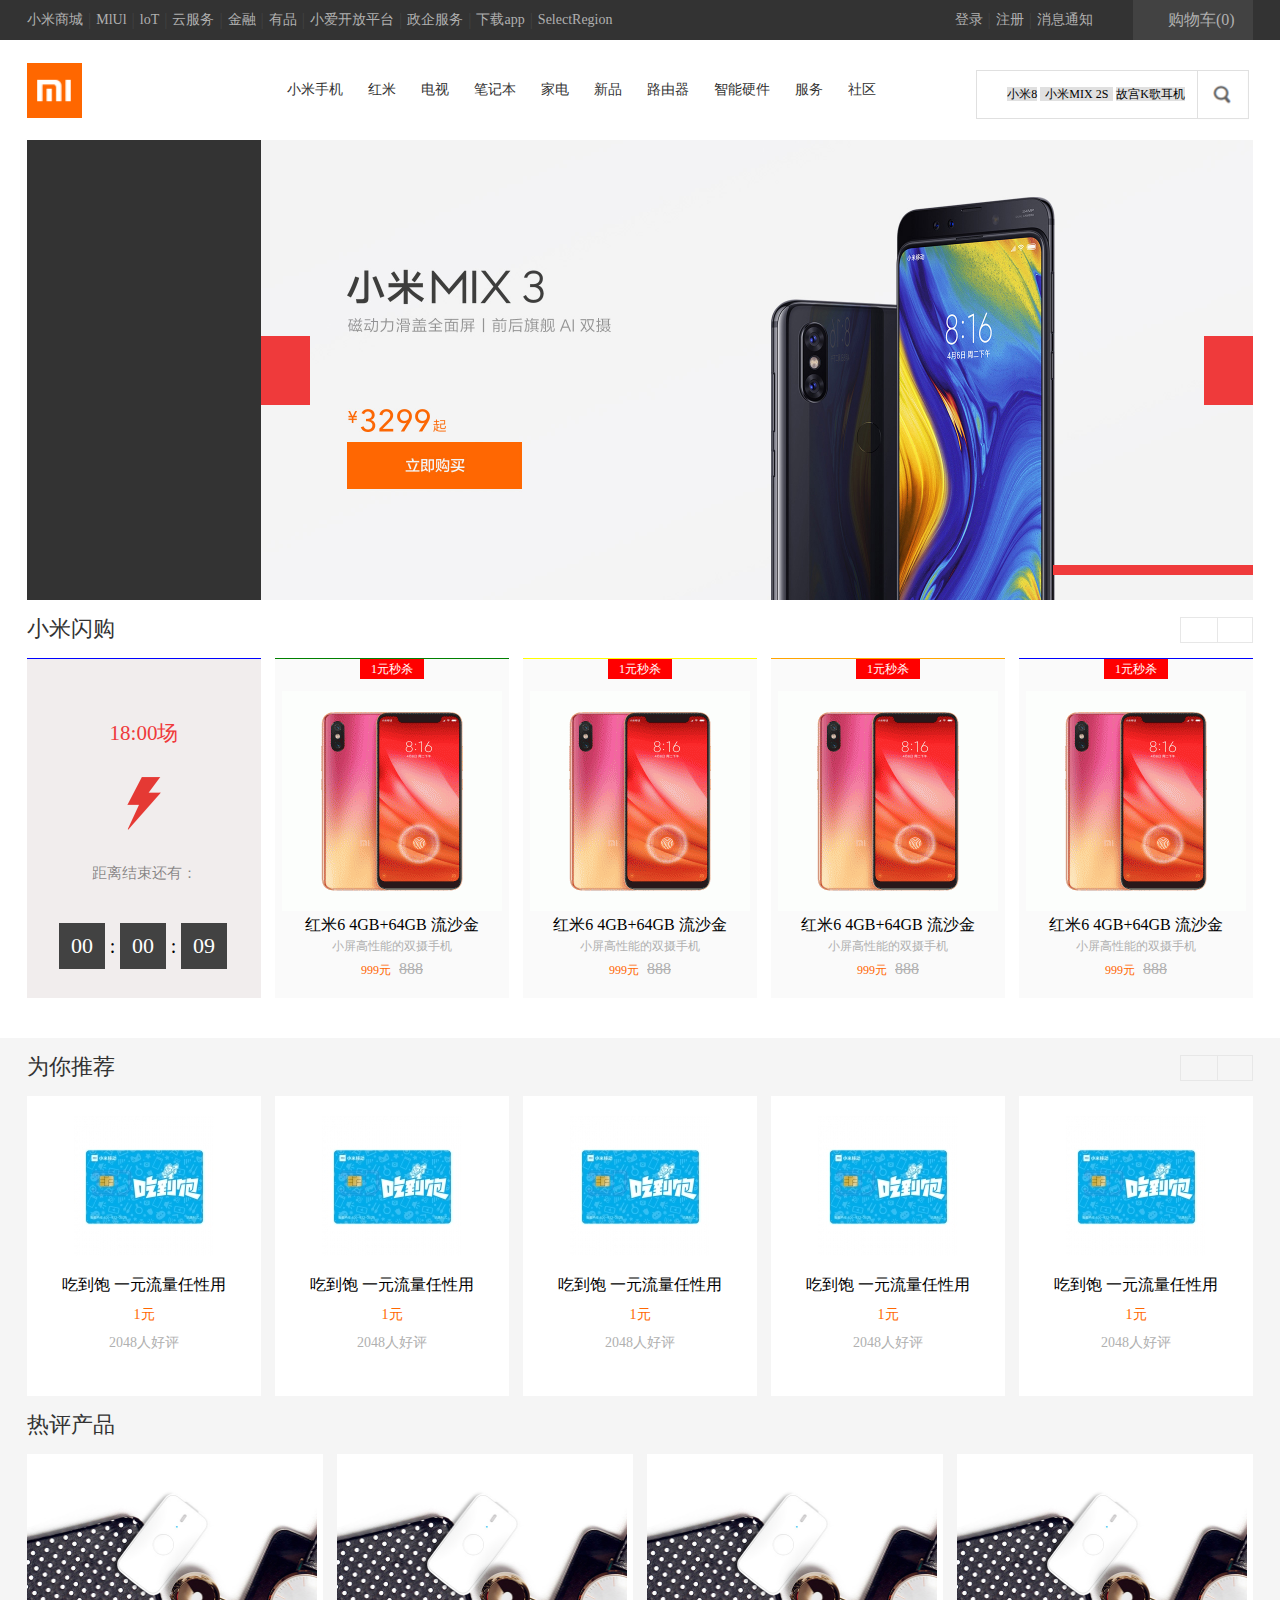
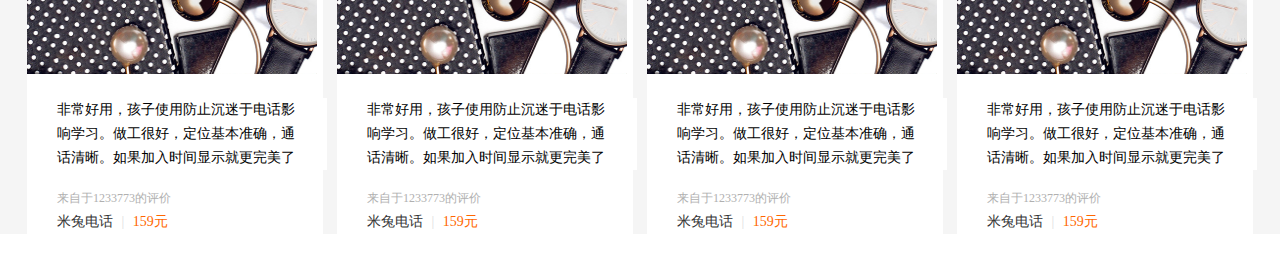
==== index.html @ 76213ab4 "first commit" ====
<!DOCTYPE html>
<html>
	<head>
		<meta charset="utf-8" />
		<title>小米商城</title>
		<link rel="stylesheet" type="text/css" href="css/style.css"/>
		<link rel="stylesheet" type="text/css" href="css/base.css"/>
	</head>
	<body>
		<!-- 头部开始 -->
		  <div class="big_box">
			
			<div class="middle_box">
				<div class="middle_left">
					<a href=""><div class="text">小米商城</div></a>
					<div class="line">|</div>
                    <a href=""><div class="text">MlUl</div></a>
                   <div class="line">|</div>
					<a href=""><div class="text">loT</div></a>
					<div class="line">|</div>
					<a href=""><div class="text">云服务</div></a>
					<div class="line">|</div>
					<a href=""><div class="text">金融</div></a>
					<div class="line">|</div>
					<a href=""><div class="text">有品</div></a>
					<div class="line">|</div>
					<a href=""><div class="text">小爱开放平台</div></a>
					<div class="line">|</div>
					<a href=""><div class="text">政企服务</div></a>
					<div class="line">|</div>
					<a href=""><div class="text">下载app</div></a>
					<div class="line">|</div>
					<a href=""><div class="text">SelectRegion</div></a>
				</div>
				<div class="middle_right">
					<div class="left">
						<a href=""><div class="text1">登录</div></a>
						<div class="line1">|</div>
						<a href=""><div class="text1">注册</div></a>
						<div class="line1">|</div>
						<a href=""><div class="text1">消息通知</div></a>
					</div>
					<div class="head">
					<a href=""><div class="head_car"><i class="iconfont">&#xe606;</i> 购物车(0)</div></a>
					</div>
				</div>
            </div>
			
		</div>
	    <!-- 头部结束 -->
		<!-- 导航栏开始	 -->
			<div class="next_box">
		 <div class="next_middle">
			<div class="left">
			 <img src="img/mi-logo.png" >
			</div>
			<div class="middle">
				<div class="text">小米手机</div>
				<div class="text">红米</div>
				<div class="text">电视</div>
				<div class="text">笔记本</div>
				<div class="text">家电</div>
				<div class="text">新品</div>
				<div class="text">路由器</div>
				<div class="text">智能硬件</div>
				<div class="text">服务</div>
				<div class="text">社区</div>
		   </div>
		    <div class="right">
				<div class="box">
					<input type="text" />
					<div class="input-text">
						<span>小米8</span>
						<span class="two">小米MIX 2S</span>
						<span>故宫K歌耳机</span>
						</div>
				</div>
				<!-- <div class="xian">|</div> -->
				<div class="sousuo">
					<img src="img/1231.png" >
				</div>
			</div>
		 </div>
		</div>
	   <!-- 导航栏结束 -->
		 <!-- banner开始 -->
		 <div class="banner">
			 <div class="banner-image">
				 <ul>
					 <li><img src="img/banner1.jpg" ></li>
					 <li><img src="img/banner2.jpg" ></li>
					 <li><img src="img/banner3.jpg" ></li>
					 <li><img src="img/banner4.jpg" ></li>
					 <li><img src="img/555.jpg" ></li>
				 </ul>
				 
			</div>
			 <div class="banner-btn-left"></div>
			 <div class="banner-btn-right"></div>
       <div class="banner-point"></div>
			 <div class="banner-left">
				 
				 
			 </div>

			 
			 
			 
		 </div>
		 <!-- banner结束 -->
		 <!-- 闪购开始 -->
		 <div class="flash-purchase">
			 <div class="flash-purchase-top">
				 <div class="flash-purchase-top-left">小米闪购</div>
				 <div class="flash-purchase-top-right">
					 <div class="flash-purchase-top-right-left"><i class="iconfont"> &#xe620;</i>	</div>
					 <div class="flash-purchase-top-right-right"><i class="iconfont"> &#xe60d;</i>	</div>
          </div>
			 </div>
			 <div class="flash-purchase-bottom">
				 <div class="flash-purchase-bottom-left">
					 <p>18:00场</p>
					 <div class="two"> <img src="img/flashpurchase.png"></div>
					 <p class="three">距离结束还有：</p>
					 <div class="seven">
           <div class="five">
					 <div class="four">00</div>
					 <div class="six">:</div>
           <div  class="four">00</div>
					 <div class="six">:</div>
           <div  class="four">09</div>
					 </div>
					 </div>
				 </div>
				 
				 <ul class="clear">
					 <li class="li-one">
						 <div class="one">1元秒杀</div>
						 <img src="img/pms_1537356460.6227958!220x220.png">
					   <p>红米6 4GB+64GB 流沙金</p>
						 <p class="two">小屏高性能的双摄手机</p>
             <p class="three">999元<del>888</del></p>
					 </li>
					 <li class="li-two">
						 <div class="one">1元秒杀</div>
						 <img src="img/pms_1537356460.6227958!220x220.png">
						 <p>红米6 4GB+64GB 流沙金</p>
						 <p class="two">小屏高性能的双摄手机</p>
						 <p class="three">999元<del>888</del></p>
					 </li>
					 <li class="li-three">
						 <div class="one">1元秒杀</div>
						 <img src="img/pms_1537356460.6227958!220x220.png">
						 <p>红米6 4GB+64GB 流沙金</p>
						 <p class="two">小屏高性能的双摄手机</p>
						 <p class="three">999元<del>888</del></p>
					 </li>
					 <li class="li-four">
						 <div class="one">1元秒杀</div>
						 <img src="img/pms_1537356460.6227958!220x220.png">
						 <p>红米6 4GB+64GB 流沙金</p>
						 <p class="two">小屏高性能的双摄手机</p>
						 <p class="three">999元<del>888</del></p>
					 </li>
				 </ul>
				 
			 </div>
		</div>
		 <!-- 闪购结束 -->
		 <!-- 为你推荐开始 -->
		 <div class="recommend-big">
		 <div class="recommend">
		 	<div class="recommend-top">
		 		<div class="recommend-top-left">为你推荐</div>
		 		<div class="recommend-top-right">
		 			<div class="recommend-top-right-left"><i class="iconfont"> &#xe620;</i>	</div>
		 			<div class="recommend-top-right-right"><i class="iconfont"> &#xe60d;</i>	</div>
		 			</div>
		 	</div>
		 	
			<div class="recommend-bottom">
		 		
		 		
		 		<ul class="clear">
		 			<li class="li-one ">
		 				<img src="img/1.jpg">
		 				<p class="p-one">吃到饱     一元流量任性用</p>
		 				<p class="two">1元</p>
		 				<p class="three">2048人好评</p>
		 			</li>
					<li >
						<img src="img/1.jpg">
						<p class="p-one">吃到饱     一元流量任性用</p>
						<p class="two">1元</p>
						<p class="three">2048人好评</p>
					</li>
					<li >
						<img src="img/1.jpg">
						<p class="p-one">吃到饱     一元流量任性用</p>
						<p class="two">1元</p>
						<p class="three">2048人好评</p>
					</li>
					<li >
						<img src="img/1.jpg">
						<p class="p-one">吃到饱     一元流量任性用</p>
						<p class="two">1元</p>
						<p class="three">2048人好评</p>
					</li>
					<li >
						<img src="img/1.jpg">
						<p class="p-one">吃到饱     一元流量任性用</p>
						<p class="two">1元</p>
						<p class="three">2048人好评</p>
					</li>
					<li class="li-one ">
						<img src="img/1.jpg">
						<p class="p-one">吃到饱     一元流量任性用</p>
						<p class="two">1元</p>
						<p class="three">2048人好评</p>
					</li>
					<li >
						<img src="img/1.jpg">
						<p class="p-one">吃到饱     一元流量任性用</p>
						<p class="two">1元</p>
						<p class="three">2048人好评</p>
					</li>
					<li >
						<img src="img/1.jpg">
						<p class="p-one">吃到饱     一元流量任性用</p>
						<p class="two">1元</p>
						<p class="three">2048人好评</p>
					</li>
					<li >
						<img src="img/1.jpg">
						<p class="p-one">吃到饱     一元流量任性用</p>
						<p class="two">1元</p>
						<p class="three">2048人好评</p>
					</li>
					<li >
						<img src="img/1.jpg">
						<p class="p-one">吃到饱     一元流量任性用</p>
						<p class="two">1元</p>
						<p class="three">2048人好评</p>
					</li>
					<li class="li-one ">
						<img src="img/1.jpg">
						<p class="p-one">吃到饱     一元流量任性用</p>
						<p class="two">1元</p>
						<p class="three">2048人好评</p>
					</li>
					<li >
						<img src="img/1.jpg">
						<p class="p-one">吃到饱     一元流量任性用</p>
						<p class="two">1元</p>
						<p class="three">2048人好评</p>
					</li>
					<li >
						<img src="img/1.jpg">
						<p class="p-one">吃到饱     一元流量任性用</p>
						<p class="two">1元</p>
						<p class="three">2048人好评</p>
					</li>
					<li >
						<img src="img/1.jpg">
						<p class="p-one">吃到饱     一元流量任性用</p>
						<p class="two">1元</p>
						<p class="three">2048人好评</p>
					</li>
					<li >
						<img src="img/1.jpg">
						<p class="p-one">吃到饱     一元流量任性用</p>
						<p class="two">1元</p>
						<p class="three">2048人好评</p>
					</li>
					
					
					
		 		</ul>
					
		 		
		 	</div>
		 </div>
		 </div>
		 <!-- 为你推荐结束 -->
		 <!-- 热评产品开始 -->
		 <div class="hot-big">
		 <div class="hot">
		 <div class="hot-top">
		 	<div class="hot-top-left">热评产品</div>
		 	</div>
		 <div class="hot-bottom">
		 	
		 	
		 	<ul class="clear">
		 		<li class="li-one">
		 			<img src="img/21.jpg">
		 			<p class="p-one">非常好用，孩子使用防止沉迷于电话影响学习。做工很好，定位基本准确，通话清晰。如果加入时间显示就更完美了吧</p>
		 			<p class="two">来自于1233773的评价</p>
		 			<p class="three">米兔电话 <i class="four">|</i><i class="five"> 159元</i></p>
		 		</li>
				<li class="li-one">
					<img src="img/21.jpg">
					<p class="p-one">非常好用，孩子使用防止沉迷于电话影响学习。做工很好，定位基本准确，通话清晰。如果加入时间显示就更完美了吧</p>
					<p class="two">来自于1233773的评价</p>
					<p class="three">米兔电话 <i class="four">|</i><i class="five"> 159元</i></p>
				</li>
				<li class="li-one">
					<img src="img/21.jpg">
					<p class="p-one">非常好用，孩子使用防止沉迷于电话影响学习。做工很好，定位基本准确，通话清晰。如果加入时间显示就更完美了吧</p>
					<p class="two">来自于1233773的评价</p>
					<p class="three">米兔电话 <i class="four">|</i><i class="five"> 159元</i></p>
				</li>
				<li class="li-two">
					<img src="img/21.jpg">
					<p class="p-one">非常好用，孩子使用防止沉迷于电话影响学习。做工很好，定位基本准确，通话清晰。如果加入时间显示就更完美了吧</p>
					<p class="two">来自于1233773的评价</p>
					<p class="three">米兔电话 <i class="four">|</i><i class="five"> 159元</i></p>
				</li>
		 		
		 	</ul>
		 		
		 </div>
		 </div>
		 </div>
		 <!-- 热评产品结束 -->
	</body>
</html>
---- css/style.css ----
/* 头部开始 */
.big_box{
	width: 100%;
	height: 40px;
	background: #333;
}
.middle_box{
	width: 1226px;
	height: 100%;
	background: #333;
	margin: 0px auto;
}
.middle_left{
	
	height: 100%;
	float: left;
	
}
.middle_left .text{
	float:left;
	line-height: 40px;
	font-size: 14px;
	color: #b0b0b0;
	}
.middle_left .line{
	float:left;
	line-height: 40px;
	color:#424242;
	margin: 0px 5px;
	
}
.middle_right{
	
	height: 100%;
	
	float: right;
}
.head{
	float: right;
	width: 120px;
}
.head_car{
	float: right;
	line-height: 40px;	
	text-align: center;
	width: 100%;
	color:#b0b0b0;
	background:#424242;
}

.middle_right .text1{
	float:left;
	line-height: 40px;
	font-size: 14px;
	color: #b0b0b0;
}
.middle_right .line1{
	float:left;
	line-height: 40px;
	color:#424242;
	margin: 0px 5px;
}
.middle_right .left{
	
	float: left;
	margin-right: 40px;
}
.next_box{
	
	width: 100%;
	height: 100px;
}
.next_middle{
	height: 100%;
	width: 1226px;
	margin: 0px auto;
	
	
}
.next_box .left{
	height: 55px;
	width: 55px;
	margin-top: 22.5px;
	background: #ff6700;
	float: left;
}
.next_box .left img{
	height: 100%;
	width: 100%;
	float: right;
}
.next_middle .middle{
	margin-left:235px;
	
}
.next_middle .text{
	margin-left: 25px;
	height: 100%;
	float: left;
	line-height: 100px;
	font-size: 14px;
	color: #333;
}
.next_box .next_middle .right{
	float: right; 
	height: 100%;

    
}
.next_box .sousuo{
	
	float: right;
	height: 51px;
	width: 55px;
	margin-top: 30px;
}
.next_box .sousuo img{
	float: right;
	height: 100%;
	width: 100%;
}
.box input{
	border: none;
	outline: none;
	padding-left: 10px;
	font-size: 20px;
	width: 200px;
	height: 47px;
}
.input-text{
	font-size: 12px;
	position: absolute;
	right: 12px;
	bottom: 15px;
}
.input-text span{
	background: #E0E0E0;
}
.input-text .two{
	padding: 0px 5px;
}
.next_middle .box{
	float: left;
	width: 220px;
	height:47px;
	margin-top: 30px;
	border: 1px solid #e0e0e0;
	position: relative;
}
/* 闪烁开始 */
.flash-purchase{
	width: 1226px;
	height: 438px;
	margin: 0px auto;
	
}
.flash-purchase-top{
	width: 100%;
	height: 58px;
	
}
.flash-purchase-bottom{
	width: 100%;
	height: 380px;
	
}
.flash-purchase-top-left{
	float: left;
	line-height: 58px;
	color: #333333;
	font-size: 22px;
	}

.flash-purchase-top-right-left{
	width: 36px;
	height: 24px;
	border-right: 1px solid #e7e7e7;
	float: left;
	
}
.flash-purchase-top-right-left i{
	margin-left: 10px;
	color: #B0B0B0;
}
.flash-purchase-top-right-right{
	height: 24px;
	float: right;
	margin: 0px auto;

}
.flash-purchase-top-right-right i{
	margin-right: 4px;
	color: #B0B0B0;
}
.flash-purchase-top-right{
	width: 71px;
	height: 24px;
	border: 1px solid #e7e7e7;
	float: right;
	margin-top:17px ;
}
.flash-purchase-bottom-left{
	width: 234px;
	height: 339px;
	background: #f1eded;
	float: left;
	text-align: center;
border-top: 1px solid blue;
}
.flash-purchase-bottom-left p{
	margin-top: 60px;
	font-size: 21px;
	color: #ef3a3b;
}
.flash-purchase-bottom-left img{
	margin:auto ;
	margin-top:30px;
}
/* .flash-purchase-bottom ul{
	float: right;
} */
.flash-purchase-bottom .li-one{
	width: 234px;
	border-top: 1px solid blue;
	height: 339px;
	background: #f1eded;
	 background-color: rgba(0, 0, 0, 0.02);
	float: right;
	margin-left: 14px;
	text-align: center;
	margin-top: 0px;
}
.flash-purchase-bottom .li-two{
	width: 234px;
	border-top: 1px solid orange;
	height: 339px;
	background: #f1eded;
	background-color: rgba(0, 0, 0, 0.02);
	float: right;
	margin-left: 14px;
	text-align: center;
	margin-top: 0px;
}
.flash-purchase-bottom .li_one{
	margin-left: 0px;
}
.flash-purchase-bottom .li-three{
	width: 234px;
	border-top: 1px solid yellow;
	height: 339px;
	background: #f1eded;
	background-color: rgba(0, 0, 0, 0.02);
	float: right;
	margin-left: 14px;
	text-align: center;
	margin-top: 0px;
}
.flash-purchase-bottom .li-four{
	width: 234px;
	border-top: 1px solid green;
	height: 339px;
	background: #f1eded;
	background-color: rgba(0, 0, 0, 0.02);
	float: right;
	margin-left: 14px;
	text-align: center;
	margin-top:0px ;
}
.flash-purchase-bottom li img{
	margin-top: 12px;
}
.flash-purchase-bottom .two{
	font-size: 14px;
	color: #B0B0B0;
	margin-top: 2px;
	font-size: 12px;
}
.flash-purchase-bottom .three{
	font-size: 16px;
	color:  #FF6700;
	margin-top: 5px;
	font-size: 12px;
}
.flash-purchase-bottom .three del{
	font-size: 16px;
	color:#B0B0B0;
	margin-top: 8px;
	margin-left: 8px;
	
}
.flash-purchase-bottom .one{
	width: 63.99px;
	height: 20px;
	background: red;
	margin: 0px auto;
	color: #fff;
	font-size: 12px;
    line-height: 20px;
	text-align: center;
}
.flash-purchase-bottom-left .two{
	
	

	margin: auto;
}
.flash-purchase-bottom-left .three{
	margin-top: 30px;
	color:#333;
	color:rgba(0,0,0,0.45);
	font-size: 15px;
	text-align: center;
}
.flash-purchase-bottom-left .five{
	margin-left: 40px;
	margin-top: 20px;
}
.flash-purchase-bottom-left .four{
	float: left;
	width: 46px;
	height: 46px;
	background:#424242;
    font-size: 22px;
	color: #fff;
	text-align: center;
    line-height: 46px;
}
.flash-purchase-bottom-left .seven{
	margin-left: -8px ;
	margin-top:40px;
}

.flash-purchase-bottom-left .six{
	
	width: 15px;
	
	font-size: 20px;
	text-align: center;
	line-height: 46px;
	height: 46px;
	float: left;
	
}
/* 为你推荐开始 */
.recommend-big{
	width: 100%;
	height: 358px;
	background:#f5f5f5 ;
}
.recommend{
	
	height: 438px;
	margin: 0px auto;
    width: 1226px;	
}
.recommend-top{
	width: 100%;
	height: 58px;
	
}
.recommend-bottom{
	width: 100%;
	height: 300px;
	overflow: hidden;
}
.recommend-bottom .clear{
	width: calc(1226px * 3);
    height: 300px;

}
.recommend-bottom li{
	width: 234px;
	height: 300px;
	background: #fff;
	float: left;
	margin-left: 14px;
	text-align: center;
	margin-top: 0px;
}
.recommend-bottom .li-one{
	width: 234px;
	height: 300px;
	background: #fff;
	float: left;
	margin-left: 0px;
	text-align: center;
	margin-top: 0px;
}
.recommend-top-left{
	float: left;
	line-height: 58px;
	color: #333333;
	font-size: 22px;
	}

.recommend-top-right-left{
	width: 36px;
	height: 24px;
	border-right: 1px solid #e7e7e7;
	float: left;
	
}
.recommend-top-right-left i{
	margin-left: 10px;
	color: #B0B0B0;
}
.recommend-top-right-right{
	height: 24px;
	float: right;
	margin: 0px auto;

}
.recommend-top-right-right i{
	margin-right: 4px;
	color: #B0B0B0;
}
.recommend-top-right{
	width: 71px;
	height: 24px;
	border: 1px solid #e7e7e7;
	float: right;
	margin-top:17px ;
}
.recommend-bottom li img{
	width: 140px;
	height: 140px;
	margin-top: 20px;
}
.recommend-bottom .p-one{
	background: #fff;
	margin-top: 15px;
	padding: 0px 20px;
}
.recommend-bottom .two{
	font-size: 14px;
	color: #ff6700;
	margin-top: 10px;
	background: #fff;
}
.recommend-bottom .three{
	font-size: 14px;
	color: #B0B0B0;
	margin-top: 10px;
	background: #fff;
}
/* 热评产品 */
.hot-big{
	
	width: 100%;
	height: 438px;
	background: #f5f5f5;
}
.hot{
	width: 1226px;
	height: 438px;
	margin: 0px auto;
	
}
.hot-top{
	width: 100%;
	height: 58px;
	
}
.hot-bottom{
	width: 1226px;
	height: 380px;
	
	
}
.hot-top-left{
	float: left;
	line-height: 58px;
	color: #333333;
	font-size: 22px;
	}



.hot-bottom .li-one{
	width: 296px;
	height: 415px;
	background: #fff;
	float: left;
	margin-right: 14px;
	/* text-align: center; */
	margin-top: 0px;
}
.hot-bottom .li-two{
	width: 296px;
	height: 415px;
	background: #fff;
	float: right;
	/* margin-left: 14px; */
	/* text-align: center; */
	margin-top: 0px;
}

.hot-bottom li img{
	width: 290px;
	height:220px;
	
}
.hot-bottom .p-one{
	
	width: 240px;
	height: 72px;
	font-weight: 400;
	padding: 0 30px;
	background: #fff;
	line-height: 24px;
	margin-top: 20px;
	font-size: 14px;
	overflow: hidden;
	text-overflow: ellipsis;
	
}
.hot-bottom .two{
	padding: 0 30px;
	
	width: 240px;
	height: 18px;
	font-size: 12px;
	color: #B0B0B0;
	margin-top: 20px;
	
}
.hot-bottom .three{
	font-size: 14px;

	color: #333;
	padding: 0 30px;
	margin-top: 5px;
	
}
.hot-bottom .four{
	color: #E0E0E0;
	margin: 0px 5px;
}
.hot-bottom .five{
	color: #ff6700;
}
/* banner开始 */
.banner{
	width: 1226px;
	height: 460px;
	background: #EF3A3B;
	margin: 0 auto;
	position: relative;
}
.banner-left{
	width: 234px;
	height: 100%;
	position: absolute;
	top: 0;
	left: 0;
	background: #333;
}
.banner-image{
	width: 100%;
	height: 100%;
}
.banner-image>ul>li{
	width: 100%;
	height: 100%;
	position: absolute;
	top: 0;
	left: 0;
}
.banner-image>ul>li img{
	width: 1226px;
	height: 460px;
}
.banner-btn-left{
	width: 49px;
	height: 69px;
	position: absolute;
	left: 234px;
	top:0;
	bottom: 0;
	margin-top:auto;
	margin-bottom: auto;
	background: #EF3A3B;
}
.banner-btn-right{
	width: 49px;
	height: 69px;
	position: absolute;
	right: 0;
	top:0;
	bottom: 0;
	margin-top:auto;
	margin-bottom: auto;
	background: #EF3A3B;
}
.banner-point{
	width: 200px;
	height: 10px;
	position: absolute;
	bottom: 25px;
	right: 0;
	background: #EF3A3B;
}
---- css/base.css ----
*{
	padding: 0;
	margin: 0;
	font-family: "微软雅黑","平方";
	font-style: normal;
  font-weight: normal;
	
}
ul,li{
	list-style: none;
}
a{
	text-decoration: none;
}
@font-face {
  font-family: 'iconfont';  /* project id 974031 */
  src: url('//at.alicdn.com/t/font_974031_mrvfo7krzqj.eot');
  src: url('//at.alicdn.com/t/font_974031_mrvfo7krzqj.eot?#iefix') format('embedded-opentype'),
  url('//at.alicdn.com/t/font_974031_mrvfo7krzqj.woff') format('woff'),
  url('//at.alicdn.com/t/font_974031_mrvfo7krzqj.ttf') format('truetype'),
  url('//at.alicdn.com/t/font_974031_mrvfo7krzqj.svg#iconfont') format('svg');
}
.iconfont{
	font-family: "iconfont";
}
.clear::after{
	content: "";
	display: block;
    width: 0;
	height: 0;
	clear: both;
}
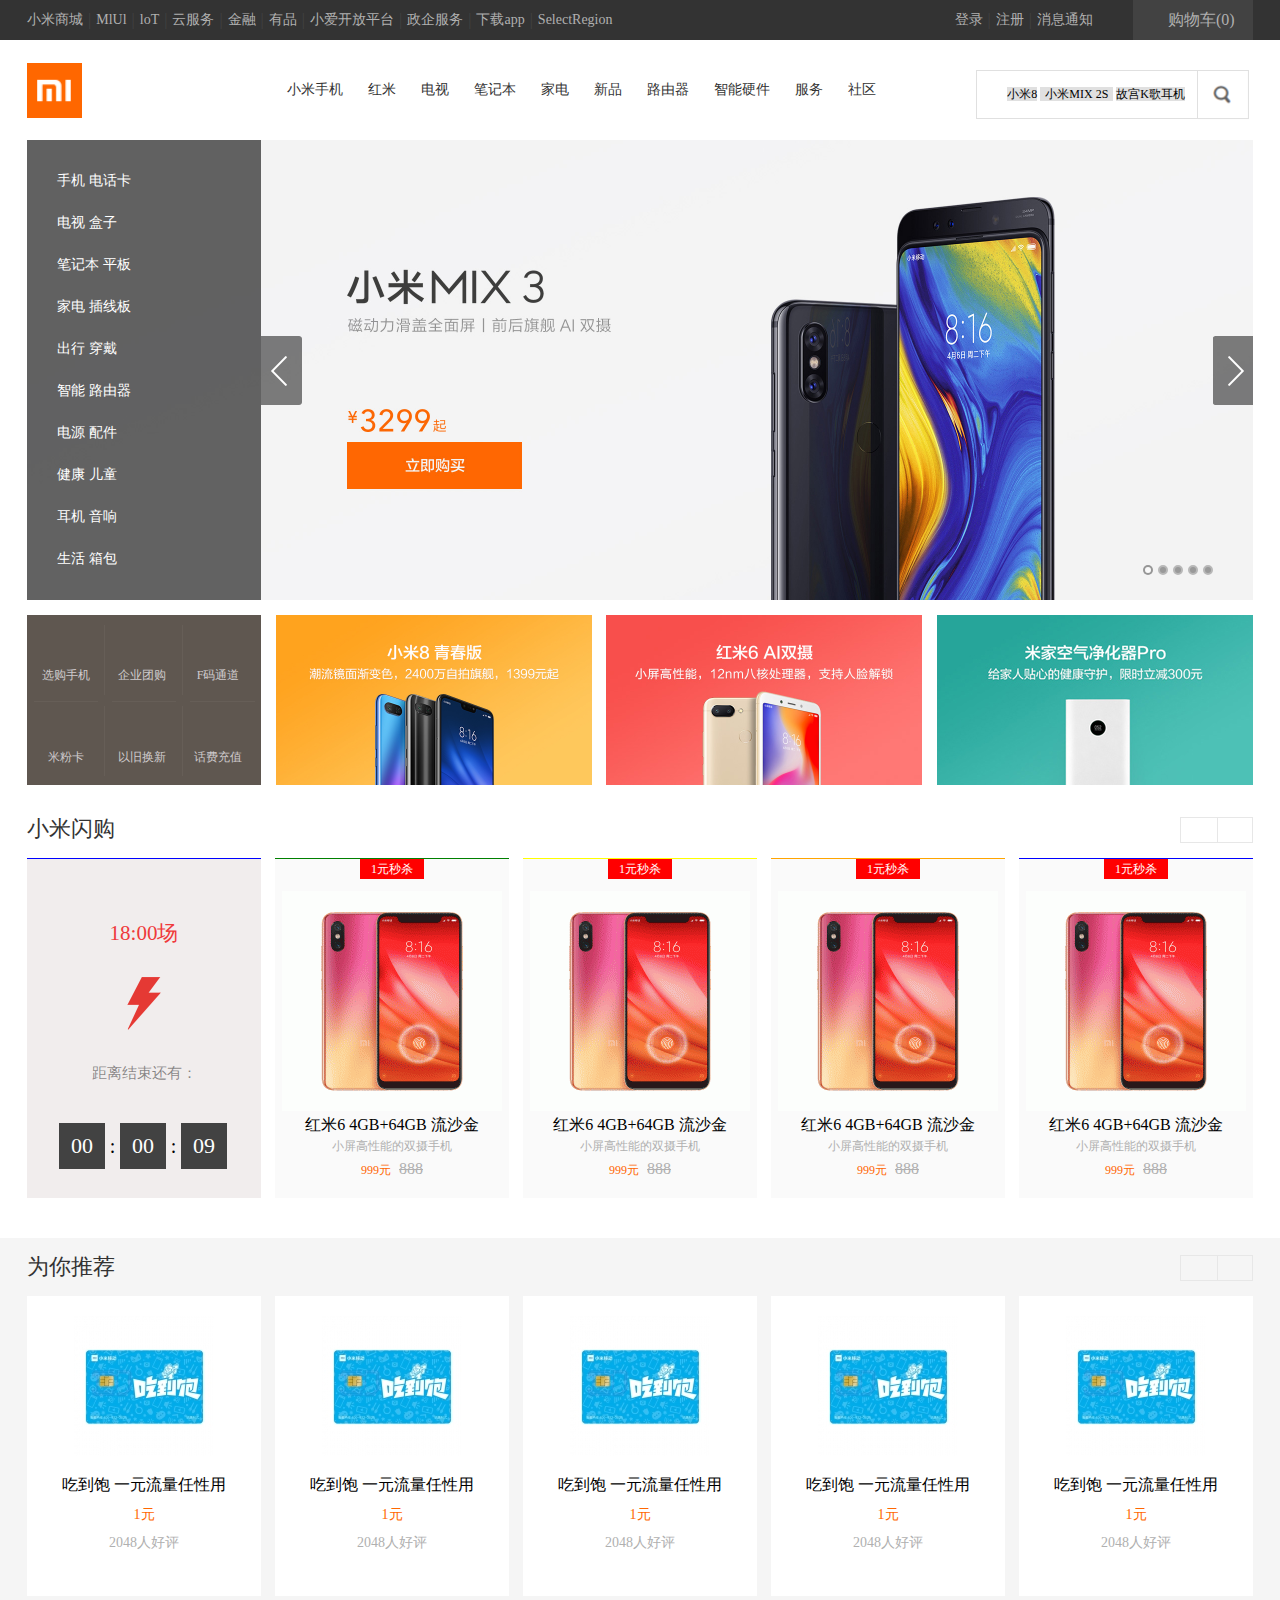
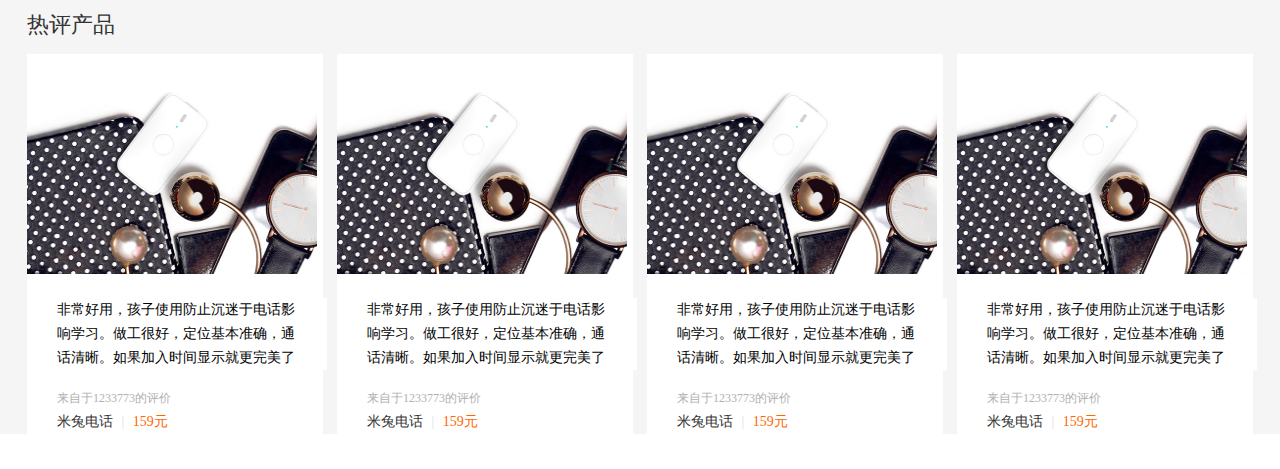
==== commit d9431b39: "123" ====
--- a/index.html
+++ b/index.html
@@ -97,17 +97,127 @@
 			</div>
 			 <div class="banner-btn-left"></div>
 			 <div class="banner-btn-right"></div>
-       <div class="banner-point"></div>
+       <div class="banner-point">
+				 <div class="big-point">
+				 <ul>
+					 <li class="li-one"></li>
+					 <li></li>
+					 <li></li>
+					 <li></li>
+					 <li></li>
+				 </ul>
+				 </div>
+				</div>
 			 <div class="banner-left">
-				 
+				 <ul>
+					 <li>
+						 <div class="left">手机    电话卡</div>
+						 <div class="right iconfont">&#xe60d;</div>
+						 </li>
+						 <li>
+						 	<div class="left">电视    盒子</div>
+						 	<div class="right iconfont">&#xe60d;</div>
+						 	</li>
+							<li>
+								<div class="left">笔记本    平板</div>
+								<div class="right iconfont">&#xe60d;</div>
+								</li>
+								<li>
+									<div class="left">家电    插线板</div>
+									<div class="right iconfont">&#xe60d;</div>
+									</li>
+									<li>
+										<div class="left">出行    穿戴</div>
+										<div class="right iconfont">&#xe60d;</div>
+										</li>
+										<li>
+											<div class="left">智能    路由器</div>
+											<div class="right iconfont">&#xe60d;</div>
+											</li>
+											<li>
+												<div class="left">电源    配件</div>
+												<div class="right iconfont">&#xe60d;</div>
+												</li>
+												<li>
+													<div class="left">健康    儿童</div>
+													<div class="right iconfont">&#xe60d;</div>
+													</li>
+													<li>
+														<div class="left">耳机    音响</div>
+														<div class="right iconfont">&#xe60d;</div>
+														</li>
+														<li>
+															<div class="left">生活    箱包</div>
+															<div class="right iconfont">&#xe60d;</div>
+															</li>
+				 </ul>
 				 
 			 </div>
-
+        <div class="banner-righ"></div>
 			 
 			 
 			 
 		 </div>
 		 <!-- banner结束 -->
+		 <!-- 下部分开始 -->
+		 <div class="top-box">
+			<li class="line-one"></li> 
+			<li class="line-two"></li> 
+			<li class="line-three"></li> 
+			<li class="line-four"></li> 
+			<li class="line-five"></li> 
+			<li class="line-six"></li> 
+			<li class="line-seven"></li> 
+			 <ul>
+				 <li class="li-one">
+					<ul class="icon-top">
+						 <li >
+							 <div class="one">
+								 <div class="two1 iconfont">&#xe600;</div>
+								 选购手机
+							 </div>
+						 </li>
+						 <li >
+						 	<div class="one">
+						 		<div class="two1 iconfont">&#xe61f;</div>
+						 		企业团购
+						 	</div>
+						 </li>
+						 <li >
+						 	<div class="one">
+						 		<div class="two1 iconfont">&#xe603;</div>
+						 		F码通道
+						 	</div>
+						 </li>
+						 <li >
+						 	<div class="one">
+						 		<div class="two1 iconfont">&#xe601;</div>
+						 		米粉卡
+						 	</div>
+						 </li>
+						 <li >
+						 	<div class="one">
+						 		<div class="two1 iconfont">&#xe60f;</div>
+						 		以旧换新
+						 	</div>
+						 </li>
+						 <li >
+						 	<div class="one">
+						 		<div class="two1 iconfont">&#xe610;</div>
+						 		话费充值
+						 	</div>
+						 </li>
+						 
+						 </ul>
+					 </li>
+				 
+				 <li><img src="img/11.jpg" ></li>
+         <li><img src="img/22.jpg" ></li>
+				 <li><img src="img/33.jpg" ></li>
+			 </ul>
+			 
+		 </div>
+		 <!-- 下部分结束 -->
 		 <!-- 闪购开始 -->
 		 <div class="flash-purchase">
 			 <div class="flash-purchase-top">
--- a/css/style.css
+++ b/css/style.css
@@ -44,6 +44,7 @@
 	line-height: 40px;	
 	text-align: center;
 	width: 100%;
+	height: 40px;
 	color:#b0b0b0;
 	background:#424242;
 }
@@ -216,9 +217,6 @@
 	margin:auto ;
 	margin-top:30px;
 }
-/* .flash-purchase-bottom ul{
-	float: right;
-} */
 .flash-purchase-bottom .li-one{
 	width: 234px;
 	border-top: 1px solid blue;
@@ -553,7 +551,7 @@
 	position: absolute;
 	top: 0;
 	left: 0;
-	background: #333;
+	background: rgba(0,0,0,0.6);
 }
 .banner-image{
 	width: 100%;
@@ -571,7 +569,7 @@
 	height: 460px;
 }
 .banner-btn-left{
-	width: 49px;
+	width: 41px;
 	height: 69px;
 	position: absolute;
 	left: 234px;
@@ -579,10 +577,14 @@
 	bottom: 0;
 	margin-top:auto;
 	margin-bottom: auto;
-	background: #EF3A3B;
+	border-top-right-radius:3px;
+	border-bottom-right-radius:3px;
+	
+	background-image: url(../img/icon-slides.png);
+	
 }
 .banner-btn-right{
-	width: 49px;
+	width: 41px;
 	height: 69px;
 	position: absolute;
 	right: 0;
@@ -590,13 +592,194 @@
 	bottom: 0;
 	margin-top:auto;
 	margin-bottom: auto;
-	background: #EF3A3B;
+	border-top-left-radius:3px;
+	border-bottom-left-radius:3px;
+	background-image: url(../img/icon-slides.png);
+	background-position:-41px 0px;
+	background-repeat: no-repeat;
+
 }
 .banner-point{
-	width: 200px;
+	
 	height: 10px;
+	
 	position: absolute;
 	bottom: 25px;
 	right: 0;
-	background: #EF3A3B;
+	
+}
+.big-point{
+	float: right;
+	
+	}
+.banner-point ul{
+	
+	margin-right: 40px;
+	float: left;
+}
+.banner-point li{
+	
+	
+	background: #999;
+	height: 10px;
+	width: 10px;
+	border-radius: 5px;
+	margin-left: 5px;
+	border:2px solid #b8b8b8;
+	box-sizing: border-box;
+	float: left;
+}
+.banner-point .li-one{
+	background: rgba(255,255,255,0.5);
+	height: 10px;
+	width: 10px;
+	border-radius: 5px;
+	margin-left: 5px;
+	border:2px solid rgba(0,0,0,0.4);
+	box-sizing: border-box;
+	float: left;
+}
+.banner-left ul{
+	margin: 20px 0;
+	/* background: #EF3A3B; */
+	width: 100%;
+	height: 420px;
+}
+.banner-left li{
+	width: 100%;
+	height: 42px;
+	/* background: #008000; */
+	font-size: 14px;
+	padding: 0 30px;
+	box-sizing: border-box;
+	text-align: center;
+	line-height: 42px;
+	color: #fff;
+}
+.banner-left .left{
+	float: left;
+	}
+.banner-left .right{
+	float: right;
+	color: #B0B0B0;
+		}
+/*下部分开始  */
+.top-box{
+	width: 1226px;
+	height: 170px;
+	position: relative;
+	margin: 15px auto;
+    
+}
+.top-box li{
+	width: 316px;
+	height: 170px;
+	float: left;
+	margin-left: 14.6px;
+	
+}
+.top-box li img{
+	width: 316px;
+	height: 170px;
+	
+	
+}
+.top-box .li-one{
+	width: 234px;
+	height: 170px;
+	margin-left: 0px;
+	float: left;
+	background: #5f5750;
+	
+	
+}
+.icon-top{
+	
+	margin: 3px 4px;
+	height: 164px;
+	width: 228px;
+	
+	box-sizing: border-box;
+}
+.icon-top li{
+	margin-top: 0px;
+	margin-left: 0px;
+	height: 82px;
+	width: 76px;
+	
+	float: left;
+	padding: 20px 0px;
+	box-sizing: border-box;
+}
+.icon-top .one{
+	width: 70px;
+	height: 64px;
+	text-align: center;
+	color: #cfcbcd;
+	font-size: 12px;
+	
+	
+}
+.icon-top .two1{
+	width: 70px;
+	height: 24px;
+	font-size: 24px;
+	margin-bottom: 5px;
+}
+.top-box .line-one{
+	height: 70px;
+	width: 1px;
+	background: #665e57;
+	position: absolute;
+	left: 62px;
+	top:10px;
+	
+}
+.top-box .line-two{
+	height: 70px;
+	width: 1px;
+	background: #665e57;
+	position: absolute;
+	left: 140px;
+	top:10px;
+}
+.top-box .line-six{
+	height: 70px;
+	width: 1px;
+	background: #665e57;
+	position: absolute;
+	left: 140px;
+	top:91px;
+}
+.top-box .line-seven{
+	height: 70px;
+	width: 1px;
+	background: #665e57;
+	position: absolute;
+	left: 62px;
+	top:91px;
+}
+.top-box .line-three{
+	height: 1px;
+	width: 65px;
+	background: #665e57;
+	position: absolute;
+	left: 148px;
+	top:86px;
+}
+.top-box .line-four{
+	height: 1px;
+	width: 64px;
+	background: #665e57;
+	position: absolute;
+	left: 70px;
+	top:86px;
+}
+.top-box .line-five{
+	height: 1px;
+	width: 64px;
+	background: #665e57;
+	position: absolute;
+	margin-left: 7px;
+	top:86px;
 }--- a/css/base.css
+++ b/css/base.css
@@ -13,12 +13,12 @@
 	text-decoration: none;
 }
 @font-face {
-  font-family: 'iconfont';  /* project id 974031 */
-  src: url('//at.alicdn.com/t/font_974031_mrvfo7krzqj.eot');
-  src: url('//at.alicdn.com/t/font_974031_mrvfo7krzqj.eot?#iefix') format('embedded-opentype'),
-  url('//at.alicdn.com/t/font_974031_mrvfo7krzqj.woff') format('woff'),
-  url('//at.alicdn.com/t/font_974031_mrvfo7krzqj.ttf') format('truetype'),
-  url('//at.alicdn.com/t/font_974031_mrvfo7krzqj.svg#iconfont') format('svg');
+  font-family: 'iconfont';  /* project id 976850 */
+  src: url('//at.alicdn.com/t/font_976850_zzx9iyaroyj.eot');
+  src: url('//at.alicdn.com/t/font_976850_zzx9iyaroyj.eot?#iefix') format('embedded-opentype'),
+  url('//at.alicdn.com/t/font_976850_zzx9iyaroyj.woff') format('woff'),
+  url('//at.alicdn.com/t/font_976850_zzx9iyaroyj.ttf') format('truetype'),
+  url('//at.alicdn.com/t/font_976850_zzx9iyaroyj.svg#iconfont') format('svg');
 }
 .iconfont{
 	font-family: "iconfont";
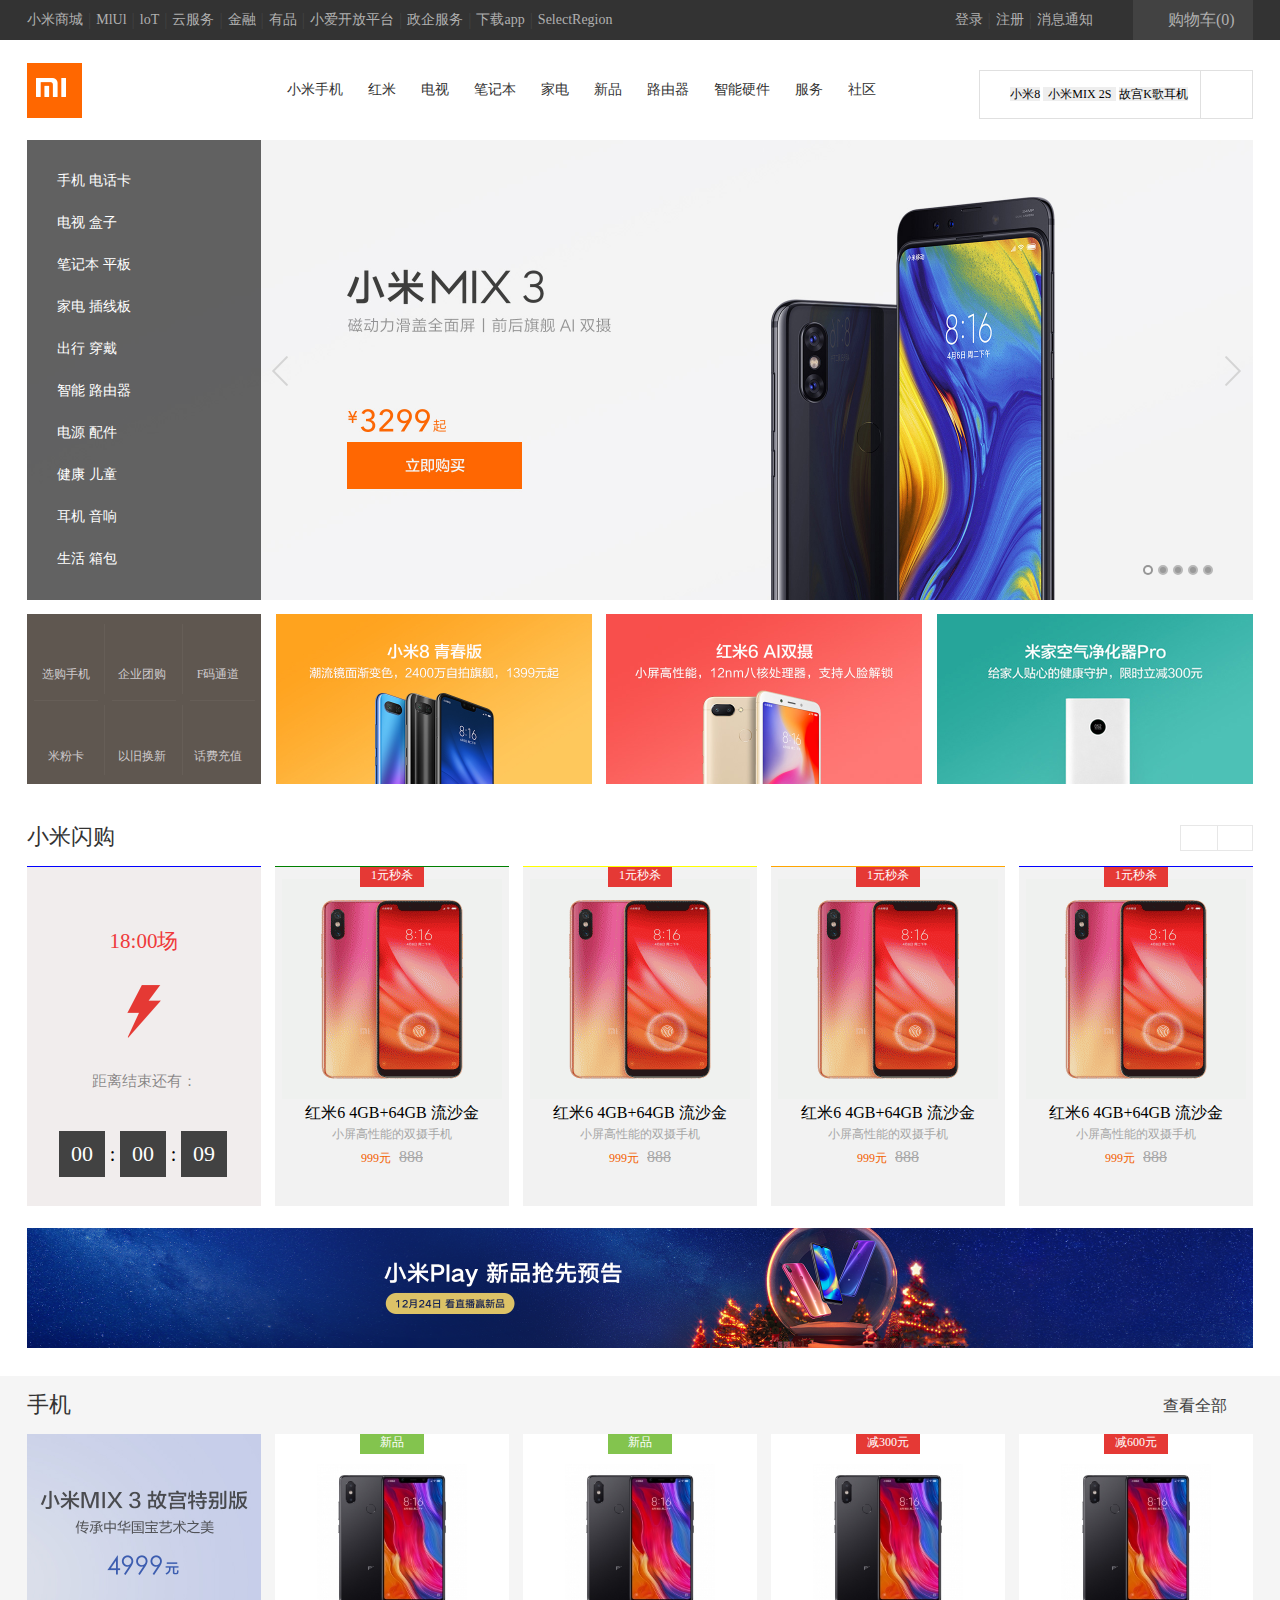
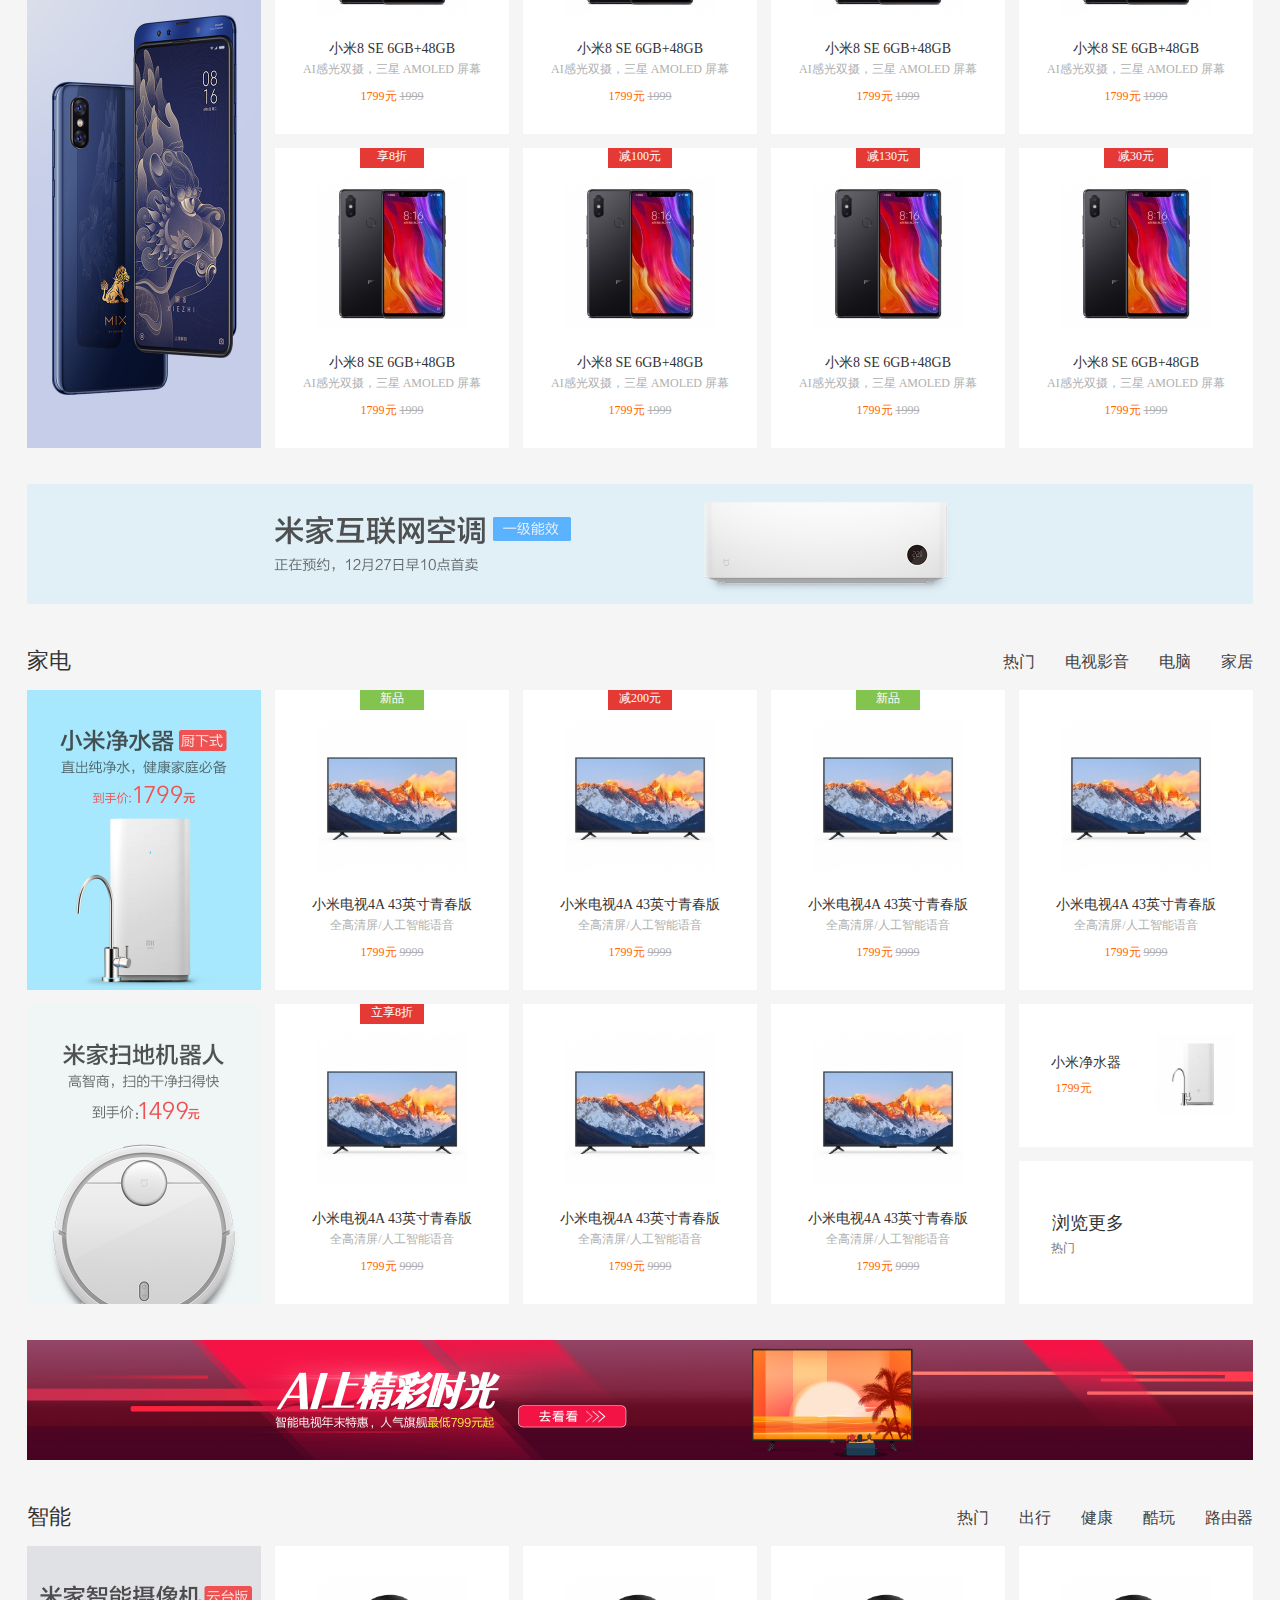
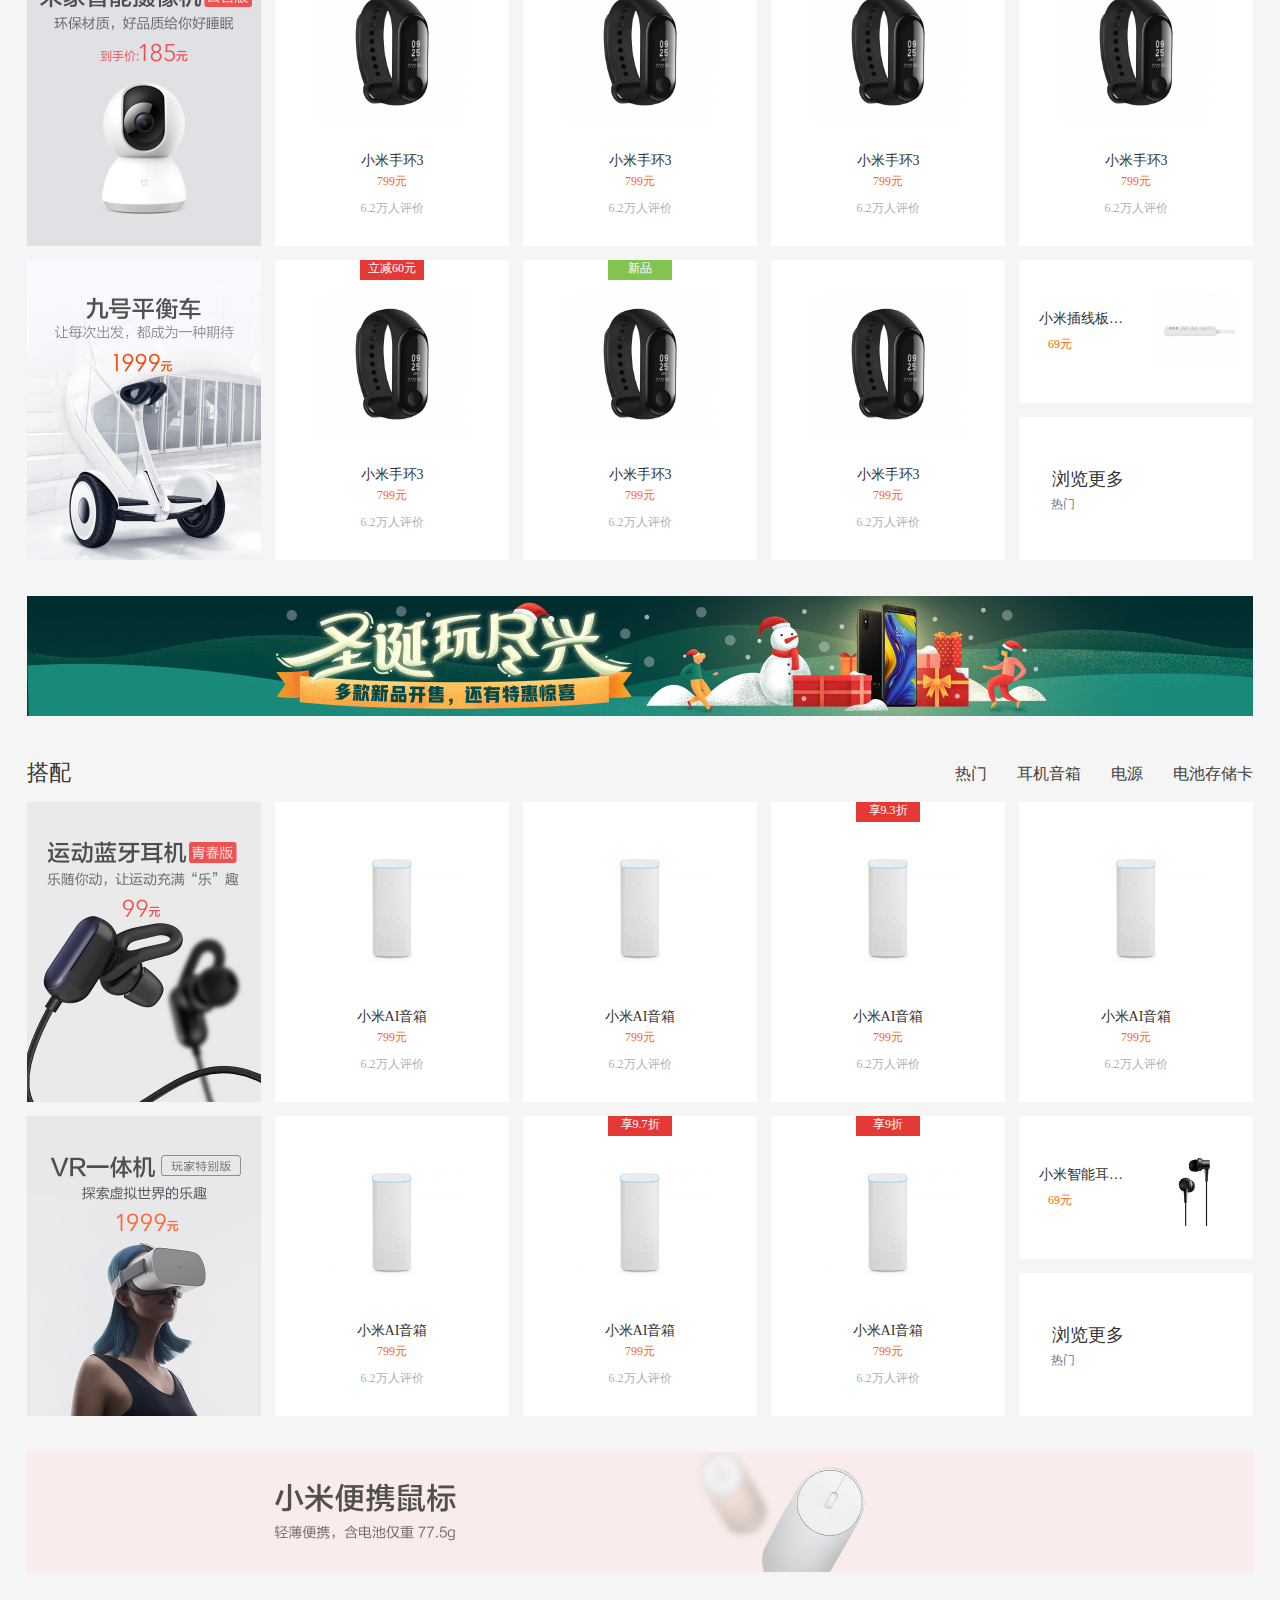
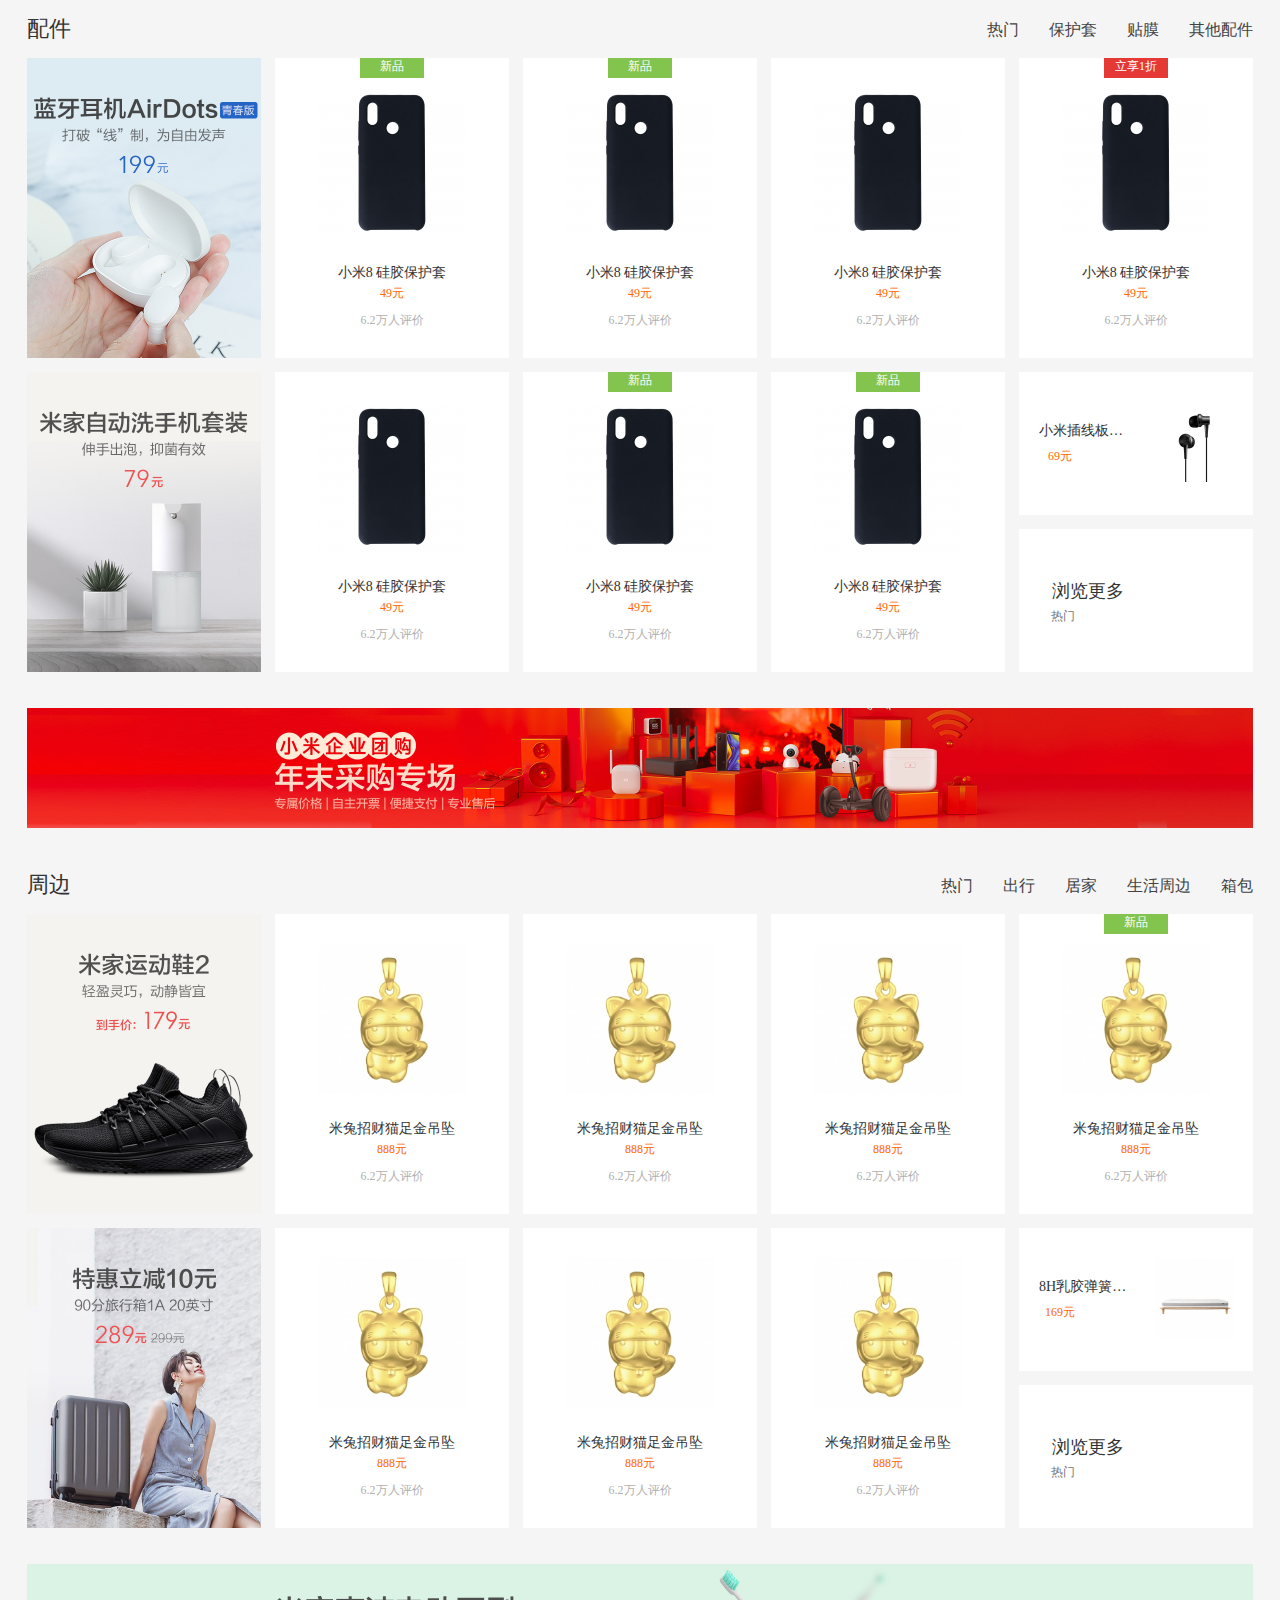
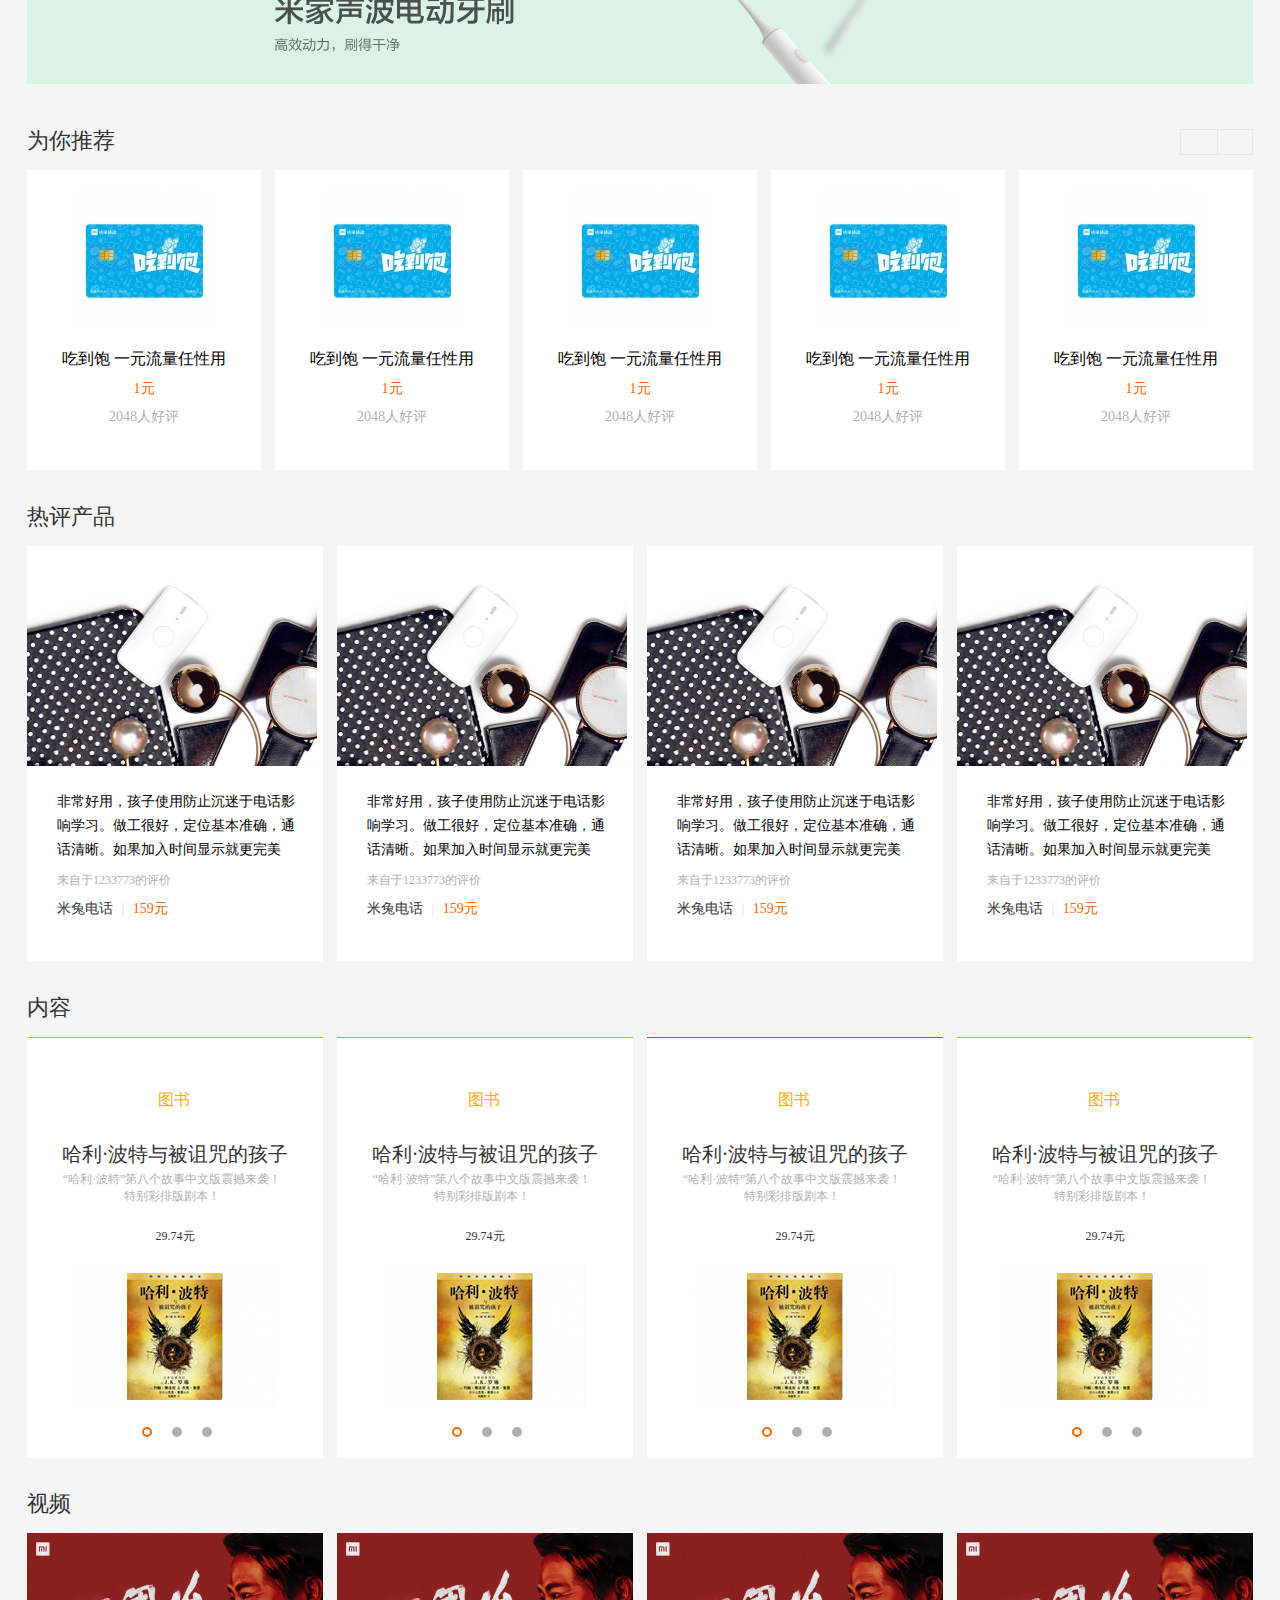
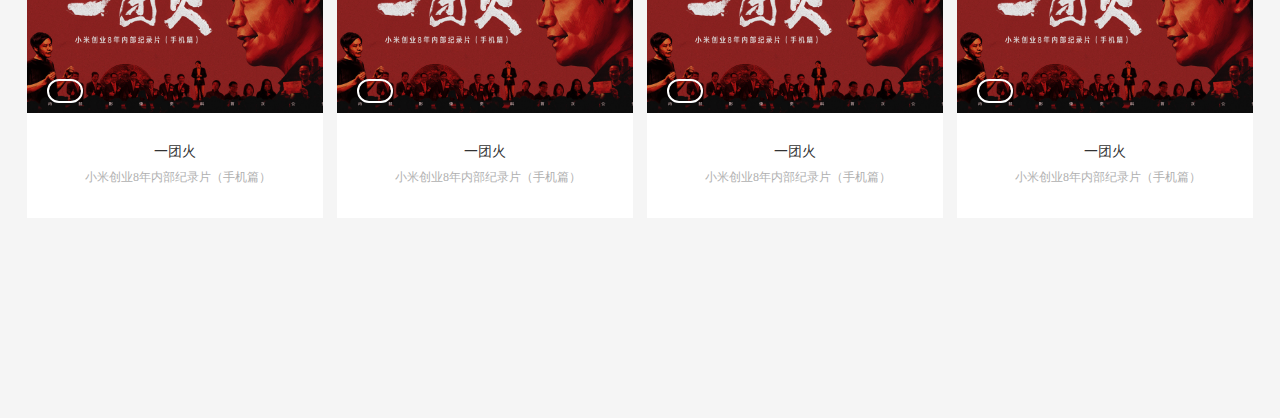
==== commit 385e5e20: "112" ====
--- a/index.html
+++ b/index.html
@@ -5,6 +5,7 @@
 		<title>小米商城</title>
 		<link rel="stylesheet" type="text/css" href="css/style.css"/>
 		<link rel="stylesheet" type="text/css" href="css/base.css"/>
+	 <link rel="shortcut icon" href="img/favicon.ico"/>
 	</head>
 	<body>
 		<!-- 头部开始 -->
@@ -41,8 +42,15 @@
 						<a href=""><div class="text1">消息通知</div></a>
 					</div>
 					<div class="head">
-					<a href=""><div class="head_car"><i class="iconfont">&#xe606;</i> 购物车(0)</div></a>
+					<a href="">
+						<div class="head_car"><i class="iconfont">&#xe606;</i> 购物车(0)
+						<div class="head_nosee">
+							<p class="head_nosee_text">购物车中还没有商品，赶紧选购吧！</p>
+						</div>
+						</div>
+					</a>
 					</div>
+					
 				</div>
             </div>
 			
@@ -75,9 +83,9 @@
 						<span>故宫K歌耳机</span>
 						</div>
 				</div>
-				<!-- <div class="xian">|</div> -->
+	
 				<div class="sousuo">
-					<img src="img/1231.png" >
+					<div class="iconfont tubiao">&#xe69b;</div>
 				</div>
 			</div>
 		 </div>
@@ -110,45 +118,1029 @@
 				</div>
 			 <div class="banner-left">
 				 <ul>
-					 <li>
+					 <li class="li_one">
 						 <div class="left">手机    电话卡</div>
 						 <div class="right iconfont">&#xe60d;</div>
+						 <div class="right-list">
+						<div class="three">
+							<div class="two">
+								 <div class="middle">
+								<img src="img/mix3-80.png"> 
+								<span>小米MIX3</span>
+								</div>
+							</div>
+							<div class="two">
+								<div class="middle">
+								<img src="img/mix3-80.png"> 
+								<span>小米MIX3</span>
+								</div>
+								</div>
+							<div class="two">
+								<div class="middle">
+								<img src="img/mix3-80.png"> 
+								<span>小米MIX3</span>
+								</div>
+							</div>
+							<div class="two">
+								<div class="middle">
+								<img src="img/mix3-80.png"> 
+								<span>小米MIX3</span>
+								</div>
+							</div>
+						  <div class="two">
+								<div class="middle">
+								<img src="img/mix3-80.png"> 
+								<span>小米MIX3</span>
+								</div>
+							</div>
+							<div class="two">
+								<div class="middle">
+								<img src="img/mix3-80.png"> 
+								<span>小米MIX3</span>
+								</div>
+							</div>
+							</div>
+							<div class="three">
+							<div class="two ">
+								<div class="middle">
+								<img src="img/mix3-80.png"> 
+								<span>小米MIX3</span>
+								</div>
+							</div>
+							<div class="two">
+								<div class="middle">
+								<img src="img/mix3-80.png"> 
+								<span>小米MIX3</span>
+								</div>
+							</div>
+							<div class="two">
+								<div class="middle">
+								<img src="img/mix3-80.png"> 
+								<span>小米MIX3</span>
+								</div>
+							</div>
+							<div class="two">
+								<div class="middle">
+								<img src="img/mix3-80.png"> 
+								<span>小米MIX3</span>
+								</div>
+							</div>
+							<div class="two">
+								<div class="middle">
+								<img src="img/mix3-80.png"> 
+								<span>小米MIX3</span>
+								</div>
+							</div>
+							<div class="two">
+								<div class="middle">
+								<img src="img/mix3-80.png"> 
+								<span>小米MIX3</span>
+								</div>
+							</div>
+							</div>
+							<div class="three">
+							<div class="two ">
+								<div class="middle">
+								<img src="img/mix3-80.png"> 
+								<span>小米MIX3</span>
+								</div>
+							</div>
+							<div class="two">
+								<div class="middle">
+								<img src="img/mix3-80.png"> 
+								<span>小米MIX3</span>
+								</div>
+							</div>
+							<div class="two">
+								<div class="middle">
+								<img src="img/mix3-80.png"> 
+								<span>小米MIX3</span>
+								</div>
+							</div>
+							<div class="two">
+								<div class="middle">
+								<img src="img/mix3-80.png"> 
+								<span>小米MIX3</span>
+								</div>
+							</div>
+							<div class="two">
+								<div class="middle">
+								<img src="img/mix3-80.png"> 
+								<span>小米MIX3</span>
+								</div>
+							</div>
+							<div class="two">
+								<div class="middle">
+								<img src="img/mix3-80.png"> 
+								<span>小米MIX3</span>
+								</div>
+							</div>
+							</div>
+							<div class="three">
+							<div class="two">
+								<div class="middle">
+								<img src="img/mix3-80.png"> 
+								<span>小米MIX3</span>
+								</div>
+							</div>
+							<div class="two">
+								<div class="middle">
+								<img src="img/mix3-80.png"> 
+								<span>小米MIX3</span>
+								</div>
+							</div>
+							</div>
+						 </div>
 						 </li>
-						 <li>
+						 <li class="li_two">
 						 	<div class="left">电视    盒子</div>
 						 	<div class="right iconfont">&#xe60d;</div>
+							<div class="li_two_right">
+								<div class="one">
+									<div class="one_top">
+										<div class="one_middle">
+											<img src="img/14000000000.png">
+											<span>米家激光投影电视</span>
+										</div>
+									</div>
+									<div class="one_top">
+										<div class="one_middle">
+											<img src="img/14000000000.png">
+											<span>米家激光投影电视</span>
+										</div>
+									</div>
+									<div class="one_top">
+										<div class="one_middle">
+											<img src="img/14000000000.png">
+											<span>米家激光投影电视</span>
+										</div>
+									</div>
+									<div class="one_top">
+										<div class="one_middle">
+											<img src="img/14000000000.png">
+											<span>米家激光投影电视</span>
+										</div>
+									</div>
+									<div class="one_top">
+										<div class="one_middle">
+											<img src="img/14000000000.png">
+											<span>米家激光投影电视</span>
+										</div>
+									</div>
+									<div class="one_top">
+										<div class="one_middle">
+											<img src="img/14000000000.png">
+											<span>米家激光投影电视</span>
+										</div>
+									</div>
+								</div>
+								<div class="one">
+									<div class="one_top">
+										<div class="one_middle">
+											<img src="img/14000000000.png">
+											<span>米家激光投影电视</span>
+										</div>
+									</div>
+									<div class="one_top">
+										<div class="one_middle">
+											<img src="img/14000000000.png">
+											<span>米家激光投影电视</span>
+										</div>
+									</div>
+									<div class="one_top">
+										<div class="one_middle">
+											<img src="img/14000000000.png">
+											<span>米家激光投影电视</span>
+										</div>
+									</div>
+									<div class="one_top">
+										<div class="one_middle">
+											<img src="img/14000000000.png">
+											<span>米家激光投影电视</span>
+										</div>
+									</div>
+									<div class="one_top">
+										<div class="one_middle">
+											<img src="img/14000000000.png">
+											<span>米家激光投影电视</span>
+										</div>
+									</div>
+									<div class="one_top">
+										<div class="one_middle">
+											<img src="img/14000000000.png">
+											<span>米家激光投影电视</span>
+										</div>
+									</div>
+								</div>
+								<div class="one">
+									<div class="one_top">
+										<div class="one_middle">
+											<img src="img/14000000000.png">
+											<span>米家激光投影电视</span>
+										</div>
+									</div>
+									<div class="one_top">
+										<div class="one_middle">
+											<img src="img/14000000000.png">
+											<span>米家激光投影电视</span>
+										</div>
+									</div>
+									<div class="one_top">
+										<div class="one_middle">
+											<img src="img/14000000000.png">
+											<span>米家激光投影电视</span>
+										</div>
+									</div>
+									<div class="one_top">
+										<div class="one_middle">
+											<img src="img/14000000000.png">
+											<span>米家激光投影电视</span>
+										</div>
+									</div>
+									<div class="one_top">
+										<div class="one_middle">
+											<img src="img/14000000000.png">
+											<span>米家激光投影电视</span>
+										</div>
+									</div>
+									<div class="one_top">
+										<div class="one_middle">
+											<img src="img/14000000000.png">
+											<span>米家激光投影电视</span>
+										</div>
+									</div>
+								</div>
+								<div class="one">
+									<div class="one_top">
+										<div class="one_middle">
+											<img src="img/14000000000.png">
+											<span>米家激光投影电视</span>
+										</div>
+									</div>
+									<div class="one_top">
+										<div class="one_middle">
+											<img src="img/14000000000.png">
+											<span>米家激光投影电视</span>
+										</div>
+									</div>
+									<div class="one_top">
+										<div class="one_middle">
+											<img src="img/14000000000.png">
+											<span>米家激光投影电视</span>
+										</div>
+									</div>
+									<div class="one_top">
+										<div class="one_middle">
+											<img src="img/14000000000.png">
+											<span>米家激光投影电视</span>
+										</div>
+									</div>
+									<div class="one_top">
+										<div class="one_middle">
+											<img src="img/14000000000.png">
+											<span>米家激光投影电视</span>
+										</div>
+									</div>
+									<div class="one_top">
+										<div class="one_middle">
+											<img src="img/14000000000.png">
+											<span>米家激光投影电视</span>
+										</div>
+									</div>
+								</div>
+							</div>
 						 	</li>
-							<li>
+							<li class="li_three">
 								<div class="left">笔记本    平板</div>
 								<div class="right iconfont">&#xe60d;</div>
+								<div class="li_three_right">
+									<div class="one">
+										<div class="one_top">
+											<div class="one_middle">
+												<img src="img/bijiben80.jpg">
+												<span>小米笔记本   15.6"</span>
+											</div>
+										</div>
+										<div class="one_top">
+											<div class="one_middle">
+												<img src="img/bijiben80.jpg">
+												<span>小米笔记本   15.6"</span>
+											</div>
+										</div>
+										<div class="one_top">
+											<div class="one_middle">
+												<img src="img/bijiben80.jpg">
+												<span>小米笔记本   15.6"</span>
+											</div>
+										</div>
+										<div class="one_top">
+											<div class="one_middle">
+												<img src="img/bijiben80.jpg">
+												<span>小米笔记本   15.6"</span>
+											</div>
+										</div>
+										<div class="one_top">
+											<div class="one_middle">
+												<img src="img/bijiben80.jpg">
+												<span>小米笔记本   15.6"</span>
+											</div>
+										</div>
+										<div class="one_top">
+											<div class="one_middle">
+												<img src="img/bijiben80.jpg">
+												<span>小米笔记本   15.6"</span>
+											</div>
+										</div>
+										</div>
+										<div class="one">
+											<div class="one_top">
+												<div class="one_middle">
+													<img src="img/bijiben80.jpg">
+													<span>小米笔记本   15.6"</span>
+												</div>
+											</div>
+											<div class="one_top">
+												<div class="one_middle">
+													<img src="img/bijiben80.jpg">
+													<span>小米笔记本   15.6"</span>
+												</div>
+											</div>
+											<div class="one_top">
+												<div class="one_middle">
+													<img src="img/bijiben80.jpg">
+													<span>小米笔记本   15.6"</span>
+												</div>
+											</div>
+											<div class="one_top">
+												<div class="one_middle">
+													<img src="img/bijiben80.jpg">
+													<span>小米笔记本   15.6"</span>
+												</div>
+											</div>
+											<div class="one_top">
+												<div class="one_middle">
+													<img src="img/bijiben80.jpg">
+													<span>小米笔记本   15.6"</span>
+												</div>
+											</div>
+											</div>
+										</div>
 								</li>
-								<li>
+								<li class="li_four">
 									<div class="left">家电    插线板</div>
 									<div class="right iconfont">&#xe60d;</div>
+									<div class="li_four_right">
+										<div class="one">
+											<div class="one_top">
+												<div class="one_middle">
+													<img src="img/yijikongtiao80.jpg">
+													<span>米家互联网空调</span>
+												</div>
+											</div>
+											<div class="one_top">
+												<div class="one_middle">
+													<img src="img/yijikongtiao80.jpg">
+													<span>米家互联网空调</span>
+												</div>
+											</div>
+											<div class="one_top">
+												<div class="one_middle">
+													<img src="img/yijikongtiao80.jpg">
+													<span>米家互联网空调</span>
+												</div>
+											</div>
+											<div class="one_top">
+												<div class="one_middle">
+													<img src="img/yijikongtiao80.jpg">
+													<span>米家互联网空调</span>
+												</div>
+											</div>
+											<div class="one_top">
+												<div class="one_middle">
+													<img src="img/yijikongtiao80.jpg">
+													<span>米家互联网空调</span>
+												</div>
+											</div>
+											<div class="one_top">
+												<div class="one_middle">
+													<img src="img/yijikongtiao80.jpg">
+													<span>米家互联网空调</span>
+												</div>
+											</div>
+											</div>
+											<div class="one">
+												<div class="one_top">
+													<div class="one_middle">
+														<img src="img/yijikongtiao80.jpg">
+														<span>米家互联网空调</span>
+													</div>
+												</div>
+												<div class="one_top">
+													<div class="one_middle">
+														<img src="img/yijikongtiao80.jpg">
+														<span>米家互联网空调</span>
+													</div>
+												</div>
+												<div class="one_top">
+													<div class="one_middle">
+														<img src="img/yijikongtiao80.jpg">
+														<span>米家互联网空调</span>
+													</div>
+												</div>
+												<div class="one_top">
+													<div class="one_middle">
+														<img src="img/yijikongtiao80.jpg">
+														<span>米家互联网空调</span>
+													</div>
+												</div>
+												<div class="one_top">
+													<div class="one_middle">
+														<img src="img/yijikongtiao80.jpg">
+														<span>米家互联网空调</span>
+													</div>
+												</div>
+												<div class="one_top">
+													<div class="one_middle">
+														<img src="img/yijikongtiao80.jpg">
+														<span>米家互联网空调</span>
+													</div>
+												</div>
+												</div>
+												<div class="one">
+													<div class="one_top">
+														<div class="one_middle">
+															<img src="img/yijikongtiao80.jpg">
+															<span>米家互联网空调</span>
+														</div>
+													</div>
+													<div class="one_top">
+														<div class="one_middle">
+															<img src="img/yijikongtiao80.jpg">
+															<span>米家互联网空调</span>
+														</div>
+													</div>
+													<div class="one_top">
+														<div class="one_middle">
+															<img src="img/yijikongtiao80.jpg">
+															<span>米家互联网空调</span>
+														</div>
+													</div>
+													<div class="one_top">
+														<div class="one_middle">
+															<img src="img/yijikongtiao80.jpg">
+															<span>米家互联网空调</span>
+														</div>
+													</div>
+													<div class="one_top">
+														<div class="one_middle">
+															<img src="img/yijikongtiao80.jpg">
+															<span>米家互联网空调</span>
+														</div>
+													</div>
+													<div class="one_top">
+														<div class="one_middle">
+															<img src="img/yijikongtiao80.jpg">
+															<span>米家互联网空调</span>
+														</div>
+													</div>
+													</div>
+											</div>
 									</li>
-									<li>
+									<li class="li_five">
 										<div class="left">出行    穿戴</div>
 										<div class="right iconfont">&#xe60d;</div>
+										<div class="li_five_right">
+											<div class="one">
+												<div class="one_top">
+													<div class="one_middle">
+														<img src="img/shouhuan3.jpg">
+														<span>手环手表</span>
+													</div>
+												</div>
+												<div class="one_top">
+													<div class="one_middle">
+														<img src="img/shouhuan3.jpg">
+														<span>手环手表</span>
+													</div>
+												</div>
+												<div class="one_top">
+													<div class="one_middle">
+														<img src="img/shouhuan3.jpg">
+														<span>手环手表</span>
+													</div>
+												</div>
+												<div class="one_top">
+													<div class="one_middle">
+														<img src="img/shouhuan3.jpg">
+														<span>手环手表</span>
+													</div>
+												</div>
+												<div class="one_top">
+													<div class="one_middle">
+														<img src="img/shouhuan3.jpg">
+														<span>手环手表</span>
+													</div>
+												</div>
+												<div class="one_top">
+													<div class="one_middle">
+														<img src="img/shouhuan3.jpg">
+														<span>手环手表</span>
+													</div>
+												</div>
+												</div>
+												<div class="one">
+													<div class="one_top">
+														<div class="one_middle">
+															<img src="img/shouhuan3.jpg">
+															<span>手环手表</span>
+														</div>
+													</div>
+													<div class="one_top">
+														<div class="one_middle">
+															<img src="img/shouhuan3.jpg">
+															<span>手环手表</span>
+														</div>
+													</div>
+													<div class="one_top">
+														<div class="one_middle">
+															<img src="img/shouhuan3.jpg">
+															<span>手环手表</span>
+														</div>
+													</div>
+													</div>
+												</div>
 										</li>
-										<li>
+										<li class="li_six">
 											<div class="left">智能    路由器</div>
 											<div class="right iconfont">&#xe60d;</div>
+											<div class="li_six_right">
+												<div class="one">
+													<div class="one_top">
+														<div class="one_middle">
+															<img src="img/luyouqi4_80.jpg">
+															<span>路由器</span>
+														</div>
+													</div>
+													<div class="one_top">
+														<div class="one_middle">
+															<img src="img/luyouqi4_80.jpg">
+															<span>路由器</span>
+														</div>
+													</div>
+													<div class="one_top">
+														<div class="one_middle">
+															<img src="img/luyouqi4_80.jpg">
+															<span>路由器</span>
+														</div>
+													</div>
+													<div class="one_top">
+														<div class="one_middle">
+															<img src="img/luyouqi4_80.jpg">
+															<span>路由器</span>
+														</div>
+													</div>
+													<div class="one_top">
+														<div class="one_middle">
+															<img src="img/luyouqi4_80.jpg">
+															<span>路由器</span>
+														</div>
+													</div>
+													<div class="one_top">
+														<div class="one_middle">
+															<img src="img/luyouqi4_80.jpg">
+															<span>路由器</span>
+														</div>
+													</div>
+													</div>
+													<div class="one">
+														<div class="one_top">
+															<div class="one_middle">
+																<img src="img/luyouqi4_80.jpg">
+																<span>路由器</span>
+															</div>
+														</div>
+														<div class="one_top">
+															<div class="one_middle">
+																<img src="img/luyouqi4_80.jpg">
+																<span>路由器</span>
+															</div>
+														</div>
+														</div>
+													</div>
 											</li>
-											<li>
+											<li class="li_seven">
 												<div class="left">电源    配件</div>
 												<div class="right iconfont">&#xe60d;</div>
+												<div class="li_seven_right">
+													<div class="one">
+														
+														<div class="one_top">
+															<div class="one_middle">
+																<img src="img/dianyuan2.100080.jpg">
+																<span>移动电源</span>
+															</div>
+														</div>
+														<div class="one_top">
+															<div class="one_middle">
+																<img src="img/dianyuan2.100080.jpg">
+																<span>移动电源</span>
+															</div>
+														</div>
+														<div class="one_top">
+															<div class="one_middle">
+																<img src="img/dianyuan2.100080.jpg">
+																<span>移动电源</span>
+															</div>
+														</div>
+														<div class="one_top">
+															<div class="one_middle">
+																<img src="img/dianyuan2.100080.jpg">
+																<span>移动电源</span>
+															</div>
+														</div>
+														<div class="one_top">
+															<div class="one_middle">
+																<img src="img/dianyuan2.100080.jpg">
+																<span>移动电源</span>
+															</div>
+														</div>
+														<div class="one_top">
+															<div class="one_middle">
+																<img src="img/dianyuan2.100080.jpg">
+																<span>移动电源</span>
+															</div>
+														</div>
+														
+														</div>		
+													<div class="one">
+														
+														<div class="one_top">
+															<div class="one_middle">
+																<img src="img/dianyuan2.100080.jpg">
+																<span>移动电源</span>
+															</div>
+														</div>
+														<div class="one_top">
+															<div class="one_middle">
+																<img src="img/dianyuan2.100080.jpg">
+																<span>移动电源</span>
+															</div>
+														</div>
+														<div class="one_top">
+															<div class="one_middle">
+																<img src="img/dianyuan2.100080.jpg">
+																<span>移动电源</span>
+															</div>
+														</div>
+														<div class="one_top">
+															<div class="one_middle">
+																<img src="img/dianyuan2.100080.jpg">
+																<span>移动电源</span>
+															</div>
+														</div>
+														<div class="one_top">
+															<div class="one_middle">
+																<img src="img/dianyuan2.100080.jpg">
+																<span>移动电源</span>
+															</div>
+														</div>
+														<div class="one_top">
+															<div class="one_middle">
+																<img src="img/dianyuan2.100080.jpg">
+																<span>移动电源</span>
+															</div>
+														</div>
+														
+														</div>
+														<div class="one">
+															
+															<div class="one_top">
+																<div class="one_middle">
+																	<img src="img/dianyuan2.100080.jpg">
+																	<span>移动电源</span>
+																</div>
+															</div>
+															<div class="one_top">
+																<div class="one_middle">
+																	<img src="img/dianyuan2.100080.jpg">
+																	<span>移动电源</span>
+																</div>
+															</div>
+															
+															</div>							
+														</div>
 												</li>
-												<li>
+												<li class="li_eight">
 													<div class="left">健康    儿童</div>
 													<div class="right iconfont">&#xe60d;</div>
+													<div class="li_eight_right">
+														<div class="one">
+															<div class="one_top">
+																<div class="one_middle">
+																	<img src="img/xishouji.jpg">
+																	<span>洗手机</span>
+																</div>
+															</div>
+															<div class="one_top">
+																<div class="one_middle">
+																	<img src="img/xishouji.jpg">
+																	<span>洗手机</span>
+																</div>
+															</div>
+															<div class="one_top">
+																<div class="one_middle">
+																	<img src="img/xishouji.jpg">
+																	<span>洗手机</span>
+																</div>
+															</div>
+															<div class="one_top">
+																<div class="one_middle">
+																	<img src="img/xishouji.jpg">
+																	<span>洗手机</span>
+																</div>
+															</div>
+															<div class="one_top">
+																<div class="one_middle">
+																	<img src="img/xishouji.jpg">
+																	<span>洗手机</span>
+																</div>
+															</div>
+															<div class="one_top">
+																<div class="one_middle">
+																	<img src="img/xishouji.jpg">
+																	<span>洗手机</span>
+																</div>
+															</div>
+															</div>
+															<div class="one">
+																<div class="one_top">
+																	<div class="one_middle">
+																		<img src="img/xishouji.jpg">
+																		<span>洗手机</span>
+																	</div>
+																</div>
+																<div class="one_top">
+																	<div class="one_middle">
+																		<img src="img/xishouji.jpg">
+																		<span>洗手机</span>
+																	</div>
+																</div>
+																<div class="one_top">
+																	<div class="one_middle">
+																		<img src="img/xishouji.jpg">
+																		<span>洗手机</span>
+																	</div>
+																</div>
+																<div class="one_top">
+																	<div class="one_middle">
+																		<img src="img/xishouji.jpg">
+																		<span>洗手机</span>
+																	</div>
+																</div>
+																<div class="one_top">
+																	<div class="one_middle">
+																		<img src="img/xishouji.jpg">
+																		<span>洗手机</span>
+																	</div>
+																</div>
+																<div class="one_top">
+																	<div class="one_middle">
+																		<img src="img/xishouji.jpg">
+																		<span>洗手机</span>
+																	</div>
+																</div>
+																</div>
+																<div class="one">
+																	<div class="one_top">
+																		<div class="one_middle">
+																			<img src="img/xishouji.jpg">
+																			<span>洗手机</span>
+																		</div>
+																	</div>
+																	<div class="one_top">
+																		<div class="one_middle">
+																			<img src="img/xishouji.jpg">
+																			<span>洗手机</span>
+																		</div>
+																	</div>
+																	<div class="one_top">
+																		<div class="one_middle">
+																			<img src="img/xishouji.jpg">
+																			<span>洗手机</span>
+																		</div>
+																	</div>										
+																	</div>
+															</div>
 													</li>
-													<li>
+													<li class="li_nine">
 														<div class="left">耳机    音响</div>
 														<div class="right iconfont">&#xe60d;</div>
+														<div class="li_nine_right">
+														<div class="one">
+															<div class="one_top">
+																<div class="one_middle">
+																	<img src="img/xiaoaimini-08.jpg">
+																	<span>小米小爱音箱mini</span>
+																</div>
+															</div>
+															<div class="one_top">
+																<div class="one_middle">
+																	<img src="img/xiaoaimini-08.jpg">
+																	<span>小米小爱音箱mini</span>
+																</div>
+															</div>
+															<div class="one_top">
+																<div class="one_middle">
+																	<img src="img/xiaoaimini-08.jpg">
+																	<span>小米小爱音箱mini</span>
+																</div>
+															</div>
+															<div class="one_top">
+																<div class="one_middle">
+																	<img src="img/xiaoaimini-08.jpg">
+																	<span>小米小爱音箱mini</span>
+																</div>
+															</div>
+															<div class="one_top">
+																<div class="one_middle">
+																	<img src="img/xiaoaimini-08.jpg">
+																	<span>小米小爱音箱mini</span>
+																</div>
+															</div>
+															<div class="one_top">
+																<div class="one_middle">
+																	<img src="img/xiaoaimini-08.jpg">
+																	<span>小米小爱音箱mini</span>
+																</div>
+															</div>
+															</div>
+															<div class="one">
+																<div class="one_top">
+																	<div class="one_middle">
+																		<img src="img/xiaoaimini-08.jpg">
+																		<span>小米小爱音箱mini</span>
+																	</div>
+																</div>
+																<div class="one_top">
+																	<div class="one_middle">
+																		<img src="img/xiaoaimini-08.jpg">
+																		<span>小米小爱音箱mini</span>
+																	</div>
+																</div>
+																</div>
+															</div>
 														</li>
-														<li>
+														<li class="li_ten">
 															<div class="left">生活    箱包</div>
 															<div class="right iconfont">&#xe60d;</div>
+															<div class="li_ten_right">
+																<div class="one">
+																	<div class="one_top">
+																		<div class="one_middle">
+																			<img src="img/xiangbao-80.jpg">
+																			<span>双肩包</span>
+																		</div>
+																	</div>
+																	<div class="one_top">
+																		<div class="one_middle">
+																			<img src="img/xiangbao-80.jpg">
+																			<span>双肩包</span>
+																		</div>
+																	</div>
+																	<div class="one_top">
+																		<div class="one_middle">
+																			<img src="img/xiangbao-80.jpg">
+																			<span>双肩包</span>
+																		</div>
+																	</div>
+																	<div class="one_top">
+																		<div class="one_middle">
+																			<img src="img/xiangbao-80.jpg">
+																			<span>双肩包</span>
+																		</div>
+																	</div>
+																	<div class="one_top">
+																		<div class="one_middle">
+																			<img src="img/xiangbao-80.jpg">
+																			<span>双肩包</span>
+																		</div>
+																	</div>
+																	<div class="one_top">
+																		<div class="one_middle">
+																			<img src="img/xiangbao-80.jpg">
+																			<span>双肩包</span>
+																		</div>
+																	</div>
+																	</div>
+																	<div class="one">
+																		<div class="one_top">
+																			<div class="one_middle">
+																				<img src="img/xiangbao-80.jpg">
+																				<span>双肩包</span>
+																			</div>
+																		</div>
+																		<div class="one_top">
+																			<div class="one_middle">
+																				<img src="img/xiangbao-80.jpg">
+																				<span>双肩包</span>
+																			</div>
+																		</div>
+																		<div class="one_top">
+																			<div class="one_middle">
+																				<img src="img/xiangbao-80.jpg">
+																				<span>双肩包</span>
+																			</div>
+																		</div>
+																		<div class="one_top">
+																			<div class="one_middle">
+																				<img src="img/xiangbao-80.jpg">
+																				<span>双肩包</span>
+																			</div>
+																		</div>
+																		<div class="one_top">
+																			<div class="one_middle">
+																				<img src="img/xiangbao-80.jpg">
+																				<span>双肩包</span>
+																			</div>
+																		</div>
+																		<div class="one_top">
+																			<div class="one_middle">
+																				<img src="img/xiangbao-80.jpg">
+																				<span>双肩包</span>
+																			</div>
+																		</div>
+																		</div>
+																		<div class="one">
+																			<div class="one_top">
+																				<div class="one_middle">
+																					<img src="img/xiangbao-80.jpg">
+																					<span>双肩包</span>
+																				</div>
+																			</div>
+																			<div class="one_top">
+																				<div class="one_middle">
+																					<img src="img/xiangbao-80.jpg">
+																					<span>双肩包</span>
+																				</div>
+																			</div>
+																			<div class="one_top">
+																				<div class="one_middle">
+																					<img src="img/xiangbao-80.jpg">
+																					<span>双肩包</span>
+																				</div>
+																			</div>
+																			<div class="one_top">
+																				<div class="one_middle">
+																					<img src="img/xiangbao-80.jpg">
+																					<span>双肩包</span>
+																				</div>
+																			</div>
+																			<div class="one_top">
+																				<div class="one_middle">
+																					<img src="img/xiangbao-80.jpg">
+																					<span>双肩包</span>
+																				</div>
+																			</div>
+																			<div class="one_top">
+																				<div class="one_middle">
+																					<img src="img/xiangbao-80.jpg">
+																					<span>双肩包</span>
+																				</div>
+																			</div>
+																			</div>
+																			<div class="one">
+																				<div class="one_top">
+																					<div class="one_middle">
+																						<img src="img/xiangbao-80.jpg">
+																						<span>双肩包</span>
+																					</div>
+																				</div>
+																				<div class="one_top">
+																					<div class="one_middle">
+																						<img src="img/xiangbao-80.jpg">
+																						<span>双肩包</span>
+																					</div>
+																				</div>
+																				<div class="one_top">
+																					<div class="one_middle">
+																						<img src="img/xiangbao-80.jpg">
+																						<span>双肩包</span>
+																					</div>
+																				</div>
+																				<div class="one_top">
+																					<div class="one_middle">
+																						<img src="img/xiangbao-80.jpg">
+																						<span>双肩包</span>
+																					</div>
+																				</div>
+																				<div class="one_top">
+																					<div class="one_middle">
+																						<img src="img/xiangbao-80.jpg">
+																						<span>双肩包</span>
+																					</div>
+																				</div>
+																				</div>
+																	</div>
 															</li>
 				 </ul>
 				 
@@ -159,7 +1151,7 @@
 			 
 		 </div>
 		 <!-- banner结束 -->
-		 <!-- 下部分开始 -->
+		 <!-- 广告开始 -->
 		 <div class="top-box">
 			<li class="line-one"></li> 
 			<li class="line-two"></li> 
@@ -217,7 +1209,8 @@
 			 </ul>
 			 
 		 </div>
-		 <!-- 下部分结束 -->
+		 <!-- 广告结束 -->
+		 
 		 <!-- 闪购开始 -->
 		 <div class="flash-purchase">
 			 <div class="flash-purchase-top">
@@ -245,40 +1238,836 @@
 				 
 				 <ul class="clear">
 					 <li class="li-one">
-						 <div class="one">1元秒杀</div>
+						 <div class="jian">1元秒杀</div>
 						 <img src="img/pms_1537356460.6227958!220x220.png">
 					   <p>红米6 4GB+64GB 流沙金</p>
 						 <p class="two">小屏高性能的双摄手机</p>
              <p class="three">999元<del>888</del></p>
+						<div class="mask"></div>
 					 </li>
 					 <li class="li-two">
-						 <div class="one">1元秒杀</div>
+						 <div class="jian">1元秒杀</div>
 						 <img src="img/pms_1537356460.6227958!220x220.png">
 						 <p>红米6 4GB+64GB 流沙金</p>
 						 <p class="two">小屏高性能的双摄手机</p>
 						 <p class="three">999元<del>888</del></p>
+						 <div class="mask"></div>
 					 </li>
 					 <li class="li-three">
-						 <div class="one">1元秒杀</div>
+						 <div class="jian">1元秒杀</div>
 						 <img src="img/pms_1537356460.6227958!220x220.png">
 						 <p>红米6 4GB+64GB 流沙金</p>
 						 <p class="two">小屏高性能的双摄手机</p>
 						 <p class="three">999元<del>888</del></p>
+						 <div class="mask"></div>
 					 </li>
 					 <li class="li-four">
-						 <div class="one">1元秒杀</div>
+						 <div class="jian">1元秒杀</div>
 						 <img src="img/pms_1537356460.6227958!220x220.png">
 						 <p>红米6 4GB+64GB 流沙金</p>
 						 <p class="two">小屏高性能的双摄手机</p>
 						 <p class="three">999元<del>888</del></p>
+						 <div class="mask"></div>
 					 </li>
 				 </ul>
 				 
 			 </div>
 		</div>
 		 <!-- 闪购结束 -->
+		 <!-- 图片开始 -->
+		 <div class="main-image1">
+			  <img src="img/123.png">
+			 
+		 </div>
+		 <!-- 图片结束 -->
+		 <main>
+			 <!-- 手机开始 -->
+			 <div class="collocation">
+			 	<div class="collocation-top">
+			 		<div class="collocation-top-left">手机</div>
+			 		<div class="collocation-top-right">
+			 		
+			 				<div class="quanbu">查看全部 </div>
+			 				<div class="iconfont youjiantou">&#xe61d;</div>
+			 			
+			 		</div>
+			 	</div>
+			 	<div class="collocation-bottom">
+			 		<div class="collocation-bottom-left1">
+			 			<img src="img/xmad_1544580545953_UvEXK.jpg">
+			 		</div>
+			 		
+			 		<div class="collocation-bottom-right">
+			 			<ul>
+			 				<li class="one">
+								<div class="new-style">新品</div>
+			 					<img src="img/pms_1527685277.65255600!220x220.jpg">
+			 					<p class="text1">小米8  SE  6GB+48GB</p>
+								<p class="text2">AI感光双摄，三星 AMOLED 屏幕</p>
+			 					<p class="text3"><span>1799元</span>        <del>1999</del></p>
+			 					
+			 				</li>
+			 				<li class="two">
+								<div class="new-style">新品</div>
+
+			 					<img src="img/pms_1527685277.65255600!220x220.jpg">
+			 					<p class="text1">小米8  SE  6GB+48GB</p>
+			 					<p class="text2">AI感光双摄，三星 AMOLED 屏幕</p>
+			 					<p class="text3"><span>1799元</span>        <del>1999</del></p>
+			 				
+			 				</li >
+			 				<li class="three">
+								<div class="jian">减300元</div>
+			 					<img src="img/pms_1527685277.65255600!220x220.jpg">
+			 					<p class="text1">小米8  SE  6GB+48GB</p>
+			 					<p class="text2">AI感光双摄，三星 AMOLED 屏幕</p>
+			 					<p class="text3"><span>1799元</span>        <del>1999</del></p>
+			 					
+			 				</li>
+			 				<li class="four">
+								<div class="jian">减600元</div>
+
+			 					<img src="img/pms_1527685277.65255600!220x220.jpg">
+			 					<p class="text1">小米8  SE  6GB+48GB</p>
+			 					<p class="text2">AI感光双摄，三星 AMOLED 屏幕</p>
+			 					<p class="text3"><span>1799元</span>        <del>1999</del></p>
+			 					
+			 				</li>
+			 				<li class="one five">
+								<div class="jian">享8折</div>
+
+			 					<img src="img/pms_1527685277.65255600!220x220.jpg">
+			 					<p class="text1">小米8  SE  6GB+48GB</p>
+			 					<p class="text2">AI感光双摄，三星 AMOLED 屏幕</p>
+			 					<p class="text3"><span>1799元</span>        <del>1999</del></p>
+			 					
+			 				</li>
+			 				<li class="six">
+								<div class="jian">减100元</div>
+
+			 					<img src="img/pms_1527685277.65255600!220x220.jpg">
+			 					<p class="text1">小米8  SE  6GB+48GB</p>
+			 					<p class="text2">AI感光双摄，三星 AMOLED 屏幕</p>
+			 					<p class="text3"><span>1799元</span>        <del>1999</del></p>
+			 				
+			 				</li>
+			 				<li class="seven">
+								<div class="jian">减130元</div>
+
+			 					<img src="img/pms_1527685277.65255600!220x220.jpg">
+			 					<p class="text1">小米8  SE  6GB+48GB</p>
+			 					<p class="text2">AI感光双摄，三星 AMOLED 屏幕</p>
+			 					<p class="text3"><span>1799元</span>        <del>1999</del></p>
+			 					
+			 				</li>
+			 			<li class="seven">
+							<div class="jian">减30元</div>
+
+			 				<img src="img/pms_1527685277.65255600!220x220.jpg">
+			 				<p class="text1">小米8  SE  6GB+48GB</p>
+			 				<p class="text2">AI感光双摄，三星 AMOLED 屏幕</p>
+			 				<p class="text3"><span>1799元</span>        <del>1999</del></p>
+			 			</li>
+			 				
+			 			</ul>
+			 		</div>
+			 	</div>
+			 </div>
+			 <!-- 手机结束 -->
+			 
+			 <!-- 图片开始 -->
+			 <div class="main-image1">
+			 	<img src="img/xmad_15452699406995_cRLfW.jpg">
+			 	
+			 </div>
+			 <!-- 图片结束 -->
+			 
+			 <!-- 家电开始 -->
+			 <div class="collocation">
+			 	<div class="collocation-top">
+			 		<div class="collocation-top-left">家电</div>
+			 		<div class="collocation-top-right">
+			 			<ul>
+			 				<li class="active">热门</li>
+			 				<li>电视影音</li>
+			 				<li>电脑</li>
+			 				<li>家居</li>
+			 			</ul>
+			 		</div>
+			 	</div>
+			 	<div class="collocation-bottom">
+			 		<div class="collocation-bottom-left">
+			 			<ul>
+			 				<li>
+			 					<img src="img/xmad_15453810333749_hDsXv.jpg">
+			 				</li>
+			 				<li>
+			 					<img src="img/xmad_15407948090121_sNfyZ.jpg" >
+			 				</li>
+			 		</ul>
+			 		</div>
+			 		
+			 		<div class="collocation-bottom-right">
+			 			<ul>
+			 				<li class="one">
+								<div class="new-style">新品</div>
+			 					<img src="img/pms_1524883847.49276938!220x220.jpg">
+			 					<p class="text1">小米电视4A      43英寸青春版</p>
+								<p class="text2">全高清屏/人工智能语音</p>
+			 					<p class="text3"><span>1799元</span>  <del>9999</del></p>
+			 					<div class="one-top">
+			 						<p class="one-advice">五星好评，很好用，智能</p>
+			 						<p class="two-advice">来自于易烊千玺的评价</p>
+			 					</div>
+			 				</li>
+			 				<li class="two">
+								<div class="jian">减200元</div>
+			 					<img src="img/pms_1524883847.49276938!220x220.jpg">
+			 					<p class="text1">小米电视4A      43英寸青春版</p>
+			 					<p class="text2">全高清屏/人工智能语音</p>
+			 					<p class="text3"><span>1799元</span>  <del>9999</del></p>
+			 					<div class="one-top">
+			 						<p class="one-advice">五星好评，很好用，智能</p>
+			 						<p class="two-advice">来自于易烊千玺的评价</p>
+			 					</div>
+			 				</li >
+			 				<li class="three">
+								<div class="new-style">新品</div>
+			 					<img src="img/pms_1524883847.49276938!220x220.jpg">
+			 					<p class="text1">小米电视4A      43英寸青春版</p>
+			 					<p class="text2">全高清屏/人工智能语音</p>
+			 					<p class="text3"><span>1799元</span>  <del>9999</del></p>
+			 					<div class="one-top">
+			 						<p class="one-advice">五星好评，很好用，智能</p>
+			 						<p class="two-advice">来自于易烊千玺的评价</p>
+			 					</div>
+			 				</li>
+			 				<li class="four">
+			 					<img src="img/pms_1524883847.49276938!220x220.jpg">
+			 					<p class="text1">小米电视4A      43英寸青春版</p>
+			 					<p class="text2">全高清屏/人工智能语音</p>
+			 					<p class="text3"><span>1799元</span>  <del>9999</del></p>
+			 					<div class="one-top">
+			 						<p class="one-advice">五星好评，很好用，智能</p>
+			 						<p class="two-advice">来自于易烊千玺的评价</p>
+			 					</div>
+			 				</li>
+			 				<li class="one five">
+								<div class="jian">立享8折</div>
+			 					<img src="img/pms_1524883847.49276938!220x220.jpg">
+			 					<p class="text1">小米电视4A      43英寸青春版</p>
+			 					<p class="text2">全高清屏/人工智能语音</p>
+			 					<p class="text3"><span>1799元</span>  <del>9999</del></p>
+			 					<div class="one-top">
+			 						<p class="one-advice">五星好评，很好用，智能</p>
+			 						<p class="two-advice">来自于易烊千玺的评价</p>
+			 					</div>
+			 				</li>
+			 				<li class="six">
+			 					<img src="img/pms_1524883847.49276938!220x220.jpg">
+			 					<p class="text1">小米电视4A      43英寸青春版</p>
+			 					<p class="text2">全高清屏/人工智能语音</p>
+			 					<p class="text3"><span>1799元</span>  <del>9999</del></p>
+			 					<div class="one-top">
+			 						<p class="one-advice">五星好评，很好用，智能</p>
+			 						<p class="two-advice">来自于易烊千玺的评价</p>
+			 					</div>
+			 				</li>
+			 				<li class="seven">
+			 					<img src="img/pms_1524883847.49276938!220x220.jpg">
+			 					<p class="text1">小米电视4A      43英寸青春版</p>
+			 					<p class="text2">全高清屏/人工智能语音</p>
+			 					<p class="text3"><span>1799元</span>  <del>9999</del></p>
+			 					<div class="one-top">
+			 						<p class="one-advice">五星好评，很好用，智能</p>
+			 						<p class="two-advice">来自于易烊千玺的评价</p>
+			 					</div>
+			 				</li>
+			 				<div class="last-li">
+			 					<ul>
+			 						<li>
+			 						<div class="last-li-left">	
+			 						<div class="one1">小米净水器</div>
+			 							   <div class="two2-one1">1799元</div>
+			 							</div>
+			 							<div class="li-img">
+			 								<img src="img/pms_1521634907.16181074!220x220.jpg" >
+			 							</div>
+			 						</li>
+			 						
+			 						<li>
+			 							<div class="last-li-left">	
+			 							<div class="one2">浏览更多</div>
+			 							<div class="two3">热门</div>
+			 							</div>
+			 							<div class="li-img">
+			 							<div class="iconfont jiantou">&#xe602;</div>
+			 							</div>
+			 					</li>
+			 					</ul>
+			 				</div>
+			 				
+			 			</ul>
+			 		</div>
+			 	</div>
+			 </div>
+			 <!-- 家电结束 -->
+			 
+			 <!-- 图片开始 -->
+			 <div class="main-image1">
+			 <img src="img/xmad_15454719135412_tSMjH.jpg">
+			 
+			 </div>
+			 <!-- 图片结束 -->
+			 
+			 <!-- 智能开始 -->
+			 <div class="collocation">
+			 <div class="collocation-top">
+			 	<div class="collocation-top-left">智能</div>
+			 	<div class="collocation-top-right">
+			 		<ul>
+			 			<li class="active">热门</li>
+			 			<li>出行</li>
+			 			<li>健康</li>
+			 			<li>酷玩</li>
+						<li>路由器</li>
+			 		</ul>
+			 	</div>
+			 </div>
+			 <div class="collocation-bottom">
+			 	<div class="collocation-bottom-left">
+			 		<ul>
+			 			<li>
+			 				<img src="img/xmad_15435448534832_SAPDq.jpg">
+			 			</li>
+			 			<li>
+			 				<img src="img/xmad_14950995035103_fhWtH.jpg" >
+			 			</li>
+			 	</ul>
+			 	</div>
+			 	
+			 	<div class="collocation-bottom-right">
+			 		<ul>
+			 			<li class="one">
+			 				<img src="img/pms_1527754949.17141338!220x220.jpg">
+			 				<p class="text1">小米手环3</p>
+			 				<p class="text2"><span>799元</span><del></del></p>
+			 				<p class="text3">6.2万人评价</p>
+			 				<div class="one-top">
+			 					<p class="one-advice">五星好评，很好用，智能</p>
+			 					<p class="two-advice">来自于易烊千玺的评价</p>
+			 				</div>
+			 			</li>
+			 			<li class="two">
+			 				<img src="img/pms_1527754949.17141338!220x220.jpg">
+			 				<p class="text1">小米手环3</p>
+			 				<p class="text2"><span>799元</span><del></del></p>
+			 				<p class="text3">6.2万人评价</p>
+			 				<div class="one-top">
+			 					<p class="one-advice">五星好评，很好用，智能</p>
+			 					<p class="two-advice">来自于易烊千玺的评价</p>
+			 				</div>
+			 			</li >
+			 			<li class="three">
+			 				<img src="img/pms_1527754949.17141338!220x220.jpg">
+			 				<p class="text1">小米手环3</p>
+			 				<p class="text2"><span>799元</span><del></del></p>
+			 				<p class="text3">6.2万人评价</p>
+			 				<div class="one-top">
+			 					<p class="one-advice">五星好评，很好用，智能</p>
+			 					<p class="two-advice">来自于易烊千玺的评价</p>
+			 				</div>
+			 			</li>
+			 			<li class="four">
+			 				<img src="img/pms_1527754949.17141338!220x220.jpg">
+			 				<p class="text1">小米手环3</p>
+			 				<p class="text2"><span>799元</span><del></del></p>
+			 				<p class="text3">6.2万人评价</p>
+			 				<div class="one-top">
+			 					<p class="one-advice">五星好评，很好用，智能</p>
+			 					<p class="two-advice">来自于易烊千玺的评价</p>
+			 				</div>
+			 			</li>
+			 			<li class="one five">
+							<div class="jian">立减60元</div>
+			 				<img src="img/pms_1527754949.17141338!220x220.jpg">
+			 				<p class="text1">小米手环3</p>
+			 				<p class="text2"><span>799元</span><del></del></p>
+			 				<p class="text3">6.2万人评价</p>
+			 				<div class="one-top">
+			 					<p class="one-advice">五星好评，很好用，智能</p>
+			 					<p class="two-advice">来自于易烊千玺的评价</p>
+			 				</div>
+			 			</li>
+			 			<li class="six">
+							<div class="new-style">新品</div>
+			 				<img src="img/pms_1527754949.17141338!220x220.jpg">
+			 				<p class="text1">小米手环3</p>
+			 				<p class="text2"><span>799元</span><del></del></p>
+			 				<p class="text3">6.2万人评价</p>
+			 				<div class="one-top">
+			 					<p class="one-advice">五星好评，很好用，智能</p>
+			 					<p class="two-advice">来自于易烊千玺的评价</p>
+			 				</div>
+			 			</li>
+			 			<li class="seven">
+			 				<img src="img/pms_1527754949.17141338!220x220.jpg">
+			 				<p class="text1">小米手环3</p>
+			 				<p class="text2"><span>799元</span><del></del></p>
+			 				<p class="text3">6.2万人评价</p>
+			 				<div class="one-top">
+			 					<p class="one-advice">五星好评，很好用，智能</p>
+			 					<p class="two-advice">来自于易烊千玺的评价</p>
+			 				</div>
+			 			</li>
+			 			<div class="last-li">
+			 				<ul>
+			 					<li>
+			 					<div class="last-li-left">	
+			 					<div class="one1">小米插线板小米插线板</div>
+			 						<div class="two2">69元</div>
+			 						</div>
+			 						<div class="li-img">
+			 							<img src="img/pms_1528698828.42759625!220x220.jpg" >
+			 						</div>
+			 					</li>
+			 					
+			 					<li>
+			 						<div class="last-li-left">	
+			 						<div class="one2">浏览更多</div>
+			 						<div class="two3">热门</div>
+			 						</div>
+			 						<div class="li-img">
+			 						<div class="iconfont jiantou">&#xe602;</div>
+			 						</div>
+			 				</li>
+			 				</ul>
+			 			</div>
+			 			
+			 		</ul>
+			 	</div>
+			 </div>
+			 </div>
+			 <!-- 智能结束 -->
+			 
+			 <!-- 图片开始 -->
+			 <div class="main-image1">
+			 <img src="img/xmad_15452706977541_Eiubm.jpg">
+			 </div>
+			 <!-- 图片结束 -->
+			 
+		 <!-- 搭配开始 -->
+		 <div class="collocation">
+			 <div class="collocation-top">
+				 <div class="collocation-top-left">搭配</div>
+				 <div class="collocation-top-right">
+					 <ul>
+						 <li class="active">热门</li>
+						 <li>耳机音箱</li>
+						 <li>电源</li>
+						 <li>电池存储卡</li>
+					 </ul>
+				 </div>
+			 </div>
+			 <div class="collocation-bottom">
+				 <div class="collocation-bottom-left">
+					 <ul>
+						 <li>
+							 <img src="img/collocation2.jpg">
+						 </li>
+						 <li>
+							 <img src="img/collation3.jpg" >
+						 </li>
+          </ul>
+				 </div>
+				 
+				 <div class="collocation-bottom-right">
+					 <ul>
+						 <li class="one">
+							 <img src="img/collocation1.jpg">
+							 <p class="text1">小米AI音箱</p>
+							 <p class="text2"><span>799元</span><del></del></p>
+							 <p class="text3">6.2万人评价</p>
+							 <div class="one-top">
+								 <p class="one-advice">五星好评，很好用，智能</p>
+								 <p class="two-advice">来自于易烊千玺的评价</p>
+							 </div>
+						 </li>
+						 <li class="two">
+							 <img src="img/collocation1.jpg">
+							 <p class="text1">小米AI音箱</p>
+							 <p class="text2"><span>799元</span><del></del></p>
+							 <p class="text3">6.2万人评价</p>
+							 <div class="one-top">
+							 	<p class="one-advice">五星好评，很好用，智能</p>
+							 	<p class="two-advice">来自于易烊千玺的评价</p>
+							 </div>
+						 </li >
+						 <li class="three">
+							 <div class="jian">享9.3折</div>
+							 <img src="img/collocation1.jpg">
+							 <p class="text1">小米AI音箱</p>
+							 <p class="text2"><span>799元</span><del></del></p>
+							 <p class="text3">6.2万人评价</p>
+							 <div class="one-top">
+							 <p class="one-advice">五星好评，很好用，智能</p>
+							 <p class="two-advice">来自于易烊千玺的评价</p>
+							 </div>
+						 </li>
+						 <li class="four">
+							 
+							 <img src="img/collocation1.jpg">
+							 <p class="text1">小米AI音箱</p>
+							 <p class="text2"><span>799元</span><del></del></p>
+							 <p class="text3">6.2万人评价</p>
+							 <div class="one-top">
+							 <p class="one-advice">五星好评，很好用，智能</p>
+							 <p class="two-advice">来自于易烊千玺的评价</p>
+							 </div>
+						 </li>
+						 <li class="one five">
+							 <img src="img/collocation1.jpg">
+							 <p class="text1">小米AI音箱</p>
+							 <p class="text2"><span>799元</span><del></del></p>
+							 <p class="text3">6.2万人评价</p>
+							 <div class="one-top">
+							 <p class="one-advice">五星好评，很好用，智能</p>
+							 <p class="two-advice">来自于易烊千玺的评价</p>
+							 </div>
+						 </li>
+						 <li class="six">
+							 <div class="jian">享9.7折</div>
+							 <img src="img/collocation1.jpg">
+							 <p class="text1">小米AI音箱</p>
+							 <p class="text2"><span>799元</span><del></del></p>
+							 <p class="text3">6.2万人评价</p>
+							 <div class="one-top">
+							 <p class="one-advice">五星好评，很好用，智能</p>
+							 <p class="two-advice">来自于易烊千玺的评价</p>
+							 </div>
+						 </li>
+						 <li class="seven">
+							 <div class="jian">享9折</div>
+							 <img src="img/collocation1.jpg">
+							 <p class="text1">小米AI音箱</p>
+							 <p class="text2"><span>799元</span><del></del></p>
+							 <p class="text3">6.2万人评价</p>
+							 <div class="one-top">
+							 <p class="one-advice">五星好评，很好用，智能</p>
+							 <p class="two-advice">来自于易烊千玺的评价</p>
+							 </div>
+						 </li>
+						 <div class="last-li">
+							 <ul>
+								 <li>
+									<div class="last-li-left">	
+									<div class="one1">小米智能耳机小米插线板小米插线板</div>
+									 <div class="two2">69元</div>
+									 </div>
+									 <div class="li-img">
+										 <img src="img/pms_1492587660.55753313.jpg" >
+									 </div>
+								 </li>
+								 
+								  <li>
+									 <div class="last-li-left">	
+									 <div class="one2">浏览更多</div>
+									 <div class="two3">热门</div>
+									 </div>
+									 <div class="li-img">
+									 	<div class="iconfont jiantou">&#xe602;</div>
+									 </div>
+								</li>
+							 </ul>
+						 </div>
+						 
+		       </ul>
+				 </div>
+			 </div>
+		 </div>
+		 <!-- 搭配结束 -->
+		 
+		 <!-- 图片开始 -->
+		 <div class="main-image1">
+		 <img src="img/xmad_15204798088946_YvzWs.jpg">
+		 </div>
+		 <!-- 图片结束 -->
+		 
+		 <!-- 配件开始 -->
+		 <div class="collocation">
+		 	<div class="collocation-top">
+		 		<div class="collocation-top-left">配件</div>
+		 		<div class="collocation-top-right">
+		 			<ul>
+		 				<li class="active">热门</li>
+		 				<li>保护套</li>
+		 				<li>贴膜</li>
+		 				<li>其他配件</li>
+		 			</ul>
+		 		</div>
+		 	</div>
+		 	<div class="collocation-bottom">
+		 		<div class="collocation-bottom-left">
+		 			<ul>
+		 				<li>
+		 					<img src="img/xmad_15438026207445_MFOpC.jpg">
+		 				</li>
+		 				<li>
+		 					<img src="img/xmad_15399144078801_opBVT.jpg" >
+		 				</li>
+		 		</ul>
+		 		</div>
+		 		
+		 		<div class="collocation-bottom-right">
+		 			<ul>
+		 				<li class="one">
+							<div class="new-style">新品</div>
+		 					<img src="img/pms_1527840795.6763911.jpg">
+		 					<p class="text1">小米8  硅胶保护套</p>
+		 					<p class="text2"><span>49元</span><del></del></p>
+		 					<p class="text3">6.2万人评价</p>
+		 					<div class="one-top">
+		 						<p class="one-advice">宝贝很好，很满意，不错</p>
+		 						<p class="two-advice">来自于易烊千玺的评价</p>
+		 					</div>
+		 				</li>
+		 				<li class="two">
+							<div class="new-style">新品</div>
+		 					<img src="img/pms_1527840795.6763911.jpg">
+		 					<p class="text1">小米8  硅胶保护套</p>
+		 					<p class="text2"><span>49元</span><del></del></p>
+		 					<p class="text3">6.2万人评价</p>
+		 					<div class="one-top">
+		 						<p class="one-advice">五星好评，很好用，智能</p>
+		 						<p class="two-advice">来自于易烊千玺的评价</p>
+		 					</div>
+		 				</li >
+		 				<li class="three">
+		 					<img src="img/pms_1527840795.6763911.jpg">
+		 					<p class="text1">小米8  硅胶保护套</p>
+		 					<p class="text2"><span>49元</span><del></del></p>
+		 					<p class="text3">6.2万人评价</p>
+		 					<div class="one-top">
+		 						<p class="one-advice">五星好评，很好用，智能</p>
+		 						<p class="two-advice">来自于易烊千玺的评价</p>
+		 					</div>
+		 				</li>
+		 				<li class="four">
+							<div class="jian">立享1折</div>
+		 					<img src="img/pms_1527840795.6763911.jpg">
+		 					<p class="text1">小米8  硅胶保护套</p>
+		 					<p class="text2"><span>49元</span><del></del></p>
+		 					<p class="text3">6.2万人评价</p>
+		 					<div class="one-top">
+		 						<p class="one-advice">五星好评，很好用，智能</p>
+		 						<p class="two-advice">来自于易烊千玺的评价</p>
+		 					</div>
+		 				</li>
+		 				<li class="one five">
+		 					<img src="img/pms_1527840795.6763911.jpg">
+		 					<p class="text1">小米8  硅胶保护套</p>
+		 					<p class="text2"><span>49元</span><del></del></p>
+		 					<p class="text3">6.2万人评价</p>
+		 					<div class="one-top">
+		 						<p class="one-advice">五星好评，很好用，智能</p>
+		 						<p class="two-advice">来自于易烊千玺的评价</p>
+		 					</div>
+		 				</li>
+		 				<li class="six">
+							<div class="new-style">新品</div>
+		 					<img src="img/pms_1527840795.6763911.jpg">
+		 					<p class="text1">小米8  硅胶保护套</p>
+		 					<p class="text2"><span>49元</span><del></del></p>
+		 					<p class="text3">6.2万人评价</p>
+		 					<div class="one-top">
+		 						<p class="one-advice">五星好评，很好用，智能</p>
+		 						<p class="two-advice">来自于易烊千玺的评价</p>
+		 					</div>
+		 				</li>
+		 				<li class="seven">
+							<div class="new-style">新品</div>
+		 					<img src="img/pms_1527840795.6763911.jpg">
+		 					<p class="text1">小米8  硅胶保护套</p>
+		 					<p class="text2"><span>49元</span><del></del></p>
+		 					<p class="text3">6.2万人评价</p>
+		 					<div class="one-top">
+		 						<p class="one-advice">五星好评，很好用，智能</p>
+		 						<p class="two-advice">来自于易烊千玺的评价</p>
+		 					</div>
+		 				</li>
+		 				<div class="last-li">
+		 					<ul>
+		 						<li>
+		 						<div class="last-li-left">	
+		 						<div class="one1">小米插线板小米插线板小米插线板</div>
+		 							<div class="two2">69元</div>
+		 							</div>
+		 							<div class="li-img">
+		 								<img src="img/pms_1492587660.55753313.jpg" >
+		 							</div>
+		 						</li>
+		 						
+		 						<li>
+		 							<div class="last-li-left">	
+		 							<div class="one2">浏览更多</div>
+		 							<div class="two3">热门</div>
+		 							</div>
+		 							<div class="li-img">
+		 							<div class="iconfont jiantou">&#xe602;</div>
+		 							</div>
+		 					</li>
+		 					</ul>
+		 				</div>
+		 				
+		 			</ul>
+		 		</div>
+		 	</div>
+		 </div>
+		 <!-- 配件结束 -->
+		 
+		 <!-- 图片开始 -->
+		 <div class="main-image1">
+		 <img src="img/xmad_15441040908677_rBuAF.jpg">
+		 </div>
+		 <!-- 图片结束 -->
+		 
+		 <!-- 周边开始 -->
+		 <div class="collocation">
+		 <div class="collocation-top">
+		 	<div class="collocation-top-left">周边</div>
+		 	<div class="collocation-top-right">
+		 		<ul>
+		 			<li class="active">热门</li>
+		 			<li>出行</li>
+		 			<li>居家</li>
+		 			<li>生活周边</li>
+					<li>箱包</li>
+		 		</ul>
+		 	</div>
+		 </div>
+		 <div class="collocation-bottom">
+		 	<div class="collocation-bottom-left">
+		 		<ul>
+		 			<li>
+		 				<img src="img/xmad_15435434395699_vPGaD.jpg">
+		 			</li>
+		 			<li>
+		 				<img src="img/xmad_15362056723006_PDzpN.jpg" >
+		 			</li>
+		 	</ul>
+		 	</div>
+		 	
+		 	<div class="collocation-bottom-right">
+		 		<ul>
+		 			<li class="one">
+		 				<img src="img/pms_1522309592.89679012!220x220.jpg">
+		 				<p class="text1">米兔招财猫足金吊坠</p>
+		 				<p class="text2"><span>888元</span><del></del></p>
+		 				<p class="text3">6.2万人评价</p>
+		 				<div class="one-top">
+		 					<p class="one-advice">双11买买买，东西不会错</p>
+		 					<p class="two-advice">来自于易烊千玺的评价</p>
+		 				</div>
+		 			</li>
+		 			<li class="two">
+		 				<img src="img/pms_1522309592.89679012!220x220.jpg">
+		 				<p class="text1">米兔招财猫足金吊坠</p>
+		 				<p class="text2"><span>888元</span><del></del></p>
+		 				<p class="text3">6.2万人评价</p>
+		 				<div class="one-top">
+		 					<p class="one-advice">双11买买买，东西不会错</p>
+		 					<p class="two-advice">来自于易烊千玺的评价</p>
+		 				</div>
+		 			</li >
+		 			<li class="three">
+		 				<img src="img/pms_1522309592.89679012!220x220.jpg">
+		 				<p class="text1">米兔招财猫足金吊坠</p>
+		 				<p class="text2"><span>888元</span><del></del></p>
+		 				<p class="text3">6.2万人评价</p>
+		 				<div class="one-top">
+		 					<p class="one-advice">双11买买买，东西不会错</p>
+		 					<p class="two-advice">来自于易烊千玺的评价</p>
+		 				</div>
+		 			</li>
+		 			<li class="four">
+						<div class="new-style">新品</div>
+		 				<img src="img/pms_1522309592.89679012!220x220.jpg">
+		 				<p class="text1">米兔招财猫足金吊坠</p>
+		 				<p class="text2"><span>888元</span><del></del></p>
+		 				<p class="text3">6.2万人评价</p>
+		 				<div class="one-top">
+		 					<p class="one-advice">双11买买买，东西不会错</p>
+		 					<p class="two-advice">来自于易烊千玺的评价</p>
+		 				</div>
+		 			</li>
+		 			<li class="one five">
+		 				<img src="img/pms_1522309592.89679012!220x220.jpg">
+		 				<p class="text1">米兔招财猫足金吊坠</p>
+		 				<p class="text2"><span>888元</span><del></del></p>
+		 				<p class="text3">6.2万人评价</p>
+		 				<div class="one-top">
+		 					<p class="one-advice">双11买买买，东西不会错</p>
+		 					<p class="two-advice">来自于易烊千玺的评价</p>
+		 				</div>
+		 			</li>
+		 			<li class="six">
+		 				<img src="img/pms_1522309592.89679012!220x220.jpg">
+		 				<p class="text1">米兔招财猫足金吊坠</p>
+		 				<p class="text2"><span>888元</span><del></del></p>
+		 				<p class="text3">6.2万人评价</p>
+		 				<div class="one-top">
+		 					<p class="one-advice">双11买买买，东西不会错</p>
+		 					<p class="two-advice">来自于易烊千玺的评价</p>
+		 				</div>
+		 			</li>
+		 			<li class="seven">
+		 				<img src="img/pms_1522309592.89679012!220x220.jpg">
+		 				<p class="text1">米兔招财猫足金吊坠</p>
+		 				<p class="text2"><span>888元</span><del></del></p>
+		 				<p class="text3">6.2万人评价</p>
+		 				<div class="one-top">
+		 					<p class="one-advice">双11买买买，东西不会错</p>
+		 					<p class="two-advice">来自于易烊千玺的评价</p>
+		 				</div>
+		 			</li>
+		 			<div class="last-li">
+		 				<ul>
+		 					<li>
+		 					<div class="last-li-left">	
+		 					 <div class="one1">8H乳胶弹簧8H乳胶弹簧8H乳胶弹簧</div>
+		 						<div class="two2">169元</div>
+		 						</div>
+		 						<div class="li-img">
+		 							<img src="img/pms_1502097740.52392774!220x220.jpg" >
+		 						</div>
+		 					</li>
+		 					
+		 					<li>
+		 						<div class="last-li-left">	
+		 						<div class="one2">浏览更多</div>
+		 						<div class="two3">热门</div>
+		 						</div>
+		 						<div class="li-img">
+		 						<div class="iconfont jiantou">&#xe602;</div>
+		 						</div>
+		 				</li>
+		 				</ul>
+		 			</div>
+		 			
+		 		</ul>
+		 	</div>
+		 </div>
+		 </div>
+		 <!-- 周边结束 -->
+		 
+		 <!-- 图片开始 -->
+		 <div class="main-image1">
+		 <img src="img/xmad_15204795762271_ZwaxE.jpg">
+		 </div>
+		 <!-- 图片结束 -->
+		 
 		 <!-- 为你推荐开始 -->
-		 <div class="recommend-big">
+		 
 		 <div class="recommend">
 		 	<div class="recommend-top">
 		 		<div class="recommend-top-left">为你推荐</div>
@@ -390,10 +2179,10 @@
 		 		
 		 	</div>
 		 </div>
-		 </div>
+		
 		 <!-- 为你推荐结束 -->
 		 <!-- 热评产品开始 -->
-		 <div class="hot-big">
+	
 		 <div class="hot">
 		 <div class="hot-top">
 		 	<div class="hot-top-left">热评产品</div>
@@ -404,25 +2193,25 @@
 		 	<ul class="clear">
 		 		<li class="li-one">
 		 			<img src="img/21.jpg">
-		 			<p class="p-one">非常好用，孩子使用防止沉迷于电话影响学习。做工很好，定位基本准确，通话清晰。如果加入时间显示就更完美了吧</p>
+		 			<p class="p-one">非常好用，孩子使用防止沉迷于电话影响学习。做工很好，定位基本准确，通话清晰。如果加入时间显示就更完美</p>
 		 			<p class="two">来自于1233773的评价</p>
 		 			<p class="three">米兔电话 <i class="four">|</i><i class="five"> 159元</i></p>
 		 		</li>
 				<li class="li-one">
 					<img src="img/21.jpg">
-					<p class="p-one">非常好用，孩子使用防止沉迷于电话影响学习。做工很好，定位基本准确，通话清晰。如果加入时间显示就更完美了吧</p>
+					<p class="p-one">非常好用，孩子使用防止沉迷于电话影响学习。做工很好，定位基本准确，通话清晰。如果加入时间显示就更完美</p>
 					<p class="two">来自于1233773的评价</p>
 					<p class="three">米兔电话 <i class="four">|</i><i class="five"> 159元</i></p>
 				</li>
 				<li class="li-one">
 					<img src="img/21.jpg">
-					<p class="p-one">非常好用，孩子使用防止沉迷于电话影响学习。做工很好，定位基本准确，通话清晰。如果加入时间显示就更完美了吧</p>
+					<p class="p-one">非常好用，孩子使用防止沉迷于电话影响学习。做工很好，定位基本准确，通话清晰。如果加入时间显示就更完美</p>
 					<p class="two">来自于1233773的评价</p>
 					<p class="three">米兔电话 <i class="four">|</i><i class="five"> 159元</i></p>
 				</li>
 				<li class="li-two">
 					<img src="img/21.jpg">
-					<p class="p-one">非常好用，孩子使用防止沉迷于电话影响学习。做工很好，定位基本准确，通话清晰。如果加入时间显示就更完美了吧</p>
+					<p class="p-one">非常好用，孩子使用防止沉迷于电话影响学习。做工很好，定位基本准确，通话清晰。如果加入时间显示就更完美</p>
 					<p class="two">来自于1233773的评价</p>
 					<p class="three">米兔电话 <i class="four">|</i><i class="five"> 159元</i></p>
 				</li>
@@ -431,7 +2220,230 @@
 		 		
 		 </div>
 		 </div>
+		 <!-- 热评产品结束 -->
+		 
+		 <!-- 内容开始 -->
+		 
+		 <div class="neirong">
+		 <div class="neirong-top">内容</div>
+	
+		 <div class="neirong-bottom">
+	 
+		 <ul class="clear">
+		 	<li class="neirong1">
+		 	    <h2 class="neirong1-one">图书</h2>
+				 <div class="neirong-huan1"> 
+					<p class="zuihou-text">海量好书，享受精品阅读时光漂亮的中文排版，千万读者选择！</p>
+					<p class="zuihou-box">前往多看阅读</p>
+					<img src="img/neirong13.jpg">
+					<ul class="neirong1-five">
+						<li ></li>
+						<li ></li>
+						<li class="point1"></li>
+					</ul>
+					</div>
+					
+			   	<div class="neirong-huan1"> 
+					<h1 class="neirong1-two">好吗好的</h1>
+					<p class="neirong1-three">畅销作家大冰2016年新书！讲给你听，好吗好的！</p>
+					<p class="neirong1-four">17.79元</p>
+					<img src="img/neirong12.png">
+					<ul class="neirong1-five">
+						<li ></li>
+						<li class="point1"></li>
+						<li></li>
+					</ul>
+					</div>
+					
+					<div class="neirong-huan"> 
+					<h1 class="neirong1-two">哈利·波特与被诅咒的孩子</h1>
+					<p class="neirong1-three">“哈利·波特”第八个故事中文版震撼来袭！特别彩排版剧本！ </p>
+					<p class="neirong1-four">29.74元</p>
+					<img src="img/neirong1.png">
+					<ul class="neirong1-five">
+						<li class="point1"></li>
+						<li></li>
+						<li></li>
+					</ul>
+					</div>
+				 <div class="neirong1-left iconfont">&#xe620;</div>
+				 <div class="neirong1-right iconfont">&#xe60d;</div>
+		 	</li>
+			
+			
+		 	<li class="neirong1 neirong2"> 
+			<h2 class="neirong1-one">图书</h2>
+			<div class="neirong-huan1"> 
+			<p class="zuihou-text">海量好书，享受精品阅读时光漂亮的中文排版，千万读者选择！</p>
+			<p class="zuihou-box">前往多看阅读</p>
+			<img src="img/neirong13.jpg">
+			<ul class="neirong1-five">
+				<li ></li>
+				<li ></li>
+				<li class="point1"></li>
+			</ul>
+			</div>
+			
+			<div class="neirong-huan1"> 
+			<h1 class="neirong1-two">好吗好的</h1>
+			<p class="neirong1-three">畅销作家大冰2016年新书！讲给你听，好吗好的！</p>
+			<p class="neirong1-four">17.79元</p>
+			<img src="img/neirong12.png">
+			<ul class="neirong1-five">
+				<li ></li>
+				<li class="point1"></li>
+				<li></li>
+			</ul>
+			</div>
+			
+			<div class="neirong-huan"> 
+			<h1 class="neirong1-two">哈利·波特与被诅咒的孩子</h1>
+			<p class="neirong1-three">“哈利·波特”第八个故事中文版震撼来袭！特别彩排版剧本！ </p>
+			<p class="neirong1-four">29.74元</p>
+			<img src="img/neirong1.png">
+			<ul class="neirong1-five">
+				<li class="point1"></li>
+				<li></li>
+				<li></li>
+			</ul>
+			</div>
+			<div class="neirong1-left iconfont">&#xe620;</div>
+			<div class="neirong1-right iconfont">&#xe60d;</div>
+			</li>
+		 	
+		 <li class="neirong1 neirong3"> 
+		 <h2 class="neirong1-one">图书</h2>
+		 <div class="neirong-huan1"> 
+		 <p class="zuihou-text">海量好书，享受精品阅读时光漂亮的中文排版，千万读者选择！</p>
+		 <p class="zuihou-box">前往多看阅读</p>
+		 <img src="img/neirong13.jpg">
+		 <ul class="neirong1-five">
+		 	<li ></li>
+		 	<li ></li>
+		 	<li class="point1"></li>
+		 </ul>
 		 </div>
-		 <!-- 热评产品结束 -->
+		 
+		 <div class="neirong-huan1"> 
+		 <h1 class="neirong1-two">好吗好的</h1>
+		 <p class="neirong1-three">畅销作家大冰2016年新书！讲给你听，好吗好的！</p>
+		 <p class="neirong1-four">17.79元</p>
+		 <img src="img/neirong12.png">
+		 <ul class="neirong1-five">
+		 	<li ></li>
+		 	<li class="point1"></li>
+		 	<li></li>
+		 </ul>
+		 </div>
+		 
+		 <div class="neirong-huan"> 
+		 <h1 class="neirong1-two">哈利·波特与被诅咒的孩子</h1>
+		 <p class="neirong1-three">“哈利·波特”第八个故事中文版震撼来袭！特别彩排版剧本！ </p>
+		 <p class="neirong1-four">29.74元</p>
+		 <img src="img/neirong1.png">
+		 <ul class="neirong1-five">
+		 	<li class="point1"></li>
+		 	<li></li>
+		 	<li></li>
+		 </ul>
+		 </div>
+		 <div class="neirong1-left iconfont">&#xe620;</div>
+		 <div class="neirong1-right iconfont">&#xe60d;</div>
+		 </li>
+		 
+		<li class="neirong1 neirong4"> 
+		<h2 class="neirong1-one">图书</h2>
+		<div class="neirong-huan1"> 
+		<p class="zuihou-text">海量好书，享受精品阅读时光漂亮的中文排版，千万读者选择！</p>
+		<p class="zuihou-box">前往多看阅读</p>
+		<img src="img/neirong13.jpg">
+		<ul class="neirong1-five">
+			<li ></li>
+			<li ></li>
+			<li class="point1"></li>
+		</ul>
+		</div>
+		
+		<div class="neirong-huan1"> 
+		<h1 class="neirong1-two">好吗好的</h1>
+		<p class="neirong1-three">畅销作家大冰2016年新书！讲给你听，好吗好的！</p>
+		<p class="neirong1-four">17.79元</p>
+		<img src="img/neirong12.png">
+		<ul class="neirong1-five">
+			<li ></li>
+			<li class="point1"></li>
+			<li></li>
+		</ul>
+		</div>
+		
+		<div class="neirong-huan"> 
+		<h1 class="neirong1-two">哈利·波特与被诅咒的孩子</h1>
+		<p class="neirong1-three">“哈利·波特”第八个故事中文版震撼来袭！特别彩排版剧本！ </p>
+		<p class="neirong1-four">29.74元</p>
+		<img src="img/neirong1.png">
+		<ul class="neirong1-five">
+			<li class="point1"></li>
+			<li></li>
+			<li></li>
+		</ul>
+		</div>
+		<div class="neirong1-left iconfont">&#xe620;</div>
+		<div class="neirong1-right iconfont">&#xe60d;</div>
+		</li>
+		 	
+		 </ul>
+		 	
+		 </div>
+		 </div>
+		
+		 <!-- 内容结束 -->
+		 
+		 <!-- 视频开始 -->
+		 	
+		 	<div class="play">
+		 	<div class="play-top">视频</div>
+		 	<div class="play-bottom">
+		 
+		 	<ul class="clear">
+		 	<li class="play1">
+		 	 <div class="play1-tupian">
+				 <img src="img/xmad_15318974928021_cthgC.jpg">
+				  <div class="fang iconfont">&#xe621;</div>
+				</div>
+				<p class="play1-text">一团火</p>
+				<p class="play1-text2">小米创业8年内部纪录片（手机篇）</p>
+		 	</li>
+		 	<li class="play2"> 
+			<div class="play1-tupian">
+				<img src="img/xmad_15318974928021_cthgC.jpg">
+				<div class="fang iconfont">&#xe621;</div>
+			</div>
+			<p class="play1-text">一团火</p>
+			<p class="play1-text2">小米创业8年内部纪录片（手机篇）</p></li>
+		 	
+		 	<li class="play3"> 
+			<div class="play1-tupian">
+				<img src="img/xmad_15318974928021_cthgC.jpg">
+				<div class="fang iconfont">&#xe621;</div>
+			</div>
+			<p class="play1-text">一团火</p>
+			<p class="play1-text2">小米创业8年内部纪录片（手机篇）</p></li>
+		 		
+		 	<li class="play4">
+				<div class="play1-tupian">
+					<img src="img/xmad_15318974928021_cthgC.jpg">
+					<div class="fang iconfont">&#xe621;</div>
+				</div>
+				<p class="play1-text">一团火</p>
+				<p class="play1-text2">小米创业8年内部纪录片（手机篇）</p></li>
+		 	
+		 	</ul>
+		 	
+		 	</div>
+		 	</div>
+		 	
+		 <!-- 视频结束 -->
+		 <div class="end">	</div>
+	    </main>
 	</body>
 </html>
--- a/css/style.css
+++ b/css/style.css
@@ -22,6 +22,9 @@
 	font-size: 14px;
 	color: #b0b0b0;
 	}
+.middle_left .text:hover{
+	color: #fff;
+}
 .middle_left .line{
 	float:left;
 	line-height: 40px;
@@ -38,6 +41,7 @@
 .head{
 	float: right;
 	width: 120px;
+	position: relative;
 }
 .head_car{
 	float: right;
@@ -47,13 +51,47 @@
 	height: 40px;
 	color:#b0b0b0;
 	background:#424242;
-}
-
+	position: relative;
+}
+
+.head_nosee{
+	height: 98px;
+	width:316px ;
+	background: #fff;
+	position: absolute;
+	top: 40px;
+	right: 0;
+	box-shadow: 0 2px 10px rgba(0,0,0,0.15);
+	z-index: 4;
+	display: none;
+}
+.head_nosee_text{
+	height: 58px;
+	width:276px ;
+
+	color: #424242;
+	font-size: 12px;
+   margin: 20px 20px 20px;
+  text-align: center;
+	line-height: 58px;
+	z-index: 4;
+}
+.head_car:hover{
+	background:#fff;
+	color: #FF6700;
+}
+.head:hover .head_nosee{
+	display: block;
+ /* transform: translateY(1px); */
+}
 .middle_right .text1{
 	float:left;
 	line-height: 40px;
 	font-size: 14px;
 	color: #b0b0b0;
+}
+.middle_right .text1:hover{
+	color: #fff;
 }
 .middle_right .line1{
 	float:left;
@@ -84,11 +122,7 @@
 	margin-top: 22.5px;
 	background: #ff6700;
 	float: left;
-}
-.next_box .left img{
-	height: 100%;
-	width: 100%;
-	float: right;
+	
 }
 .next_middle .middle{
 	margin-left:235px;
@@ -101,6 +135,10 @@
 	line-height: 100px;
 	font-size: 14px;
 	color: #333;
+	cursor: pointer;
+}
+.next_middle .text:hover{
+	color: #ff6700;
 }
 .next_box .next_middle .right{
 	float: right; 
@@ -111,14 +149,29 @@
 .next_box .sousuo{
 	
 	float: right;
-	height: 51px;
-	width: 55px;
+	height: 49px;
+	width: 52px;
 	margin-top: 30px;
-}
-.next_box .sousuo img{
-	float: right;
-	height: 100%;
-	width: 100%;
+	box-sizing: border-box;
+	border-right: 1px solid #e0e0e0;
+	border-top: 1px solid #e0e0e0;
+	border-bottom: 1px solid #e0e0e0;
+}
+.next_box .sousuo .tubiao{
+	font-size: 24px;
+	text-align: center;
+	line-height: 49px;
+	color: #B0B0B0;
+}
+.next_box .sousuo .tubiao:hover{
+	background: #FF6700;
+	color: #FFFFFF;
+	height: 47px;
+
+}
+.next_box .sousuo img:hover{
+	background: #FF6700;
+	
 }
 .box input{
 	border: none;
@@ -135,7 +188,12 @@
 	bottom: 15px;
 }
 .input-text span{
-	background: #E0E0E0;
+	background: #eee;
+	cursor: pointer;
+}
+.input-text span:hover{
+	background: #FF6700;
+	
 }
 .input-text .two{
 	padding: 0px 5px;
@@ -151,7 +209,7 @@
 /* 闪烁开始 */
 .flash-purchase{
 	width: 1226px;
-	height: 438px;
+	height: 398px;
 	margin: 0px auto;
 	
 }
@@ -162,7 +220,7 @@
 }
 .flash-purchase-bottom{
 	width: 100%;
-	height: 380px;
+	height: 340px;
 	
 }
 .flash-purchase-top-left{
@@ -206,7 +264,7 @@
 	background: #f1eded;
 	float: left;
 	text-align: center;
-border-top: 1px solid blue;
+    border-top: 1px solid blue;
 }
 .flash-purchase-bottom-left p{
 	margin-top: 60px;
@@ -220,24 +278,27 @@
 .flash-purchase-bottom .li-one{
 	width: 234px;
 	border-top: 1px solid blue;
+	box-sizing: border-box;
 	height: 339px;
-	background: #f1eded;
-	 background-color: rgba(0, 0, 0, 0.02);
+
+	 background:#fff;
 	float: right;
 	margin-left: 14px;
 	text-align: center;
 	margin-top: 0px;
+	position: relative;
+	
 }
 .flash-purchase-bottom .li-two{
 	width: 234px;
 	border-top: 1px solid orange;
 	height: 339px;
-	background: #f1eded;
-	background-color: rgba(0, 0, 0, 0.02);
-	float: right;
+	background: #fff;
+    float: right;
 	margin-left: 14px;
 	text-align: center;
 	margin-top: 0px;
+	position: relative;
 }
 .flash-purchase-bottom .li_one{
 	margin-left: 0px;
@@ -246,23 +307,24 @@
 	width: 234px;
 	border-top: 1px solid yellow;
 	height: 339px;
-	background: #f1eded;
-	background-color: rgba(0, 0, 0, 0.02);
+	background: #fff;
 	float: right;
 	margin-left: 14px;
 	text-align: center;
 	margin-top: 0px;
+	position: relative;
 }
 .flash-purchase-bottom .li-four{
 	width: 234px;
 	border-top: 1px solid green;
 	height: 339px;
-	background: #f1eded;
-	background-color: rgba(0, 0, 0, 0.02);
+	background: #fff;
 	float: right;
 	margin-left: 14px;
 	text-align: center;
 	margin-top:0px ;
+	position: relative;
+
 }
 .flash-purchase-bottom li img{
 	margin-top: 12px;
@@ -286,20 +348,7 @@
 	margin-left: 8px;
 	
 }
-.flash-purchase-bottom .one{
-	width: 63.99px;
-	height: 20px;
-	background: red;
-	margin: 0px auto;
-	color: #fff;
-	font-size: 12px;
-    line-height: 20px;
-	text-align: center;
-}
 .flash-purchase-bottom-left .two{
-	
-	
-
 	margin: auto;
 }
 .flash-purchase-bottom-left .three{
@@ -340,14 +389,10 @@
 	
 }
 /* 为你推荐开始 */
-.recommend-big{
-	width: 100%;
+
+.recommend{
+	
 	height: 358px;
-	background:#f5f5f5 ;
-}
-.recommend{
-	
-	height: 438px;
 	margin: 0px auto;
     width: 1226px;	
 }
@@ -360,6 +405,7 @@
 	width: 100%;
 	height: 300px;
 	overflow: hidden;
+	
 }
 .recommend-bottom .clear{
 	width: calc(1226px * 3);
@@ -374,6 +420,12 @@
 	margin-left: 14px;
 	text-align: center;
 	margin-top: 0px;
+	transition: all 0.3s;
+	
+}
+.recommend-bottom li:hover{
+	transform:   translate3d(0, -2px, 0);
+	box-shadow: 0 10px 20px rgba(0,0,0,0.1);
 }
 .recommend-bottom .li-one{
 	width: 234px;
@@ -442,17 +494,12 @@
 	background: #fff;
 }
 /* 热评产品 */
-.hot-big{
-	
-	width: 100%;
-	height: 438px;
-	background: #f5f5f5;
-}
+
 .hot{
 	width: 1226px;
-	height: 438px;
+	height: 473px;
 	margin: 0px auto;
-	
+	margin-top: 18px;
 }
 .hot-top{
 	width: 100%;
@@ -463,6 +510,14 @@
 	width: 1226px;
 	height: 380px;
 	
+	
+}
+.hot-bottom li{
+	transition: all 0.3s;
+}
+.hot-bottom li:hover{
+	transform:  translate3d(0, -2px, 0);
+    box-shadow: 0 15px 30px rgba(0,0,0,0.1);
 	
 }
 .hot-top-left{
@@ -480,14 +535,14 @@
 	background: #fff;
 	float: left;
 	margin-right: 14px;
-	/* text-align: center; */
-	margin-top: 0px;
+	transition: all 0.3s;
 }
 .hot-bottom .li-two{
 	width: 296px;
 	height: 415px;
 	background: #fff;
 	float: right;
+	transition: all 0.3s;
 	/* margin-left: 14px; */
 	/* text-align: center; */
 	margin-top: 0px;
@@ -503,31 +558,31 @@
 	width: 240px;
 	height: 72px;
 	font-weight: 400;
-	padding: 0 30px;
-	background: #fff;
+	padding: 5px 0px;
+	box-sizing: border-box;
+	/* background: yellow; */
 	line-height: 24px;
-	margin-top: 20px;
-	font-size: 14px;
-	overflow: hidden;
-	text-overflow: ellipsis;
+	margin-top: 15px;
+	margin-left: 30px;
+	font-size: 14px;
 	
 }
 .hot-bottom .two{
-	padding: 0 30px;
-	
+	padding: 0px 30px;
+	box-sizing: border-box;
 	width: 240px;
 	height: 18px;
 	font-size: 12px;
 	color: #B0B0B0;
-	margin-top: 20px;
+	margin-top: 15px;
 	
 }
 .hot-bottom .three{
 	font-size: 14px;
-
-	color: #333;
-	padding: 0 30px;
-	margin-top: 5px;
+    color: #333;
+	padding: 0px 30px;
+	box-sizing: border-box;
+	margin-top: 10px;
 	
 }
 .hot-bottom .four{
@@ -537,7 +592,317 @@
 .hot-bottom .five{
 	color: #ff6700;
 }
-/* banner开始 */
+/* 内容开始 */
+.neirong{
+	width: 1226px;
+	height: 478px;
+	margin: 0px auto;
+	margin-top: 18px;
+	
+}
+.neirong-top{
+	width: 100%;
+	height: 58px;
+	line-height: 58px;
+	color: #333333;
+	font-size: 22px;
+	
+}
+.neirong-bottom{
+	width: 1226px;
+	height: 420px;
+	
+	
+}
+.neirong-bottom li{
+	transition: all 0.3s;
+}
+.neirong-bottom li:hover{
+	transform:  translate3d(0, -2px, 0);
+    box-shadow: 0 15px 30px rgba(0,0,0,0.1);
+	
+}
+
+
+.neirong-bottom .neirong1,.neirong2,.neirong3{
+	width: 296px;
+	height: 420px;
+	background: #fff;
+	float: left;
+	margin-right: 14px;
+	
+}
+.neirong-bottom .clear .neirong1{
+	border-top: 1px solid #ffac13;
+	box-sizing: border-box;
+	position: relative;
+	text-align: center;
+} 
+.neirong-bottom .clear .neirong1-one{
+	color: #FFAC13;
+	height: 24px;
+	width: 274px;
+	
+	font-size: 16px;
+	text-align: center;
+	margin: 52px 10px 18px;
+
+}
+.neirong-bottom .clear .neirong1-two{
+	color: #333;
+	height: 25px;
+	width: 256px;
+	
+	font-size: 20px;
+	text-align: center;
+	margin-left: 20px;
+	margin-top: 23px;
+}
+.neirong-bottom .clear .neirong1-three{
+	color: #B0B0B0;
+	height: 40px;
+	width: 230px;
+	
+	font-size: 12px;
+	text-align: center;
+	margin-left: 30px;
+	margin-top: 5px;
+}
+.neirong-bottom .clear .neirong1-four{
+	color: #333;
+	height: 21px;
+	width: 276px;
+	
+	font-size: 12px;
+	text-align: center;
+	padding: 17px 10px;
+	/* box-sizing: border-box; */
+}
+.neirong-bottom .clear .neirong1-five{
+	width: 100px;
+	height: 30px;
+
+	margin-left: 95px;
+}
+.neirong-bottom .clear .neirong1-five li{
+	width: 10px;
+	height: 10px;
+	border-radius: 5px;
+	background: #B0B0B0;
+	float: left;
+	margin-left:20px ;
+	margin-top: 15px;
+}
+.neirong-bottom .clear .neirong1-five .point1{
+	background: rgba(66,66,66,0);
+	border: 2px solid #ff6700;
+	box-sizing: border-box;
+}
+
+.neirong-bottom .clear .neirong2{
+	border-top: 1px solid #83c44e;
+	box-sizing: border-box;
+	
+}
+.neirong-bottom .clear .neirong3{
+	border-top: 1px solid #e53935;
+	box-sizing: border-box;
+
+}
+
+.neirong-bottom .neirong4{
+	width: 296px;
+	height: 420px;
+	background: #fff;
+	float: right;
+	margin-right: 0px;
+    border-top: 1px solid #2196f3;
+	box-sizing: border-box;
+
+}
+.zuihou-text{
+	width: 200px;
+	height: 40px;
+	color: #B0B0B0;
+	margin: 20px 48px 10px;
+   height: 40px;
+   font-size: 12px;
+   line-height: 20px;
+}
+.zuihou-box{
+ width: 118px;
+ height: 28px;
+ font-size: 12px;
+ line-height: 28px;
+ color: #ff920f;
+  background: #fff;
+ border:1px solid #ff920f;
+ margin: 20px 0px 20px 90px;
+}
+.zuihou-box:hover{
+	background:#ff920f ;
+	color: #fff;
+}
+
+.neirong1 .neirong-huan,.neirong-huan1{
+	width: 296px;
+	height: 340px;
+	position: absolute;
+	top: 80px;
+	left: 0;
+	background: #fff;
+
+}
+ .neirong1-left{
+    width: 20px;
+    height: 48px;
+    position: absolute;
+	background: #B0B0B0;
+	color: #fff;
+	text-align: center;
+	line-height: 48px;
+    left: 0;
+    top: 0;
+    bottom: 0;
+    margin-top: auto;
+    margin-bottom: auto;
+    border-top-right-radius: 2px;
+    border-bottom-right-radius: 2px;
+	opacity: 0;
+	transition: all 0.5s;
+}
+.neirong-bottom li:hover .neirong1-left{
+	opacity: 1;
+	
+}
+.neirong-bottom li:hover .neirong1-right{
+	opacity: 1;
+	
+}
+ .neirong1-left:hover{
+	 background: rgba(66,66,66,0.6);
+}
+ .neirong1-right:hover{
+	 background: rgba(66,66,66,0.6);
+}
+
+
+ .neirong1-right{
+	opacity: 0;
+	transition: all 0.5s;
+    width: 20px;
+    height: 48px;
+    position: absolute;
+	background: #B0B0B0;
+	color: #fff;
+	text-align: center;
+	line-height: 48px;
+    left: 276px;
+    top: 0;
+    bottom: 0;
+    margin-top: auto;
+    margin-bottom: auto;
+    border-top-left-radius: 2px;
+    border-bottom-left-radius: 2px;
+}
+/* 视频开始 */
+.play{
+	width: 1226px;
+	height: 343px;
+	margin: 0px auto;
+	margin-top: 18px;
+	
+}
+.play-top{
+	width: 100%;
+	height: 58px;
+	line-height: 58px;
+	color: #333333;
+	font-size: 22px;
+	
+}
+.play-bottom{
+	width: 1226px;
+	height: 285px;
+	
+	
+}
+.play-bottom li{
+	transition: all 0.3s;
+
+}
+.play-bottom li:hover{
+	transform:  translate3d(0, -2px, 0);
+    box-shadow: 0 15px 30px rgba(0,0,0,0.1);
+	
+}
+
+
+.play-bottom .play1,.play2,.play3{
+	width: 296px;
+	height: 285px;
+	background: #fff;
+	float: left;
+	margin-right: 14px;
+	
+}
+.play-bottom .play4{
+	width: 296px;
+	height: 285px;
+	background: #fff;
+	float: right;
+	margin-right: 0px;
+	
+}
+.play1-tupian{
+	width: 296px;
+	height: 180px;
+	position: relative;
+	cursor: pointer;
+}
+.play1-tupian img{
+	width: 100%;
+	height: 100%;
+}
+.play1-tupian .fang{
+	position: absolute;
+  left: 20px;
+  bottom: 10px;
+  width: 32px;
+   height: 20px;
+   border: 2px solid #fff;
+border-radius: 12px;
+ color: #fff;
+ text-align: center;
+ line-height: 20px;
+}
+.play1-tupian:hover .fang{
+	background: #ff6700;
+	border-color: #ff6700;
+}
+.play1-text{
+margin-top: 30px;
+	height: 16px;
+	
+	font-size: 14px;
+font-weight: 400;
+text-align: center;
+color: #333;
+cursor: pointer;
+}
+.play1-text:hover{
+	color: #FF6700;
+}
+.play1-text2{
+	margin-top: 10px;
+	height: 18px;
+
+	font-size: 12px;
+	margin-left: 58px;
+	color: #B0B0B0;
+}
+
+ /* banner开始 */
 .banner{
 	width: 1226px;
 	height: 460px;
@@ -581,7 +946,13 @@
 	border-bottom-right-radius:3px;
 	
 	background-image: url(../img/icon-slides.png);
-	
+	background-position:-83px 0px;
+
+	/* background: #fff; */
+}
+.banner-btn-left:hover{
+	background-image: url(../img/icon-slides.png);
+	background-position:0px 0px;
 }
 .banner-btn-right{
 	width: 41px;
@@ -595,10 +966,483 @@
 	border-top-left-radius:3px;
 	border-bottom-left-radius:3px;
 	background-image: url(../img/icon-slides.png);
+	background-position:-126px 0px;
+	background-repeat: no-repeat;
+
+}
+.banner-btn-right:hover{
+	background-image: url(../img/icon-slides.png);
 	background-position:-41px 0px;
-	background-repeat: no-repeat;
-
-}
+}
+.banner-left .right-list{
+	width:994px;
+	height:460px;
+	position: absolute;
+	top: 0;
+	left: 234px;
+	background: #fff;
+	display: none;
+	cursor: pointer;
+	
+}
+.li_one:hover .right-list{
+	display: block;
+	border-top:1px solid #E0E0E0 ;
+	box-shadow: 2px 4px 8px #E0E0E0;
+	box-sizing: border-box;
+}
+
+.right-list .two span:hover{
+	color: #FF6700;
+}
+
+
+.right-list .two img{
+	width: 40px;
+	height: 40px;
+	float: left;
+	margin-left: 20px;
+}
+.right-list .two span{
+	line-height: 40px;
+	text-align: center;
+	margin-right: 100px;
+	font-size: 14px;
+	float: right;
+	color: #333;
+}
+
+.right-list .two .middle{
+	
+	height: 40px;
+	margin: 18.25px 5px;
+}
+.right-list .two{
+	width: 248px;
+	height: 76.5px;
+	overflow: hidden;
+}
+.right-list .three{
+	width: 248px;
+	height:460px;
+	float: left;
+} 
+.li_two_right{
+	height: 460px;
+	width: 994px;
+	position: absolute;
+	top: 0;
+	left: 234px;
+	display: none;
+	cursor: pointer;
+}
+.li_two_right .one{
+	width: 248px;
+	height: 100%;
+	background: #fff;
+	float: left;
+}
+.li_two_right .one .one_top{
+	width: 248px;
+	height: 76.5px;
+	overflow: hidden;
+}
+.li_two_right .one .one_top .one_middle{
+	height: 40px;
+	margin: 18.25px 5px;
+}
+.li_two_right .one .one_top .one_middle img{
+	height: 40px;
+	width: 40px;
+	margin-left: 20px;
+	float: left;
+}
+.li_two_right .one .one_top .one_middle span{
+	font-size: 14px;
+	color: #333;
+	float: right;
+	margin-right: 50px;
+}
+.li_two_right .one .one_top .one_middle span:hover {
+	color: #FF6700;
+}
+.li_two:hover .li_two_right{
+	display: block;
+	border-top:1px solid #E0E0E0 ;
+	box-shadow: 2px 4px 8px #E0E0E0;
+	box-sizing: border-box;
+}
+
+
+.li_three_right{
+	height: 460px;
+	width: 497px;
+	position: absolute;
+	top: 0;
+	left: 234px;
+	display: none;
+	cursor: pointer;
+}
+.li_three_right .one{
+	width: 248px;
+	height: 100%;
+	background: #fff;
+	float: left;
+}
+.li_three_right .one .one_top{
+	width: 248px;
+	height: 76.5px;
+	overflow: hidden;
+}
+.li_three_right .one .one_top .one_middle{
+	height: 40px;
+	margin: 18.25px 5px;
+}
+.li_three_right .one .one_top .one_middle img{
+	height: 40px;
+	width: 40px;
+	margin-left: 20px;
+	float: left;
+}
+.li_three_right .one .one_top .one_middle span{
+	font-size: 14px;
+	color: #333;
+	margin-right:50px;
+}
+.li_three_right .one .one_top .one_middle span:hover {
+	color: #FF6700;
+}
+.li_three:hover .li_three_right{
+	display: block;
+	border-top:1px solid #E0E0E0 ;
+	box-shadow: 2px 4px 8px #E0E0E0;
+	box-sizing: border-box;
+}
+
+
+
+
+.li_four_right{
+	height: 460px;
+	width: 745.5px;
+	position: absolute;
+	top: 0;
+	left: 234px;
+	display: none;
+	cursor: pointer;
+}
+.li_four_right .one{
+	width: 248px;
+	height: 100%;
+	background: #fff;
+	float: left;
+}
+.li_four_right .one .one_top{
+	width: 248px;
+	height: 76.5px;
+	overflow: hidden;
+}
+.li_four_right .one .one_top .one_middle{
+	height: 40px;
+	margin: 18.25px 5px;
+}
+.li_four_right .one .one_top .one_middle img{
+	height: 40px;
+	width: 40px;
+	margin-left: 20px;
+	float: left;
+}
+.li_four_right .one .one_top .one_middle span{
+	font-size: 14px;
+	color: #333;
+	margin-right:60px;
+}
+.li_four_right .one .one_top .one_middle span:hover {
+	color: #FF6700;
+}
+.li_four:hover .li_four_right{
+	display: block;
+	border-top:1px solid #E0E0E0 ;
+	box-shadow: 2px 4px 8px #E0E0E0;
+	box-sizing: border-box;
+}
+
+
+.li_five_right{
+	height: 460px;
+	width: 497px;
+	position: absolute;
+	top: 0;
+	left: 234px;
+	display: none;
+	cursor: pointer;
+}
+.li_five_right .one{
+	width: 248px;
+	height: 100%;
+	background: #fff;
+	float: left;
+}
+.li_five_right .one .one_top{
+	width: 248px;
+	height: 76.5px;
+	overflow: hidden;
+}
+.li_five_right .one .one_top .one_middle{
+	height: 40px;
+	margin: 18.25px 5px;
+}
+.li_five_right .one .one_top .one_middle img{
+	height: 40px;
+	width: 40px;
+	margin-left: 20px;
+	float: left;
+}
+.li_five_right .one .one_top .one_middle span{
+	font-size: 14px;
+	color: #333;
+	margin-right:110px;
+}
+.li_five_right .one .one_top .one_middle span:hover {
+	color: #FF6700;
+}
+.li_five:hover .li_five_right{
+	display: block;
+	border-top:1px solid #E0E0E0 ;
+	box-shadow: 2px 4px 8px #E0E0E0;
+	box-sizing: border-box;
+}
+
+.li_six_right{
+	height: 460px;
+	width: 497px;
+	position: absolute;
+	top: 0;
+	left: 234px;
+	display: none;
+	cursor: pointer;
+}
+.li_six_right .one{
+	width: 248px;
+	height: 100%;
+	background: #fff;
+	float: left;
+}
+.li_six_right .one .one_top{
+	width: 248px;
+	height: 76.5px;
+	overflow: hidden;
+}
+.li_six_right .one .one_top .one_middle{
+	height: 40px;
+	margin: 18.25px 5px;
+}
+.li_six_right .one .one_top .one_middle img{
+	height: 40px;
+	width: 40px;
+	margin-left: 20px;
+	float: left;
+}
+.li_six_right .one .one_top .one_middle span{
+	font-size: 14px;
+	color: #333;
+	margin-right:110px;
+}
+.li_six_right .one .one_top .one_middle span:hover {
+	color: #FF6700;
+}
+.li_six:hover .li_six_right{
+	display: block;
+	border-top:1px solid #E0E0E0 ;
+	box-shadow: 2px 4px 8px #E0E0E0;
+	box-sizing: border-box;
+}
+
+.li_nine_right{
+	height: 460px;
+	width: 497px;
+	position: absolute;
+	top: 0;
+	left: 234px;
+	display: none;
+	cursor: pointer;
+}
+.li_nine_right .one{
+	width: 248px;
+	height: 100%;
+	background: #fff;
+	float: left;
+}
+.li_nine_right .one .one_top{
+	width: 248px;
+	height: 76.5px;
+	overflow: hidden;
+}
+.li_nine_right .one .one_top .one_middle{
+	height: 40px;
+	margin: 18.25px 5px;
+}
+.li_nine_right .one .one_top .one_middle img{
+	height: 40px;
+	width: 40px;
+	margin-left: 20px;
+	float: left;
+}
+.li_nine_right .one .one_top .one_middle span{
+	font-size: 14px;
+	color: #333;
+	margin-right:50px;
+}
+.li_nine_right .one .one_top .one_middle span:hover {
+	color: #FF6700;
+}
+.li_nine:hover .li_nine_right{
+	display: block;
+	border-top:1px solid #E0E0E0 ;
+	box-shadow: 2px 4px 8px #E0E0E0;
+	box-sizing: border-box;
+}
+
+/*  */
+.li_seven_right{
+	height: 460px;
+	width: 745.5px;
+	position: absolute;
+	top: 0;
+	left: 234px;
+	display: none;
+	cursor: pointer;
+}
+.li_seven_right .one{
+	width: 248px;
+	height: 100%;
+	background: #fff;
+	float: left;
+}
+.li_seven_right .one .one_top{
+	width: 248px;
+	height: 76.5px;
+	overflow: hidden;
+}
+.li_seven_right .one .one_top .one_middle{
+	height: 40px;
+	margin: 18.25px 5px;
+}
+.li_seven_right .one .one_top .one_middle img{
+	height: 40px;
+	width: 40px;
+	margin-left: 20px;
+	float: left;
+}
+.li_seven_right .one .one_top .one_middle span{
+	font-size: 14px;
+	color: #333;
+	margin-right:110px;
+}
+.li_seven_right .one .one_top .one_middle span:hover {
+	color: #FF6700;
+}
+.li_seven:hover .li_seven_right{
+	display: block;
+	border-top:1px solid #E0E0E0 ;
+	box-shadow: 2px 4px 8px #E0E0E0;
+	box-sizing: border-box;
+}
+/*  */
+
+.li_eight_right{
+	height: 460px;
+	width: 745.5px;
+	position: absolute;
+	top: 0;
+	left: 234px;
+	display: none;
+	cursor: pointer;
+}
+.li_eight_right .one{
+	width: 248px;
+	height: 100%;
+	background: #fff;
+	float: left;
+}
+.li_eight_right .one .one_top{
+	width: 248px;
+	height: 76.5px;
+	overflow: hidden;
+}
+.li_eight_right .one .one_top .one_middle{
+	height: 40px;
+	margin: 18.25px 5px;
+}
+.li_eight_right .one .one_top .one_middle img{
+	height: 40px;
+	width: 40px;
+	margin-left: 20px;
+	float: left;
+}
+.li_eight_right .one .one_top .one_middle span{
+	font-size: 14px;
+	color: #333;
+	margin-right:125px;
+}
+.li_eight_right .one .one_top .one_middle span:hover {
+	color: #FF6700;
+}
+.li_eight:hover .li_eight_right{
+	display: block;
+	border-top:1px solid #E0E0E0 ;
+	box-shadow: 2px 4px 8px #E0E0E0;
+	box-sizing: border-box;
+}
+.li_ten_right{
+	height: 460px;
+	width: 994px;
+	position: absolute;
+	top: 0;
+	left: 234px;
+	display: none;
+	cursor: pointer;
+}
+.li_ten_right .one{
+	width: 248px;
+	height: 100%;
+	background: #fff;
+	float: left;
+}
+.li_ten_right .one .one_top{
+	width: 248px;
+	height: 76.5px;
+	overflow: hidden;
+}
+.li_ten_right .one .one_top .one_middle{
+	height: 40px;
+	margin: 18.25px 5px;
+}
+.li_ten_right .one .one_top .one_middle img{
+	height: 40px;
+	width: 40px;
+	margin-left: 20px;
+	float: left;
+}
+.li_ten_right .one .one_top .one_middle span{
+	font-size: 14px;
+	color: #333;
+	float: right;
+	margin-right: 130px;
+}
+.li_ten_right .one .one_top .one_middle span:hover {
+	color: #FF6700;
+}
+.li_ten:hover .li_ten_right{
+	display: block;
+	border-top:1px solid #E0E0E0 ;
+	box-shadow: 2px 4px 8px #E0E0E0;
+	box-sizing: border-box;
+}
+
+
+
+
 .banner-point{
 	
 	height: 10px;
@@ -656,6 +1500,9 @@
 	line-height: 42px;
 	color: #fff;
 }
+.banner-left li:hover{
+background: #FF6700;
+}
 .banner-left .left{
 	float: left;
 	}
@@ -668,7 +1515,8 @@
 	width: 1226px;
 	height: 170px;
 	position: relative;
-	margin: 15px auto;
+	margin: 14px auto;
+	margin-bottom: 24px;
     
 }
 .top-box li{
@@ -782,4 +1630,322 @@
 	position: absolute;
 	margin-left: 7px;
 	top:86px;
+}
+main{
+	height: 100%;
+
+	background:#f5f5f5;
+}
+/* 图片开始 */
+.main-image1{
+	height: 120px;
+	width: 1226px;
+	margin: 22px auto 28px auto;
+
+}
+.main-image1 img{
+	height: 100%;
+	width: 100%;
+}
+/* 搭配开始 */
+.collocation{
+	height: 686px;
+	width: 1226px;
+	margin: 0 auto;
+}
+.collocation-top{
+	height: 58px;
+	width: 100%;
+	
+}
+.collocation-bottom{
+	height: 628px;
+	width: 100%;
+}
+.collocation-bottom li{
+	transition: all 0.3s;
+}
+.collocation-bottom li:hover{
+	transform:  translate3d(0, -2px, 0);
+	box-shadow: 0 15px 30px rgba(0,0,0,0.1);
+}
+.collocation-top-left{
+	float: left;
+	color: #333;
+	font-size: 22px;
+	line-height: 58px;
+	font-weight: 200px;
+}
+.collocation-top-right{
+    height: 100%;
+	float: right;
+}
+.collocation-top-right li{
+	float: left;
+	margin-left: 30px;
+	font-size: 16px;
+	color: #424242;
+	margin-top:20px;
+	cursor: pointer;
+}
+.collocation-top-right .quanbu{
+	float: left;
+	margin-right: 6px;
+	font-size: 16px;
+	color: #424242;
+	margin-top:20px;
+	cursor: pointer;
+
+}
+.collocation-top-right .youjiantou{
+width: 12px;
+height: 12px;
+line-height: 12px;
+margin-top: 26px;
+color: #b0b0b0;
+font-size: 22px;
+float: right;
+margin-right: 8px;
+
+}
+.collocation-top-right:hover .quanbu{
+	color: #FF6700;
+	
+}
+.collocation-top-right:hover .youjiantou{
+	color: #FF6700;
+	
+}
+.collocation-top-right li:hover{
+	color: #FF6700;
+	padding-bottom: 3px;
+	border-bottom: 2px solid #FF6700;
+	margin-top:20px;
+}
+/* .collocation-top-right .active{
+	float: left;
+	margin-left: 30px;
+	font-size: 16px;
+	color: #FF6700;
+	padding-bottom: 3px;
+	border-bottom: 2px solid #FF6700;
+	margin-top:20px;
+	cursor: pointer;
+} */
+
+.collocation-bottom-left{
+	width: 234px;
+	height: 100%;
+	margin-left: 0px;
+	float: left;
+}
+.collocation-bottom-left1{
+	width: 234px;
+	height: 614px;
+	margin-left: 0px;
+	float: left;
+}
+.collocation-bottom-left1 img{
+	width: 234px;
+	height: 100%;
+	transition: all 0.3s;
+}
+.collocation-bottom-left1 img:hover{
+	transform:  translate3d(0, -2px, 0);
+	box-shadow: 0 15px 30px rgba(0,0,0,0.1);
+}
+.collocation-bottom-right{
+	float: right;
+	width: 978px;
+	height: 100%;
+	
+}
+
+.collocation-bottom-right li{
+	width: 234px;
+	height: 300px;
+	background: #fff;
+	float: left;
+	margin-left: 14px;
+	margin-bottom: 14px;
+	text-align: center;
+	position: relative;
+}
+ .one-top{
+	width: 234px;
+	height: 76px;
+	background: #FF6700;
+	position: absolute;
+	left: 0;
+	bottom: -76px;
+	opacity:0;
+	transition: all 0.3s; 
+}
+.one-advice{
+	width: 174px;
+	height: 18px;
+    font-size: 12px;
+	margin-top: 5px;
+	color: #fff;
+}
+.two-advice{
+
+	height: 18px;
+    font-size: 12px;
+	margin-top: 5px;
+	margin-right: 72px;
+	color: rgba(255,255,255,0.6);
+}
+.collocation-bottom .one:hover .one-top{
+	opacity: 1;
+	transform: translateY(-76px);
+}
+.collocation-bottom .two:hover .one-top{
+	opacity: 1;
+	transform: translateY(-76px);
+}
+.collocation-bottom .three:hover .one-top{
+	opacity: 1;
+	transform: translateY(-76px);
+}
+.collocation-bottom .four:hover .one-top{
+	opacity: 1;
+	transform: translateY(-76px);
+}
+.collocation-bottom .five:hover .one-top{
+	opacity: 1;
+	transform: translateY(-76px);
+}
+.collocation-bottom .six:hover .one-top{
+	opacity: 1;
+	transform: translateY(-76px);
+}
+.collocation-bottom .seven:hover .one-top{
+	opacity: 1;
+	transform: translateY(-76px);
+}
+.collocation-bottom-right li img{
+	width: 150px;
+	height: 150px;
+	margin-top: 30px;
+}
+.collocation-bottom-right .text1{
+	color:#333;
+	font-size: 14px;
+	padding: 10px;
+	margin-top: 12px;
+	overflow: hidden;
+	text-overflow: ellipsis;
+	white-space: nowrap;
+}
+.collocation-bottom-right .text2{
+	color:#b0b0b0;
+	font-size: 12px;
+	margin-top: -7px;
+}
+.collocation-bottom-right .text3{
+	color:#b0b0b0;
+	font-size: 12px;
+	margin-top: 10px;
+}
+.collocation-bottom-right span{
+	color: #ff6700;
+}
+.collocation-bottom-right .one{
+	width: 234px;
+	height: 300px;
+	background: #fff;
+	float: left;
+	margin-left: 0px;
+	margin-bottom: 14px;
+	
+}
+
+.collocation-bottom-left li{
+	width: 100%;
+	height: 300px;
+	background: #fff;
+	margin-bottom: 14px;
+}
+.collocation-bottom-left li img{
+	width: 100%;
+	height: 100%;
+}
+.collocation-bottom-right .last-li{
+	width: 234px;
+	height: 300px;
+    float: right;
+}
+.collocation-bottom-right .last-li li{
+	margin-left: 0;
+	height: 143px;
+	width: 234px;
+	background: #fff;
+}
+.collocation-bottom-right .last-li .last-li-left{
+	width: 117px;
+	height: 143px;
+	float: left;
+	padding-top: 50px;
+	box-sizing: border-box;
+}
+.collocation-bottom-right .last-li .last-li-left .one1{
+	font-size: 14px;
+	color: #333;
+	width: 94px;
+	height: 21px;
+	
+	overflow: hidden;
+	text-overflow: ellipsis;
+	white-space: nowrap;
+	margin-left: 20px;
+	
+}
+.collocation-bottom-right .last-li .last-li-left .two2{
+	font-size: 12px;
+	
+	height: 21px;
+	color: #FF6700;
+	
+	margin-top: 5px;
+	margin-right: 35px;
+	/* margin: 0 110px 0 30px; */
+}
+ .collocation-bottom-right .last-li .li-img{
+	width: 117px;
+	height: 143px;
+	float: right;
+}
+.collocation-bottom-right .last-li .li-img img{
+	width: 80px;
+	height: 80px;
+}
+.last-li-left .one2{
+	font-size: 18px;
+	color: #333;
+	margin-left: 20px;
+}
+.last-li-left .two3{
+	font-size: 12px;
+    height: 21px;
+	color: #757575;
+    margin-top: 5px;
+	margin-right: 30px;
+}
+.li-img .jiantou{
+	font-size: 48px;
+	height: 48px;
+	width: 55px;
+	color: #FF6700;
+	line-height: 148px;
+	margin-left: 30px;
+}
+.two2-one1{
+	font-size: 12px;
+	
+	height: 21px;
+	color: #FF6700;
+	
+	margin-top: 5px;
+	margin-right: 8px;
 }--- a/css/base.css
+++ b/css/base.css
@@ -14,11 +14,11 @@
 }
 @font-face {
   font-family: 'iconfont';  /* project id 976850 */
-  src: url('//at.alicdn.com/t/font_976850_zzx9iyaroyj.eot');
-  src: url('//at.alicdn.com/t/font_976850_zzx9iyaroyj.eot?#iefix') format('embedded-opentype'),
-  url('//at.alicdn.com/t/font_976850_zzx9iyaroyj.woff') format('woff'),
-  url('//at.alicdn.com/t/font_976850_zzx9iyaroyj.ttf') format('truetype'),
-  url('//at.alicdn.com/t/font_976850_zzx9iyaroyj.svg#iconfont') format('svg');
+  src: url('//at.alicdn.com/t/font_976850_p9pwhch27v.eot');
+  src: url('//at.alicdn.com/t/font_976850_p9pwhch27v.eot?#iefix') format('embedded-opentype'),
+  url('//at.alicdn.com/t/font_976850_p9pwhch27v.woff') format('woff'),
+  url('//at.alicdn.com/t/font_976850_p9pwhch27v.ttf') format('truetype'),
+  url('//at.alicdn.com/t/font_976850_p9pwhch27v.svg#iconfont') format('svg');
 }
 .iconfont{
 	font-family: "iconfont";
@@ -29,4 +29,37 @@
     width: 0;
 	height: 0;
 	clear: both;
+}
+.jian,.new-style{
+	font-size: 12px;
+	color: #fff;
+	width: 64px;
+	height: 20px;
+	text-align: center;
+	position: absolute;
+	top: 0;
+	left: 0;
+	right: 0;
+	margin-left: auto;
+	margin-right: auto;
+  z-index: 999;
+}
+.new-style{
+	background: #83c44e;
+}
+.jian{
+	background: #e53935;
+}
+.mask{
+	width: 234px;
+	height: 339px;
+	background: rgba(0,0,0,0.05);
+	position: absolute;
+	top: 0;
+	left: 0;
+  cursor: pointer;
+}
+.end{
+	height: 200px;
+	width: 100%;
 }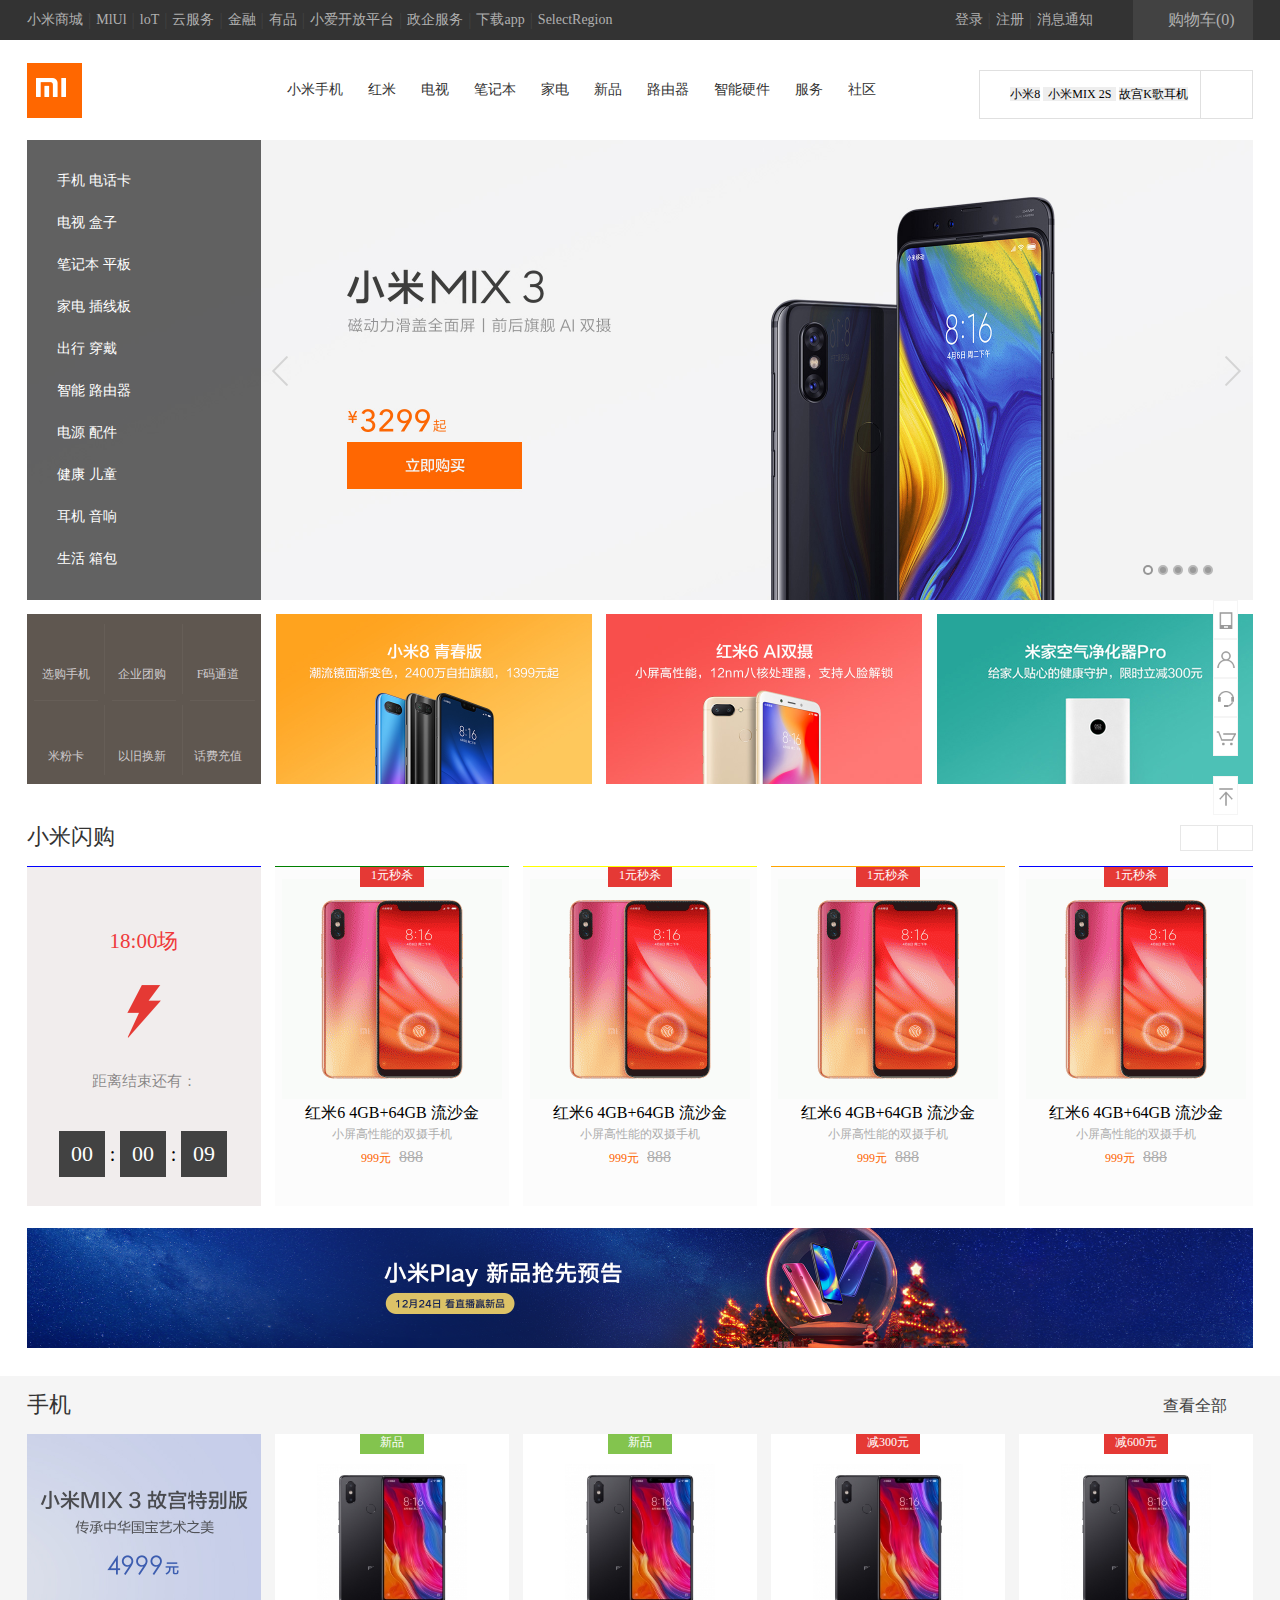
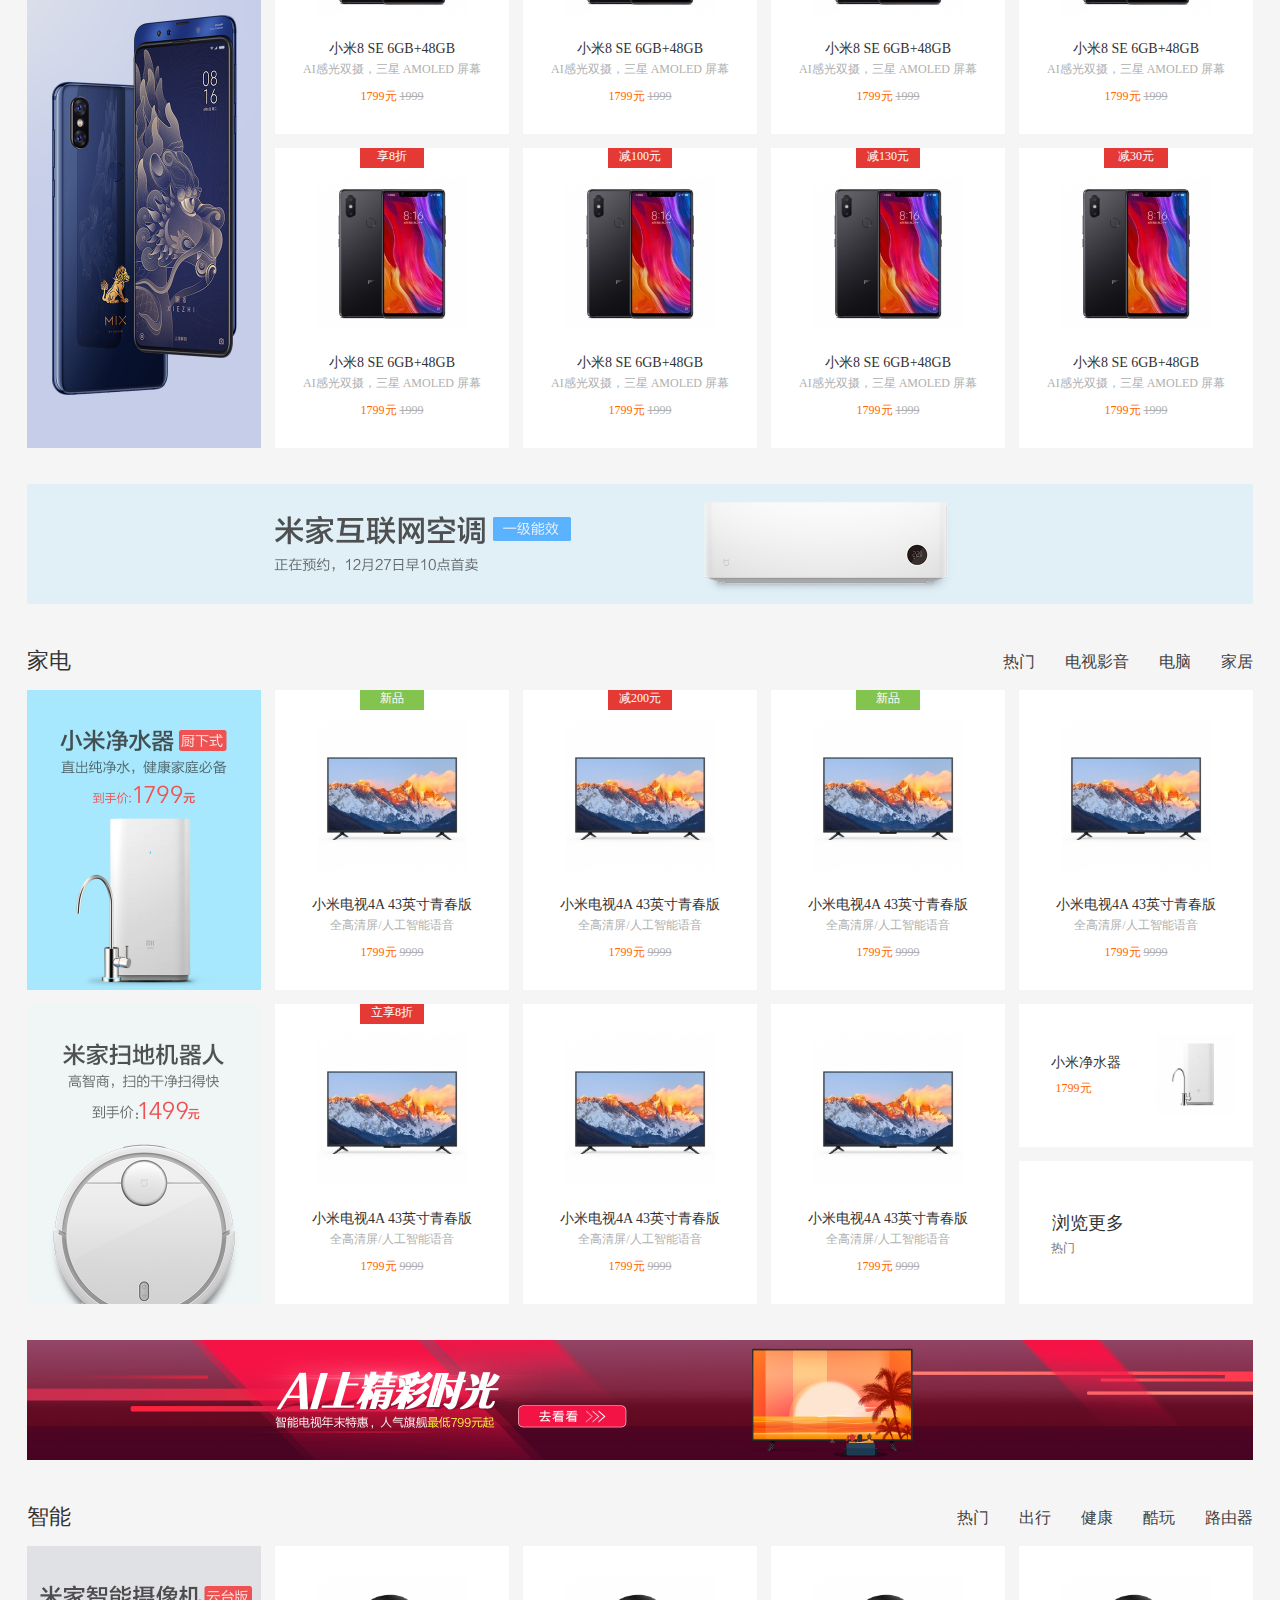
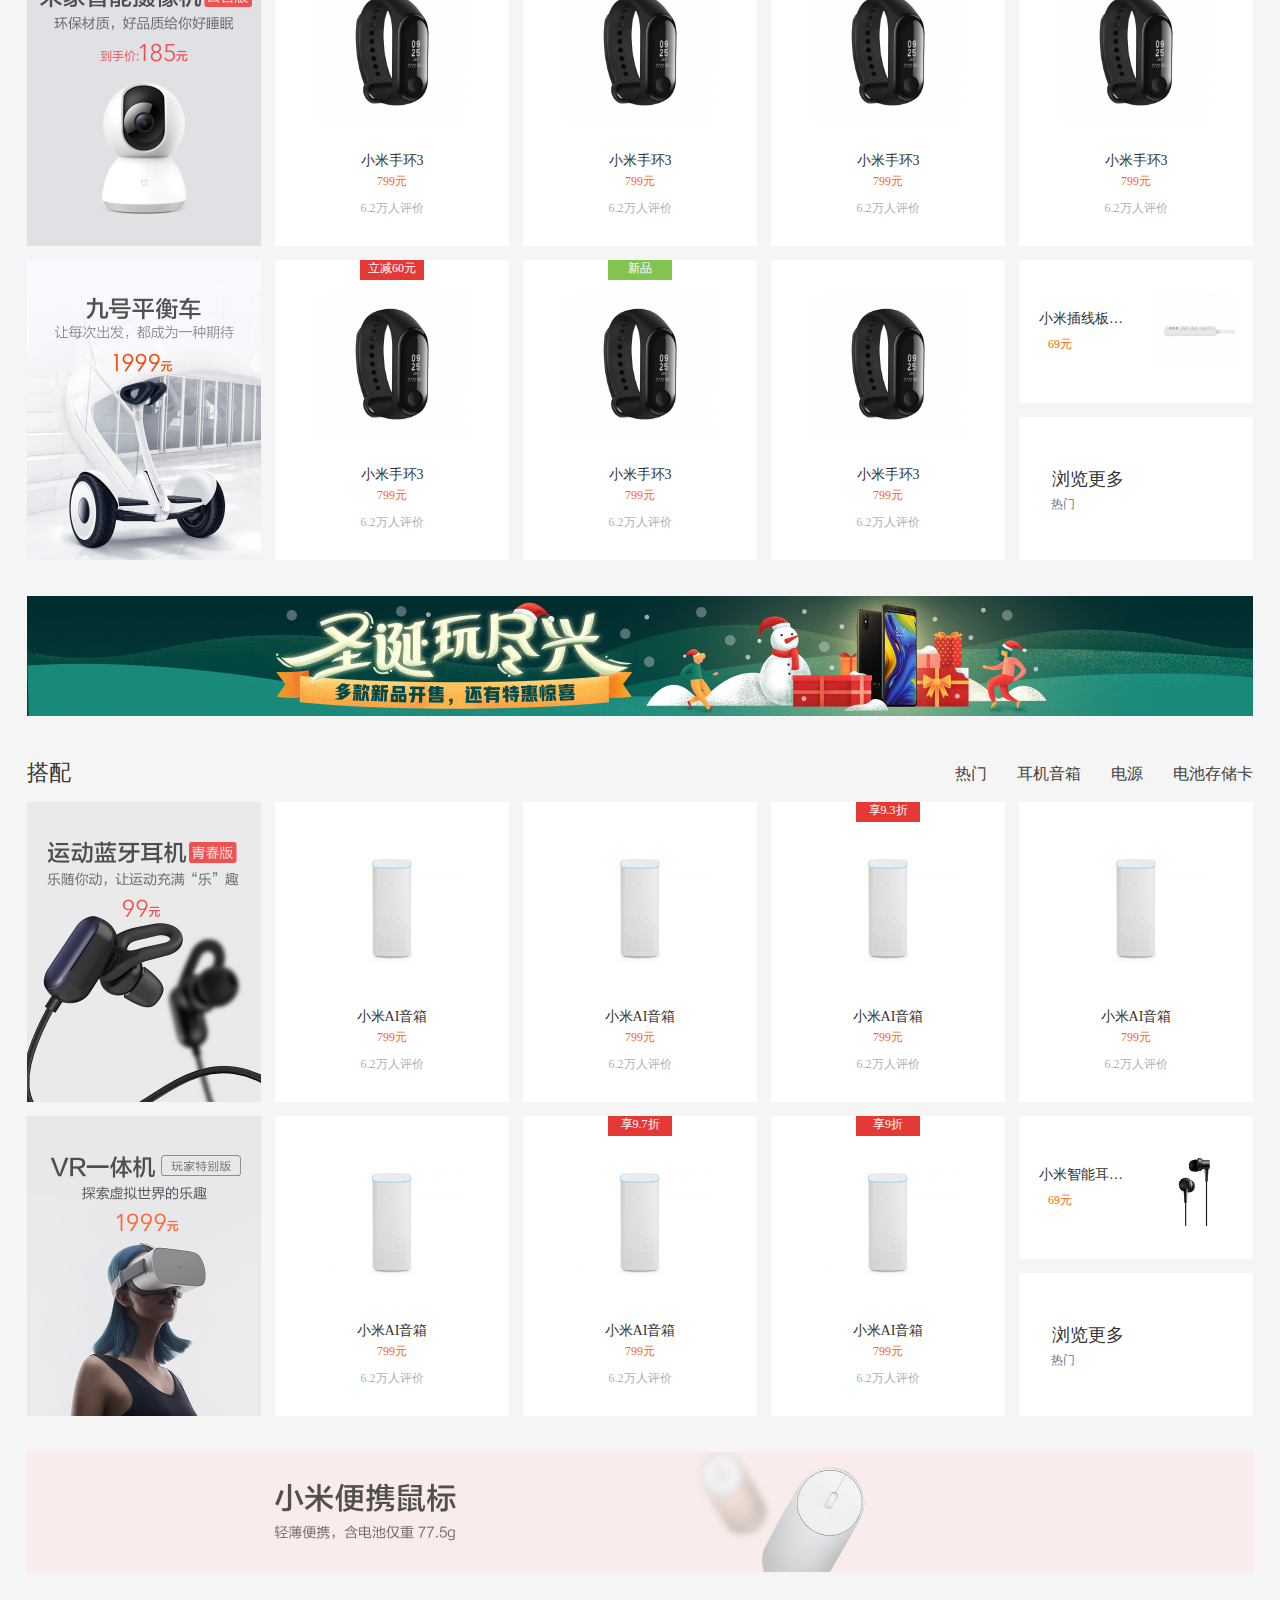
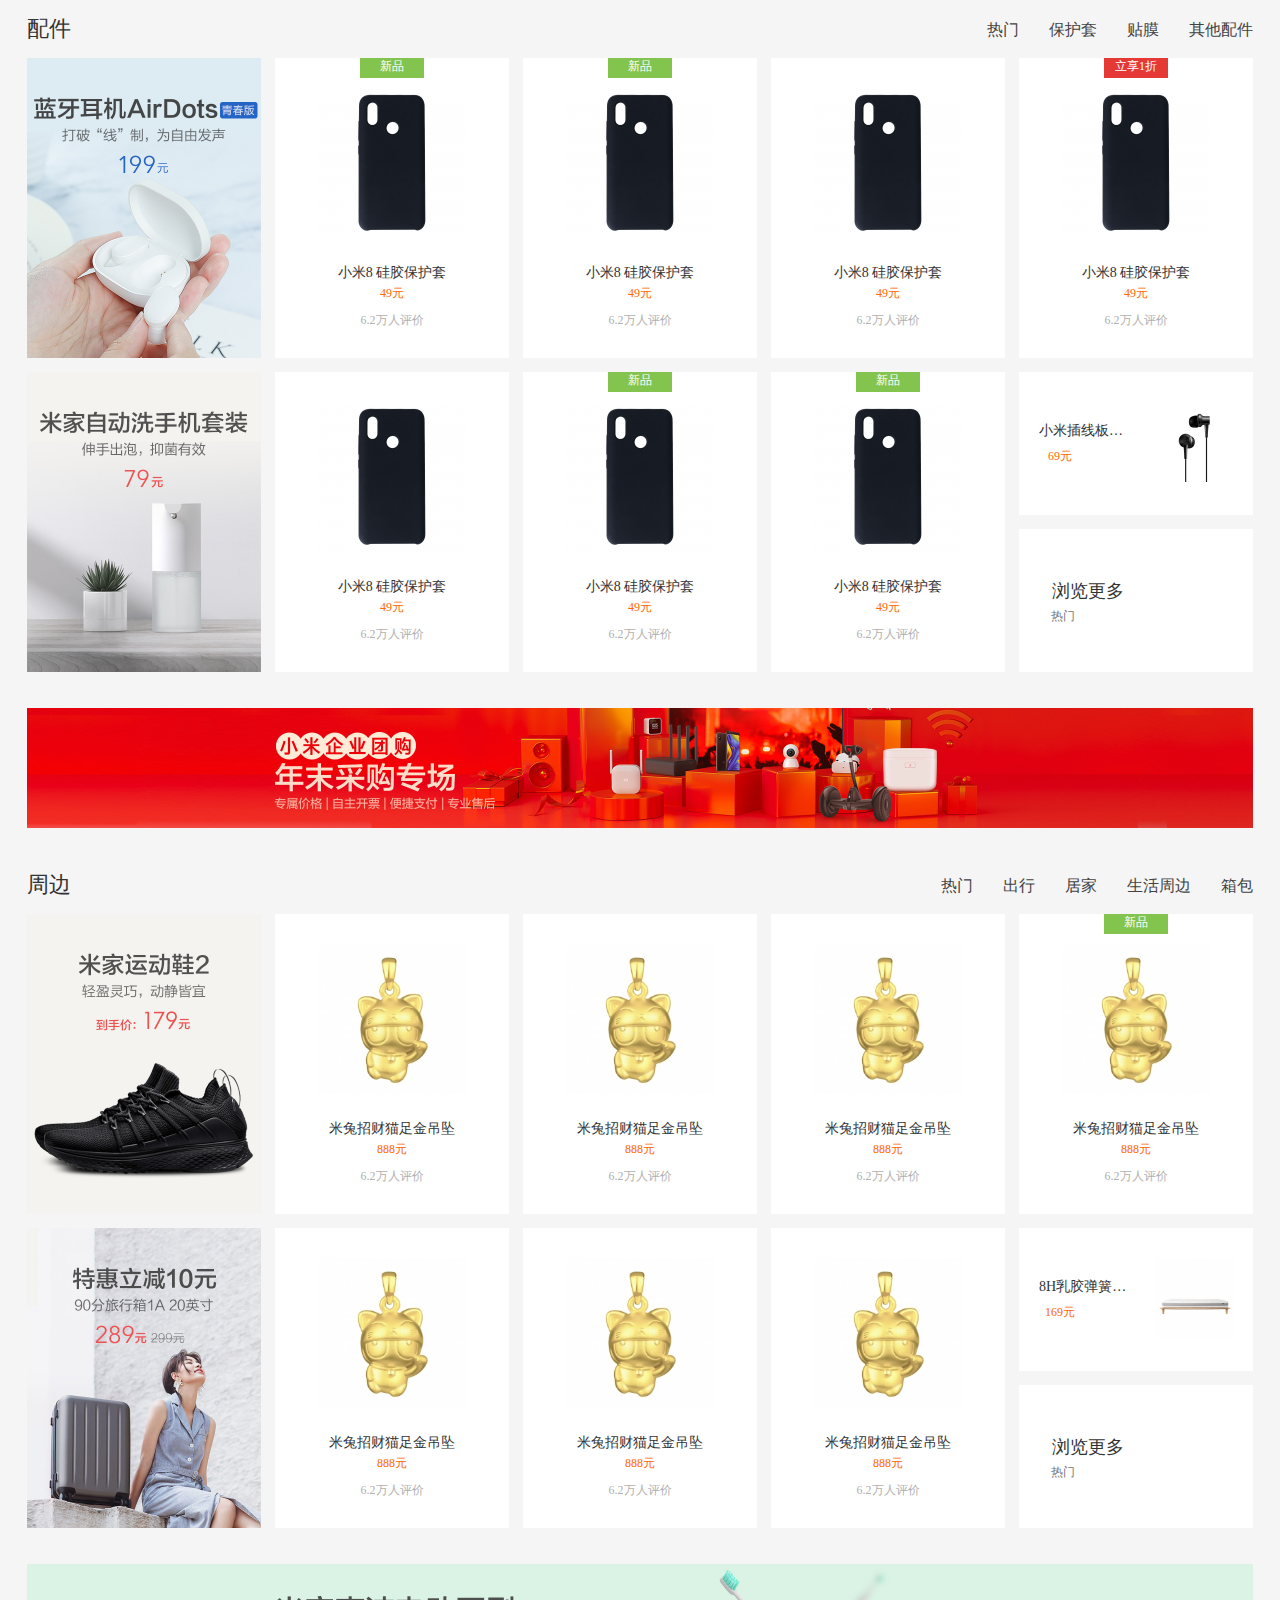
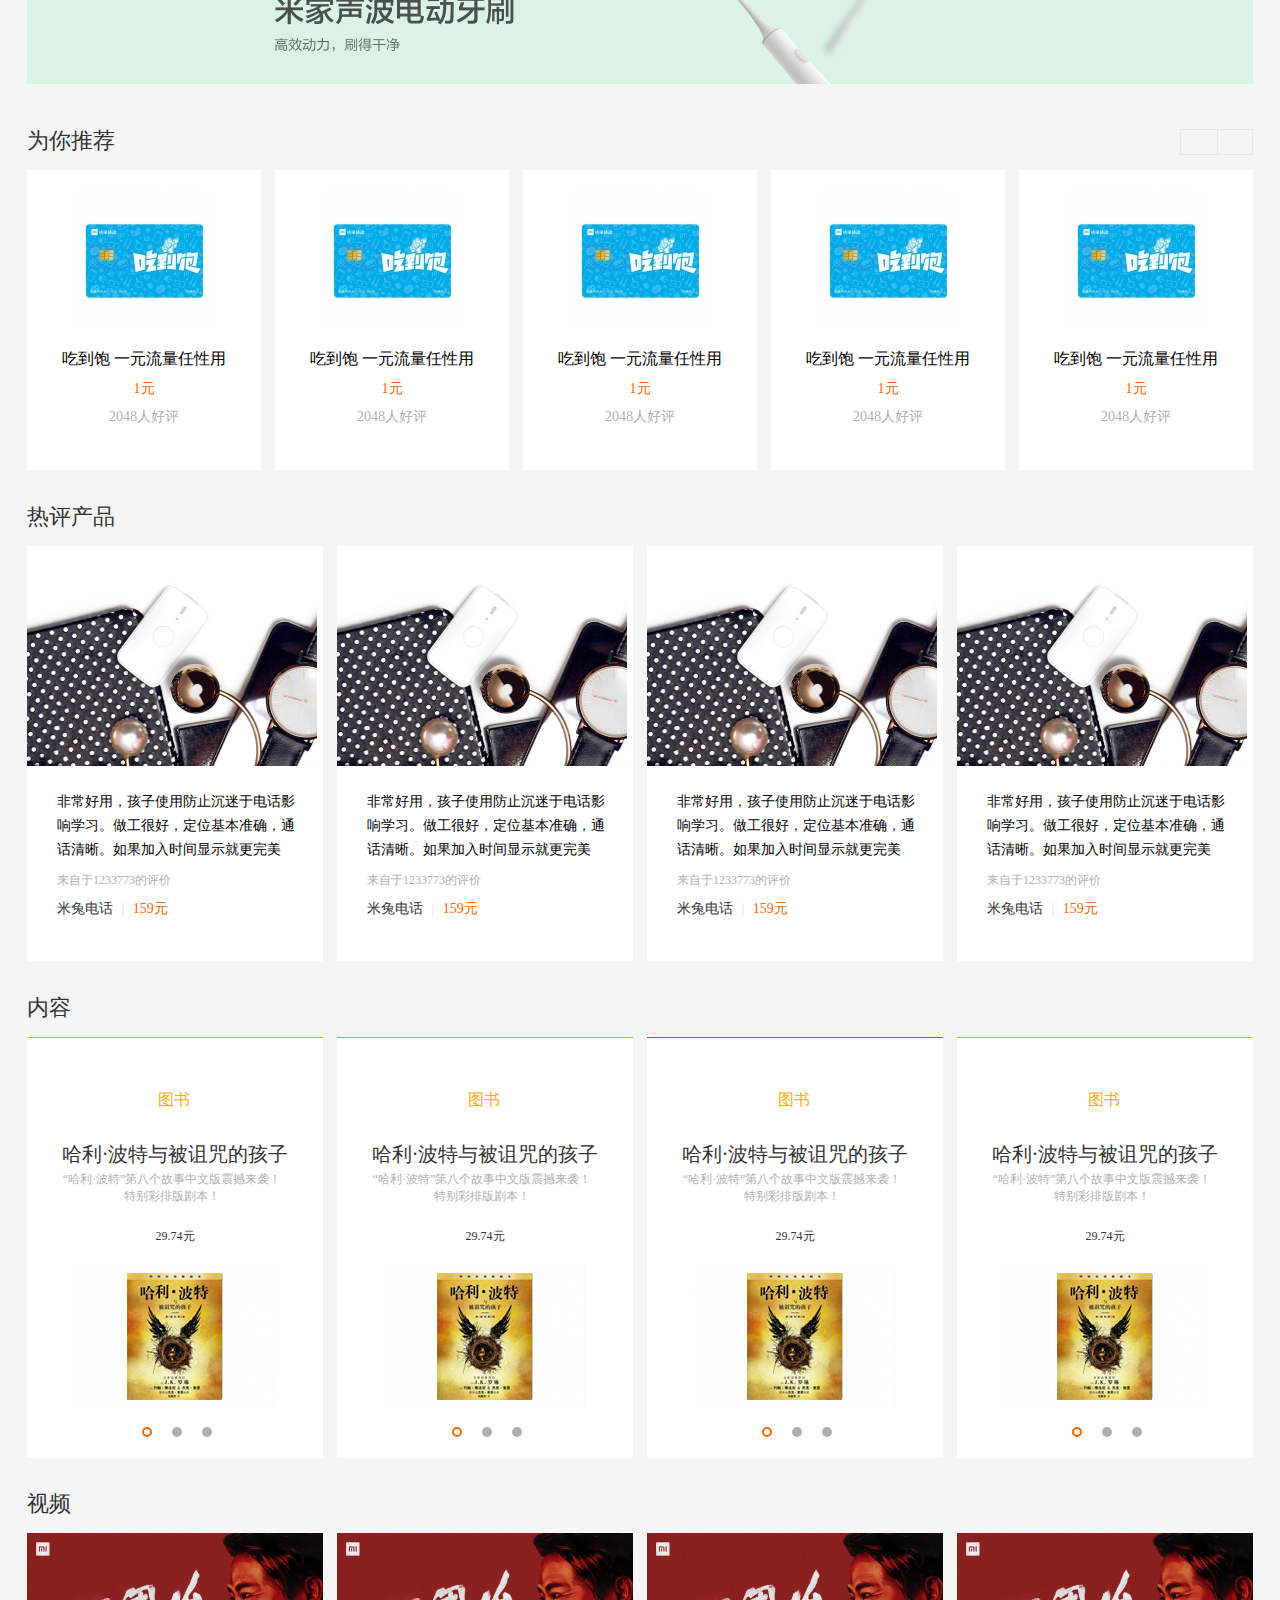
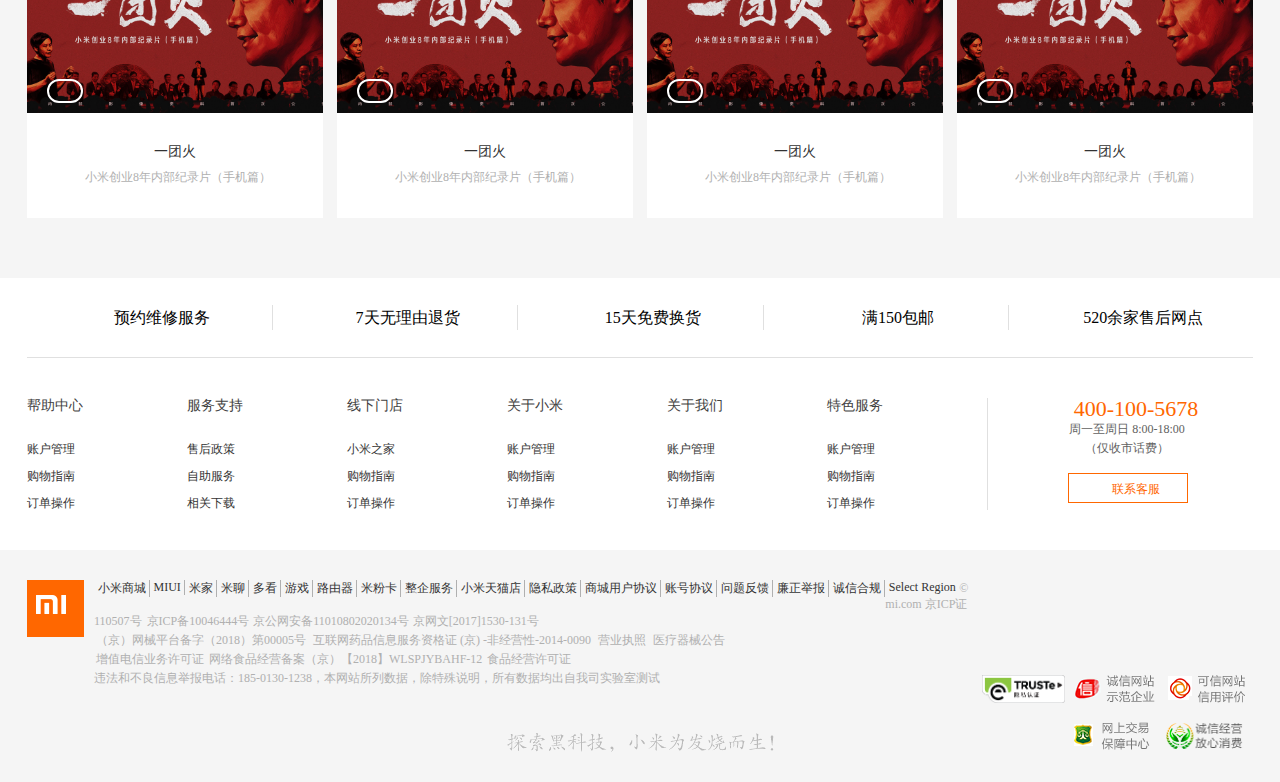
==== commit f8e53d1a: "11111" ====
--- a/index.html
+++ b/index.html
@@ -2443,7 +2443,136 @@
 		 	</div>
 		 	
 		 <!-- 视频结束 -->
-		 <div class="end">	</div>
+		 <!-- 底部开始 -->
+		 <div class="footer">	
+		  <div class="footer-top">
+				<div class="footer-top-top">
+					<div class="footer-top-top-middle">
+						<ul>
+							<li class="one"><span class="iconfont">&#xe608;</span><em>预约维修服务</em></li>
+							<li><span class="iconfont">&#xe604;</span><em>7天无理由退货</em></li>
+							<li><span class="iconfont">&#xe605;</span><em>15天免费换货</em></li>
+							<li><span class="iconfont">&#xe61f;</span><em>满150包邮</em></li>
+							<li class="four"><span class="iconfont">&#xe607;</span><em>520余家售后网点</em></li>
+						</ul>
+					 </div>
+				</div>
+				
+				<div class="footer-top-bottom">
+					<div class="footer-top-bottom-middle">
+						<ul>
+							<li>
+								 <div class="one_text">帮助中心</div>
+									<div class="text">账户管理</div>
+									<div class="text">购物指南</div>
+									<div class="text">订单操作</div>
+             </li>
+							<li>
+								<div class="one_text">服务支持</div>
+								<div class="text">售后政策</div>
+								<div class="text">自助服务</div>
+								<div class="text">相关下载</div>
+							</li>
+							<li>
+								<div class="one_text">线下门店</div>
+								<div class="text">小米之家</div>
+								<div class="text">购物指南</div>
+								<div class="text">订单操作</div>
+							</li>
+							<li>
+								<div class="one_text">关于小米</div>
+								<div class="text">账户管理</div>
+								<div class="text">购物指南</div>
+								<div class="text">订单操作</div>
+							</li>
+							<li>
+								<div class="one_text">关于我们</div>
+								<div class="text">账户管理</div>
+								<div class="text">购物指南</div>
+								<div class="text">订单操作</div>
+							</li>
+							<li>
+								<div class="one_text">特色服务</div>
+								<div class="text">账户管理</div>
+								<div class="text">购物指南</div>
+								<div class="text">订单操作</div>
+							</li>
+							<li >
+								<p class="one">400-100-5678</p>
+								<p class="two">周一至周日 8:00-18:00</p>
+								<p class="two">（仅收市话费）</p>
+                <div class="four"><span class="iconfont four_middle">&#xe619;</span>联系客服</div>
+							</li>
+
+						</ul>
+						
+					</div>
+					
+					
+					
+				</div>
+    		
+			</div>
+		 <div class="footer-bottom">
+			 <div class="footer-bottom-middle">
+				 <div class="footer-bottom-middle-middle">
+					 <div class="left"><img src="img/mi-logo.png" ></div>
+					 <div class="right">
+						 
+						 <ul>
+							<li>小米商城</li>
+							<li>MIUI</li>
+							<li>米家</li>
+							<li>米聊</li>
+							<li>多看</li>
+							<li>游戏</li>
+							<li>路由器</li>
+							<li>米粉卡</li>
+							<li>整企服务</li>
+							<li>小米天猫店</li>
+							<li>隐私政策</li>
+							<li>商城用户协议</li>
+							<li>账号协议</li>
+							<li>问题反馈</li>
+							<li>廉正举报</li>
+							<li>诚信合规</li>
+							<li>Select Region</li>
+						 </ul>
+						 <p>© mi.com 京ICP证110507号<span> 京ICP备10046444号</span><span>京公网安备11010802020134号</span><span>京网文[2017]1530-131号 </span> </p>
+						 <p><span>（京）网械平台备字（2018）第00005号</span> <span>互联网药品信息服务资格证 (京) -非经营性-2014-0090 </span><span>营业执照 </span><span>医疗器械公告</span></p>
+						 <p><span>增值电信业务许可证 </span> 网络食品经营备案（京）【2018】WLSPJYBAHF-12  <span> 食品经营许可证</span></p>
+						 <p>违法和不良信息举报电话：185-0130-1238，本网站所列数据，除特殊说明，所有数据均出自我司实验室测试</p>
+              	
+							</div>
+							<div class="final">
+                     <img src="img/truste.png"><img src="img/v-logo-2.png"><img src="img/v-logo-1.png">
+										 <div class="tupian">
+											<img src="img/v-logo-3.png" >
+											</div>
+											<div class="tupian_1">
+										 <img src="img/ba10428a4f9495ac310fd0b5e0cf8370.png">
+										 </div>
+					 </div>
+					 
+					 
+				 </div>
+				 <div class="last"></div>
+			 </div>
+			 
+		 </div>
+      
+		 </div>
+		 <!-- 底部结束 -->
+		<!-- 固定框开始-->
+		<ul class="youbian">	
+		<li class="one"><img src="img/98a23aae70f25798192693f21c4d4039.png" ><img src="img/74c4fcb4475af8308e9a670db9c01fdf.png" class="hidden"></li>
+		<li><img src="img/55cad219421bee03a801775e7309b920.png"><img src="img/41f858550f42eb1770b97faf219ae215.png" class="hidden"></li>
+		<li><img src="img/4f036ae4d45002b2a6fb6756cedebf02.png" ><img src="img/5e9f2b1b0da09ac3b3961378284ef2d4.png" class="hidden"></li>
+		<li><img src="img/d7db56d1d850113f016c95e289e36efa.png" ><img src="img/692a6c3b0a93a24f74a29c0f9d68ec71.png" class="hidden"></li>
+		<li><img src="img/totop.png" ><img src="img/totop_hover.png" class="hidden"></li>
+
+		</ul>
+		 <!-- 固定框结束 -->
 	    </main>
 	</body>
 </html>
--- a/css/style.css
+++ b/css/style.css
@@ -394,7 +394,7 @@
 	
 	height: 358px;
 	margin: 0px auto;
-    width: 1226px;	
+  width: 1226px;	
 }
 .recommend-top{
 	width: 100%;
@@ -1565,8 +1565,11 @@
 	text-align: center;
 	color: #cfcbcd;
 	font-size: 12px;
-	
-	
+	cursor: pointer;
+	
+}
+.icon-top .one:hover{
+	color: #fff;
 }
 .icon-top .two1{
 	width: 70px;
@@ -1770,6 +1773,7 @@
 	margin-bottom: 14px;
 	text-align: center;
 	position: relative;
+	overflow: hidden;
 }
  .one-top{
 	width: 234px;
@@ -1778,7 +1782,8 @@
 	position: absolute;
 	left: 0;
 	bottom: -76px;
-	opacity:0;
+	/* opacity:1; */
+	overflow: hidden;
 	transition: all 0.3s; 
 }
 .one-advice{
@@ -1797,31 +1802,31 @@
 	color: rgba(255,255,255,0.6);
 }
 .collocation-bottom .one:hover .one-top{
-	opacity: 1;
+	
 	transform: translateY(-76px);
 }
 .collocation-bottom .two:hover .one-top{
-	opacity: 1;
+
 	transform: translateY(-76px);
 }
 .collocation-bottom .three:hover .one-top{
-	opacity: 1;
+
 	transform: translateY(-76px);
 }
 .collocation-bottom .four:hover .one-top{
-	opacity: 1;
+
 	transform: translateY(-76px);
 }
 .collocation-bottom .five:hover .one-top{
-	opacity: 1;
+
 	transform: translateY(-76px);
 }
 .collocation-bottom .six:hover .one-top{
-	opacity: 1;
+
 	transform: translateY(-76px);
 }
 .collocation-bottom .seven:hover .one-top{
-	opacity: 1;
+
 	transform: translateY(-76px);
 }
 .collocation-bottom-right li img{
@@ -1858,7 +1863,8 @@
 	float: left;
 	margin-left: 0px;
 	margin-bottom: 14px;
-	
+	overflow: hidden;
+
 }
 
 .collocation-bottom-left li{
@@ -1881,6 +1887,8 @@
 	height: 143px;
 	width: 234px;
 	background: #fff;
+	overflow: hidden;
+
 }
 .collocation-bottom-right .last-li .last-li-left{
 	width: 117px;
@@ -1888,6 +1896,8 @@
 	float: left;
 	padding-top: 50px;
 	box-sizing: border-box;
+	overflow: hidden;
+
 }
 .collocation-bottom-right .last-li .last-li-left .one1{
 	font-size: 14px;
@@ -1948,4 +1958,293 @@
 	
 	margin-top: 5px;
 	margin-right: 8px;
+}
+/* 底部开始 */
+.footer{
+	margin-top: 60px;
+}
+.footer-top{
+	width: 100%;
+	height: 272px;
+	background: #fff;
+}
+.footer-bottom{
+	width: 100%;
+	height: 232px;
+	background: #f5f5f5;
+}
+.footer-top-top{
+	width: 1226px;
+	height: 80px;
+	margin: 0 auto;
+	
+	padding-top: 27px;
+	box-sizing: border-box;
+	border-bottom: 1px solid #e0e0e0;
+}
+.footer-top-top-middle{
+	width: 100%;
+	height: 25px;
+
+	
+}
+.footer-top-top-middle li{
+	width: 20%;
+  height: 25px;
+vertical-align:middle;
+	float: left;
+	border-left: 1px solid #e0e0e0;
+	box-sizing: border-box;
+	font-size: 16px;
+ line-height: 25px;
+ text-align: center;
+}
+.footer-top-top-middle li:hover{
+	color: #FF6700;
+	cursor: pointer;
+}
+.footer-top-top-middle li span{
+margin-right: 6px;
+font-size: 24px;
+line-height: 24px;
+vertical-align: -4px;
+}
+.footer-top-top-middle .one{
+	border-left: none;
+}
+.footer-top-bottom{
+	width: 1226px;
+	height: 192px;
+
+	margin: 0 auto;
+	padding-top: 40px;
+	box-sizing: border-box;
+}
+.footer-top-bottom-middle{
+	width: 100%;
+	height: 112px;
+
+	
+}
+.footer-top-bottom-middle li{
+	width: 160px;
+	height: 112px;
+
+	float: left;
+}
+.footer-top-bottom-middle li:last-child{
+	width: 252px;
+	height: 112px;
+
+	border-left: 1px solid #e0e0e0;
+	float: left;
+}
+.footer-top-bottom-middle li:last-child .one{
+
+	margin-left: 44px;
+font-size: 22px;
+line-height: 1;
+color: #ff6700;
+text-align: center;
+}
+.footer-top-bottom-middle li:last-child .two{
+	width: 148px;
+
+font-size: 12px;
+text-align: center;
+margin-left: 64px;
+color: #616161;
+padding: 1px;
+}
+.footer-top-bottom-middle li:last-child .four{
+	width: 120px;
+	height: 30px;
+
+background: #fff;
+border: 1px solid #FF6700;
+box-sizing: border-box;
+font-size: 12px;
+line-height: 28px;
+color: #FF6700;
+text-align: center;
+margin-left: 80px;
+margin-top: 15px;
+}
+	
+.footer-top-bottom-middle li:last-child .four:hover{
+	background: #FF6700;
+	color: #fff;
+	border: #FF6700;
+	cursor: pointer;
+}
+.footer-top-bottom-middle li:last-child  .four_middle{
+	font-size: 16px;
+	margin-right: 3px;
+}
+.footer-top-bottom-middle .one_text{
+margin: -1px 0 26px;
+font-size: 14px;
+line-height: 1.25;
+color: #424242;
+}
+
+.footer-top-bottom-middle .text{
+	color: #333;
+	font-size: 12px;
+	margin: 10px 0 0;
+}
+.footer-top-bottom-middle .text:hover{
+	color: #FF6700;
+	cursor: pointer;
+}
+.footer-bottom-middle{
+	width: 1226px;
+	height: 100%;
+
+	margin: 0 auto;
+  padding: 30px 0;
+
+	box-sizing: border-box;
+	overflow: hidden;
+}
+.footer-bottom-middle-middle{
+	width: 1226px;
+	height: 123px;
+	
+	
+}
+.footer-bottom-middle-middle .left{
+	width: 57px;
+	height: 57px;
+	background: #FF6700;
+	float: left;
+}
+.footer-bottom-middle-middle .right{
+	width: 884.733px;
+	height: 91px;
+  margin-left: 10px;
+	float: left;
+
+}
+.footer-bottom-middle-middle .final{
+	width:274px ;
+	height:  232px;
+	
+	float: left;
+	
+}
+.footer-bottom-middle-middle .final img{
+	cursor: pointer;
+height: 28px;
+padding: 0 3.5px;
+margin-top: 95px;
+}
+.footer-bottom-middle-middle .final .tupian{
+	width: 85px;
+height: 28px;
+
+	float: left;
+	margin-left: 87px;
+margin-top: 15px;
+}
+.footer-bottom-middle-middle .final .tupian_1{
+	width: 84px;
+	height: 28px;
+	margin-top: 15px;
+		float: right;
+	margin-right: 10px;
+}
+.footer-bottom-middle-middle .final .tupian_1 img{
+	width: 100%;
+	height: 100%;
+	margin-top: 0px;
+}
+.footer-bottom-middle-middle .final .tupian img{
+	width: 100%;
+	height: 100%;
+	margin-top: 0px;
+
+}
+.footer-bottom-middle-middle .right li{
+	float: left;
+	font-size: 12px;
+	color: #333;
+	border-right: 1px solid #B0B0B0;
+	padding: 0 3.5px;
+	box-sizing: border-box;
+}
+.footer-bottom-middle-middle .right li:hover{
+	color: #FF6700;
+	cursor: pointer;
+}
+.footer-bottom-middle-middle .right li:last-child{
+	border-right: none;
+}
+.footer-bottom-middle-middle .right p{
+	font-size: 12px;
+	color: #b0b0b0;
+	padding: 1px 0;
+	box-sizing: border-box;
+}
+.footer-bottom-middle-middle .right span{
+	padding:0 2px;
+}
+.footer-bottom-middle-middle .right span:hover{
+	color: #FF6700;
+	cursor: pointer;
+}
+.footer-bottom .last{
+	/* margin: 30px auto 0; */
+
+width: 267px;
+height: 20px;
+background: url(../img/slogan2016.png) no-repeat;
+margin: 0 auto;
+margin-top: 30px;
+
+}
+.right .right-left{
+	width: 884.733px;
+	height: 100%;
+	background: #2196F3;
+	float: left;
+}
+
+.youbian{
+	width: 27px;
+	height: 220px;
+overflow: hidden;
+	position:fixed;
+	right: 40px;
+	bottom: 80px;
+	
+}
+
+.youbian li{
+	width: 25px;
+	height: 39px;
+background: #fff;
+border: 1px solid #f5f5f5;
+position: relative;
+box-sizing: border-box;
+	
+	
+}
+
+.youbian li img{
+	width: 20px;
+	height: 20px;
+  position: absolute;
+	top: 10px;
+	left: 2px;
+}
+.hidden{
+	display: none;
+}
+.youbian li:hover .hidden{
+	display: block;
+}
+.youbian li:last-child{
+	margin-top: 20px;
+	height: 39px;
 }--- a/css/base.css
+++ b/css/base.css
@@ -14,11 +14,11 @@
 }
 @font-face {
   font-family: 'iconfont';  /* project id 976850 */
-  src: url('//at.alicdn.com/t/font_976850_p9pwhch27v.eot');
-  src: url('//at.alicdn.com/t/font_976850_p9pwhch27v.eot?#iefix') format('embedded-opentype'),
-  url('//at.alicdn.com/t/font_976850_p9pwhch27v.woff') format('woff'),
-  url('//at.alicdn.com/t/font_976850_p9pwhch27v.ttf') format('truetype'),
-  url('//at.alicdn.com/t/font_976850_p9pwhch27v.svg#iconfont') format('svg');
+  src: url('//at.alicdn.com/t/font_976850_ixp6q5tsw78.eot');
+  src: url('//at.alicdn.com/t/font_976850_ixp6q5tsw78.eot?#iefix') format('embedded-opentype'),
+  url('//at.alicdn.com/t/font_976850_ixp6q5tsw78.woff') format('woff'),
+  url('//at.alicdn.com/t/font_976850_ixp6q5tsw78.ttf') format('truetype'),
+  url('//at.alicdn.com/t/font_976850_ixp6q5tsw78.svg#iconfont') format('svg');
 }
 .iconfont{
 	font-family: "iconfont";
@@ -43,6 +43,7 @@
 	margin-left: auto;
 	margin-right: auto;
   z-index: 999;
+	transition:all 0.3s;
 }
 .new-style{
 	background: #83c44e;
@@ -53,13 +54,9 @@
 .mask{
 	width: 234px;
 	height: 339px;
-	background: rgba(0,0,0,0.05);
+	background: rgba(0,0,0,0.01);
 	position: absolute;
 	top: 0;
 	left: 0;
   cursor: pointer;
 }
-.end{
-	height: 200px;
-	width: 100%;
-}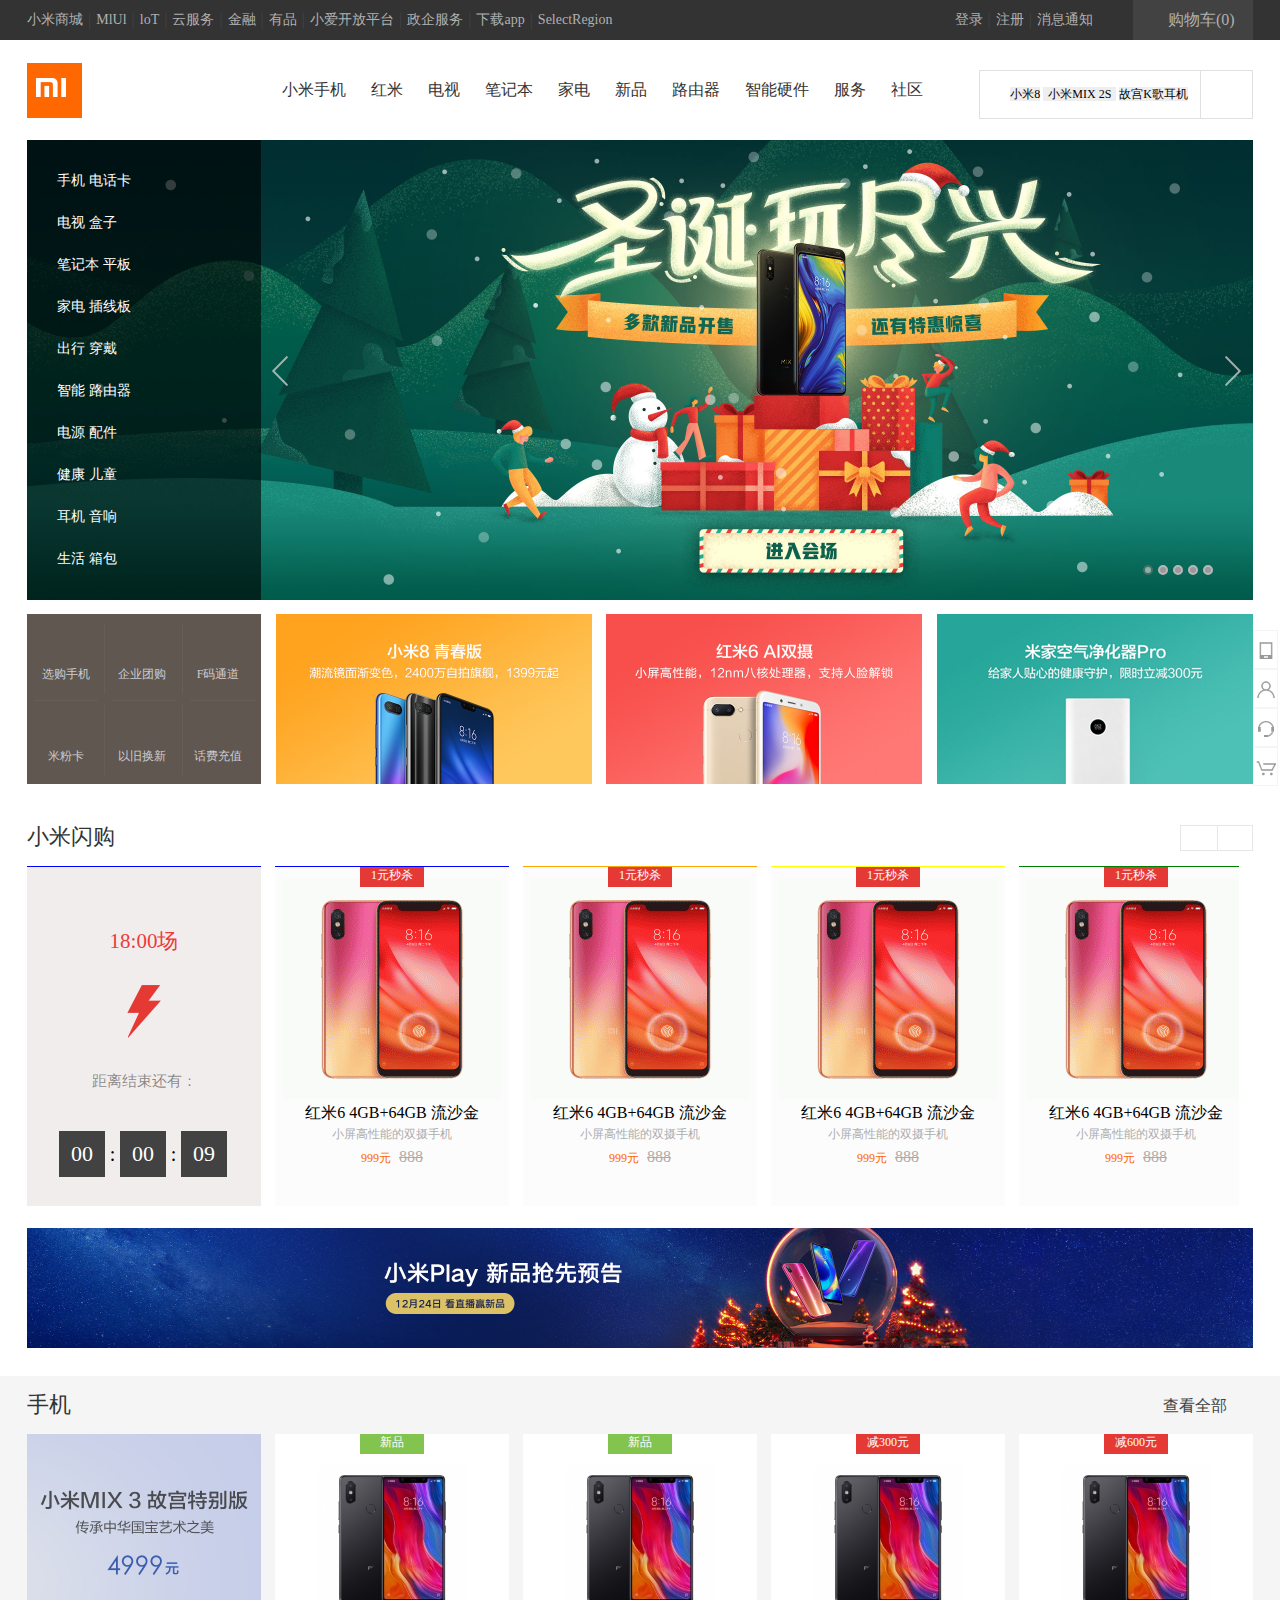
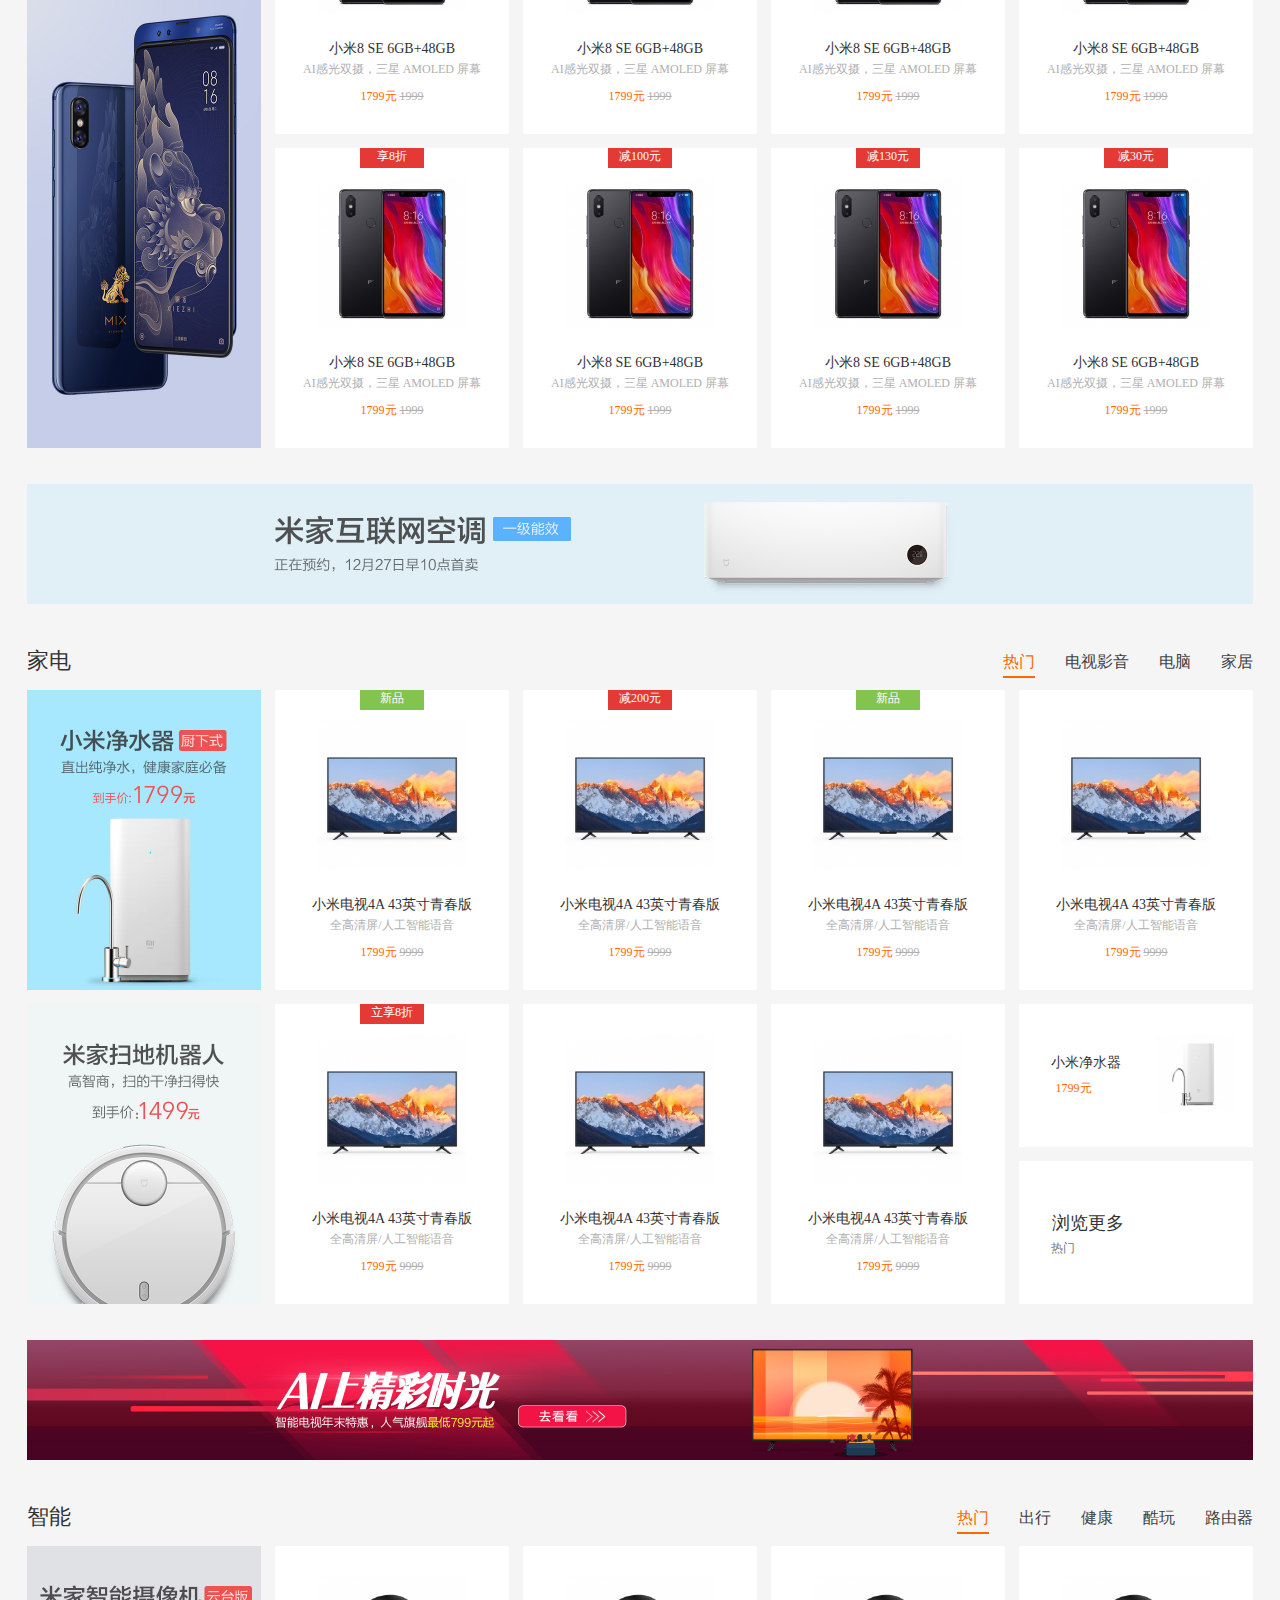
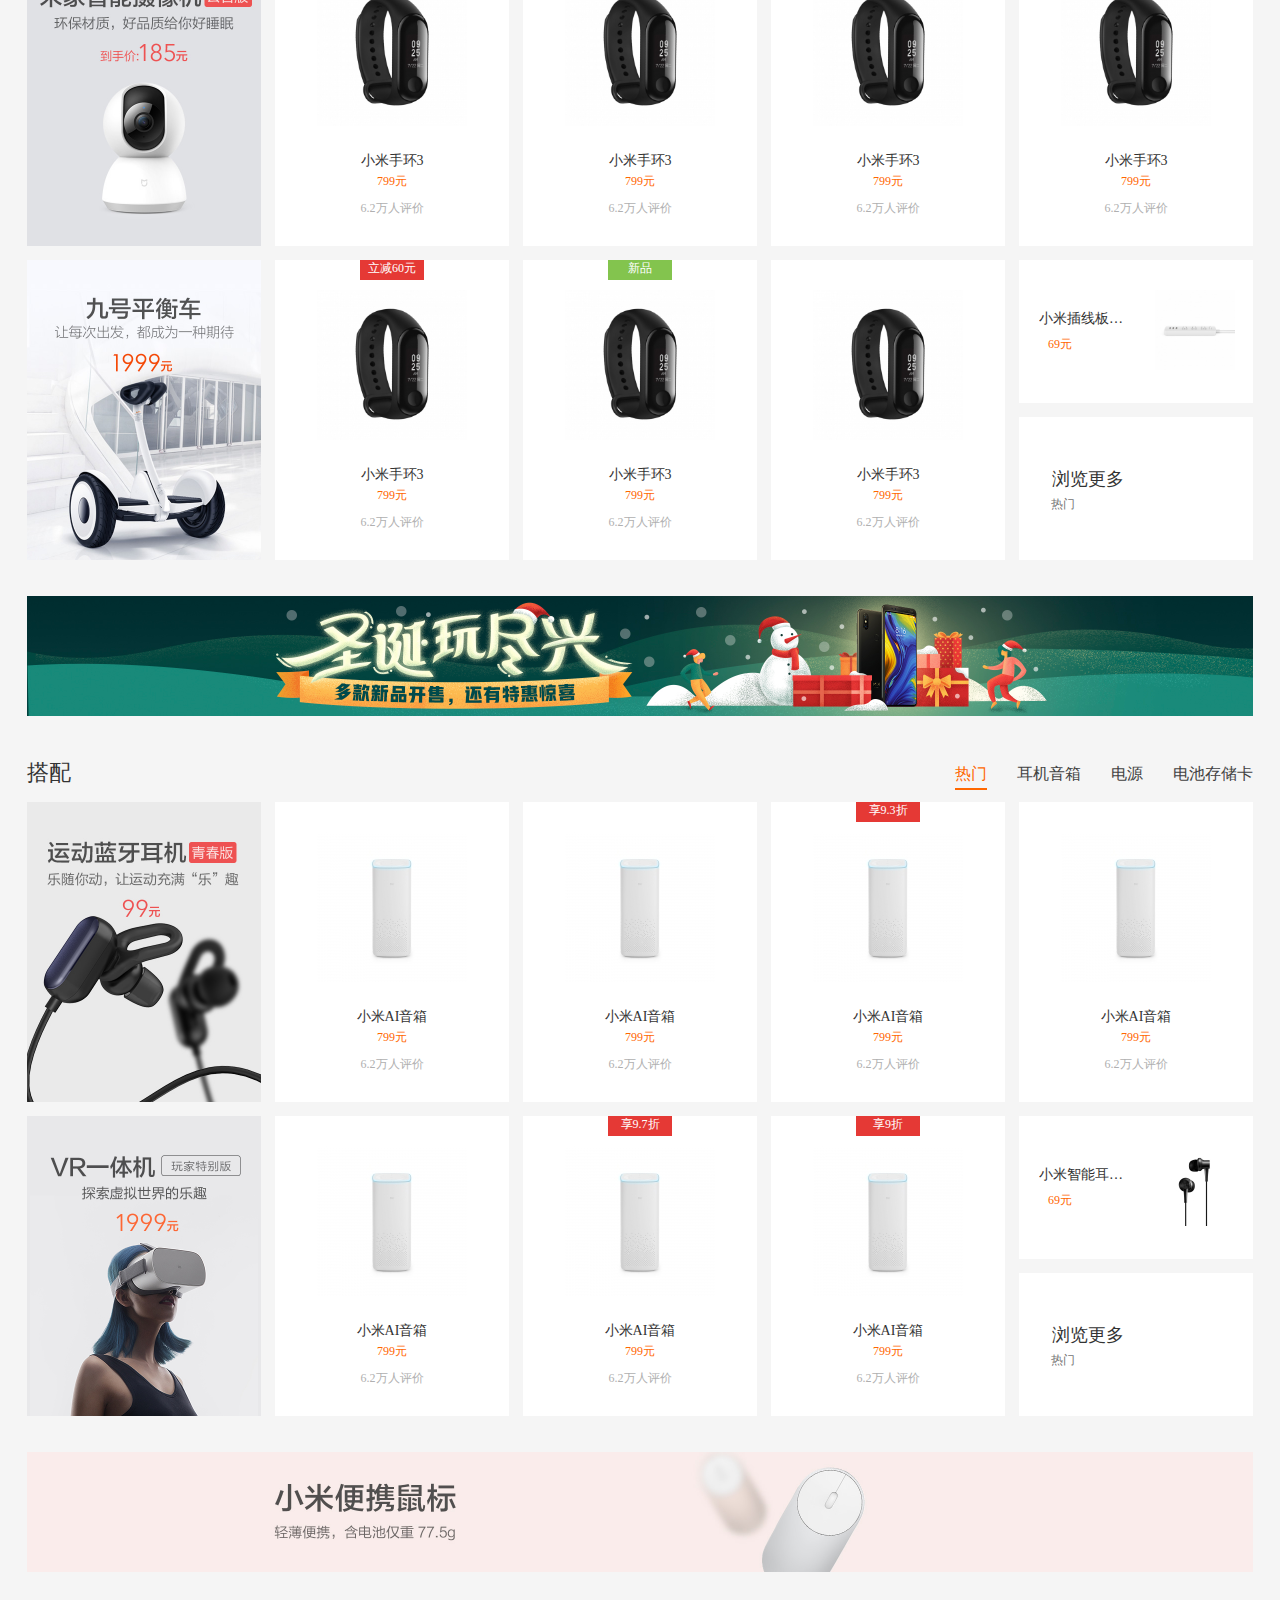
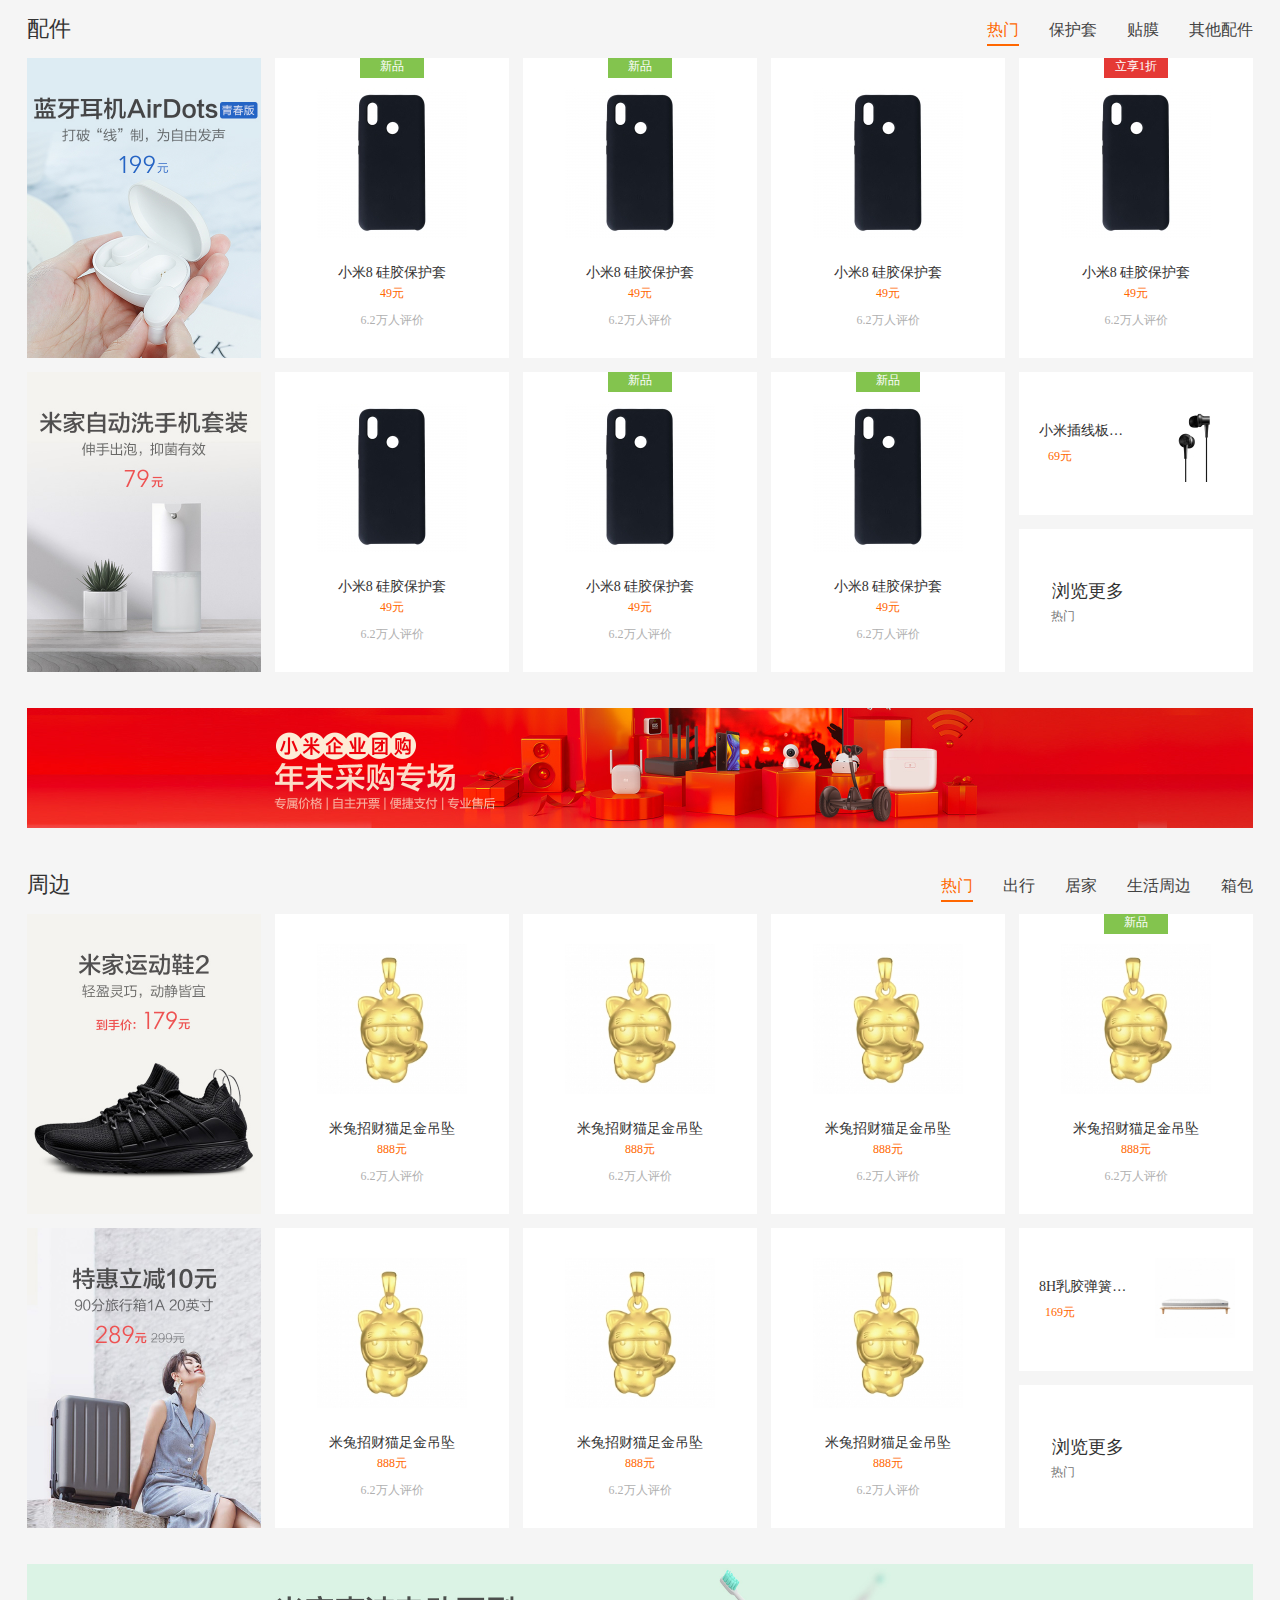
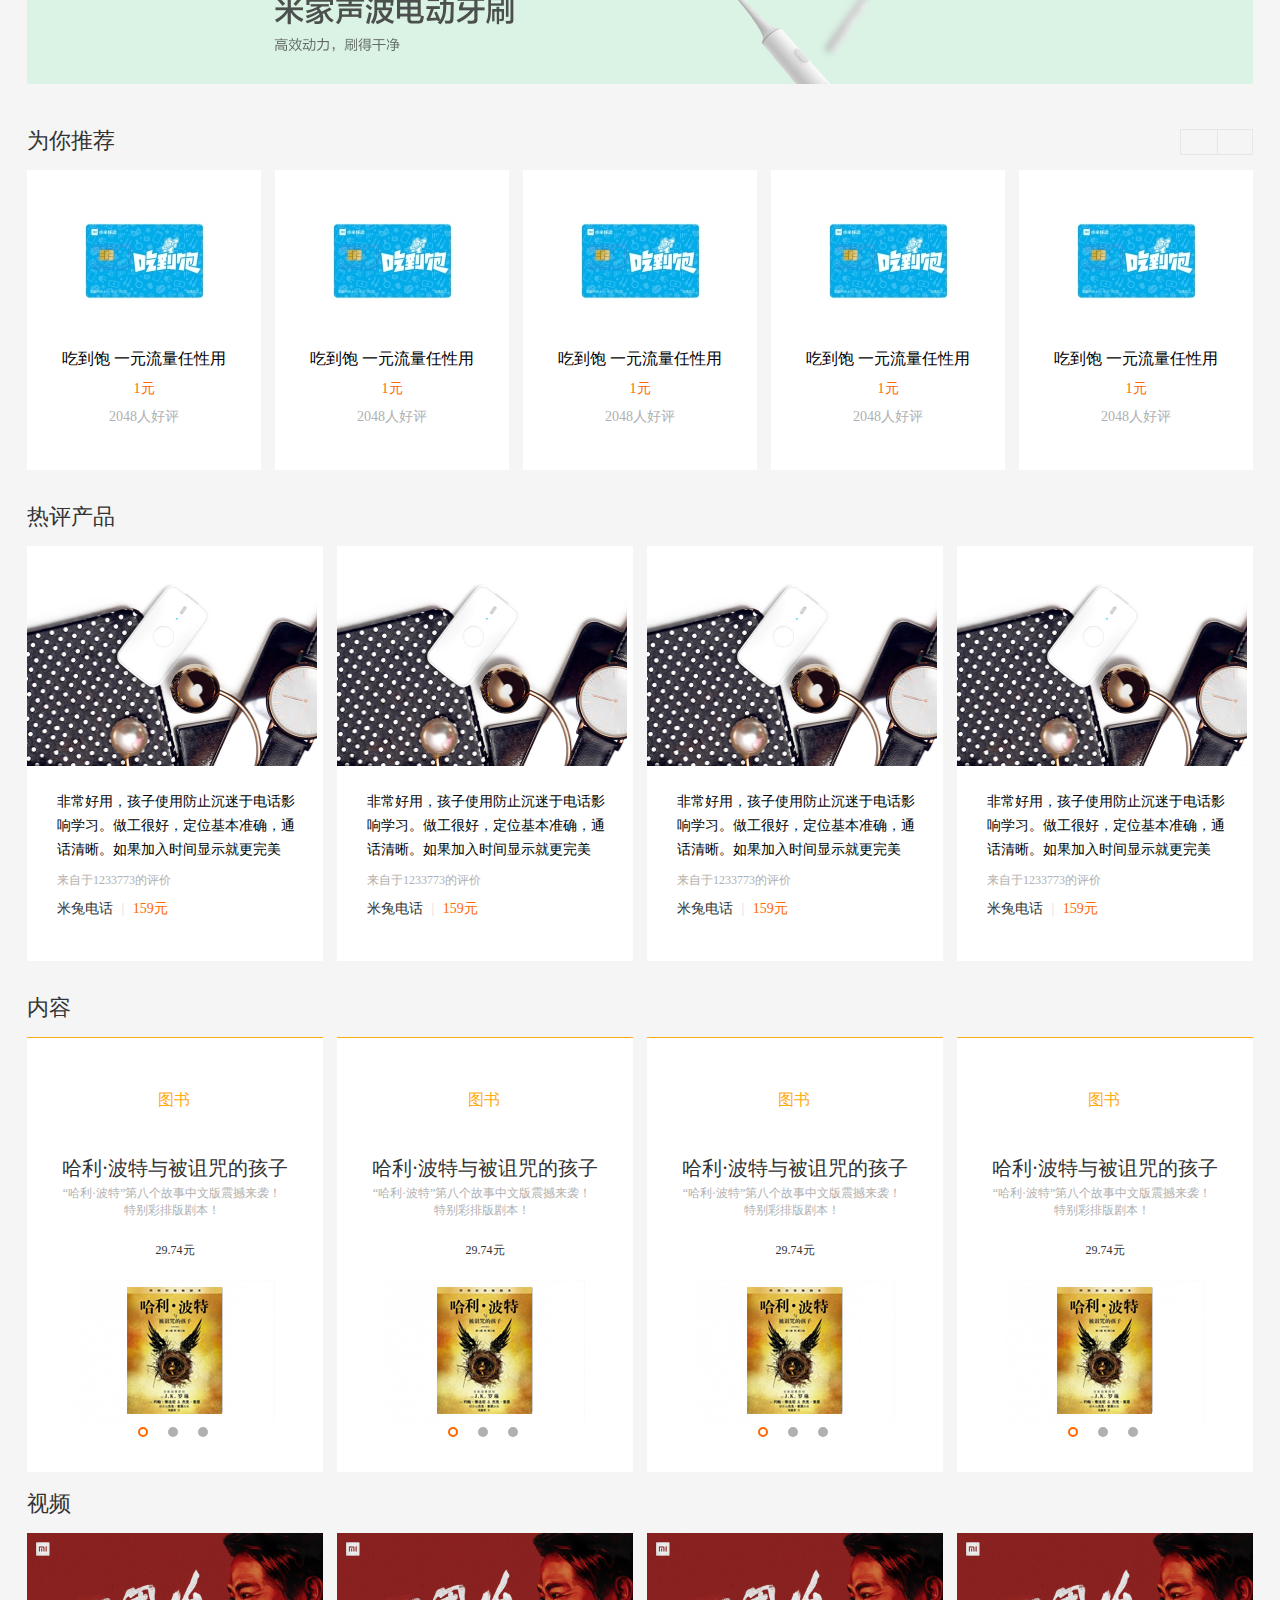
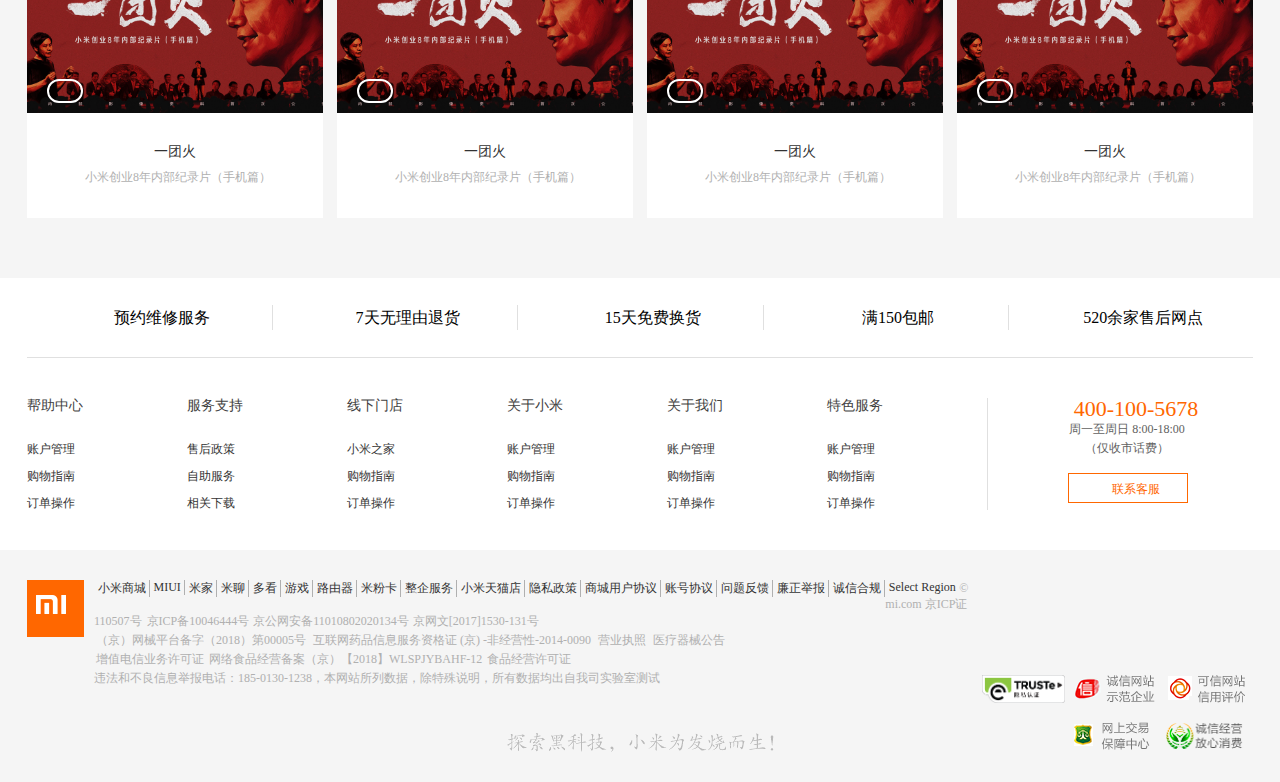
==== commit 07e86df4: "22332" ====
--- a/index.html
+++ b/index.html
@@ -2,14 +2,18 @@
 <html>
 	<head>
 		<meta charset="utf-8" />
+		<meta name="viewport"  content="width=device-width,initial-scale=1.0"/>
 		<title>小米商城</title>
+		<link rel="stylesheet" type="text/css" href="css/footer.css"/>
+		<link rel="stylesheet" type="text/css" href="css/head.css"/>
+		<link rel="stylesheet" type="text/css" href="css/base.css"/>
 		<link rel="stylesheet" type="text/css" href="css/style.css"/>
-		<link rel="stylesheet" type="text/css" href="css/base.css"/>
 	 <link rel="shortcut icon" href="img/favicon.ico"/>
+	 <script src="js/index.js"></script>
 	</head>
 	<body>
 		<!-- 头部开始 -->
-		  <div class="big_box">
+		  <div class="big_box" id="big_box">
 			
 			<div class="middle_box">
 				<div class="middle_left">
@@ -35,9 +39,9 @@
 				</div>
 				<div class="middle_right">
 					<div class="left">
-						<a href=""><div class="text1">登录</div></a>
+						<a href="denglu.html"><div class="text1">登录</div></a>
 						<div class="line1">|</div>
-						<a href=""><div class="text1">注册</div></a>
+						<a href="zhuce.html"><div class="text1">注册</div></a>
 						<div class="line1">|</div>
 						<a href=""><div class="text1">消息通知</div></a>
 					</div>
@@ -57,10 +61,12 @@
 		</div>
 	    <!-- 头部结束 -->
 		<!-- 导航栏开始	 -->
+		
+
 			<div class="next_box">
-		 <div class="next_middle">
-			<div class="left">
-			 <img src="img/mi-logo.png" >
+		    <div class="next_middle">
+			  <div class="left">
+			  <img src="img/mi-logo.png" >
 			</div>
 			<div class="middle">
 				<div class="text">小米手机</div>
@@ -74,28 +80,87 @@
 				<div class="text">服务</div>
 				<div class="text">社区</div>
 		   </div>
-		    <div class="right">
-				<div class="box">
-					<input type="text" />
+		    <div class="right ">
+				<div class="box right-unactive">
+					<input type="text" class="xuanzhong-input"/>
+					
 					<div class="input-text">
-						<span>小米8</span>
-						<span class="two">小米MIX 2S</span>
-						<span>故宫K歌耳机</span>
+						<span >小米8</span>
+						<span class="two" >小米MIX 2S</span>
+						<span >故宫K歌耳机</span>
+						</div>
+						<div class="xianshi-select">
+							<div><span>小米6X</span><i>约有6件</i></div>
+							<div><span>小米MIX&nbsp;2S</span><i>约有5件</i></div>
+							<div><span>黑鲨游戏手机</span><i>约有6件</i></div>
+							<div><span>红米Note5</span><i>约有6件</i></div>
+							<div><span>红米5A</span><i>约有6件</i></div>
+							<div><span>小米电视4C</span><i>约有6件</i></div>
+							<div><span>电视32英寸</span><i>约有6件</i></div>
+							<div><span>笔记本pro</span><i>约有6件</i></div>
+							<div><span>空气净化器</span><i>约有6件</i></div>
+							<div><span>净水器</span><i>约有6件</i></div>
 						</div>
 				</div>
 	
-				<div class="sousuo">
+				<div class="sousuo sousuo-unactive">
 					<div class="iconfont tubiao">&#xe69b;</div>
 				</div>
 			</div>
 		 </div>
+		    <div class="next_box_xianshi">
+					<div class="container1">
+						<ul class="children-list">
+							<li> 
+							<div class="figure"><img src="https://i1.mifile.cn/f/i/g/2015/cn-index/mix3-320.png" ></div>
+							 <p style="margin: 0;line-height: 20px;color: #333;">小米MIX3</p>
+							 <p style="margin: 0;line-height: 20px;color: #FF6700;">3299元起</p>
+							<div class="flags">
+								<div class="flag">新品</div>
+							</div>
+							</li>
+							<li> 
+							<div class="figure"><img src="https://i1.mifile.cn/f/i/g/2015/cn-index/mix3-320.png" ></div>
+							<p style="margin: 0;line-height: 20px;color: #333;">小米MIX3</p>
+							<p style="margin: 0;line-height: 20px;color: #FF6700;">3299元起</p>
+							<div class="flags">
+								<div class="flag">新品</div>
+							</div>
+							</li>
+							<li> 
+							<div class="figure"><img src="https://i1.mifile.cn/f/i/g/2015/cn-index/mix3-320.png" ></div>
+							<p style="margin: 0;line-height: 20px;color: #333;">小米MIX3</p>
+							<p style="margin: 0;line-height: 20px;color: #FF6700;">3299元起</p>
+							<div class="flags">
+								<div class="flag">新品</div>
+							</div>
+							</li>
+							<li> 
+							<div class="figure"><img src="https://i1.mifile.cn/f/i/g/2015/cn-index/mix3-320.png" ></div>
+							<p style="margin: 0;line-height: 20px;color: #333;">小米MIX3</p>
+							<p style="margin: 0;line-height: 20px;color: #FF6700;">3299元起</p>
+							<div class="flags">
+								<div class="flag">新品</div>
+							</div>
+							</li>
+							<li> 
+							<div class="figure"><img src="https://i1.mifile.cn/f/i/g/2015/cn-index/mix3-320.png" ></div>
+							<p style="margin: 0;line-height: 20px;color: #333;">小米MIX3</p>
+							<p style="margin: 0;line-height: 20px;color: #FF6700;">3299元起</p>
+							<div class="flags">
+								<div class="flag">新品</div>
+							</div>
+							</li>
+						</ul>
+					</div>
+				</div>
 		</div>
-	   <!-- 导航栏结束 -->
+		 <!-- 导航栏结束 -->
 		 <!-- banner开始 -->
 		 <div class="banner">
 			 <div class="banner-image">
 				 <ul>
-					 <li><img src="img/banner1.jpg" ></li>
+					 <li class="active"><img src="img/banner1.jpg" ></li>
 					 <li><img src="img/banner2.jpg" ></li>
 					 <li><img src="img/banner3.jpg" ></li>
 					 <li><img src="img/banner4.jpg" ></li>
@@ -417,8 +482,10 @@
 									<div class="one">
 										<div class="one_top">
 											<div class="one_middle">
+												<a href="fenlei.html">
 												<img src="img/bijiben80.jpg">
 												<span>小米笔记本   15.6"</span>
+												</a>
 											</div>
 										</div>
 										<div class="one_top">
@@ -1212,7 +1279,7 @@
 		 <!-- 广告结束 -->
 		 
 		 <!-- 闪购开始 -->
-		 <div class="flash-purchase">
+		 <div class="flash-purchase"  onselectstart="return false;">
 			 <div class="flash-purchase-top">
 				 <div class="flash-purchase-top-left">小米闪购</div>
 				 <div class="flash-purchase-top-right">
@@ -1236,7 +1303,10 @@
 					 </div>
 				 </div>
 				 
-				 <ul class="clear">
+				 <div style="width: 978px;overflow: hidden;">
+				 <ul class="clear"  >
+					 
+					 
 					 <li class="li-one">
 						 <div class="jian">1元秒杀</div>
 						 <img src="img/pms_1537356460.6227958!220x220.png">
@@ -1269,9 +1339,122 @@
 						 <p class="three">999元<del>888</del></p>
 						 <div class="mask"></div>
 					 </li>
+					 
+					 <li class="li-one">
+					 	<div class="jian">2元秒杀</div>
+					 	<img src="img/pms_1537356460.6227958!220x220.png">
+					 	<p>红米6 4GB+64GB 流沙金</p>
+					 	<p class="two">小屏高性能的双摄手机</p>
+					 	<p class="three">999元<del>888</del></p>
+					 <div class="mask"></div>
+					 </li>
+					 <li class="li-two">
+					 	<div class="jian">1元秒杀</div>
+					 	<img src="img/pms_1537356460.6227958!220x220.png">
+					 	<p>红米6 4GB+64GB 流沙金</p>
+					 	<p class="two">小屏高性能的双摄手机</p>
+					 	<p class="three">999元<del>888</del></p>
+					 	<div class="mask"></div>
+					 </li>
+					 <li class="li-three">
+					 	<div class="jian">1元秒杀</div>
+					 	<img src="img/pms_1537356460.6227958!220x220.png">
+					 	<p>红米6 4GB+64GB 流沙金</p>
+					 	<p class="two">小屏高性能的双摄手机</p>
+					 	<p class="three">999元<del>888</del></p>
+					 	<div class="mask"></div>
+					 </li>
+					 <li class="li-four">
+					 	<div class="jian">1元秒杀</div>
+					 	<img src="img/pms_1537356460.6227958!220x220.png">
+					 	<p>红米6 4GB+64GB 流沙金</p>
+					 	<p class="two">小屏高性能的双摄手机</p>
+					 	<p class="three">999元<del>888</del></p>
+					 	<div class="mask"></div>
+					 </li>
+					 
+					 <li class="li-one">
+					 	<div class="jian">3元秒杀</div>
+					 	<img src="img/pms_1537356460.6227958!220x220.png">
+					 	<p>红米6 4GB+64GB 流沙金</p>
+					 	<p class="two">小屏高性能的双摄手机</p>
+					 	<p class="three">999元<del>888</del></p>
+					 <div class="mask"></div>
+					 </li>
+					 <li class="li-two">
+					 	<div class="jian">1元秒杀</div>
+					 	<img src="img/pms_1537356460.6227958!220x220.png">
+					 	<p>红米6 4GB+64GB 流沙金</p>
+					 	<p class="two">小屏高性能的双摄手机</p>
+					 	<p class="three">999元<del>888</del></p>
+					 	<div class="mask"></div>
+					 </li>
+					 <li class="li-three">
+					 	<div class="jian">1元秒杀</div>
+					 	<img src="img/pms_1537356460.6227958!220x220.png">
+					 	<p>红米6 4GB+64GB 流沙金</p>
+					 	<p class="two">小屏高性能的双摄手机</p>
+					 	<p class="three">999元<del>888</del></p>
+					 	<div class="mask"></div>
+					 </li>
+					 <li class="li-four">
+					 	<div class="jian">1元秒杀</div>
+					 	<img src="img/pms_1537356460.6227958!220x220.png">
+					 	<p>红米6 4GB+64GB 流沙金</p>
+					 	<p class="two">小屏高性能的双摄手机</p>
+					 	<p class="three">999元<del>888</del></p>
+					 	<div class="mask"></div>
+					 </li>
+					 
+					 
+					 <li class="li-one">
+					 	<div class="jian">4元秒杀</div>
+					 	<img src="img/pms_1537356460.6227958!220x220.png">
+					 	<p>红米6 4GB+64GB 流沙金</p>
+					 	<p class="two">小屏高性能的双摄手机</p>
+					 	<p class="three">999元<del>888</del></p>
+					 <div class="mask"></div>
+					 </li>
+					 <li class="li-two">
+					 	<div class="jian">1元秒杀</div>
+					 	<img src="img/pms_1537356460.6227958!220x220.png">
+					 	<p>红米6 4GB+64GB 流沙金</p>
+					 	<p class="two">小屏高性能的双摄手机</p>
+					 	<p class="three">999元<del>888</del></p>
+					 	<div class="mask"></div>
+					 </li>
+					 <li class="li-three">
+					 	<div class="jian">1元秒杀</div>
+					 	<img src="img/pms_1537356460.6227958!220x220.png">
+					 	<p>红米6 4GB+64GB 流沙金</p>
+					 	<p class="two">小屏高性能的双摄手机</p>
+					 	<p class="three">999元<del>888</del></p>
+					 	<div class="mask"></div>
+					 </li>
+					 <li class="li-four">
+					 	<div class="jian">1元秒杀</div>
+					 	<img src="img/pms_1537356460.6227958!220x220.png">
+					 	<p>红米6 4GB+64GB 流沙金</p>
+					 	<p class="two">小屏高性能的双摄手机</p>
+					 	<p class="three">999元<del>888</del></p>
+					 	<div class="mask"></div>
+					 </li>
+					 
+					 <li class="li-four">
+					 <div class="jian">9元秒杀</div>
+					 <img src="img/pms_1537356460.6227958!220x220.png">
+					 <p>红米6 4GB+64GB 流沙金</p>
+					 <p class="two">小屏高性能的双摄手机</p>
+					 <p class="three">999元<del>888</del></p>
+					 <div class="mask"></div>
+					 </li>
+					 </div>
 				 </ul>
 				 
 			 </div>
+		
+		
+		
 		</div>
 		 <!-- 闪购结束 -->
 		 <!-- 图片开始 -->
@@ -1298,79 +1481,86 @@
 			 		</div>
 			 		
 			 		<div class="collocation-bottom-right">
-			 			<ul>
-			 				<li class="one">
-								<div class="new-style">新品</div>
-			 					<img src="img/pms_1527685277.65255600!220x220.jpg">
-			 					<p class="text1">小米8  SE  6GB+48GB</p>
-								<p class="text2">AI感光双摄，三星 AMOLED 屏幕</p>
-			 					<p class="text3"><span>1799元</span>        <del>1999</del></p>
-			 					
-			 				</li>
-			 				<li class="two">
-								<div class="new-style">新品</div>
+			 		
+						<ul>
+								 				<li class="one">
+													<div class="new-style">新品</div>
+								 					<img src="img/pms_1527685277.65255600!220x220.jpg">
+								 					<p class="text1">小米8  SE  6GB+48GB</p>
+													<p class="text2">AI感光双摄，三星 AMOLED 屏幕</p>
+								 					<p class="text3"><span>1799元</span>        <del>1999</del></p>
+								 					
+								 				</li>
+								 				<li class="two">
+													<div class="new-style">新品</div>
+					
+								 					<img src="img/pms_1527685277.65255600!220x220.jpg">
+								 					<p class="text1">小米8  SE  6GB+48GB</p>
+								 					<p class="text2">AI感光双摄，三星 AMOLED 屏幕</p>
+								 					<p class="text3"><span>1799元</span>        <del>1999</del></p>
+								 				
+								 				</li >
+								 				<li class="three">
+													<div class="jian">减300元</div>
+								 					<img src="img/pms_1527685277.65255600!220x220.jpg">
+								 					<p class="text1">小米8  SE  6GB+48GB</p>
+								 					<p class="text2">AI感光双摄，三星 AMOLED 屏幕</p>
+								 					<p class="text3"><span>1799元</span>        <del>1999</del></p>
+								 					
+								 				</li>
+								 				<li class="four">
+													<div class="jian">减600元</div>
+					
+								 					<img src="img/pms_1527685277.65255600!220x220.jpg">
+								 					<p class="text1">小米8  SE  6GB+48GB</p>
+								 					<p class="text2">AI感光双摄，三星 AMOLED 屏幕</p>
+								 					<p class="text3"><span>1799元</span>        <del>1999</del></p>
+								 					
+								 				</li>
+								 				<li class="one five">
+													<div class="jian">享8折</div>
+					
+								 					<img src="img/pms_1527685277.65255600!220x220.jpg">
+								 					<p class="text1">小米8  SE  6GB+48GB</p>
+								 					<p class="text2">AI感光双摄，三星 AMOLED 屏幕</p>
+								 					<p class="text3"><span>1799元</span>        <del>1999</del></p>
+								 					
+								 				</li>
+								 				<li class="six">
+													<div class="jian">减100元</div>
+					
+								 					<img src="img/pms_1527685277.65255600!220x220.jpg">
+								 					<p class="text1">小米8  SE  6GB+48GB</p>
+								 					<p class="text2">AI感光双摄，三星 AMOLED 屏幕</p>
+								 					<p class="text3"><span>1799元</span>        <del>1999</del></p>
+								 				
+								 				</li>
+								 				<li class="seven">
+													<div class="jian">减130元</div>
+					
+								 					<img src="img/pms_1527685277.65255600!220x220.jpg">
+								 					<p class="text1">小米8  SE  6GB+48GB</p>
+								 					<p class="text2">AI感光双摄，三星 AMOLED 屏幕</p>
+								 					<p class="text3"><span>1799元</span>        <del>1999</del></p>
+								 					
+								 				</li>
+								 			<li class="seven">
+												<div class="jian">减30元</div>
+					
+								 				<img src="img/pms_1527685277.65255600!220x220.jpg">
+								 				<p class="text1">小米8  SE  6GB+48GB</p>
+								 				<p class="text2">AI感光双摄，三星 AMOLED 屏幕</p>
+								 				<p class="text3"><span>1799元</span>        <del>1999</del></p>
+								 			</li>
+								 				
 
-			 					<img src="img/pms_1527685277.65255600!220x220.jpg">
-			 					<p class="text1">小米8  SE  6GB+48GB</p>
-			 					<p class="text2">AI感光双摄，三星 AMOLED 屏幕</p>
-			 					<p class="text3"><span>1799元</span>        <del>1999</del></p>
-			 				
-			 				</li >
-			 				<li class="three">
-								<div class="jian">减300元</div>
-			 					<img src="img/pms_1527685277.65255600!220x220.jpg">
-			 					<p class="text1">小米8  SE  6GB+48GB</p>
-			 					<p class="text2">AI感光双摄，三星 AMOLED 屏幕</p>
-			 					<p class="text3"><span>1799元</span>        <del>1999</del></p>
-			 					
-			 				</li>
-			 				<li class="four">
-								<div class="jian">减600元</div>
+								 					 					 		
+					
+					</div>
 
-			 					<img src="img/pms_1527685277.65255600!220x220.jpg">
-			 					<p class="text1">小米8  SE  6GB+48GB</p>
-			 					<p class="text2">AI感光双摄，三星 AMOLED 屏幕</p>
-			 					<p class="text3"><span>1799元</span>        <del>1999</del></p>
-			 					
-			 				</li>
-			 				<li class="one five">
-								<div class="jian">享8折</div>
-
-			 					<img src="img/pms_1527685277.65255600!220x220.jpg">
-			 					<p class="text1">小米8  SE  6GB+48GB</p>
-			 					<p class="text2">AI感光双摄，三星 AMOLED 屏幕</p>
-			 					<p class="text3"><span>1799元</span>        <del>1999</del></p>
-			 					
-			 				</li>
-			 				<li class="six">
-								<div class="jian">减100元</div>
-
-			 					<img src="img/pms_1527685277.65255600!220x220.jpg">
-			 					<p class="text1">小米8  SE  6GB+48GB</p>
-			 					<p class="text2">AI感光双摄，三星 AMOLED 屏幕</p>
-			 					<p class="text3"><span>1799元</span>        <del>1999</del></p>
-			 				
-			 				</li>
-			 				<li class="seven">
-								<div class="jian">减130元</div>
-
-			 					<img src="img/pms_1527685277.65255600!220x220.jpg">
-			 					<p class="text1">小米8  SE  6GB+48GB</p>
-			 					<p class="text2">AI感光双摄，三星 AMOLED 屏幕</p>
-			 					<p class="text3"><span>1799元</span>        <del>1999</del></p>
-			 					
-			 				</li>
-			 			<li class="seven">
-							<div class="jian">减30元</div>
-
-			 				<img src="img/pms_1527685277.65255600!220x220.jpg">
-			 				<p class="text1">小米8  SE  6GB+48GB</p>
-			 				<p class="text2">AI感光双摄，三星 AMOLED 屏幕</p>
-			 				<p class="text3"><span>1799元</span>        <del>1999</del></p>
-			 			</li>
-			 				
-			 			</ul>
-			 		</div>
+					
+					
+					</div>
 			 	</div>
 			 </div>
 			 <!-- 手机结束 -->
@@ -1383,10 +1573,10 @@
 			 <!-- 图片结束 -->
 			 
 			 <!-- 家电开始 -->
-			 <div class="collocation">
-			 	<div class="collocation-top">
+			 <div class="collocation first-floor">
+			 	<div class="collocation-top ">
 			 		<div class="collocation-top-left">家电</div>
-			 		<div class="collocation-top-right">
+			 		<div class="collocation-top-right ">
 			 			<ul>
 			 				<li class="active">热门</li>
 			 				<li>电视影音</li>
@@ -1397,7 +1587,7 @@
 			 	</div>
 			 	<div class="collocation-bottom">
 			 		<div class="collocation-bottom-left">
-			 			<ul>
+			 			<ul class="active">
 			 				<li>
 			 					<img src="img/xmad_15453810333749_hDsXv.jpg">
 			 				</li>
@@ -1407,8 +1597,8 @@
 			 		</ul>
 			 		</div>
 			 		
-			 		<div class="collocation-bottom-right">
-			 			<ul>
+			 		<div class="collocation-bottom-right collocation-floor">
+			 			<ul class="active yinchan">
 			 				<li class="one">
 								<div class="new-style">新品</div>
 			 					<img src="img/pms_1524883847.49276938!220x220.jpg">
@@ -1508,7 +1698,307 @@
 			 				</div>
 			 				
 			 			</ul>
-			 		</div>
+			 		  <ul class="yinchan">
+			 			<li class="one">
+			 				<div class="new-style">新品1</div>
+			 				<img src="img/pms_1524883847.49276938!220x220.jpg">
+			 				<p class="text1">小米电视4A      43英寸青春版</p>
+			 				<p class="text2">全高清屏/人工智能语音</p>
+			 				<p class="text3"><span>1799元</span>  <del>9999</del></p>
+			 				<div class="one-top">
+			 					<p class="one-advice">五星好评，很好用，智能</p>
+			 					<p class="two-advice">来自于易烊千玺的评价</p>
+			 				</div>
+			 			</li>
+			 			<li class="two">
+			 				<div class="jian">减200元</div>
+			 				<img src="img/pms_1524883847.49276938!220x220.jpg">
+			 				<p class="text1">小米电视4A      43英寸青春版</p>
+			 				<p class="text2">全高清屏/人工智能语音</p>
+			 				<p class="text3"><span>1799元</span>  <del>9999</del></p>
+			 				<div class="one-top">
+			 					<p class="one-advice">五星好评，很好用，智能</p>
+			 					<p class="two-advice">来自于易烊千玺的评价</p>
+			 				</div>
+			 			</li >
+			 			<li class="three">
+			 				<div class="new-style">新品</div>
+			 				<img src="img/pms_1524883847.49276938!220x220.jpg">
+			 				<p class="text1">小米电视4A      43英寸青春版</p>
+			 				<p class="text2">全高清屏/人工智能语音</p>
+			 				<p class="text3"><span>1799元</span>  <del>9999</del></p>
+			 				<div class="one-top">
+			 					<p class="one-advice">五星好评，很好用，智能</p>
+			 					<p class="two-advice">来自于易烊千玺的评价</p>
+			 				</div>
+			 			</li>
+			 			<li class="four">
+			 				<img src="img/pms_1524883847.49276938!220x220.jpg">
+			 				<p class="text1">小米电视4A      43英寸青春版</p>
+			 				<p class="text2">全高清屏/人工智能语音</p>
+			 				<p class="text3"><span>1799元</span>  <del>9999</del></p>
+			 				<div class="one-top">
+			 					<p class="one-advice">五星好评，很好用，智能</p>
+			 					<p class="two-advice">来自于易烊千玺的评价</p>
+			 				</div>
+			 			</li>
+			 			<li class="one five">
+			 				<div class="jian">立享8折</div>
+			 				<img src="img/pms_1524883847.49276938!220x220.jpg">
+			 				<p class="text1">小米电视4A      43英寸青春版</p>
+			 				<p class="text2">全高清屏/人工智能语音</p>
+			 				<p class="text3"><span>1799元</span>  <del>9999</del></p>
+			 				<div class="one-top">
+			 					<p class="one-advice">五星好评，很好用，智能</p>
+			 					<p class="two-advice">来自于易烊千玺的评价</p>
+			 				</div>
+			 			</li>
+			 			<li class="six">
+			 				<img src="img/pms_1524883847.49276938!220x220.jpg">
+			 				<p class="text1">小米电视4A      43英寸青春版</p>
+			 				<p class="text2">全高清屏/人工智能语音</p>
+			 				<p class="text3"><span>1799元</span>  <del>9999</del></p>
+			 				<div class="one-top">
+			 					<p class="one-advice">五星好评，很好用，智能</p>
+			 					<p class="two-advice">来自于易烊千玺的评价</p>
+			 				</div>
+			 			</li>
+			 			<li class="seven">
+			 				<img src="img/pms_1524883847.49276938!220x220.jpg">
+			 				<p class="text1">小米电视4A      43英寸青春版</p>
+			 				<p class="text2">全高清屏/人工智能语音</p>
+			 				<p class="text3"><span>1799元</span>  <del>9999</del></p>
+			 				<div class="one-top">
+			 					<p class="one-advice">五星好评，很好用，智能</p>
+			 					<p class="two-advice">来自于易烊千玺的评价</p>
+			 				</div>
+			 			</li>
+			 			<div class="last-li">
+			 				<ul>
+			 					<li>
+			 					<div class="last-li-left">	
+			 					<div class="one1">小米净水器</div>
+			 							<div class="two2-one1">1799元</div>
+			 						</div>
+			 						<div class="li-img">
+			 							<img src="img/pms_1521634907.16181074!220x220.jpg" >
+			 						</div>
+			 					</li>
+			 					
+			 					<li>
+			 						<div class="last-li-left">	
+			 						<div class="one2">浏览更多</div>
+			 						<div class="two3">热门</div>
+			 						</div>
+			 						<div class="li-img">
+			 						<div class="iconfont jiantou">&#xe602;</div>
+			 						</div>
+			 				</li>
+			 				</ul>
+			 			</div>
+			 			
+			 		</ul>
+					  <ul class="yinchan">
+						<li class="one">
+							<div class="new-style">新品2</div>
+							<img src="img/pms_1524883847.49276938!220x220.jpg">
+							<p class="text1">小米电视4A      43英寸青春版</p>
+							<p class="text2">全高清屏/人工智能语音</p>
+							<p class="text3"><span>1799元</span>  <del>9999</del></p>
+							<div class="one-top">
+								<p class="one-advice">五星好评，很好用，智能</p>
+								<p class="two-advice">来自于易烊千玺的评价</p>
+							</div>
+						</li>
+						<li class="two">
+							<div class="jian">减200元</div>
+							<img src="img/pms_1524883847.49276938!220x220.jpg">
+							<p class="text1">小米电视4A      43英寸青春版</p>
+							<p class="text2">全高清屏/人工智能语音</p>
+							<p class="text3"><span>1799元</span>  <del>9999</del></p>
+							<div class="one-top">
+								<p class="one-advice">五星好评，很好用，智能</p>
+								<p class="two-advice">来自于易烊千玺的评价</p>
+							</div>
+						</li >
+						<li class="three">
+							<div class="new-style">新品</div>
+							<img src="img/pms_1524883847.49276938!220x220.jpg">
+							<p class="text1">小米电视4A      43英寸青春版</p>
+							<p class="text2">全高清屏/人工智能语音</p>
+							<p class="text3"><span>1799元</span>  <del>9999</del></p>
+							<div class="one-top">
+								<p class="one-advice">五星好评，很好用，智能</p>
+								<p class="two-advice">来自于易烊千玺的评价</p>
+							</div>
+						</li>
+						<li class="four">
+							<img src="img/pms_1524883847.49276938!220x220.jpg">
+							<p class="text1">小米电视4A      43英寸青春版</p>
+							<p class="text2">全高清屏/人工智能语音</p>
+							<p class="text3"><span>1799元</span>  <del>9999</del></p>
+							<div class="one-top">
+								<p class="one-advice">五星好评，很好用，智能</p>
+								<p class="two-advice">来自于易烊千玺的评价</p>
+							</div>
+						</li>
+						<li class="one five">
+							<div class="jian">立享8折</div>
+							<img src="img/pms_1524883847.49276938!220x220.jpg">
+							<p class="text1">小米电视4A      43英寸青春版</p>
+							<p class="text2">全高清屏/人工智能语音</p>
+							<p class="text3"><span>1799元</span>  <del>9999</del></p>
+							<div class="one-top">
+								<p class="one-advice">五星好评，很好用，智能</p>
+								<p class="two-advice">来自于易烊千玺的评价</p>
+							</div>
+						</li>
+						<li class="six">
+							<img src="img/pms_1524883847.49276938!220x220.jpg">
+							<p class="text1">小米电视4A      43英寸青春版</p>
+							<p class="text2">全高清屏/人工智能语音</p>
+							<p class="text3"><span>1799元</span>  <del>9999</del></p>
+							<div class="one-top">
+								<p class="one-advice">五星好评，很好用，智能</p>
+								<p class="two-advice">来自于易烊千玺的评价</p>
+							</div>
+						</li>
+						<li class="seven">
+							<img src="img/pms_1524883847.49276938!220x220.jpg">
+							<p class="text1">小米电视4A      43英寸青春版</p>
+							<p class="text2">全高清屏/人工智能语音</p>
+							<p class="text3"><span>1799元</span>  <del>9999</del></p>
+							<div class="one-top">
+								<p class="one-advice">五星好评，很好用，智能</p>
+								<p class="two-advice">来自于易烊千玺的评价</p>
+							</div>
+						</li>
+						<div class="last-li">
+							<ul>
+								<li>
+								<div class="last-li-left">	
+								<div class="one1">小米净水器</div>
+										<div class="two2-one1">1799元</div>
+									</div>
+									<div class="li-img">
+										<img src="img/pms_1521634907.16181074!220x220.jpg" >
+									</div>
+								</li>
+								
+								<li>
+									<div class="last-li-left">	
+									<div class="one2">浏览更多</div>
+									<div class="two3">热门</div>
+									</div>
+									<div class="li-img">
+									<div class="iconfont jiantou">&#xe602;</div>
+									</div>
+							</li>
+							</ul>
+						</div>
+						
+					</ul>
+					  <ul class="yinchan">
+						<li class="one">
+							<div class="new-style">新品3</div>
+							<img src="img/pms_1524883847.49276938!220x220.jpg">
+							<p class="text1">小米电视4A      43英寸青春版</p>
+							<p class="text2">全高清屏/人工智能语音</p>
+							<p class="text3"><span>1799元</span>  <del>9999</del></p>
+							<div class="one-top">
+								<p class="one-advice">五星好评，很好用，智能</p>
+								<p class="two-advice">来自于易烊千玺的评价</p>
+							</div>
+						</li>
+						<li class="two">
+							<div class="jian">减200元</div>
+							<img src="img/pms_1524883847.49276938!220x220.jpg">
+							<p class="text1">小米电视4A      43英寸青春版</p>
+							<p class="text2">全高清屏/人工智能语音</p>
+							<p class="text3"><span>1799元</span>  <del>9999</del></p>
+							<div class="one-top">
+								<p class="one-advice">五星好评，很好用，智能</p>
+								<p class="two-advice">来自于易烊千玺的评价</p>
+							</div>
+						</li >
+						<li class="three">
+							<div class="new-style">新品</div>
+							<img src="img/pms_1524883847.49276938!220x220.jpg">
+							<p class="text1">小米电视4A      43英寸青春版</p>
+							<p class="text2">全高清屏/人工智能语音</p>
+							<p class="text3"><span>1799元</span>  <del>9999</del></p>
+							<div class="one-top">
+								<p class="one-advice">五星好评，很好用，智能</p>
+								<p class="two-advice">来自于易烊千玺的评价</p>
+							</div>
+						</li>
+						<li class="four">
+							<img src="img/pms_1524883847.49276938!220x220.jpg">
+							<p class="text1">小米电视4A      43英寸青春版</p>
+							<p class="text2">全高清屏/人工智能语音</p>
+							<p class="text3"><span>1799元</span>  <del>9999</del></p>
+							<div class="one-top">
+								<p class="one-advice">五星好评，很好用，智能</p>
+								<p class="two-advice">来自于易烊千玺的评价</p>
+							</div>
+						</li>
+						<li class="one five">
+							<div class="jian">立享8折</div>
+							<img src="img/pms_1524883847.49276938!220x220.jpg">
+							<p class="text1">小米电视4A      43英寸青春版</p>
+							<p class="text2">全高清屏/人工智能语音</p>
+							<p class="text3"><span>1799元</span>  <del>9999</del></p>
+							<div class="one-top">
+								<p class="one-advice">五星好评，很好用，智能</p>
+								<p class="two-advice">来自于易烊千玺的评价</p>
+							</div>
+						</li>
+						<li class="six">
+							<img src="img/pms_1524883847.49276938!220x220.jpg">
+							<p class="text1">小米电视4A      43英寸青春版</p>
+							<p class="text2">全高清屏/人工智能语音</p>
+							<p class="text3"><span>1799元</span>  <del>9999</del></p>
+							<div class="one-top">
+								<p class="one-advice">五星好评，很好用，智能</p>
+								<p class="two-advice">来自于易烊千玺的评价</p>
+							</div>
+						</li>
+						<li class="seven">
+							<img src="img/pms_1524883847.49276938!220x220.jpg">
+							<p class="text1">小米电视4A      43英寸青春版</p>
+							<p class="text2">全高清屏/人工智能语音</p>
+							<p class="text3"><span>1799元</span>  <del>9999</del></p>
+							<div class="one-top">
+								<p class="one-advice">五星好评，很好用，智能</p>
+								<p class="two-advice">来自于易烊千玺的评价</p>
+							</div>
+						</li>
+						<div class="last-li">
+							<ul>
+								<li>
+								<div class="last-li-left">	
+								<div class="one1">小米净水器</div>
+										<div class="two2-one1">1799元</div>
+									</div>
+									<div class="li-img">
+										<img src="img/pms_1521634907.16181074!220x220.jpg" >
+									</div>
+								</li>
+								
+								<li>
+									<div class="last-li-left">	
+									<div class="one2">浏览更多</div>
+									<div class="two3">热门</div>
+									</div>
+									<div class="li-img">
+									<div class="iconfont jiantou">&#xe602;</div>
+									</div>
+							</li>
+							</ul>
+						</div>
+						
+					</ul>
+					</div>
 			 	</div>
 			 </div>
 			 <!-- 家电结束 -->
@@ -1521,7 +2011,7 @@
 			 <!-- 图片结束 -->
 			 
 			 <!-- 智能开始 -->
-			 <div class="collocation">
+			 <div class="collocation second-floor">
 			 <div class="collocation-top">
 			 	<div class="collocation-top-left">智能</div>
 			 	<div class="collocation-top-right">
@@ -1546,8 +2036,8 @@
 			 	</ul>
 			 	</div>
 			 	
-			 	<div class="collocation-bottom-right">
-			 		<ul>
+			 	<div class="collocation-bottom-right collocation-floor">
+			 		<ul class="active yinchan">
 			 			<li class="one">
 			 				<img src="img/pms_1527754949.17141338!220x220.jpg">
 			 				<p class="text1">小米手环3</p>
@@ -1621,7 +2111,7 @@
 			 				</div>
 			 			</li>
 			 			<div class="last-li">
-			 				<ul>
+			 				<div>
 			 					<li>
 			 					<div class="last-li-left">	
 			 					<div class="one1">小米插线板小米插线板</div>
@@ -1641,11 +2131,404 @@
 			 						<div class="iconfont jiantou">&#xe602;</div>
 			 						</div>
 			 				</li>
-			 				</ul>
+			 				</div>
 			 			</div>
 			 			
 			 		</ul>
-			 	</div>
+			 	 <ul class="yinchan">
+			 		<li class="one">
+			 			<img src="img/pms_1527754949.17141338!220x220.jpg">
+			 			<p class="text1">小米手环</p>
+			 			<p class="text2"><span>799元</span><del></del></p>
+			 			<p class="text3">6.2万人评价</p>
+			 			<div class="one-top">
+			 				<p class="one-advice">五星好评，很好用，智能</p>
+			 				<p class="two-advice">来自于易烊千玺的评价</p>
+			 			</div>
+			 		</li>
+			 		<li class="two">
+			 			<img src="img/pms_1527754949.17141338!220x220.jpg">
+			 			<p class="text1">小米手环3</p>
+			 			<p class="text2"><span>799元</span><del></del></p>
+			 			<p class="text3">6.2万人评价</p>
+			 			<div class="one-top">
+			 				<p class="one-advice">五星好评，很好用，智能</p>
+			 				<p class="two-advice">来自于易烊千玺的评价</p>
+			 			</div>
+			 		</li >
+			 		<li class="three">
+			 			<img src="img/pms_1527754949.17141338!220x220.jpg">
+			 			<p class="text1">小米手环3</p>
+			 			<p class="text2"><span>799元</span><del></del></p>
+			 			<p class="text3">6.2万人评价</p>
+			 			<div class="one-top">
+			 				<p class="one-advice">五星好评，很好用，智能</p>
+			 				<p class="two-advice">来自于易烊千玺的评价</p>
+			 			</div>
+			 		</li>
+			 		<li class="four">
+			 			<img src="img/pms_1527754949.17141338!220x220.jpg">
+			 			<p class="text1">小米手环3</p>
+			 			<p class="text2"><span>799元</span><del></del></p>
+			 			<p class="text3">6.2万人评价</p>
+			 			<div class="one-top">
+			 				<p class="one-advice">五星好评，很好用，智能</p>
+			 				<p class="two-advice">来自于易烊千玺的评价</p>
+			 			</div>
+			 		</li>
+			 		<li class="one five">
+			 			<div class="jian">立减60元</div>
+			 			<img src="img/pms_1527754949.17141338!220x220.jpg">
+			 			<p class="text1">小米手环3</p>
+			 			<p class="text2"><span>799元</span><del></del></p>
+			 			<p class="text3">6.2万人评价</p>
+			 			<div class="one-top">
+			 				<p class="one-advice">五星好评，很好用，智能</p>
+			 				<p class="two-advice">来自于易烊千玺的评价</p>
+			 			</div>
+			 		</li>
+			 		<li class="six">
+			 			<div class="new-style">新品</div>
+			 			<img src="img/pms_1527754949.17141338!220x220.jpg">
+			 			<p class="text1">小米手环3</p>
+			 			<p class="text2"><span>799元</span><del></del></p>
+			 			<p class="text3">6.2万人评价</p>
+			 			<div class="one-top">
+			 				<p class="one-advice">五星好评，很好用，智能</p>
+			 				<p class="two-advice">来自于易烊千玺的评价</p>
+			 			</div>
+			 		</li>
+			 		<li class="seven">
+			 			<img src="img/pms_1527754949.17141338!220x220.jpg">
+			 			<p class="text1">小米手环3</p>
+			 			<p class="text2"><span>799元</span><del></del></p>
+			 			<p class="text3">6.2万人评价</p>
+			 			<div class="one-top">
+			 				<p class="one-advice">五星好评，很好用，智能</p>
+			 				<p class="two-advice">来自于易烊千玺的评价</p>
+			 			</div>
+			 		</li>
+			 		<div class="last-li">
+			 			<div>
+			 				<li>
+			 				<div class="last-li-left">	
+			 				<div class="one1">小米插线板小米插线板</div>
+			 					<div class="two2">69元</div>
+			 					</div>
+			 					<div class="li-img">
+			 						<img src="img/pms_1528698828.42759625!220x220.jpg" >
+			 					</div>
+			 				</li>
+			 				
+			 				<li>
+			 					<div class="last-li-left">	
+			 					<div class="one2">浏览更多</div>
+			 					<div class="two3">热门</div>
+			 					</div>
+			 					<div class="li-img">
+			 					<div class="iconfont jiantou">&#xe602;</div>
+			 					</div>
+			 			</li>
+			 			</div>
+			 		</div>
+			 		
+			 	</ul>
+				<ul class="yinchan">
+					<li class="one">
+						<img src="img/pms_1527754949.17141338!220x220.jpg">
+						<p class="text1">小米手环1</p>
+						<p class="text2"><span>799元</span><del></del></p>
+						<p class="text3">6.2万人评价</p>
+						<div class="one-top">
+							<p class="one-advice">五星好评，很好用，智能</p>
+							<p class="two-advice">来自于易烊千玺的评价</p>
+						</div>
+					</li>
+					<li class="two">
+						<img src="img/pms_1527754949.17141338!220x220.jpg">
+						<p class="text1">小米手环3</p>
+						<p class="text2"><span>799元</span><del></del></p>
+						<p class="text3">6.2万人评价</p>
+						<div class="one-top">
+							<p class="one-advice">五星好评，很好用，智能</p>
+							<p class="two-advice">来自于易烊千玺的评价</p>
+						</div>
+					</li >
+					<li class="three">
+						<img src="img/pms_1527754949.17141338!220x220.jpg">
+						<p class="text1">小米手环3</p>
+						<p class="text2"><span>799元</span><del></del></p>
+						<p class="text3">6.2万人评价</p>
+						<div class="one-top">
+							<p class="one-advice">五星好评，很好用，智能</p>
+							<p class="two-advice">来自于易烊千玺的评价</p>
+						</div>
+					</li>
+					<li class="four">
+						<img src="img/pms_1527754949.17141338!220x220.jpg">
+						<p class="text1">小米手环3</p>
+						<p class="text2"><span>799元</span><del></del></p>
+						<p class="text3">6.2万人评价</p>
+						<div class="one-top">
+							<p class="one-advice">五星好评，很好用，智能</p>
+							<p class="two-advice">来自于易烊千玺的评价</p>
+						</div>
+					</li>
+					<li class="one five">
+						<div class="jian">立减60元</div>
+						<img src="img/pms_1527754949.17141338!220x220.jpg">
+						<p class="text1">小米手环3</p>
+						<p class="text2"><span>799元</span><del></del></p>
+						<p class="text3">6.2万人评价</p>
+						<div class="one-top">
+							<p class="one-advice">五星好评，很好用，智能</p>
+							<p class="two-advice">来自于易烊千玺的评价</p>
+						</div>
+					</li>
+					<li class="six">
+						<div class="new-style">新品</div>
+						<img src="img/pms_1527754949.17141338!220x220.jpg">
+						<p class="text1">小米手环3</p>
+						<p class="text2"><span>799元</span><del></del></p>
+						<p class="text3">6.2万人评价</p>
+						<div class="one-top">
+							<p class="one-advice">五星好评，很好用，智能</p>
+							<p class="two-advice">来自于易烊千玺的评价</p>
+						</div>
+					</li>
+					<li class="seven">
+						<img src="img/pms_1527754949.17141338!220x220.jpg">
+						<p class="text1">小米手环3</p>
+						<p class="text2"><span>799元</span><del></del></p>
+						<p class="text3">6.2万人评价</p>
+						<div class="one-top">
+							<p class="one-advice">五星好评，很好用，智能</p>
+							<p class="two-advice">来自于易烊千玺的评价</p>
+						</div>
+					</li>
+					<div class="last-li">
+						<div>
+							<li>
+							<div class="last-li-left">	
+							<div class="one1">小米插线板小米插线板</div>
+								<div class="two2">69元</div>
+								</div>
+								<div class="li-img">
+									<img src="img/pms_1528698828.42759625!220x220.jpg" >
+								</div>
+							</li>
+							
+							<li>
+								<div class="last-li-left">	
+								<div class="one2">浏览更多</div>
+								<div class="two3">热门</div>
+								</div>
+								<div class="li-img">
+								<div class="iconfont jiantou">&#xe602;</div>
+								</div>
+						</li>
+						</div>
+					</div>
+					
+				</ul>
+				<ul class="yinchan">
+					<li class="one">
+						<img src="img/pms_1527754949.17141338!220x220.jpg">
+						<p class="text1">小米手环2</p>
+						<p class="text2"><span>799元</span><del></del></p>
+						<p class="text3">6.2万人评价</p>
+						<div class="one-top">
+							<p class="one-advice">五星好评，很好用，智能</p>
+							<p class="two-advice">来自于易烊千玺的评价</p>
+						</div>
+					</li>
+					<li class="two">
+						<img src="img/pms_1527754949.17141338!220x220.jpg">
+						<p class="text1">小米手环3</p>
+						<p class="text2"><span>799元</span><del></del></p>
+						<p class="text3">6.2万人评价</p>
+						<div class="one-top">
+							<p class="one-advice">五星好评，很好用，智能</p>
+							<p class="two-advice">来自于易烊千玺的评价</p>
+						</div>
+					</li >
+					<li class="three">
+						<img src="img/pms_1527754949.17141338!220x220.jpg">
+						<p class="text1">小米手环3</p>
+						<p class="text2"><span>799元</span><del></del></p>
+						<p class="text3">6.2万人评价</p>
+						<div class="one-top">
+							<p class="one-advice">五星好评，很好用，智能</p>
+							<p class="two-advice">来自于易烊千玺的评价</p>
+						</div>
+					</li>
+					<li class="four">
+						<img src="img/pms_1527754949.17141338!220x220.jpg">
+						<p class="text1">小米手环3</p>
+						<p class="text2"><span>799元</span><del></del></p>
+						<p class="text3">6.2万人评价</p>
+						<div class="one-top">
+							<p class="one-advice">五星好评，很好用，智能</p>
+							<p class="two-advice">来自于易烊千玺的评价</p>
+						</div>
+					</li>
+					<li class="one five">
+						<div class="jian">立减60元</div>
+						<img src="img/pms_1527754949.17141338!220x220.jpg">
+						<p class="text1">小米手环3</p>
+						<p class="text2"><span>799元</span><del></del></p>
+						<p class="text3">6.2万人评价</p>
+						<div class="one-top">
+							<p class="one-advice">五星好评，很好用，智能</p>
+							<p class="two-advice">来自于易烊千玺的评价</p>
+						</div>
+					</li>
+					<li class="six">
+						<div class="new-style">新品</div>
+						<img src="img/pms_1527754949.17141338!220x220.jpg">
+						<p class="text1">小米手环3</p>
+						<p class="text2"><span>799元</span><del></del></p>
+						<p class="text3">6.2万人评价</p>
+						<div class="one-top">
+							<p class="one-advice">五星好评，很好用，智能</p>
+							<p class="two-advice">来自于易烊千玺的评价</p>
+						</div>
+					</li>
+					<li class="seven">
+						<img src="img/pms_1527754949.17141338!220x220.jpg">
+						<p class="text1">小米手环3</p>
+						<p class="text2"><span>799元</span><del></del></p>
+						<p class="text3">6.2万人评价</p>
+						<div class="one-top">
+							<p class="one-advice">五星好评，很好用，智能</p>
+							<p class="two-advice">来自于易烊千玺的评价</p>
+						</div>
+					</li>
+					<div class="last-li">
+						<div>
+							<li>
+							<div class="last-li-left">	
+							<div class="one1">小米插线板小米插线板</div>
+								<div class="two2">69元</div>
+								</div>
+								<div class="li-img">
+									<img src="img/pms_1528698828.42759625!220x220.jpg" >
+								</div>
+							</li>
+							
+							<li>
+								<div class="last-li-left">	
+								<div class="one2">浏览更多</div>
+								<div class="two3">热门</div>
+								</div>
+								<div class="li-img">
+								<div class="iconfont jiantou">&#xe602;</div>
+								</div>
+						</li>
+						</div>
+					</div>
+					
+				</ul>
+				<ul class="yinchan">
+					<li class="one">
+						<img src="img/pms_1527754949.17141338!220x220.jpg">
+						<p class="text1">小米手环8</p>
+						<p class="text2"><span>799元</span><del></del></p>
+						<p class="text3">6.2万人评价</p>
+						<div class="one-top">
+							<p class="one-advice">五星好评，很好用，智能</p>
+							<p class="two-advice">来自于易烊千玺的评价</p>
+						</div>
+					</li>
+					<li class="two">
+						<img src="img/pms_1527754949.17141338!220x220.jpg">
+						<p class="text1">小米手环3</p>
+						<p class="text2"><span>799元</span><del></del></p>
+						<p class="text3">6.2万人评价</p>
+						<div class="one-top">
+							<p class="one-advice">五星好评，很好用，智能</p>
+							<p class="two-advice">来自于易烊千玺的评价</p>
+						</div>
+					</li >
+					<li class="three">
+						<img src="img/pms_1527754949.17141338!220x220.jpg">
+						<p class="text1">小米手环3</p>
+						<p class="text2"><span>799元</span><del></del></p>
+						<p class="text3">6.2万人评价</p>
+						<div class="one-top">
+							<p class="one-advice">五星好评，很好用，智能</p>
+							<p class="two-advice">来自于易烊千玺的评价</p>
+						</div>
+					</li>
+					<li class="four">
+						<img src="img/pms_1527754949.17141338!220x220.jpg">
+						<p class="text1">小米手环3</p>
+						<p class="text2"><span>799元</span><del></del></p>
+						<p class="text3">6.2万人评价</p>
+						<div class="one-top">
+							<p class="one-advice">五星好评，很好用，智能</p>
+							<p class="two-advice">来自于易烊千玺的评价</p>
+						</div>
+					</li>
+					<li class="one five">
+						<div class="jian">立减60元</div>
+						<img src="img/pms_1527754949.17141338!220x220.jpg">
+						<p class="text1">小米手环3</p>
+						<p class="text2"><span>799元</span><del></del></p>
+						<p class="text3">6.2万人评价</p>
+						<div class="one-top">
+							<p class="one-advice">五星好评，很好用，智能</p>
+							<p class="two-advice">来自于易烊千玺的评价</p>
+						</div>
+					</li>
+					<li class="six">
+						<div class="new-style">新品</div>
+						<img src="img/pms_1527754949.17141338!220x220.jpg">
+						<p class="text1">小米手环3</p>
+						<p class="text2"><span>799元</span><del></del></p>
+						<p class="text3">6.2万人评价</p>
+						<div class="one-top">
+							<p class="one-advice">五星好评，很好用，智能</p>
+							<p class="two-advice">来自于易烊千玺的评价</p>
+						</div>
+					</li>
+					<li class="seven">
+						<img src="img/pms_1527754949.17141338!220x220.jpg">
+						<p class="text1">小米手环3</p>
+						<p class="text2"><span>799元</span><del></del></p>
+						<p class="text3">6.2万人评价</p>
+						<div class="one-top">
+							<p class="one-advice">五星好评，很好用，智能</p>
+							<p class="two-advice">来自于易烊千玺的评价</p>
+						</div>
+					</li>
+					<div class="last-li">
+						<ul>
+							<li>
+							<div class="last-li-left">	
+							<div class="one1">小米插线板小米插线板</div>
+								<div class="two2">69元</div>
+								</div>
+								<div class="li-img">
+									<img src="img/pms_1528698828.42759625!220x220.jpg" >
+								</div>
+							</li>
+							
+							<li>
+								<div class="last-li-left">	
+								<div class="one2">浏览更多</div>
+								<div class="two3">热门</div>
+								</div>
+								<div class="li-img">
+								<div class="iconfont jiantou">&#xe602;</div>
+								</div>
+						</li>
+						</ul>
+					</div>
+					
+				</ul>
+				
+				</div>
 			 </div>
 			 </div>
 			 <!-- 智能结束 -->
@@ -1657,7 +2540,7 @@
 			 <!-- 图片结束 -->
 			 
 		 <!-- 搭配开始 -->
-		 <div class="collocation">
+		 <div class="collocation third-floor">
 			 <div class="collocation-top">
 				 <div class="collocation-top-left">搭配</div>
 				 <div class="collocation-top-right">
@@ -1681,8 +2564,8 @@
           </ul>
 				 </div>
 				 
-				 <div class="collocation-bottom-right">
-					 <ul>
+				 <div class="collocation-bottom-right collocation-floor">
+					 <ul class="yinchan active">
 						 <li class="one">
 							 <img src="img/collocation1.jpg">
 							 <p class="text1">小米AI音箱</p>
@@ -1758,7 +2641,7 @@
 							 </div>
 						 </li>
 						 <div class="last-li">
-							 <ul>
+							 <div>
 								 <li>
 									<div class="last-li-left">	
 									<div class="one1">小米智能耳机小米插线板小米插线板</div>
@@ -1778,10 +2661,310 @@
 									 	<div class="iconfont jiantou">&#xe602;</div>
 									 </div>
 								</li>
-							 </ul>
+							 </div>
 						 </div>
 						 
 		       </ul>
+					 <ul class="yinchan">
+					 	<li class="one">
+					 		<img src="img/collocation1.jpg">
+					 		<p class="text1">小米AI音箱1</p>
+					 		<p class="text2"><span>799元</span><del></del></p>
+					 		<p class="text3">6.2万人评价</p>
+					 		<div class="one-top">
+					 			<p class="one-advice">五星好评，很好用，智能</p>
+					 			<p class="two-advice">来自于易烊千玺的评价</p>
+					 		</div>
+					 	</li>
+					 	<li class="two">
+					 		<img src="img/collocation1.jpg">
+					 		<p class="text1">小米AI音箱</p>
+					 		<p class="text2"><span>799元</span><del></del></p>
+					 		<p class="text3">6.2万人评价</p>
+					 		<div class="one-top">
+					 		<p class="one-advice">五星好评，很好用，智能</p>
+					 		<p class="two-advice">来自于易烊千玺的评价</p>
+					 		</div>
+					 	</li >
+					 	<li class="three">
+					 		<div class="jian">享9.3折</div>
+					 		<img src="img/collocation1.jpg">
+					 		<p class="text1">小米AI音箱</p>
+					 		<p class="text2"><span>799元</span><del></del></p>
+					 		<p class="text3">6.2万人评价</p>
+					 		<div class="one-top">
+					 		<p class="one-advice">五星好评，很好用，智能</p>
+					 		<p class="two-advice">来自于易烊千玺的评价</p>
+					 		</div>
+					 	</li>
+					 	<li class="four">
+					 		
+					 		<img src="img/collocation1.jpg">
+					 		<p class="text1">小米AI音箱</p>
+					 		<p class="text2"><span>799元</span><del></del></p>
+					 		<p class="text3">6.2万人评价</p>
+					 		<div class="one-top">
+					 		<p class="one-advice">五星好评，很好用，智能</p>
+					 		<p class="two-advice">来自于易烊千玺的评价</p>
+					 		</div>
+					 	</li>
+					 	<li class="one five">
+					 		<img src="img/collocation1.jpg">
+					 		<p class="text1">小米AI音箱</p>
+					 		<p class="text2"><span>799元</span><del></del></p>
+					 		<p class="text3">6.2万人评价</p>
+					 		<div class="one-top">
+					 		<p class="one-advice">五星好评，很好用，智能</p>
+					 		<p class="two-advice">来自于易烊千玺的评价</p>
+					 		</div>
+					 	</li>
+					 	<li class="six">
+					 		<div class="jian">享9.7折</div>
+					 		<img src="img/collocation1.jpg">
+					 		<p class="text1">小米AI音箱</p>
+					 		<p class="text2"><span>799元</span><del></del></p>
+					 		<p class="text3">6.2万人评价</p>
+					 		<div class="one-top">
+					 		<p class="one-advice">五星好评，很好用，智能</p>
+					 		<p class="two-advice">来自于易烊千玺的评价</p>
+					 		</div>
+					 	</li>
+					 	<li class="seven">
+					 		<div class="jian">享9折</div>
+					 		<img src="img/collocation1.jpg">
+					 		<p class="text1">小米AI音箱</p>
+					 		<p class="text2"><span>799元</span><del></del></p>
+					 		<p class="text3">6.2万人评价</p>
+					 		<div class="one-top">
+					 		<p class="one-advice">五星好评，很好用，智能</p>
+					 		<p class="two-advice">来自于易烊千玺的评价</p>
+					 		</div>
+					 	</li>
+					 	<div class="last-li">
+					 		<div>
+					 			<li>
+					 			<div class="last-li-left">	
+					 			<div class="one1">小米智能耳机小米插线板小米插线板</div>
+					 				<div class="two2">69元</div>
+					 				</div>
+					 				<div class="li-img">
+					 					<img src="img/pms_1492587660.55753313.jpg" >
+					 				</div>
+					 			</li>
+					 			
+					 			<li>
+					 				<div class="last-li-left">	
+					 				<div class="one2">浏览更多</div>
+					 				<div class="two3">热门</div>
+					 				</div>
+					 				<div class="li-img">
+					 				<div class="iconfont jiantou">&#xe602;</div>
+					 				</div>
+					 		</li>
+					 		</div>
+					 	</div>
+					 	
+					 </ul>
+					 <ul class="yinchan">
+					 <li class="one">
+					 	<img src="img/collocation1.jpg">
+					 	<p class="text1">小米AI音箱2</p>
+					 	<p class="text2"><span>799元</span><del></del></p>
+					 	<p class="text3">6.2万人评价</p>
+					 	<div class="one-top">
+					 		<p class="one-advice">五星好评，很好用，智能</p>
+					 		<p class="two-advice">来自于易烊千玺的评价</p>
+					 	</div>
+					 </li>
+					 <li class="two">
+					 	<img src="img/collocation1.jpg">
+					 	<p class="text1">小米AI音箱</p>
+					 	<p class="text2"><span>799元</span><del></del></p>
+					 	<p class="text3">6.2万人评价</p>
+					 	<div class="one-top">
+					 	<p class="one-advice">五星好评，很好用，智能</p>
+					 	<p class="two-advice">来自于易烊千玺的评价</p>
+					 	</div>
+					 </li >
+					 <li class="three">
+					 	<div class="jian">享9.3折</div>
+					 	<img src="img/collocation1.jpg">
+					 	<p class="text1">小米AI音箱</p>
+					 	<p class="text2"><span>799元</span><del></del></p>
+					 	<p class="text3">6.2万人评价</p>
+					 	<div class="one-top">
+					 	<p class="one-advice">五星好评，很好用，智能</p>
+					 	<p class="two-advice">来自于易烊千玺的评价</p>
+					 	</div>
+					 </li>
+					 <li class="four">
+					 	
+					 	<img src="img/collocation1.jpg">
+					 	<p class="text1">小米AI音箱</p>
+					 	<p class="text2"><span>799元</span><del></del></p>
+					 	<p class="text3">6.2万人评价</p>
+					 	<div class="one-top">
+					 	<p class="one-advice">五星好评，很好用，智能</p>
+					 	<p class="two-advice">来自于易烊千玺的评价</p>
+					 	</div>
+					 </li>
+					 <li class="one five">
+					 	<img src="img/collocation1.jpg">
+					 	<p class="text1">小米AI音箱</p>
+					 	<p class="text2"><span>799元</span><del></del></p>
+					 	<p class="text3">6.2万人评价</p>
+					 	<div class="one-top">
+					 	<p class="one-advice">五星好评，很好用，智能</p>
+					 	<p class="two-advice">来自于易烊千玺的评价</p>
+					 	</div>
+					 </li>
+					 <li class="six">
+					 	<div class="jian">享9.7折</div>
+					 	<img src="img/collocation1.jpg">
+					 	<p class="text1">小米AI音箱</p>
+					 	<p class="text2"><span>799元</span><del></del></p>
+					 	<p class="text3">6.2万人评价</p>
+					 	<div class="one-top">
+					 	<p class="one-advice">五星好评，很好用，智能</p>
+					 	<p class="two-advice">来自于易烊千玺的评价</p>
+					 	</div>
+					 </li>
+					 <li class="seven">
+					 	<div class="jian">享9折</div>
+					 	<img src="img/collocation1.jpg">
+					 	<p class="text1">小米AI音箱</p>
+					 	<p class="text2"><span>799元</span><del></del></p>
+					 	<p class="text3">6.2万人评价</p>
+					 	<div class="one-top">
+					 	<p class="one-advice">五星好评，很好用，智能</p>
+					 	<p class="two-advice">来自于易烊千玺的评价</p>
+					 	</div>
+					 </li>
+					 <div class="last-li">
+					 	<div>
+					 		<li>
+					 		<div class="last-li-left">	
+					 		<div class="one1">小米智能耳机小米插线板小米插线板</div>
+					 			<div class="two2">69元</div>
+					 			</div>
+					 			<div class="li-img">
+					 				<img src="img/pms_1492587660.55753313.jpg" >
+					 			</div>
+					 		</li>
+					 		
+					 		<li>
+					 			<div class="last-li-left">	
+					 			<div class="one2">浏览更多</div>
+					 			<div class="two3">热门</div>
+					 			</div>
+					 			<div class="li-img">
+					 			<div class="iconfont jiantou">&#xe602;</div>
+					 			</div>
+					 	</li>
+					 	</div>
+					 </div>
+					 
+					 </ul>
+				   <ul class="yinchan">
+				 <li class="one">
+				 	<img src="img/collocation1.jpg">
+				 	<p class="text1">小米AI音箱4</p>
+				 	<p class="text2"><span>799元</span><del></del></p>
+				 	<p class="text3">6.2万人评价</p>
+				 	<div class="one-top">
+				 		<p class="one-advice">五星好评，很好用，智能</p>
+				 		<p class="two-advice">来自于易烊千玺的评价</p>
+				 	</div>
+				 </li>
+				 <li class="two">
+				 	<img src="img/collocation1.jpg">
+				 	<p class="text1">小米AI音箱</p>
+				 	<p class="text2"><span>799元</span><del></del></p>
+				 	<p class="text3">6.2万人评价</p>
+				 	<div class="one-top">
+				 	<p class="one-advice">五星好评，很好用，智能</p>
+				 	<p class="two-advice">来自于易烊千玺的评价</p>
+				 	</div>
+				 </li >
+				 <li class="three">
+				 	<div class="jian">享9.3折</div>
+				 	<img src="img/collocation1.jpg">
+				 	<p class="text1">小米AI音箱</p>
+				 	<p class="text2"><span>799元</span><del></del></p>
+				 	<p class="text3">6.2万人评价</p>
+				 	<div class="one-top">
+				 	<p class="one-advice">五星好评，很好用，智能</p>
+				 	<p class="two-advice">来自于易烊千玺的评价</p>
+				 	</div>
+				 </li>
+				 <li class="four">
+				 	
+				 	<img src="img/collocation1.jpg">
+				 	<p class="text1">小米AI音箱</p>
+				 	<p class="text2"><span>799元</span><del></del></p>
+				 	<p class="text3">6.2万人评价</p>
+				 	<div class="one-top">
+				 	<p class="one-advice">五星好评，很好用，智能</p>
+				 	<p class="two-advice">来自于易烊千玺的评价</p>
+				 	</div>
+				 </li>
+				 <li class="one five">
+				 	<img src="img/collocation1.jpg">
+				 	<p class="text1">小米AI音箱</p>
+				 	<p class="text2"><span>799元</span><del></del></p>
+				 	<p class="text3">6.2万人评价</p>
+				 	<div class="one-top">
+				 	<p class="one-advice">五星好评，很好用，智能</p>
+				 	<p class="two-advice">来自于易烊千玺的评价</p>
+				 	</div>
+				 </li>
+				 <li class="six">
+				 	<div class="jian">享9.7折</div>
+				 	<img src="img/collocation1.jpg">
+				 	<p class="text1">小米AI音箱</p>
+				 	<p class="text2"><span>799元</span><del></del></p>
+				 	<p class="text3">6.2万人评价</p>
+				 	<div class="one-top">
+				 	<p class="one-advice">五星好评，很好用，智能</p>
+				 	<p class="two-advice">来自于易烊千玺的评价</p>
+				 	</div>
+				 </li>
+				 <li class="seven">
+				 	<div class="jian">享9折</div>
+				 	<img src="img/collocation1.jpg">
+				 	<p class="text1">小米AI音箱</p>
+				 	<p class="text2"><span>799元</span><del></del></p>
+				 	<p class="text3">6.2万人评价</p>
+				 	<div class="one-top">
+				 	<p class="one-advice">五星好评，很好用，智能</p>
+				 	<p class="two-advice">来自于易烊千玺的评价</p>
+				 	</div>
+				 </li>
+				 <div class="last-li">
+				 	<div>
+				 		<li>
+				 		<div class="last-li-left">	
+				 		<div class="one1">小米智能耳机小米插线板小米插线板</div>
+				 			<div class="two2">69元</div>
+				 			</div>
+				 			<div class="li-img">
+				 				<img src="img/pms_1492587660.55753313.jpg" >
+				 			</div>
+				 		</li>
+				 		
+				 		<li>
+				 			<div class="last-li-left">	
+				 			<div class="one2">浏览更多</div>
+				 			<div class="two3">热门</div>
+				 			</div>
+				 			<div class="li-img">
+				 			<div class="iconfont jiantou">&#xe602;</div>
+				 			</div>
+				 	</li>
+				 	</div>
+				 </div>
+				 
+				 </ul>
 				 </div>
 			 </div>
 		 </div>
@@ -1794,7 +2977,7 @@
 		 <!-- 图片结束 -->
 		 
 		 <!-- 配件开始 -->
-		 <div class="collocation">
+		 <div class="collocation fourth-floor">
 		 	<div class="collocation-top">
 		 		<div class="collocation-top-left">配件</div>
 		 		<div class="collocation-top-right">
@@ -1818,8 +3001,8 @@
 		 		</ul>
 		 		</div>
 		 		
-		 		<div class="collocation-bottom-right">
-		 			<ul>
+		 		<div class="collocation-bottom-right collocation-floor">
+		 			<ul class="yinchan active">
 		 				<li class="one">
 							<div class="new-style">新品</div>
 		 					<img src="img/pms_1527840795.6763911.jpg">
@@ -1896,7 +3079,7 @@
 		 					</div>
 		 				</li>
 		 				<div class="last-li">
-		 					<ul>
+		 					<div>
 		 						<li>
 		 						<div class="last-li-left">	
 		 						<div class="one1">小米插线板小米插线板小米插线板</div>
@@ -1916,10 +3099,313 @@
 		 							<div class="iconfont jiantou">&#xe602;</div>
 		 							</div>
 		 					</li>
-		 					</ul>
+		 					</div>
 		 				</div>
 		 				
 		 			</ul>
+					<ul class="yinchan">
+						<li class="one">
+							<div class="new-style">新品1</div>
+							<img src="img/pms_1527840795.6763911.jpg">
+							<p class="text1">小米8  硅胶保护套</p>
+							<p class="text2"><span>49元</span><del></del></p>
+							<p class="text3">6.2万人评价</p>
+							<div class="one-top">
+								<p class="one-advice">宝贝很好，很满意，不错</p>
+								<p class="two-advice">来自于易烊千玺的评价</p>
+							</div>
+						</li>
+						<li class="two">
+							<div class="new-style">新品</div>
+							<img src="img/pms_1527840795.6763911.jpg">
+							<p class="text1">小米8  硅胶保护套</p>
+							<p class="text2"><span>49元</span><del></del></p>
+							<p class="text3">6.2万人评价</p>
+							<div class="one-top">
+								<p class="one-advice">五星好评，很好用，智能</p>
+								<p class="two-advice">来自于易烊千玺的评价</p>
+							</div>
+						</li >
+						<li class="three">
+							<img src="img/pms_1527840795.6763911.jpg">
+							<p class="text1">小米8  硅胶保护套</p>
+							<p class="text2"><span>49元</span><del></del></p>
+							<p class="text3">6.2万人评价</p>
+							<div class="one-top">
+								<p class="one-advice">五星好评，很好用，智能</p>
+								<p class="two-advice">来自于易烊千玺的评价</p>
+							</div>
+						</li>
+						<li class="four">
+							<div class="jian">立享1折</div>
+							<img src="img/pms_1527840795.6763911.jpg">
+							<p class="text1">小米8  硅胶保护套</p>
+							<p class="text2"><span>49元</span><del></del></p>
+							<p class="text3">6.2万人评价</p>
+							<div class="one-top">
+								<p class="one-advice">五星好评，很好用，智能</p>
+								<p class="two-advice">来自于易烊千玺的评价</p>
+							</div>
+						</li>
+						<li class="one five">
+							<img src="img/pms_1527840795.6763911.jpg">
+							<p class="text1">小米8  硅胶保护套</p>
+							<p class="text2"><span>49元</span><del></del></p>
+							<p class="text3">6.2万人评价</p>
+							<div class="one-top">
+								<p class="one-advice">五星好评，很好用，智能</p>
+								<p class="two-advice">来自于易烊千玺的评价</p>
+							</div>
+						</li>
+						<li class="six">
+							<div class="new-style">新品</div>
+							<img src="img/pms_1527840795.6763911.jpg">
+							<p class="text1">小米8  硅胶保护套</p>
+							<p class="text2"><span>49元</span><del></del></p>
+							<p class="text3">6.2万人评价</p>
+							<div class="one-top">
+								<p class="one-advice">五星好评，很好用，智能</p>
+								<p class="two-advice">来自于易烊千玺的评价</p>
+							</div>
+						</li>
+						<li class="seven">
+							<div class="new-style">新品</div>
+							<img src="img/pms_1527840795.6763911.jpg">
+							<p class="text1">小米8  硅胶保护套</p>
+							<p class="text2"><span>49元</span><del></del></p>
+							<p class="text3">6.2万人评价</p>
+							<div class="one-top">
+								<p class="one-advice">五星好评，很好用，智能</p>
+								<p class="two-advice">来自于易烊千玺的评价</p>
+							</div>
+						</li>
+						<div class="last-li">
+							<div>
+								<li>
+								<div class="last-li-left">	
+								<div class="one1">小米插线板小米插线板小米插线板</div>
+									<div class="two2">69元</div>
+									</div>
+									<div class="li-img">
+										<img src="img/pms_1492587660.55753313.jpg" >
+									</div>
+								</li>
+								
+								<li>
+									<div class="last-li-left">	
+									<div class="one2">浏览更多</div>
+									<div class="two3">热门</div>
+									</div>
+									<div class="li-img">
+									<div class="iconfont jiantou">&#xe602;</div>
+									</div>
+							</li>
+							</div>
+						</div>
+						
+					</ul>
+					<ul class="yinchan">
+						<li class="one">
+							<div class="new-style">新品2</div>
+							<img src="img/pms_1527840795.6763911.jpg">
+							<p class="text1">小米8  硅胶保护套</p>
+							<p class="text2"><span>49元</span><del></del></p>
+							<p class="text3">6.2万人评价</p>
+							<div class="one-top">
+								<p class="one-advice">宝贝很好，很满意，不错</p>
+								<p class="two-advice">来自于易烊千玺的评价</p>
+							</div>
+						</li>
+						<li class="two">
+							<div class="new-style">新品</div>
+							<img src="img/pms_1527840795.6763911.jpg">
+							<p class="text1">小米8  硅胶保护套</p>
+							<p class="text2"><span>49元</span><del></del></p>
+							<p class="text3">6.2万人评价</p>
+							<div class="one-top">
+								<p class="one-advice">五星好评，很好用，智能</p>
+								<p class="two-advice">来自于易烊千玺的评价</p>
+							</div>
+						</li >
+						<li class="three">
+							<img src="img/pms_1527840795.6763911.jpg">
+							<p class="text1">小米8  硅胶保护套</p>
+							<p class="text2"><span>49元</span><del></del></p>
+							<p class="text3">6.2万人评价</p>
+							<div class="one-top">
+								<p class="one-advice">五星好评，很好用，智能</p>
+								<p class="two-advice">来自于易烊千玺的评价</p>
+							</div>
+						</li>
+						<li class="four">
+							<div class="jian">立享1折</div>
+							<img src="img/pms_1527840795.6763911.jpg">
+							<p class="text1">小米8  硅胶保护套</p>
+							<p class="text2"><span>49元</span><del></del></p>
+							<p class="text3">6.2万人评价</p>
+							<div class="one-top">
+								<p class="one-advice">五星好评，很好用，智能</p>
+								<p class="two-advice">来自于易烊千玺的评价</p>
+							</div>
+						</li>
+						<li class="one five">
+							<img src="img/pms_1527840795.6763911.jpg">
+							<p class="text1">小米8  硅胶保护套</p>
+							<p class="text2"><span>49元</span><del></del></p>
+							<p class="text3">6.2万人评价</p>
+							<div class="one-top">
+								<p class="one-advice">五星好评，很好用，智能</p>
+								<p class="two-advice">来自于易烊千玺的评价</p>
+							</div>
+						</li>
+						<li class="six">
+							<div class="new-style">新品</div>
+							<img src="img/pms_1527840795.6763911.jpg">
+							<p class="text1">小米8  硅胶保护套</p>
+							<p class="text2"><span>49元</span><del></del></p>
+							<p class="text3">6.2万人评价</p>
+							<div class="one-top">
+								<p class="one-advice">五星好评，很好用，智能</p>
+								<p class="two-advice">来自于易烊千玺的评价</p>
+							</div>
+						</li>
+						<li class="seven">
+							<div class="new-style">新品</div>
+							<img src="img/pms_1527840795.6763911.jpg">
+							<p class="text1">小米8  硅胶保护套</p>
+							<p class="text2"><span>49元</span><del></del></p>
+							<p class="text3">6.2万人评价</p>
+							<div class="one-top">
+								<p class="one-advice">五星好评，很好用，智能</p>
+								<p class="two-advice">来自于易烊千玺的评价</p>
+							</div>
+						</li>
+						<div class="last-li">
+							<div>
+								<li>
+								<div class="last-li-left">	
+								<div class="one1">小米插线板小米插线板小米插线板</div>
+									<div class="two2">69元</div>
+									</div>
+									<div class="li-img">
+										<img src="img/pms_1492587660.55753313.jpg" >
+									</div>
+								</li>
+								
+								<li>
+									<div class="last-li-left">	
+									<div class="one2">浏览更多</div>
+									<div class="two3">热门</div>
+									</div>
+									<div class="li-img">
+									<div class="iconfont jiantou">&#xe602;</div>
+									</div>
+							</li>
+							</div>
+						</div>
+						
+					</ul>
+					<ul class="yinchan">
+						<li class="one">
+							<div class="new-style">新品3</div>
+							<img src="img/pms_1527840795.6763911.jpg">
+							<p class="text1">小米8  硅胶保护套</p>
+							<p class="text2"><span>49元</span><del></del></p>
+							<p class="text3">6.2万人评价</p>
+							<div class="one-top">
+								<p class="one-advice">宝贝很好，很满意，不错</p>
+								<p class="two-advice">来自于易烊千玺的评价</p>
+							</div>
+						</li>
+						<li class="two">
+							<div class="new-style">新品</div>
+							<img src="img/pms_1527840795.6763911.jpg">
+							<p class="text1">小米8  硅胶保护套</p>
+							<p class="text2"><span>49元</span><del></del></p>
+							<p class="text3">6.2万人评价</p>
+							<div class="one-top">
+								<p class="one-advice">五星好评，很好用，智能</p>
+								<p class="two-advice">来自于易烊千玺的评价</p>
+							</div>
+						</li >
+						<li class="three">
+							<img src="img/pms_1527840795.6763911.jpg">
+							<p class="text1">小米8  硅胶保护套</p>
+							<p class="text2"><span>49元</span><del></del></p>
+							<p class="text3">6.2万人评价</p>
+							<div class="one-top">
+								<p class="one-advice">五星好评，很好用，智能</p>
+								<p class="two-advice">来自于易烊千玺的评价</p>
+							</div>
+						</li>
+						<li class="four">
+							<div class="jian">立享1折</div>
+							<img src="img/pms_1527840795.6763911.jpg">
+							<p class="text1">小米8  硅胶保护套</p>
+							<p class="text2"><span>49元</span><del></del></p>
+							<p class="text3">6.2万人评价</p>
+							<div class="one-top">
+								<p class="one-advice">五星好评，很好用，智能</p>
+								<p class="two-advice">来自于易烊千玺的评价</p>
+							</div>
+						</li>
+						<li class="one five">
+							<img src="img/pms_1527840795.6763911.jpg">
+							<p class="text1">小米8  硅胶保护套</p>
+							<p class="text2"><span>49元</span><del></del></p>
+							<p class="text3">6.2万人评价</p>
+							<div class="one-top">
+								<p class="one-advice">五星好评，很好用，智能</p>
+								<p class="two-advice">来自于易烊千玺的评价</p>
+							</div>
+						</li>
+						<li class="six">
+							<div class="new-style">新品</div>
+							<img src="img/pms_1527840795.6763911.jpg">
+							<p class="text1">小米8  硅胶保护套</p>
+							<p class="text2"><span>49元</span><del></del></p>
+							<p class="text3">6.2万人评价</p>
+							<div class="one-top">
+								<p class="one-advice">五星好评，很好用，智能</p>
+								<p class="two-advice">来自于易烊千玺的评价</p>
+							</div>
+						</li>
+						<li class="seven">
+							<div class="new-style">新品</div>
+							<img src="img/pms_1527840795.6763911.jpg">
+							<p class="text1">小米8  硅胶保护套</p>
+							<p class="text2"><span>49元</span><del></del></p>
+							<p class="text3">6.2万人评价</p>
+							<div class="one-top">
+								<p class="one-advice">五星好评，很好用，智能</p>
+								<p class="two-advice">来自于易烊千玺的评价</p>
+							</div>
+						</li>
+						<div class="last-li">
+							<div>
+								<li>
+								<div class="last-li-left">	
+								<div class="one1">小米插线板小米插线板小米插线板</div>
+									<div class="two2">69元</div>
+									</div>
+									<div class="li-img">
+										<img src="img/pms_1492587660.55753313.jpg" >
+									</div>
+								</li>
+								
+								<li>
+									<div class="last-li-left">	
+									<div class="one2">浏览更多</div>
+									<div class="two3">热门</div>
+									</div>
+									<div class="li-img">
+									<div class="iconfont jiantou">&#xe602;</div>
+									</div>
+							</li>
+							</div>
+						</div>
+						
+					</ul>
 		 		</div>
 		 	</div>
 		 </div>
@@ -1932,7 +3418,7 @@
 		 <!-- 图片结束 -->
 		 
 		 <!-- 周边开始 -->
-		 <div class="collocation">
+		 <div class="collocation fifth-floor">
 		 <div class="collocation-top">
 		 	<div class="collocation-top-left">周边</div>
 		 	<div class="collocation-top-right">
@@ -1957,8 +3443,8 @@
 		 	</ul>
 		 	</div>
 		 	
-		 	<div class="collocation-bottom-right">
-		 		<ul>
+		 	<div class="collocation-bottom-right collocation-floor">
+		 		<ul class="yinchan active">
 		 			<li class="one">
 		 				<img src="img/pms_1522309592.89679012!220x220.jpg">
 		 				<p class="text1">米兔招财猫足金吊坠</p>
@@ -2031,7 +3517,7 @@
 		 				</div>
 		 			</li>
 		 			<div class="last-li">
-		 				<ul>
+		 				<div>
 		 					<li>
 		 					<div class="last-li-left">	
 		 					 <div class="one1">8H乳胶弹簧8H乳胶弹簧8H乳胶弹簧</div>
@@ -2051,10 +3537,398 @@
 		 						<div class="iconfont jiantou">&#xe602;</div>
 		 						</div>
 		 				</li>
-		 				</ul>
+		 				</div>
 		 			</div>
 		 			
 		 		</ul>
+				<ul class="yinchan">
+					<li class="one">
+						<img src="img/pms_1522309592.89679012!220x220.jpg">
+						<p class="text1">米兔招财猫足金吊坠1</p>
+						<p class="text2"><span>888元</span><del></del></p>
+						<p class="text3">6.2万人评价</p>
+						<div class="one-top">
+							<p class="one-advice">双11买买买，东西不会错</p>
+							<p class="two-advice">来自于易烊千玺的评价</p>
+						</div>
+					</li>
+					<li class="two">
+						<img src="img/pms_1522309592.89679012!220x220.jpg">
+						<p class="text1">米兔招财猫足金吊坠</p>
+						<p class="text2"><span>888元</span><del></del></p>
+						<p class="text3">6.2万人评价</p>
+						<div class="one-top">
+							<p class="one-advice">双11买买买，东西不会错</p>
+							<p class="two-advice">来自于易烊千玺的评价</p>
+						</div>
+					</li >
+					<li class="three">
+						<img src="img/pms_1522309592.89679012!220x220.jpg">
+						<p class="text1">米兔招财猫足金吊坠</p>
+						<p class="text2"><span>888元</span><del></del></p>
+						<p class="text3">6.2万人评价</p>
+						<div class="one-top">
+							<p class="one-advice">双11买买买，东西不会错</p>
+							<p class="two-advice">来自于易烊千玺的评价</p>
+						</div>
+					</li>
+					<li class="four">
+						<div class="new-style">新品</div>
+						<img src="img/pms_1522309592.89679012!220x220.jpg">
+						<p class="text1">米兔招财猫足金吊坠</p>
+						<p class="text2"><span>888元</span><del></del></p>
+						<p class="text3">6.2万人评价</p>
+						<div class="one-top">
+							<p class="one-advice">双11买买买，东西不会错</p>
+							<p class="two-advice">来自于易烊千玺的评价</p>
+						</div>
+					</li>
+					<li class="one five">
+						<img src="img/pms_1522309592.89679012!220x220.jpg">
+						<p class="text1">米兔招财猫足金吊坠</p>
+						<p class="text2"><span>888元</span><del></del></p>
+						<p class="text3">6.2万人评价</p>
+						<div class="one-top">
+							<p class="one-advice">双11买买买，东西不会错</p>
+							<p class="two-advice">来自于易烊千玺的评价</p>
+						</div>
+					</li>
+					<li class="six">
+						<img src="img/pms_1522309592.89679012!220x220.jpg">
+						<p class="text1">米兔招财猫足金吊坠</p>
+						<p class="text2"><span>888元</span><del></del></p>
+						<p class="text3">6.2万人评价</p>
+						<div class="one-top">
+							<p class="one-advice">双11买买买，东西不会错</p>
+							<p class="two-advice">来自于易烊千玺的评价</p>
+						</div>
+					</li>
+					<li class="seven">
+						<img src="img/pms_1522309592.89679012!220x220.jpg">
+						<p class="text1">米兔招财猫足金吊坠</p>
+						<p class="text2"><span>888元</span><del></del></p>
+						<p class="text3">6.2万人评价</p>
+						<div class="one-top">
+							<p class="one-advice">双11买买买，东西不会错</p>
+							<p class="two-advice">来自于易烊千玺的评价</p>
+						</div>
+					</li>
+					<div class="last-li">
+						<div>
+							<li>
+							<div class="last-li-left">	
+							<div class="one1">8H乳胶弹簧8H乳胶弹簧8H乳胶弹簧</div>
+								<div class="two2">169元</div>
+								</div>
+								<div class="li-img">
+									<img src="img/pms_1502097740.52392774!220x220.jpg" >
+								</div>
+							</li>
+							
+							<li>
+								<div class="last-li-left">	
+								<div class="one2">浏览更多</div>
+								<div class="two3">热门</div>
+								</div>
+								<div class="li-img">
+								<div class="iconfont jiantou">&#xe602;</div>
+								</div>
+						</li>
+						</div>
+					</div>
+					
+				</ul>
+				<ul class="yinchan">
+					<li class="one">
+						<img src="img/pms_1522309592.89679012!220x220.jpg">
+						<p class="text1">米兔招财猫足金吊坠2</p>
+						<p class="text2"><span>888元</span><del></del></p>
+						<p class="text3">6.2万人评价</p>
+						<div class="one-top">
+							<p class="one-advice">双11买买买，东西不会错</p>
+							<p class="two-advice">来自于易烊千玺的评价</p>
+						</div>
+					</li>
+					<li class="two">
+						<img src="img/pms_1522309592.89679012!220x220.jpg">
+						<p class="text1">米兔招财猫足金吊坠</p>
+						<p class="text2"><span>888元</span><del></del></p>
+						<p class="text3">6.2万人评价</p>
+						<div class="one-top">
+							<p class="one-advice">双11买买买，东西不会错</p>
+							<p class="two-advice">来自于易烊千玺的评价</p>
+						</div>
+					</li >
+					<li class="three">
+						<img src="img/pms_1522309592.89679012!220x220.jpg">
+						<p class="text1">米兔招财猫足金吊坠</p>
+						<p class="text2"><span>888元</span><del></del></p>
+						<p class="text3">6.2万人评价</p>
+						<div class="one-top">
+							<p class="one-advice">双11买买买，东西不会错</p>
+							<p class="two-advice">来自于易烊千玺的评价</p>
+						</div>
+					</li>
+					<li class="four">
+						<div class="new-style">新品</div>
+						<img src="img/pms_1522309592.89679012!220x220.jpg">
+						<p class="text1">米兔招财猫足金吊坠</p>
+						<p class="text2"><span>888元</span><del></del></p>
+						<p class="text3">6.2万人评价</p>
+						<div class="one-top">
+							<p class="one-advice">双11买买买，东西不会错</p>
+							<p class="two-advice">来自于易烊千玺的评价</p>
+						</div>
+					</li>
+					<li class="one five">
+						<img src="img/pms_1522309592.89679012!220x220.jpg">
+						<p class="text1">米兔招财猫足金吊坠</p>
+						<p class="text2"><span>888元</span><del></del></p>
+						<p class="text3">6.2万人评价</p>
+						<div class="one-top">
+							<p class="one-advice">双11买买买，东西不会错</p>
+							<p class="two-advice">来自于易烊千玺的评价</p>
+						</div>
+					</li>
+					<li class="six">
+						<img src="img/pms_1522309592.89679012!220x220.jpg">
+						<p class="text1">米兔招财猫足金吊坠</p>
+						<p class="text2"><span>888元</span><del></del></p>
+						<p class="text3">6.2万人评价</p>
+						<div class="one-top">
+							<p class="one-advice">双11买买买，东西不会错</p>
+							<p class="two-advice">来自于易烊千玺的评价</p>
+						</div>
+					</li>
+					<li class="seven">
+						<img src="img/pms_1522309592.89679012!220x220.jpg">
+						<p class="text1">米兔招财猫足金吊坠</p>
+						<p class="text2"><span>888元</span><del></del></p>
+						<p class="text3">6.2万人评价</p>
+						<div class="one-top">
+							<p class="one-advice">双11买买买，东西不会错</p>
+							<p class="two-advice">来自于易烊千玺的评价</p>
+						</div>
+					</li>
+					<div class="last-li">
+						<div>
+							<li>
+							<div class="last-li-left">	
+							<div class="one1">8H乳胶弹簧8H乳胶弹簧8H乳胶弹簧</div>
+								<div class="two2">169元</div>
+								</div>
+								<div class="li-img">
+									<img src="img/pms_1502097740.52392774!220x220.jpg" >
+								</div>
+							</li>
+							
+							<li>
+								<div class="last-li-left">	
+								<div class="one2">浏览更多</div>
+								<div class="two3">热门</div>
+								</div>
+								<div class="li-img">
+								<div class="iconfont jiantou">&#xe602;</div>
+								</div>
+						</li>
+						</div>
+					</div>
+					
+				</ul>
+				<ul class="yinchan">
+					<li class="one">
+						<img src="img/pms_1522309592.89679012!220x220.jpg">
+						<p class="text1">米兔招财猫足金吊坠3</p>
+						<p class="text2"><span>888元</span><del></del></p>
+						<p class="text3">6.2万人评价</p>
+						<div class="one-top">
+							<p class="one-advice">双11买买买，东西不会错</p>
+							<p class="two-advice">来自于易烊千玺的评价</p>
+						</div>
+					</li>
+					<li class="two">
+						<img src="img/pms_1522309592.89679012!220x220.jpg">
+						<p class="text1">米兔招财猫足金吊坠</p>
+						<p class="text2"><span>888元</span><del></del></p>
+						<p class="text3">6.2万人评价</p>
+						<div class="one-top">
+							<p class="one-advice">双11买买买，东西不会错</p>
+							<p class="two-advice">来自于易烊千玺的评价</p>
+						</div>
+					</li >
+					<li class="three">
+						<img src="img/pms_1522309592.89679012!220x220.jpg">
+						<p class="text1">米兔招财猫足金吊坠</p>
+						<p class="text2"><span>888元</span><del></del></p>
+						<p class="text3">6.2万人评价</p>
+						<div class="one-top">
+							<p class="one-advice">双11买买买，东西不会错</p>
+							<p class="two-advice">来自于易烊千玺的评价</p>
+						</div>
+					</li>
+					<li class="four">
+						<div class="new-style">新品</div>
+						<img src="img/pms_1522309592.89679012!220x220.jpg">
+						<p class="text1">米兔招财猫足金吊坠</p>
+						<p class="text2"><span>888元</span><del></del></p>
+						<p class="text3">6.2万人评价</p>
+						<div class="one-top">
+							<p class="one-advice">双11买买买，东西不会错</p>
+							<p class="two-advice">来自于易烊千玺的评价</p>
+						</div>
+					</li>
+					<li class="one five">
+						<img src="img/pms_1522309592.89679012!220x220.jpg">
+						<p class="text1">米兔招财猫足金吊坠</p>
+						<p class="text2"><span>888元</span><del></del></p>
+						<p class="text3">6.2万人评价</p>
+						<div class="one-top">
+							<p class="one-advice">双11买买买，东西不会错</p>
+							<p class="two-advice">来自于易烊千玺的评价</p>
+						</div>
+					</li>
+					<li class="six">
+						<img src="img/pms_1522309592.89679012!220x220.jpg">
+						<p class="text1">米兔招财猫足金吊坠</p>
+						<p class="text2"><span>888元</span><del></del></p>
+						<p class="text3">6.2万人评价</p>
+						<div class="one-top">
+							<p class="one-advice">双11买买买，东西不会错</p>
+							<p class="two-advice">来自于易烊千玺的评价</p>
+						</div>
+					</li>
+					<li class="seven">
+						<img src="img/pms_1522309592.89679012!220x220.jpg">
+						<p class="text1">米兔招财猫足金吊坠</p>
+						<p class="text2"><span>888元</span><del></del></p>
+						<p class="text3">6.2万人评价</p>
+						<div class="one-top">
+							<p class="one-advice">双11买买买，东西不会错</p>
+							<p class="two-advice">来自于易烊千玺的评价</p>
+						</div>
+					</li>
+					<div class="last-li">
+						<div>
+							<li>
+							<div class="last-li-left">	
+							<div class="one1">8H乳胶弹簧8H乳胶弹簧8H乳胶弹簧</div>
+								<div class="two2">169元</div>
+								</div>
+								<div class="li-img">
+									<img src="img/pms_1502097740.52392774!220x220.jpg" >
+								</div>
+							</li>
+							
+							<li>
+								<div class="last-li-left">	
+								<div class="one2">浏览更多</div>
+								<div class="two3">热门</div>
+								</div>
+								<div class="li-img">
+								<div class="iconfont jiantou">&#xe602;</div>
+								</div>
+						</li>
+						</div>
+					</div>
+					
+				</ul>
+				<ul class="yinchan">
+					<li class="one">
+						<img src="img/pms_1522309592.89679012!220x220.jpg">
+						<p class="text1">米兔招财猫足金吊坠4</p>
+						<p class="text2"><span>888元</span><del></del></p>
+						<p class="text3">6.2万人评价</p>
+						<div class="one-top">
+							<p class="one-advice">双11买买买，东西不会错</p>
+							<p class="two-advice">来自于易烊千玺的评价</p>
+						</div>
+					</li>
+					<li class="two">
+						<img src="img/pms_1522309592.89679012!220x220.jpg">
+						<p class="text1">米兔招财猫足金吊坠</p>
+						<p class="text2"><span>888元</span><del></del></p>
+						<p class="text3">6.2万人评价</p>
+						<div class="one-top">
+							<p class="one-advice">双11买买买，东西不会错</p>
+							<p class="two-advice">来自于易烊千玺的评价</p>
+						</div>
+					</li >
+					<li class="three">
+						<img src="img/pms_1522309592.89679012!220x220.jpg">
+						<p class="text1">米兔招财猫足金吊坠</p>
+						<p class="text2"><span>888元</span><del></del></p>
+						<p class="text3">6.2万人评价</p>
+						<div class="one-top">
+							<p class="one-advice">双11买买买，东西不会错</p>
+							<p class="two-advice">来自于易烊千玺的评价</p>
+						</div>
+					</li>
+					<li class="four">
+						<div class="new-style">新品</div>
+						<img src="img/pms_1522309592.89679012!220x220.jpg">
+						<p class="text1">米兔招财猫足金吊坠</p>
+						<p class="text2"><span>888元</span><del></del></p>
+						<p class="text3">6.2万人评价</p>
+						<div class="one-top">
+							<p class="one-advice">双11买买买，东西不会错</p>
+							<p class="two-advice">来自于易烊千玺的评价</p>
+						</div>
+					</li>
+					<li class="one five">
+						<img src="img/pms_1522309592.89679012!220x220.jpg">
+						<p class="text1">米兔招财猫足金吊坠</p>
+						<p class="text2"><span>888元</span><del></del></p>
+						<p class="text3">6.2万人评价</p>
+						<div class="one-top">
+							<p class="one-advice">双11买买买，东西不会错</p>
+							<p class="two-advice">来自于易烊千玺的评价</p>
+						</div>
+					</li>
+					<li class="six">
+						<img src="img/pms_1522309592.89679012!220x220.jpg">
+						<p class="text1">米兔招财猫足金吊坠</p>
+						<p class="text2"><span>888元</span><del></del></p>
+						<p class="text3">6.2万人评价</p>
+						<div class="one-top">
+							<p class="one-advice">双11买买买，东西不会错</p>
+							<p class="two-advice">来自于易烊千玺的评价</p>
+						</div>
+					</li>
+					<li class="seven">
+						<img src="img/pms_1522309592.89679012!220x220.jpg">
+						<p class="text1">米兔招财猫足金吊坠</p>
+						<p class="text2"><span>888元</span><del></del></p>
+						<p class="text3">6.2万人评价</p>
+						<div class="one-top">
+							<p class="one-advice">双11买买买，东西不会错</p>
+							<p class="two-advice">来自于易烊千玺的评价</p>
+						</div>
+					</li>
+					<div class="last-li">
+						<div>
+							<li>
+							<div class="last-li-left">	
+							<div class="one1">8H乳胶弹簧8H乳胶弹簧8H乳胶弹簧</div>
+								<div class="two2">169元</div>
+								</div>
+								<div class="li-img">
+									<img src="img/pms_1502097740.52392774!220x220.jpg" >
+								</div>
+							</li>
+							
+							<li>
+								<div class="last-li-left">	
+								<div class="one2">浏览更多</div>
+								<div class="two3">热门</div>
+								</div>
+								<div class="li-img">
+								<div class="iconfont jiantou">&#xe602;</div>
+								</div>
+						</li>
+						</div>
+					</div>
+					
+				</ul>
 		 	</div>
 		 </div>
 		 </div>
@@ -2224,173 +4098,160 @@
 		 
 		 <!-- 内容开始 -->
 		 
-		 <div class="neirong">
+		 <div class="neirong" onselectstart="return false;">
 		 <div class="neirong-top">内容</div>
 	
 		 <div class="neirong-bottom">
 	 
 		 <ul class="clear">
-		 	<li class="neirong1">
-		 	    <h2 class="neirong1-one">图书</h2>
-				 <div class="neirong-huan1"> 
-					<p class="zuihou-text">海量好书，享受精品阅读时光漂亮的中文排版，千万读者选择！</p>
-					<p class="zuihou-box">前往多看阅读</p>
-					<img src="img/neirong13.jpg">
-					<ul class="neirong1-five">
-						<li ></li>
-						<li ></li>
-						<li class="point1"></li>
-					</ul>
-					</div>
-					
-			   	<div class="neirong-huan1"> 
-					<h1 class="neirong1-two">好吗好的</h1>
-					<p class="neirong1-three">畅销作家大冰2016年新书！讲给你听，好吗好的！</p>
-					<p class="neirong1-four">17.79元</p>
-					<img src="img/neirong12.png">
-					<ul class="neirong1-five">
-						<li ></li>
-						<li class="point1"></li>
-						<li></li>
-					</ul>
-					</div>
+		 	<li class="neirong1 neirong1-box1">
+		 	   <h2 class="neirong1-one">图书</h2>
+				 <div style="width: 100%;overflow: hidden;">
+				 <div style="width: 300%;display: flex;position: relative;left: 0;transition: all 0.5s;" class="neirongbigbox">
+				 
 					
 					<div class="neirong-huan"> 
 					<h1 class="neirong1-two">哈利·波特与被诅咒的孩子</h1>
 					<p class="neirong1-three">“哈利·波特”第八个故事中文版震撼来袭！特别彩排版剧本！ </p>
 					<p class="neirong1-four">29.74元</p>
 					<img src="img/neirong1.png">
-					<ul class="neirong1-five">
-						<li class="point1"></li>
-						<li></li>
-						<li></li>
-					</ul>
+					
 					</div>
+			   	<div class="neirong-huan1"> 
+					<h1 class="neirong1-two">好吗好的</h1>
+					<p class="neirong1-three">畅销作家大冰2016年新书！讲给你听，好吗好的！</p>
+					<p class="neirong1-four">17.79元</p>
+					<img src="img/neirong12.png">
+					
+					</div>
+					
+					<div class="neirong-huan1"> 
+					<p class="zuihou-text">海量好书，享受精品阅读时光漂亮的中文排版，千万读者选择！</p>
+					<p class="zuihou-box">前往多看阅读</p>
+					<img src="img/neirong13.jpg">
+					
+					</div>
+				 </div>
+				 </div>
+				  <ul class="neirong1-five">
+				 	<li class="active"></li>
+				 	<li ></li>
+				 	<li ></li>
+				 </ul>
 				 <div class="neirong1-left iconfont">&#xe620;</div>
 				 <div class="neirong1-right iconfont">&#xe60d;</div>
 		 	</li>
+			<li class="neirong1 neirong1-box2">
+				<h2 class="neirong1-one">图书</h2>
+				<div style="width: 100%;overflow: hidden;">
+				<div style="width: 300%;display: flex;position: relative;left: 0;transition: all 0.5s;" class="neirongbigbox">
+				
+					
+					<div class="neirong-huan"> 
+					<h1 class="neirong1-two">哈利·波特与被诅咒的孩子</h1>
+					<p class="neirong1-three">“哈利·波特”第八个故事中文版震撼来袭！特别彩排版剧本！ </p>
+					<p class="neirong1-four">29.74元</p>
+					<img src="img/neirong1.png">
+					
+					</div>
+					<div class="neirong-huan1"> 
+					<h1 class="neirong1-two">好吗好的</h1>
+					<p class="neirong1-three">畅销作家大冰2016年新书！讲给你听，好吗好的！</p>
+					<p class="neirong1-four">17.79元</p>
+					<img src="img/neirong12.png">
+					
+					</div>
+					
+					<div class="neirong-huan1"> 
+					<p class="zuihou-text">海量好书，享受精品阅读时光漂亮的中文排版，千万读者选择！</p>
+					<p class="zuihou-box">前往多看阅读</p>
+					<img src="img/neirong13.jpg">
+					
+					</div>
+				</div>
+				</div>
+					<ul class="neirong1-five">
+					<li class="active"></li>
+					<li ></li>
+					<li ></li>
+				</ul>
+				<div class="neirong1-left iconfont">&#xe620;</div>
+				<div class="neirong1-right iconfont">&#xe60d;</div>
+			</li>
+		  <li class="neirong1 neirong1-box3">
+			<h2 class="neirong1-one">图书</h2>
+			<div style="width: 100%;overflow: hidden;">
+			<div style="width: 300%;display: flex;position: relative;left: 0;transition: all 0.5s;" class="neirongbigbox">
 			
-			
-		 	<li class="neirong1 neirong2"> 
-			<h2 class="neirong1-one">图书</h2>
-			<div class="neirong-huan1"> 
-			<p class="zuihou-text">海量好书，享受精品阅读时光漂亮的中文排版，千万读者选择！</p>
-			<p class="zuihou-box">前往多看阅读</p>
-			<img src="img/neirong13.jpg">
-			<ul class="neirong1-five">
+				
+				<div class="neirong-huan"> 
+				<h1 class="neirong1-two">哈利·波特与被诅咒的孩子</h1>
+				<p class="neirong1-three">“哈利·波特”第八个故事中文版震撼来袭！特别彩排版剧本！ </p>
+				<p class="neirong1-four">29.74元</p>
+				<img src="img/neirong1.png">
+				
+				</div>
+				<div class="neirong-huan1"> 
+				<h1 class="neirong1-two">好吗好的</h1>
+				<p class="neirong1-three">畅销作家大冰2016年新书！讲给你听，好吗好的！</p>
+				<p class="neirong1-four">17.79元</p>
+				<img src="img/neirong12.png">
+				
+				</div>
+				
+				<div class="neirong-huan1"> 
+				<p class="zuihou-text">海量好书，享受精品阅读时光漂亮的中文排版，千万读者选择！</p>
+				<p class="zuihou-box">前往多看阅读</p>
+				<img src="img/neirong13.jpg">
+				
+				</div>
+			</div>
+			</div>
+				<ul class="neirong1-five">
+				<li class="active"></li>
 				<li ></li>
 				<li ></li>
-				<li class="point1"></li>
 			</ul>
-			</div>
-			
-			<div class="neirong-huan1"> 
-			<h1 class="neirong1-two">好吗好的</h1>
-			<p class="neirong1-three">畅销作家大冰2016年新书！讲给你听，好吗好的！</p>
-			<p class="neirong1-four">17.79元</p>
-			<img src="img/neirong12.png">
-			<ul class="neirong1-five">
-				<li ></li>
-				<li class="point1"></li>
-				<li></li>
-			</ul>
-			</div>
-			
-			<div class="neirong-huan"> 
-			<h1 class="neirong1-two">哈利·波特与被诅咒的孩子</h1>
-			<p class="neirong1-three">“哈利·波特”第八个故事中文版震撼来袭！特别彩排版剧本！ </p>
-			<p class="neirong1-four">29.74元</p>
-			<img src="img/neirong1.png">
-			<ul class="neirong1-five">
-				<li class="point1"></li>
-				<li></li>
-				<li></li>
-			</ul>
-			</div>
 			<div class="neirong1-left iconfont">&#xe620;</div>
 			<div class="neirong1-right iconfont">&#xe60d;</div>
-			</li>
+		</li>
+		 <li class="neirong1 neirong1-box4">
+		 	<h2 class="neirong1-one">图书</h2>
+		 	<div style="width: 100%;overflow: hidden;">
+		 	<div style="width: 300%;display: flex;position: relative;left: 0;transition: all 0.5s;" class="neirongbigbox">
 		 	
-		 <li class="neirong1 neirong3"> 
-		 <h2 class="neirong1-one">图书</h2>
-		 <div class="neirong-huan1"> 
-		 <p class="zuihou-text">海量好书，享受精品阅读时光漂亮的中文排版，千万读者选择！</p>
-		 <p class="zuihou-box">前往多看阅读</p>
-		 <img src="img/neirong13.jpg">
-		 <ul class="neirong1-five">
-		 	<li ></li>
-		 	<li ></li>
-		 	<li class="point1"></li>
-		 </ul>
-		 </div>
-		 
-		 <div class="neirong-huan1"> 
-		 <h1 class="neirong1-two">好吗好的</h1>
-		 <p class="neirong1-three">畅销作家大冰2016年新书！讲给你听，好吗好的！</p>
-		 <p class="neirong1-four">17.79元</p>
-		 <img src="img/neirong12.png">
-		 <ul class="neirong1-five">
-		 	<li ></li>
-		 	<li class="point1"></li>
-		 	<li></li>
-		 </ul>
-		 </div>
-		 
-		 <div class="neirong-huan"> 
-		 <h1 class="neirong1-two">哈利·波特与被诅咒的孩子</h1>
-		 <p class="neirong1-three">“哈利·波特”第八个故事中文版震撼来袭！特别彩排版剧本！ </p>
-		 <p class="neirong1-four">29.74元</p>
-		 <img src="img/neirong1.png">
-		 <ul class="neirong1-five">
-		 	<li class="point1"></li>
-		 	<li></li>
-		 	<li></li>
-		 </ul>
-		 </div>
-		 <div class="neirong1-left iconfont">&#xe620;</div>
-		 <div class="neirong1-right iconfont">&#xe60d;</div>
+		 		
+		 		<div class="neirong-huan"> 
+		 		<h1 class="neirong1-two">哈利·波特与被诅咒的孩子</h1>
+		 		<p class="neirong1-three">“哈利·波特”第八个故事中文版震撼来袭！特别彩排版剧本！ </p>
+		 		<p class="neirong1-four">29.74元</p>
+		 		<img src="img/neirong1.png">
+		 		
+		 		</div>
+		 		<div class="neirong-huan1"> 
+		 		<h1 class="neirong1-two">好吗好的</h1>
+		 		<p class="neirong1-three">畅销作家大冰2016年新书！讲给你听，好吗好的！</p>
+		 		<p class="neirong1-four">17.79元</p>
+		 		<img src="img/neirong12.png">
+		 		
+		 		</div>
+		 		
+		 		<div class="neirong-huan1"> 
+		 		<p class="zuihou-text">海量好书，享受精品阅读时光漂亮的中文排版，千万读者选择！</p>
+		 		<p class="zuihou-box">前往多看阅读</p>
+		 		<img src="img/neirong13.jpg">
+		 		
+		 		</div>
+		 	</div>
+		 	</div>
+		 		<ul class="neirong1-five">
+		 		<li class="active"></li>
+		 		<li ></li>
+		 		<li ></li>
+		 	</ul>
+		 	<div class="neirong1-left iconfont">&#xe620;</div>
+		 	<div class="neirong1-right iconfont">&#xe60d;</div>
 		 </li>
-		 
-		<li class="neirong1 neirong4"> 
-		<h2 class="neirong1-one">图书</h2>
-		<div class="neirong-huan1"> 
-		<p class="zuihou-text">海量好书，享受精品阅读时光漂亮的中文排版，千万读者选择！</p>
-		<p class="zuihou-box">前往多看阅读</p>
-		<img src="img/neirong13.jpg">
-		<ul class="neirong1-five">
-			<li ></li>
-			<li ></li>
-			<li class="point1"></li>
-		</ul>
-		</div>
-		
-		<div class="neirong-huan1"> 
-		<h1 class="neirong1-two">好吗好的</h1>
-		<p class="neirong1-three">畅销作家大冰2016年新书！讲给你听，好吗好的！</p>
-		<p class="neirong1-four">17.79元</p>
-		<img src="img/neirong12.png">
-		<ul class="neirong1-five">
-			<li ></li>
-			<li class="point1"></li>
-			<li></li>
-		</ul>
-		</div>
-		
-		<div class="neirong-huan"> 
-		<h1 class="neirong1-two">哈利·波特与被诅咒的孩子</h1>
-		<p class="neirong1-three">“哈利·波特”第八个故事中文版震撼来袭！特别彩排版剧本！ </p>
-		<p class="neirong1-four">29.74元</p>
-		<img src="img/neirong1.png">
-		<ul class="neirong1-five">
-			<li class="point1"></li>
-			<li></li>
-			<li></li>
-		</ul>
-		</div>
-		<div class="neirong1-left iconfont">&#xe620;</div>
-		<div class="neirong1-right iconfont">&#xe60d;</div>
-		</li>
-		 	
 		 </ul>
 		 	
 		 </div>
@@ -2563,16 +4424,28 @@
       
 		 </div>
 		 <!-- 底部结束 -->
-		<!-- 固定框开始-->
+		<!-- 固定框小框开始-->
 		<ul class="youbian">	
 		<li class="one"><img src="img/98a23aae70f25798192693f21c4d4039.png" ><img src="img/74c4fcb4475af8308e9a670db9c01fdf.png" class="hidden"></li>
 		<li><img src="img/55cad219421bee03a801775e7309b920.png"><img src="img/41f858550f42eb1770b97faf219ae215.png" class="hidden"></li>
 		<li><img src="img/4f036ae4d45002b2a6fb6756cedebf02.png" ><img src="img/5e9f2b1b0da09ac3b3961378284ef2d4.png" class="hidden"></li>
 		<li><img src="img/d7db56d1d850113f016c95e289e36efa.png" ><img src="img/692a6c3b0a93a24f74a29c0f9d68ec71.png" class="hidden"></li>
-		<li><img src="img/totop.png" ><img src="img/totop_hover.png" class="hidden"></li>
+		<a href="#big_box">
+			<li style="display: none;" class="huidao"><img src="img/totop.png" ><img src="img/totop_hover.png" class="hidden"></li></a>
 
 		</ul>
-		 <!-- 固定框结束 -->
+		 <!-- 固定框小框结束 -->
+		 <!-- 固定框大框开始 -->
+		 	<ul class="youbian-big">	
+		 		<li class="one"><img src="img/98a23aae70f25798192693f21c4d4039.png" ><img src="img/74c4fcb4475af8308e9a670db9c01fdf.png" class="hidden"></li>
+		 		<li><img src="img/55cad219421bee03a801775e7309b920.png"><img src="img/41f858550f42eb1770b97faf219ae215.png" class="hidden"></li>
+		 		<li><img src="img/4f036ae4d45002b2a6fb6756cedebf02.png" ><img src="img/5e9f2b1b0da09ac3b3961378284ef2d4.png" class="hidden"></li>
+		 		<li><img src="img/d7db56d1d850113f016c95e289e36efa.png" ><img src="img/692a6c3b0a93a24f74a29c0f9d68ec71.png" class="hidden"></li>
+		 		<a href="#big_box">
+		 			<li class="huidao" style="display: none;"><img src="img/totop.png" ><img src="img/totop_hover.png" class="hidden"></li></a>
+		 
+		 		</ul>
+		 	<!-- 固定框大框结束 -->
 	    </main>
 	</body>
 </html>
--- a/css/footer.css
+++ b/css/footer.css
@@ -0,0 +1,243 @@
+.footer{
+	margin-top: 60px;
+}
+.footer-top{
+	width: 100%;
+	height: 272px;
+	background: #fff;
+}
+.footer-bottom{
+	width: 100%;
+	height: 232px;
+	background: #f5f5f5;
+}
+.footer-top-top{
+	width: 1226px;
+	height: 80px;
+	margin: 0 auto;
+	
+	padding-top: 27px;
+	box-sizing: border-box;
+	border-bottom: 1px solid #e0e0e0;
+}
+.footer-top-top-middle{
+	width: 100%;
+	height: 25px;
+
+	
+}
+.footer-top-top-middle li{
+	width: 20%;
+  height: 25px;
+vertical-align:middle;
+	float: left;
+	border-left: 1px solid #e0e0e0;
+	box-sizing: border-box;
+	font-size: 16px;
+ line-height: 25px;
+ text-align: center;
+}
+.footer-top-top-middle li:hover{
+	color: #FF6700;
+	cursor: pointer;
+}
+.footer-top-top-middle li span{
+margin-right: 6px;
+font-size: 24px;
+line-height: 24px;
+vertical-align: -4px;
+}
+.footer-top-top-middle .one{
+	border-left: none;
+}
+.footer-top-bottom{
+	width: 1226px;
+	height: 192px;
+
+	margin: 0 auto;
+	padding-top: 40px;
+	box-sizing: border-box;
+}
+.footer-top-bottom-middle{
+	width: 100%;
+	height: 112px;
+
+	
+}
+.footer-top-bottom-middle li{
+	width: 160px;
+	height: 112px;
+
+	float: left;
+}
+.footer-top-bottom-middle li:last-child{
+	width: 252px;
+	height: 112px;
+
+	border-left: 1px solid #e0e0e0;
+	float: left;
+}
+.footer-top-bottom-middle li:last-child .one{
+
+	margin-left: 44px;
+font-size: 22px;
+line-height: 1;
+color: #ff6700;
+text-align: center;
+}
+.footer-top-bottom-middle li:last-child .two{
+	width: 148px;
+
+font-size: 12px;
+text-align: center;
+margin-left: 64px;
+color: #616161;
+padding: 1px;
+}
+.footer-top-bottom-middle li:last-child .four{
+	width: 120px;
+	height: 30px;
+
+background: #fff;
+border: 1px solid #FF6700;
+box-sizing: border-box;
+font-size: 12px;
+line-height: 28px;
+color: #FF6700;
+text-align: center;
+margin-left: 80px;
+margin-top: 15px;
+}
+	
+.footer-top-bottom-middle li:last-child .four:hover{
+	background: #FF6700;
+	color: #fff;
+	border: #FF6700;
+	cursor: pointer;
+}
+.footer-top-bottom-middle li:last-child  .four_middle{
+	font-size: 16px;
+	margin-right: 3px;
+}
+.footer-top-bottom-middle .one_text{
+margin: -1px 0 26px;
+font-size: 14px;
+line-height: 1.25;
+color: #424242;
+}
+
+.footer-top-bottom-middle .text{
+	color: #333;
+	font-size: 12px;
+	margin: 10px 0 0;
+}
+.footer-top-bottom-middle .text:hover{
+	color: #FF6700;
+	cursor: pointer;
+}
+.footer-bottom-middle{
+	width: 1226px;
+	height: 100%;
+
+	margin: 0 auto;
+  padding: 30px 0;
+
+	box-sizing: border-box;
+	overflow: hidden;
+}
+.footer-bottom-middle-middle{
+	width: 1226px;
+	height: 123px;
+	
+	
+}
+.footer-bottom-middle-middle .left{
+	width: 57px;
+	height: 57px;
+	background: #FF6700;
+	float: left;
+}
+.footer-bottom-middle-middle .right{
+	width: 884.733px;
+	height: 91px;
+  margin-left: 10px;
+	float: left;
+
+}
+.footer-bottom-middle-middle .final{
+	width:274px ;
+	height:  232px;
+	
+	float: left;
+	
+}
+.footer-bottom-middle-middle .final img{
+	cursor: pointer;
+height: 28px;
+padding: 0 3.5px;
+margin-top: 95px;
+}
+.footer-bottom-middle-middle .final .tupian{
+	width: 85px;
+height: 28px;
+
+	float: left;
+	margin-left: 87px;
+margin-top: 15px;
+}
+.footer-bottom-middle-middle .final .tupian_1{
+	width: 84px;
+	height: 28px;
+	margin-top: 15px;
+		float: right;
+	margin-right: 10px;
+}
+.footer-bottom-middle-middle .final .tupian_1 img{
+	width: 100%;
+	height: 100%;
+	margin-top: 0px;
+}
+.footer-bottom-middle-middle .final .tupian img{
+	width: 100%;
+	height: 100%;
+	margin-top: 0px;
+
+}
+.footer-bottom-middle-middle .right li{
+	float: left;
+	font-size: 12px;
+	color: #333;
+	border-right: 1px solid #B0B0B0;
+	padding: 0 3.5px;
+	box-sizing: border-box;
+}
+.footer-bottom-middle-middle .right li:hover{
+	color: #FF6700;
+	cursor: pointer;
+}
+.footer-bottom-middle-middle .right li:last-child{
+	border-right: none;
+}
+.footer-bottom-middle-middle .right p{
+	font-size: 12px;
+	color: #b0b0b0;
+	padding: 1px 0;
+	box-sizing: border-box;
+}
+.footer-bottom-middle-middle .right span{
+	padding:0 2px;
+}
+.footer-bottom-middle-middle .right span:hover{
+	color: #FF6700;
+	cursor: pointer;
+}
+.footer-bottom .last{
+	/* margin: 30px auto 0; */
+
+width: 267px;
+height: 20px;
+background: url(../img/slogan2016.png) no-repeat;
+margin: 0 auto;
+margin-top: 30px;
+
+}--- a/css/head.css
+++ b/css/head.css
@@ -0,0 +1,307 @@
+.big_box{
+	width: 100%;
+	height: 40px;
+	background: #333;
+}
+.middle_box{
+	width: 1226px;
+	height: 100%;
+	background: #333;
+	margin: 0px auto;
+}
+.middle_left{
+	
+	height: 100%;
+	float: left;
+	
+}
+.middle_left .text{
+	float:left;
+	line-height: 40px;
+	font-size: 14px;
+	color: #b0b0b0;
+	}
+.middle_left .text:hover{
+	color: #fff;
+}
+.middle_left .line{
+	float:left;
+	line-height: 40px;
+	color:#424242;
+	margin: 0px 5px;
+	
+}
+.middle_right{
+	
+	height: 100%;
+	
+	float: right;
+}
+.head{
+	float: right;
+	width: 120px;
+	position: relative;
+}
+.head_car{
+	float: right;
+	line-height: 40px;	
+	text-align: center;
+	width: 100%;
+	height: 40px;
+	color:#b0b0b0;
+	background:#424242;
+	position: relative;
+}
+
+.head_nosee{
+	height: 98px;
+	width:316px ;
+	background: #fff;
+	position: absolute;
+	top: 40px;
+	right: 0;
+	box-shadow: 0 2px 10px rgba(0,0,0,0.15);
+	z-index: 4;
+	display: none;
+}
+.head_nosee_text{
+	height: 58px;
+	width:276px ;
+
+	color: #424242;
+	font-size: 12px;
+   margin: 20px 20px 20px;
+  text-align: center;
+	line-height: 58px;
+	z-index: 4;
+}
+.head_car:hover{
+	background:#fff;
+	color: #FF6700;
+}
+.head:hover .head_nosee{
+	display: block;
+ /* transform: translateY(1px); */
+}
+.middle_right .text1{
+	float:left;
+	line-height: 40px;
+	font-size: 14px;
+	color: #b0b0b0;
+}
+.middle_right .text1:hover{
+	color: #fff;
+}
+.middle_right .line1{
+	float:left;
+	line-height: 40px;
+	color:#424242;
+	margin: 0px 5px;
+}
+.middle_right .left{
+	
+	float: left;
+	margin-right: 40px;
+}
+.next_box{
+	position: relative; 	
+	width: 100%;
+	height: 100px;
+}
+.next_middle{
+	height: 100%;
+	width: 1226px;
+	margin: 0px auto;
+	
+	
+}
+.next_box .left{
+	height: 55px;
+	width: 55px;
+	margin-top: 22.5px;
+	background: #ff6700;
+	float: left;
+	
+}
+.next_middle .middle{
+	margin-left:230px;
+	
+}
+
+.next_box_xianshi{
+	position: absolute;
+	display: none;
+    top: 100px;
+    left: 0;
+    z-index: 2222;
+    width: 100%;
+    height: 229px;
+    border-top: 1px solid #e0e0e0;
+    background: #fff;
+	  box-shadow: 0 3px 4px rgba(0,0,0,0.18);
+	  transition: box-shadow 0.2s;
+}
+.next_middle .text{
+	margin-left: 25px;
+	height: 100%;
+	float: left;
+	line-height: 100px;
+	font-size: 16px;
+	color: #333;
+	cursor: pointer;
+}
+.next_middle .text:hover{
+	color: #ff6700;
+}
+.next_box .next_middle .right{
+	float: right; 
+	height: 100%;
+
+    
+}
+.next_box .sousuo{
+	
+	float: right;
+	height: 49px;
+	width: 52px;
+	margin-top: 30px;
+	box-sizing: border-box;
+	
+}
+.next_box .sousuo .tubiao{
+	font-size: 20px;
+	text-align: center;
+	line-height: 49px;
+	color: #B0B0B0;
+}
+.next_box .sousuo .tubiao:hover{
+	background: #FF6700;
+	color: #FFFFFF;
+	height: 47px;
+
+}
+.next_box .sousuo img:hover{
+	background: #FF6700;
+	
+}
+.box input{
+	border: none;
+	outline: none;
+	padding-left: 10px;
+	font-size: 20px;
+	width: 200px;
+	height: 47px;
+}
+.input-text{
+	font-size: 12px;
+	position: absolute;
+	right: 12px;
+	bottom: 15px;
+}
+.input-text span{
+	background: #eee;
+	cursor: pointer;
+}
+.input-text span:hover{
+	background: #FF6700;
+	
+}
+.input-text .two{
+	padding: 0px 5px;
+}
+
+.next_middle .box{
+	float: left;
+	width: 220px;
+	height:47px;
+	margin-top: 30px;
+	position: relative;
+}
+.xianshi-select{
+	width: 222px;
+	height: 300px;
+	background: #fff;
+	position: absolute;
+	top: 48px;
+	left: -1px;
+	z-index: 1111;
+	border-bottom: 1px solid #FF6700;
+	border-left: 1px solid #FF6700;
+	border-right: 1px solid #FF6700;
+  display: none;
+	padding: 10px 15px;
+	box-sizing: border-box;
+}
+.xianshi-select div{
+	font-size: 12px;
+	color: #333;
+	margin-bottom: 13px;
+	cursor: pointer;
+	display: flex;
+	justify-content: space-between;
+}
+.xianshi-select i{
+	color: #B0B0B0;
+
+}
+.right-active{
+	border: 1px solid #FF6700;
+}
+.right-unactive{
+	border: 1px solid #e0e0e0;
+
+}
+.sousuo-unactive{
+	border-right: 1px solid #e0e0e0;
+	border-top: 1px solid #e0e0e0;
+	border-bottom: 1px solid #e0e0e0;
+}
+.sousuo-active	{
+	border-right: 1px solid #FF6700;
+	border-top: 1px solid #FF6700;
+	border-bottom: 1px solid #FF6700;
+	}
+	.container1{
+		position: relative;
+		width: 1226px;
+		    margin-right: auto;
+    margin-left: auto;
+		background: #000000;
+	}
+	.children-list{
+		font-size: 12px;
+	}
+	.children-list li{
+		position: relative;
+    float: left;
+    width: 180px;
+    padding: 35px 12px 0;
+    text-align: center;
+	}
+	.children-list .figure{
+		width: 160px;
+    height: 110px;
+    margin: 0 auto 16px;
+    text-align: center;
+	}
+	.children-list .figure img{
+		width: 100%;
+		height: 100%;
+	}
+	.flags{
+		position: absolute;
+    top: -1px;
+    left: 0;
+    z-index: 1;
+    width: 100%;
+    font-size: 12px;
+    text-align: center;
+	}
+	.flag{
+		display: inline-block;
+    height: 18px;
+    padding: 1px 20px;
+    border: 1px solid #ff6700;
+    color: #ff6700;
+	}
+ --- a/css/base.css
+++ b/css/base.css
@@ -14,11 +14,12 @@
 }
 @font-face {
   font-family: 'iconfont';  /* project id 976850 */
-  src: url('//at.alicdn.com/t/font_976850_ixp6q5tsw78.eot');
-  src: url('//at.alicdn.com/t/font_976850_ixp6q5tsw78.eot?#iefix') format('embedded-opentype'),
-  url('//at.alicdn.com/t/font_976850_ixp6q5tsw78.woff') format('woff'),
-  url('//at.alicdn.com/t/font_976850_ixp6q5tsw78.ttf') format('truetype'),
-  url('//at.alicdn.com/t/font_976850_ixp6q5tsw78.svg#iconfont') format('svg');
+  src: url('//at.alicdn.com/t/font_976850_513jcyi61td.eot');
+  src: url('//at.alicdn.com/t/font_976850_513jcyi61td.eot?#iefix') format('embedded-opentype'),
+  url('//at.alicdn.com/t/font_976850_513jcyi61td.woff2') format('woff2'),
+  url('//at.alicdn.com/t/font_976850_513jcyi61td.woff') format('woff'),
+  url('//at.alicdn.com/t/font_976850_513jcyi61td.ttf') format('truetype'),
+  url('//at.alicdn.com/t/font_976850_513jcyi61td.svg#iconfont') format('svg');
 }
 .iconfont{
 	font-family: "iconfont";
--- a/css/style.css
+++ b/css/style.css
@@ -1,211 +1,6 @@
-/* 头部开始 */
-.big_box{
-	width: 100%;
-	height: 40px;
-	background: #333;
-}
-.middle_box{
-	width: 1226px;
-	height: 100%;
-	background: #333;
-	margin: 0px auto;
-}
-.middle_left{
-	
-	height: 100%;
-	float: left;
-	
-}
-.middle_left .text{
-	float:left;
-	line-height: 40px;
-	font-size: 14px;
-	color: #b0b0b0;
-	}
-.middle_left .text:hover{
-	color: #fff;
-}
-.middle_left .line{
-	float:left;
-	line-height: 40px;
-	color:#424242;
-	margin: 0px 5px;
-	
-}
-.middle_right{
-	
-	height: 100%;
-	
-	float: right;
-}
-.head{
-	float: right;
-	width: 120px;
-	position: relative;
-}
-.head_car{
-	float: right;
-	line-height: 40px;	
-	text-align: center;
-	width: 100%;
-	height: 40px;
-	color:#b0b0b0;
-	background:#424242;
-	position: relative;
-}
-
-.head_nosee{
-	height: 98px;
-	width:316px ;
-	background: #fff;
-	position: absolute;
-	top: 40px;
-	right: 0;
-	box-shadow: 0 2px 10px rgba(0,0,0,0.15);
-	z-index: 4;
-	display: none;
-}
-.head_nosee_text{
-	height: 58px;
-	width:276px ;
-
-	color: #424242;
-	font-size: 12px;
-   margin: 20px 20px 20px;
-  text-align: center;
-	line-height: 58px;
-	z-index: 4;
-}
-.head_car:hover{
-	background:#fff;
-	color: #FF6700;
-}
-.head:hover .head_nosee{
-	display: block;
- /* transform: translateY(1px); */
-}
-.middle_right .text1{
-	float:left;
-	line-height: 40px;
-	font-size: 14px;
-	color: #b0b0b0;
-}
-.middle_right .text1:hover{
-	color: #fff;
-}
-.middle_right .line1{
-	float:left;
-	line-height: 40px;
-	color:#424242;
-	margin: 0px 5px;
-}
-.middle_right .left{
-	
-	float: left;
-	margin-right: 40px;
-}
-.next_box{
-	
-	width: 100%;
-	height: 100px;
-}
-.next_middle{
-	height: 100%;
-	width: 1226px;
-	margin: 0px auto;
-	
-	
-}
-.next_box .left{
-	height: 55px;
-	width: 55px;
-	margin-top: 22.5px;
-	background: #ff6700;
-	float: left;
-	
-}
-.next_middle .middle{
-	margin-left:235px;
-	
-}
-.next_middle .text{
-	margin-left: 25px;
-	height: 100%;
-	float: left;
-	line-height: 100px;
-	font-size: 14px;
-	color: #333;
-	cursor: pointer;
-}
-.next_middle .text:hover{
-	color: #ff6700;
-}
-.next_box .next_middle .right{
-	float: right; 
-	height: 100%;
-
-    
-}
-.next_box .sousuo{
-	
-	float: right;
-	height: 49px;
-	width: 52px;
-	margin-top: 30px;
-	box-sizing: border-box;
-	border-right: 1px solid #e0e0e0;
-	border-top: 1px solid #e0e0e0;
-	border-bottom: 1px solid #e0e0e0;
-}
-.next_box .sousuo .tubiao{
-	font-size: 24px;
-	text-align: center;
-	line-height: 49px;
-	color: #B0B0B0;
-}
-.next_box .sousuo .tubiao:hover{
-	background: #FF6700;
-	color: #FFFFFF;
-	height: 47px;
-
-}
-.next_box .sousuo img:hover{
-	background: #FF6700;
-	
-}
-.box input{
-	border: none;
-	outline: none;
-	padding-left: 10px;
-	font-size: 20px;
-	width: 200px;
-	height: 47px;
-}
-.input-text{
-	font-size: 12px;
-	position: absolute;
-	right: 12px;
-	bottom: 15px;
-}
-.input-text span{
-	background: #eee;
-	cursor: pointer;
-}
-.input-text span:hover{
-	background: #FF6700;
-	
-}
-.input-text .two{
-	padding: 0px 5px;
-}
-.next_middle .box{
-	float: left;
-	width: 220px;
-	height:47px;
-	margin-top: 30px;
-	border: 1px solid #e0e0e0;
-	position: relative;
-}
+
+
+
 /* 闪烁开始 */
 .flash-purchase{
 	width: 1226px;
@@ -235,7 +30,7 @@
 	height: 24px;
 	border-right: 1px solid #e7e7e7;
 	float: left;
-	
+	cursor: pointer;
 }
 .flash-purchase-top-right-left i{
 	margin-left: 10px;
@@ -245,7 +40,7 @@
 	height: 24px;
 	float: right;
 	margin: 0px auto;
-
+	cursor: pointer;
 }
 .flash-purchase-top-right-right i{
 	margin-right: 4px;
@@ -280,21 +75,24 @@
 	border-top: 1px solid blue;
 	box-sizing: border-box;
 	height: 339px;
-
-	 background:#fff;
-	float: right;
+  background:#fff;
+	float: left;
 	margin-left: 14px;
 	text-align: center;
 	margin-top: 0px;
 	position: relative;
 	
+}
+
+.flash-purchase-bottom .clear{
+	width: 100000px;
 }
 .flash-purchase-bottom .li-two{
 	width: 234px;
 	border-top: 1px solid orange;
 	height: 339px;
 	background: #fff;
-    float: right;
+    float: left;
 	margin-left: 14px;
 	text-align: center;
 	margin-top: 0px;
@@ -308,7 +106,7 @@
 	border-top: 1px solid yellow;
 	height: 339px;
 	background: #fff;
-	float: right;
+	float: left;
 	margin-left: 14px;
 	text-align: center;
 	margin-top: 0px;
@@ -319,7 +117,7 @@
 	border-top: 1px solid green;
 	height: 339px;
 	background: #fff;
-	float: right;
+	float: left;
 	margin-left: 14px;
 	text-align: center;
 	margin-top:0px ;
@@ -678,13 +476,17 @@
 	padding: 17px 10px;
 	/* box-sizing: border-box; */
 }
-.neirong-bottom .clear .neirong1-five{
+.neirong1-five{
 	width: 100px;
 	height: 30px;
 
 	margin-left: 95px;
-}
-.neirong-bottom .clear .neirong1-five li{
+	position: absolute;
+	bottom: 15px;
+	right: 105px;
+}
+.neirong1-five li{
+	
 	width: 10px;
 	height: 10px;
 	border-radius: 5px;
@@ -693,7 +495,7 @@
 	margin-left:20px ;
 	margin-top: 15px;
 }
-.neirong-bottom .clear .neirong1-five .point1{
+.neirong1-five .active{
 	background: rgba(66,66,66,0);
 	border: 2px solid #ff6700;
 	box-sizing: border-box;
@@ -709,7 +511,9 @@
 	box-sizing: border-box;
 
 }
-
+.neirong-bottom .clear{
+	display: flex;
+}
 .neirong-bottom .neirong4{
 	width: 296px;
 	height: 420px;
@@ -747,11 +551,8 @@
 .neirong1 .neirong-huan,.neirong-huan1{
 	width: 296px;
 	height: 340px;
-	position: absolute;
-	top: 80px;
-	left: 0;
-	background: #fff;
-
+	background: #fff;
+ 
 }
  .neirong1-left{
     width: 20px;
@@ -770,6 +571,8 @@
     border-bottom-right-radius: 2px;
 	opacity: 0;
 	transition: all 0.5s;
+	cursor: pointer;
+
 }
 .neirong-bottom li:hover .neirong1-left{
 	opacity: 1;
@@ -804,6 +607,8 @@
     margin-bottom: auto;
     border-top-left-radius: 2px;
     border-bottom-left-radius: 2px;
+		cursor: pointer;
+
 }
 /* 视频开始 */
 .play{
@@ -925,9 +730,14 @@
 .banner-image>ul>li{
 	width: 100%;
 	height: 100%;
+	transition: all 1s;
 	position: absolute;
 	top: 0;
 	left: 0;
+	opacity: 0;
+}
+.banner-image .active{
+	opacity: 1;
 }
 .banner-image>ul>li img{
 	width: 1226px;
@@ -1517,7 +1327,6 @@
 	position: relative;
 	margin: 14px auto;
 	margin-bottom: 24px;
-    
 }
 .top-box li{
 	width: 316px;
@@ -1719,11 +1528,23 @@
 	color: #FF6700;
 	
 }
-.collocation-top-right li:hover{
+.collocation-top-right .active{
 	color: #FF6700;
 	padding-bottom: 3px;
 	border-bottom: 2px solid #FF6700;
 	margin-top:20px;
+}
+.collocation-floor{
+	position: relative;
+}
+.collocation-floor .yinchan{
+	position: absolute;
+	top: 0;
+	left: 0;
+	display: none;
+}
+.collocation-floor .active{
+	display: block;
 }
 /* .collocation-top-right .active{
 	float: left;
@@ -1761,9 +1582,17 @@
 	float: right;
 	width: 978px;
 	height: 100%;
-	
-}
-
+	/* position: relative; */
+}
+/* .collocation-bottom-right ul{
+	position: absolute;
+	top:0;
+	left: 0;
+	display: none;
+} */
+/* .collocation-bottom-right ul .active{
+	display: block;
+} */
 .collocation-bottom-right li{
 	width: 234px;
 	height: 300px;
@@ -1880,7 +1709,7 @@
 .collocation-bottom-right .last-li{
 	width: 234px;
 	height: 300px;
-    float: right;
+  float: right;
 }
 .collocation-bottom-right .last-li li{
 	margin-left: 0;
@@ -1960,249 +1789,7 @@
 	margin-right: 8px;
 }
 /* 底部开始 */
-.footer{
-	margin-top: 60px;
-}
-.footer-top{
-	width: 100%;
-	height: 272px;
-	background: #fff;
-}
-.footer-bottom{
-	width: 100%;
-	height: 232px;
-	background: #f5f5f5;
-}
-.footer-top-top{
-	width: 1226px;
-	height: 80px;
-	margin: 0 auto;
-	
-	padding-top: 27px;
-	box-sizing: border-box;
-	border-bottom: 1px solid #e0e0e0;
-}
-.footer-top-top-middle{
-	width: 100%;
-	height: 25px;
-
-	
-}
-.footer-top-top-middle li{
-	width: 20%;
-  height: 25px;
-vertical-align:middle;
-	float: left;
-	border-left: 1px solid #e0e0e0;
-	box-sizing: border-box;
-	font-size: 16px;
- line-height: 25px;
- text-align: center;
-}
-.footer-top-top-middle li:hover{
-	color: #FF6700;
-	cursor: pointer;
-}
-.footer-top-top-middle li span{
-margin-right: 6px;
-font-size: 24px;
-line-height: 24px;
-vertical-align: -4px;
-}
-.footer-top-top-middle .one{
-	border-left: none;
-}
-.footer-top-bottom{
-	width: 1226px;
-	height: 192px;
-
-	margin: 0 auto;
-	padding-top: 40px;
-	box-sizing: border-box;
-}
-.footer-top-bottom-middle{
-	width: 100%;
-	height: 112px;
-
-	
-}
-.footer-top-bottom-middle li{
-	width: 160px;
-	height: 112px;
-
-	float: left;
-}
-.footer-top-bottom-middle li:last-child{
-	width: 252px;
-	height: 112px;
-
-	border-left: 1px solid #e0e0e0;
-	float: left;
-}
-.footer-top-bottom-middle li:last-child .one{
-
-	margin-left: 44px;
-font-size: 22px;
-line-height: 1;
-color: #ff6700;
-text-align: center;
-}
-.footer-top-bottom-middle li:last-child .two{
-	width: 148px;
-
-font-size: 12px;
-text-align: center;
-margin-left: 64px;
-color: #616161;
-padding: 1px;
-}
-.footer-top-bottom-middle li:last-child .four{
-	width: 120px;
-	height: 30px;
-
-background: #fff;
-border: 1px solid #FF6700;
-box-sizing: border-box;
-font-size: 12px;
-line-height: 28px;
-color: #FF6700;
-text-align: center;
-margin-left: 80px;
-margin-top: 15px;
-}
-	
-.footer-top-bottom-middle li:last-child .four:hover{
-	background: #FF6700;
-	color: #fff;
-	border: #FF6700;
-	cursor: pointer;
-}
-.footer-top-bottom-middle li:last-child  .four_middle{
-	font-size: 16px;
-	margin-right: 3px;
-}
-.footer-top-bottom-middle .one_text{
-margin: -1px 0 26px;
-font-size: 14px;
-line-height: 1.25;
-color: #424242;
-}
-
-.footer-top-bottom-middle .text{
-	color: #333;
-	font-size: 12px;
-	margin: 10px 0 0;
-}
-.footer-top-bottom-middle .text:hover{
-	color: #FF6700;
-	cursor: pointer;
-}
-.footer-bottom-middle{
-	width: 1226px;
-	height: 100%;
-
-	margin: 0 auto;
-  padding: 30px 0;
-
-	box-sizing: border-box;
-	overflow: hidden;
-}
-.footer-bottom-middle-middle{
-	width: 1226px;
-	height: 123px;
-	
-	
-}
-.footer-bottom-middle-middle .left{
-	width: 57px;
-	height: 57px;
-	background: #FF6700;
-	float: left;
-}
-.footer-bottom-middle-middle .right{
-	width: 884.733px;
-	height: 91px;
-  margin-left: 10px;
-	float: left;
-
-}
-.footer-bottom-middle-middle .final{
-	width:274px ;
-	height:  232px;
-	
-	float: left;
-	
-}
-.footer-bottom-middle-middle .final img{
-	cursor: pointer;
-height: 28px;
-padding: 0 3.5px;
-margin-top: 95px;
-}
-.footer-bottom-middle-middle .final .tupian{
-	width: 85px;
-height: 28px;
-
-	float: left;
-	margin-left: 87px;
-margin-top: 15px;
-}
-.footer-bottom-middle-middle .final .tupian_1{
-	width: 84px;
-	height: 28px;
-	margin-top: 15px;
-		float: right;
-	margin-right: 10px;
-}
-.footer-bottom-middle-middle .final .tupian_1 img{
-	width: 100%;
-	height: 100%;
-	margin-top: 0px;
-}
-.footer-bottom-middle-middle .final .tupian img{
-	width: 100%;
-	height: 100%;
-	margin-top: 0px;
-
-}
-.footer-bottom-middle-middle .right li{
-	float: left;
-	font-size: 12px;
-	color: #333;
-	border-right: 1px solid #B0B0B0;
-	padding: 0 3.5px;
-	box-sizing: border-box;
-}
-.footer-bottom-middle-middle .right li:hover{
-	color: #FF6700;
-	cursor: pointer;
-}
-.footer-bottom-middle-middle .right li:last-child{
-	border-right: none;
-}
-.footer-bottom-middle-middle .right p{
-	font-size: 12px;
-	color: #b0b0b0;
-	padding: 1px 0;
-	box-sizing: border-box;
-}
-.footer-bottom-middle-middle .right span{
-	padding:0 2px;
-}
-.footer-bottom-middle-middle .right span:hover{
-	color: #FF6700;
-	cursor: pointer;
-}
-.footer-bottom .last{
-	/* margin: 30px auto 0; */
-
-width: 267px;
-height: 20px;
-background: url(../img/slogan2016.png) no-repeat;
-margin: 0 auto;
-margin-top: 30px;
-
-}
+
 .right .right-left{
 	width: 884.733px;
 	height: 100%;
@@ -2213,16 +1800,34 @@
 .youbian{
 	width: 27px;
 	height: 220px;
-overflow: hidden;
+  overflow: hidden;
 	position:fixed;
-	right: 40px;
-	bottom: 80px;
-	
-}
-
+	left: 50%;
+	transform: translateX(613px);
+	bottom: 50px;
+	display: none;
+}
+.youbian-big{
+	width: 40px;
+	height: 300px;
+  overflow: hidden;
+	position:fixed;
+	right: 0px;
+	bottom: 50px;
+	display: none;
+}
+.youbian-big li{
+	width: 30px;
+	height: 44px;
+	background: #fff;
+	border: 1px solid #f5f5f5;
+	position: relative;
+	box-sizing: border-box;
+	
+}
 .youbian li{
-	width: 25px;
-	height: 39px;
+width: 25px;
+height: 39px;
 background: #fff;
 border: 1px solid #f5f5f5;
 position: relative;
@@ -2238,13 +1843,38 @@
 	top: 10px;
 	left: 2px;
 }
+.youbian-big li img{
+	width: 30px;
+	height: 30px;
+  position: absolute;
+	top: 10px;
+	left: 2px;
+}
 .hidden{
 	display: none;
 }
 .youbian li:hover .hidden{
+	display: block;
+}
+.youbian-big li:hover .hidden{
 	display: block;
 }
 .youbian li:last-child{
 	margin-top: 20px;
 	height: 39px;
-}+}
+.youbian-big li:last-child{
+	margin-top: 20px;
+	height: 39px;
+}
+/* 出现东西 */
+ @media only screen and (max-width:1500px ) {
+            .youbian{
+							display: block;
+            }
+        }
+ @media only screen and (min-width:1500px ) {
+            .youbian-big{
+							display: block;
+            }
+        }